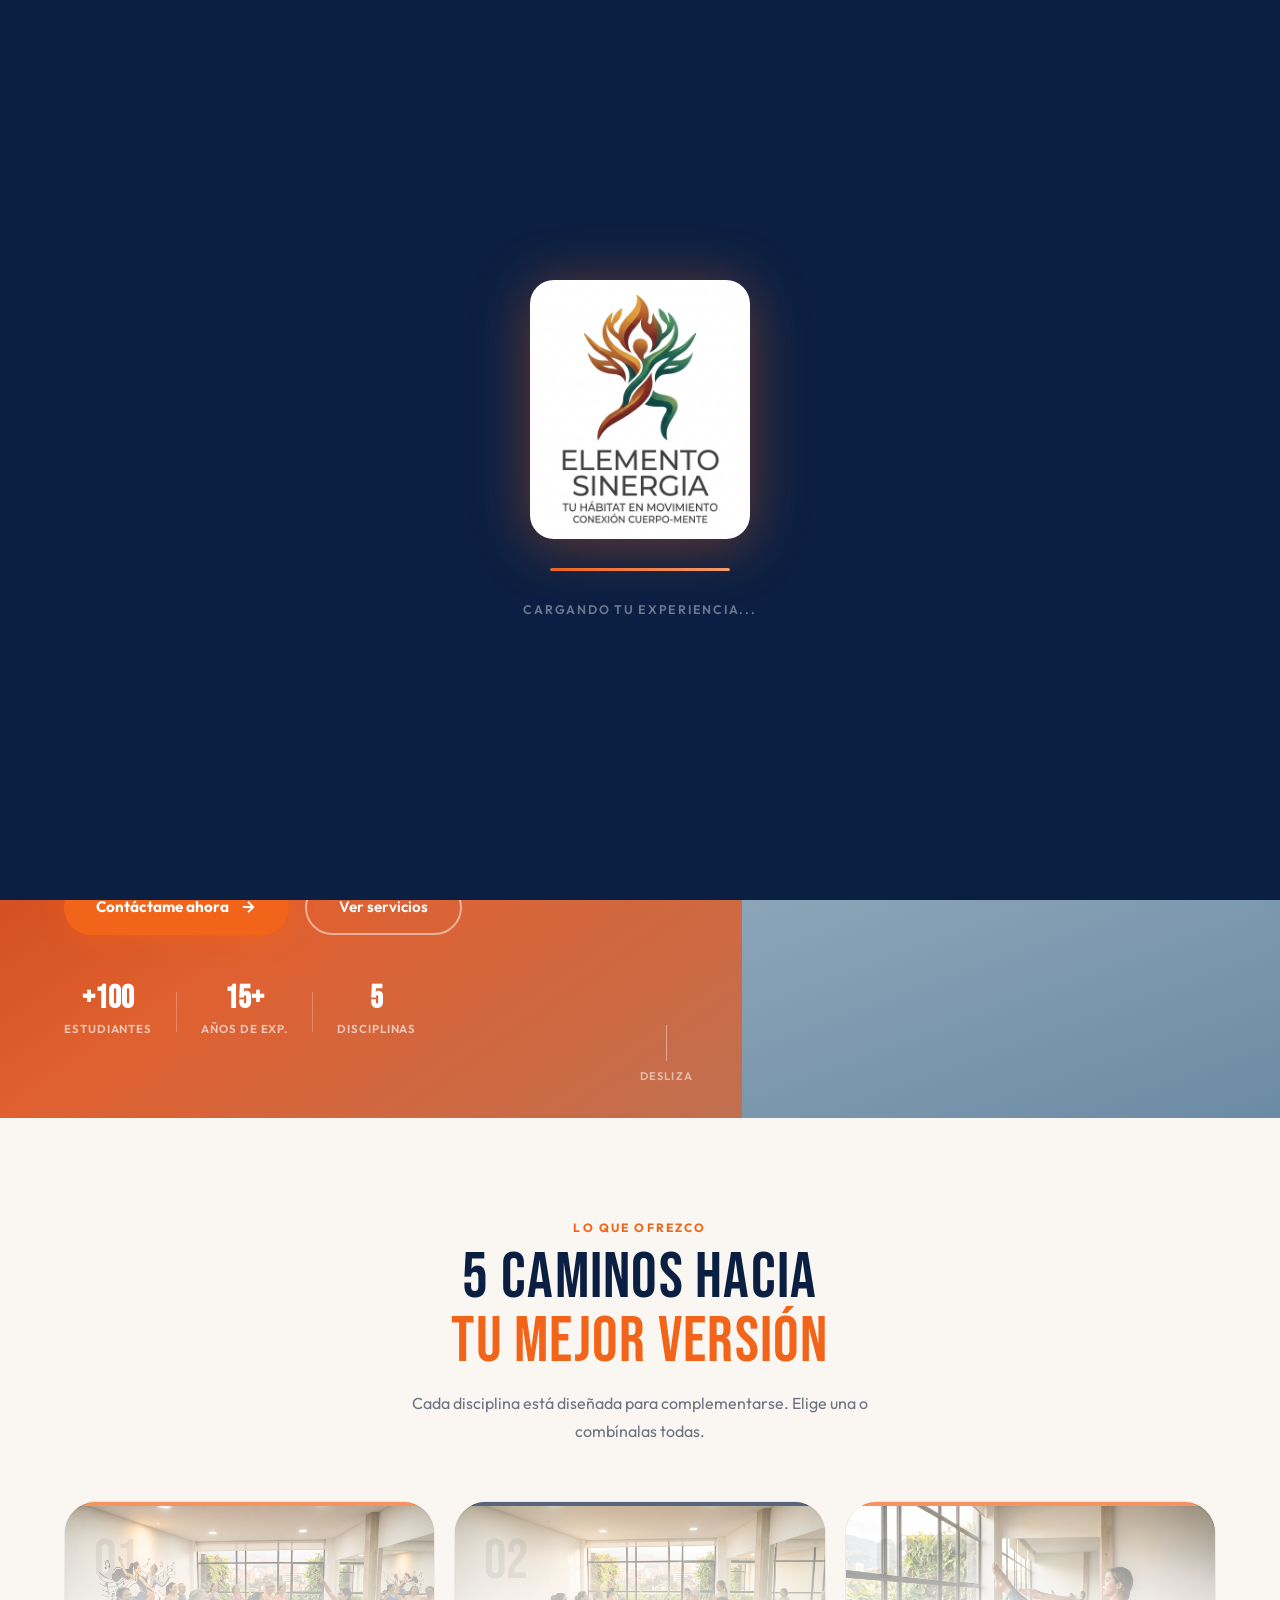
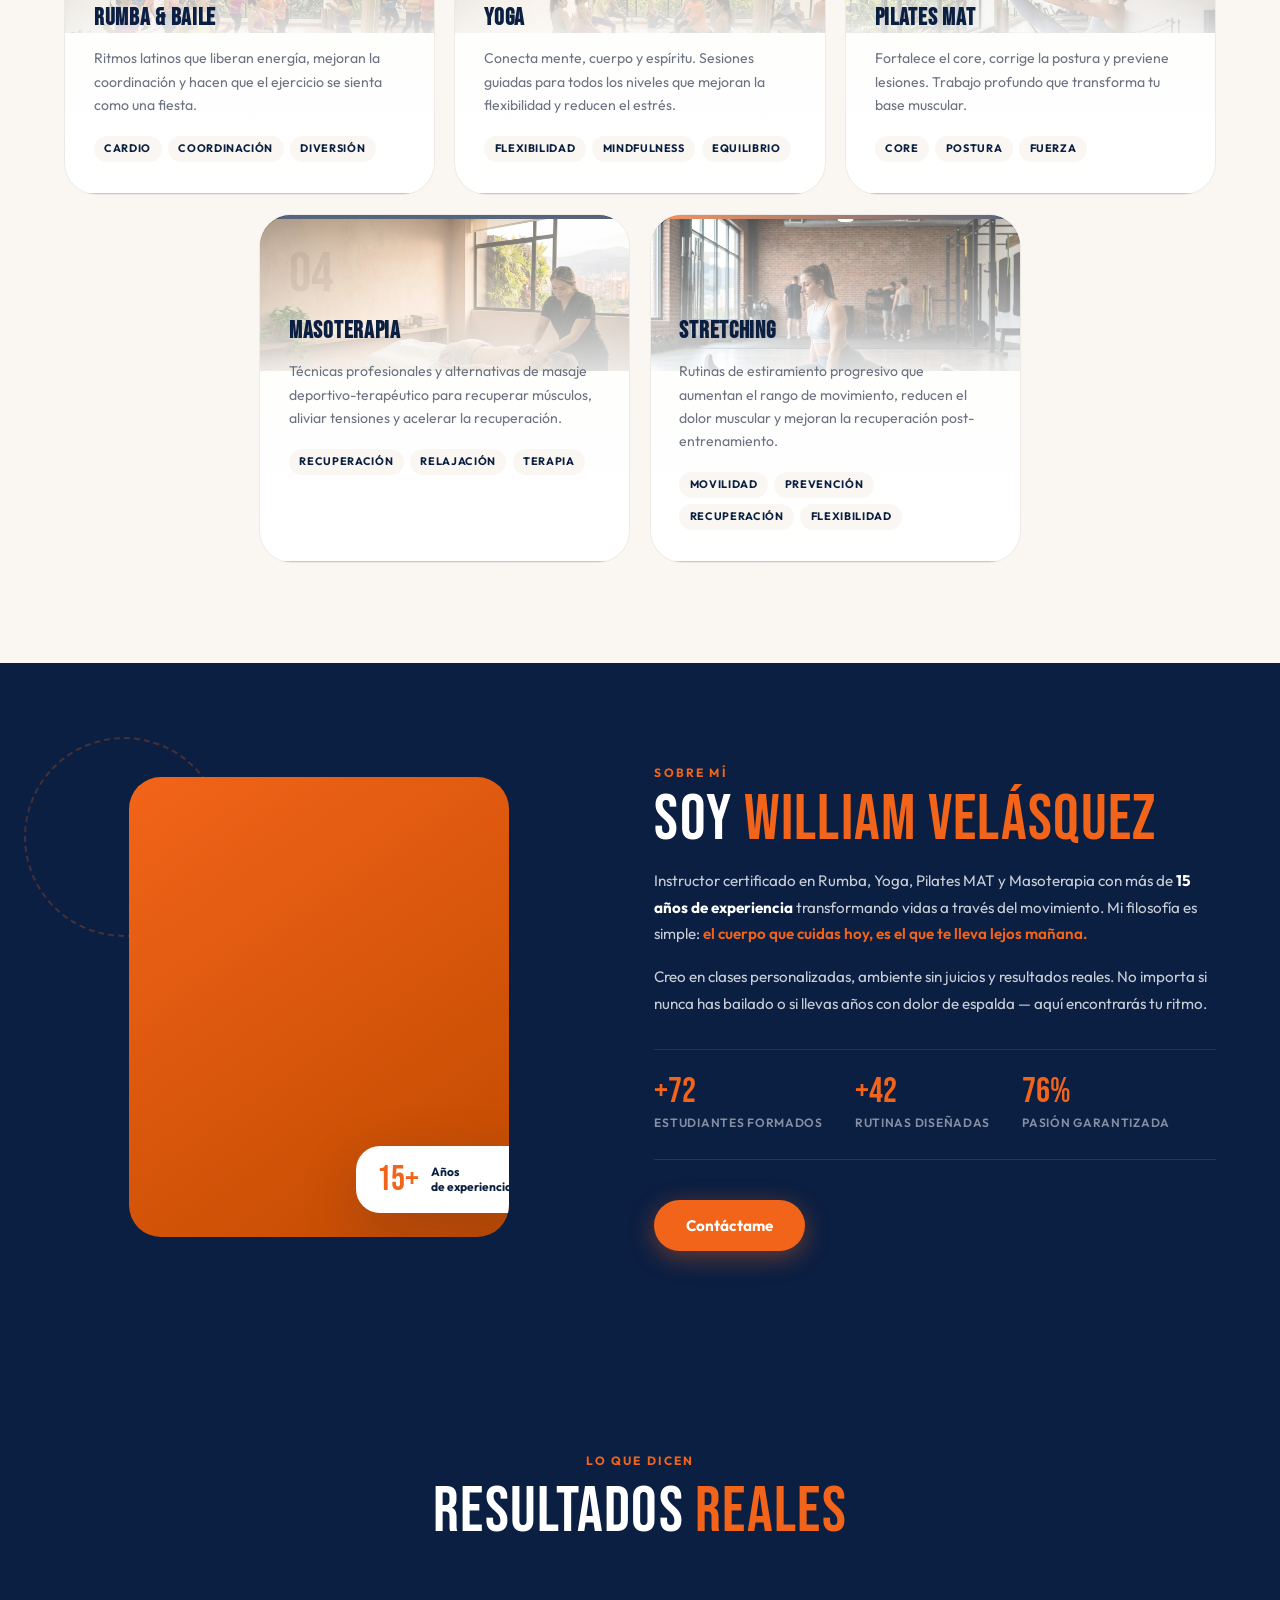
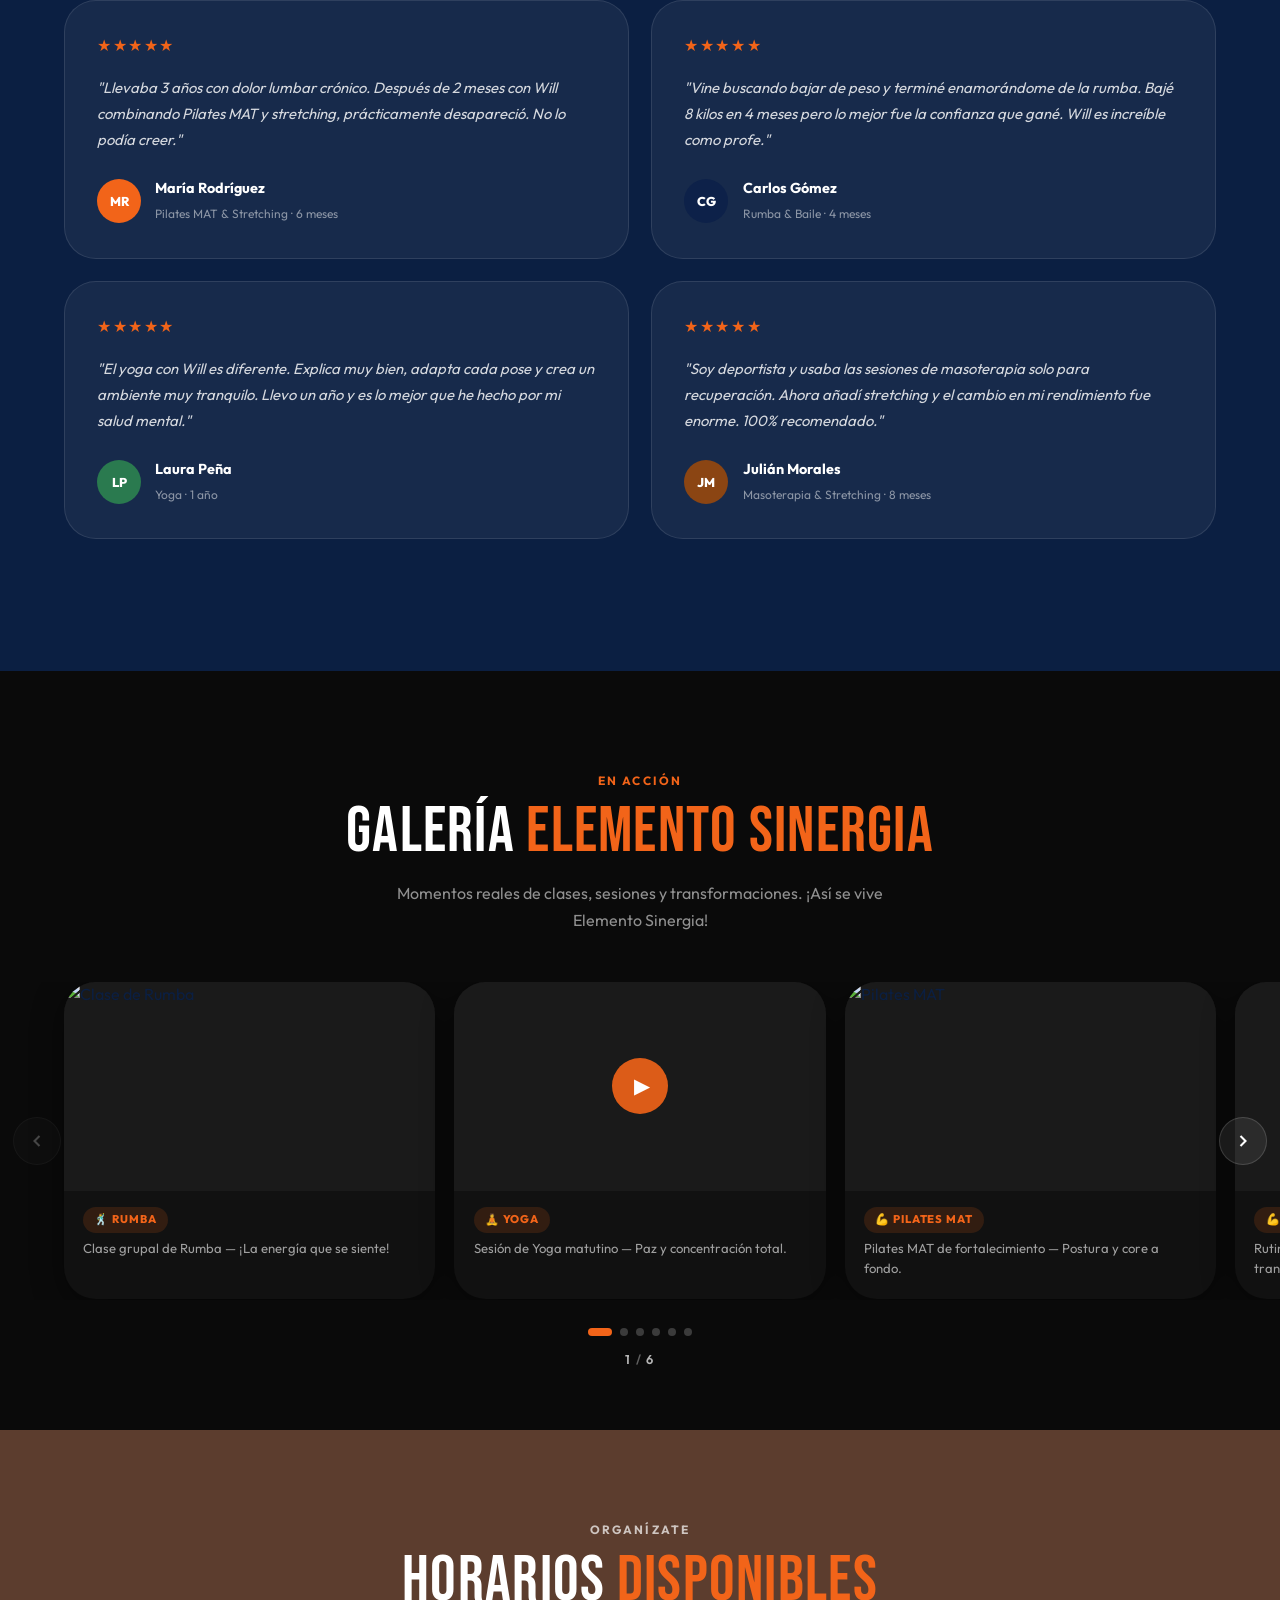
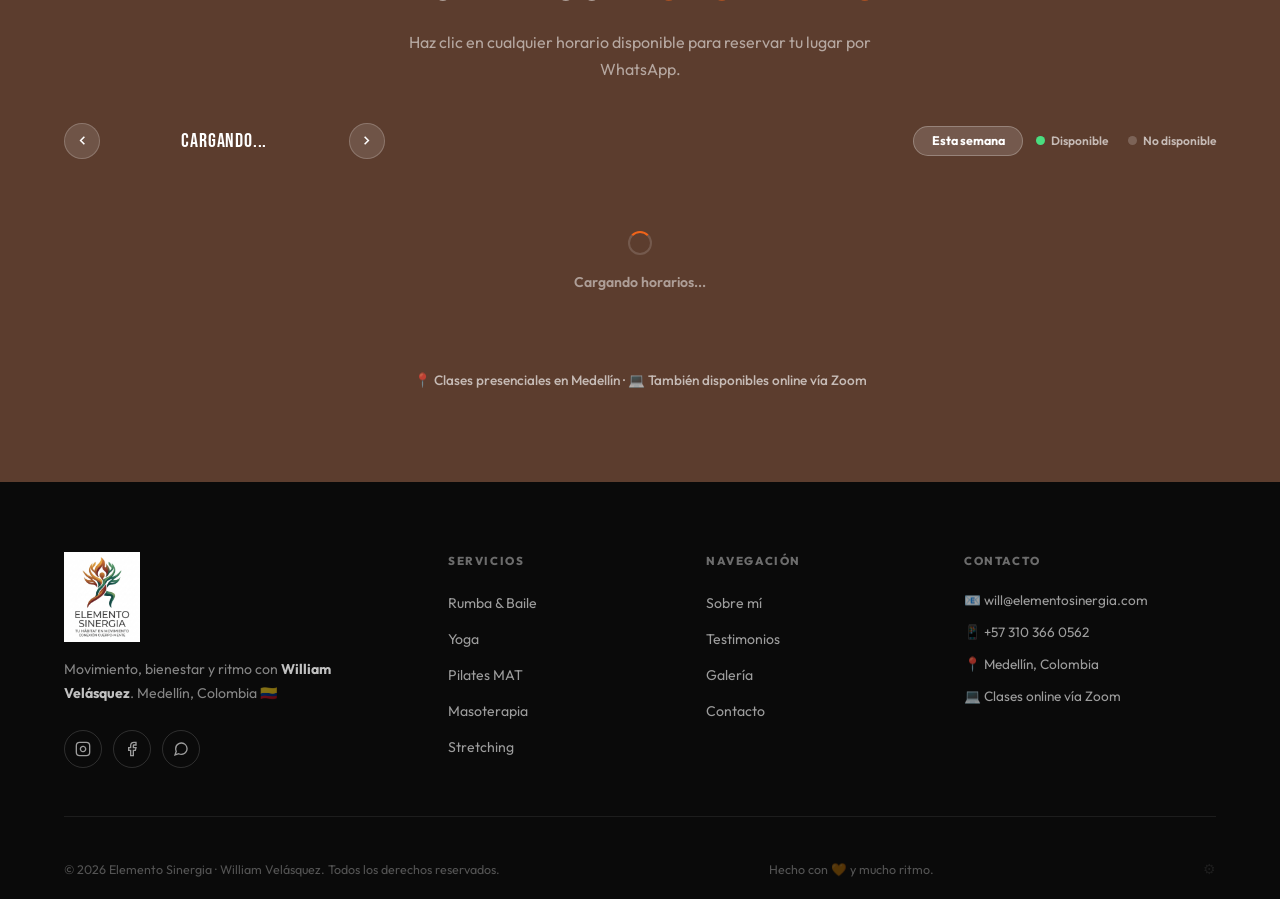
==== Proyecto/index.html @ 9265430a "Elemento Sinergia - primera version" ====
<!DOCTYPE html>
<html lang="es">
<head>
  <meta charset="UTF-8" />
  <meta name="viewport" content="width=device-width, initial-scale=1.0" />
  <title>Elemento Sinergia | William Velásquez</title>
  <link rel="icon" type="image/png" sizes="32x32" href="favicon-32x32.png" />
<link rel="icon" type="image/png" sizes="16x16" href="favicon-16x16.png" />
  <meta name="description" content="Clases de Rumba, Yoga, Pilates MAT, Masoterapia y Stretching con William Velásquez. Transforma tu cuerpo y tu mente." />
  <link rel="preconnect" href="https://fonts.googleapis.com" />
  <link rel="preconnect" href="https://fonts.gstatic.com" crossorigin />
  <link href="https://fonts.googleapis.com/css2?family=Bebas+Neue&family=Outfit:wght@300;400;500;600;700;800&display=swap" rel="stylesheet" />
  <link rel="stylesheet" href="Willstyle.css" />

  <!-- PWA -->
  <link rel="manifest" href="manifest.json" />
  <meta name="theme-color" content="#F26419" />
  <meta name="mobile-web-app-capable" content="yes" />
  <meta name="apple-mobile-web-app-capable" content="yes" />
  <meta name="apple-mobile-web-app-status-bar-style" content="default" />
  <meta name="apple-mobile-web-app-title" content="Sinergia" />
  <link rel="apple-touch-icon" href="apple-touch-icon.png" />
</head>
<body>

  <div id="preloader">
    <div class="pre-inner">
      <div class="pre-logo">
        <img src="/Multimedia/logosinergia.png" alt="Elemento Sinergia" class="pre-logo-img" />
      </div>
      <div class="pre-bar"><div class="pre-bar-fill"></div></div>
      <p class="pre-txt">Cargando tu experiencia...</p>
    </div>
  </div>

  <nav id="navbar">
    <a href="#inicio" class="nav-logo">
      <img src="/Multimedia/logosinergia.png" alt="Elemento Sinergia" class="nav-logo-img" />
    </a>
    <ul class="nav-links" id="navLinks">
      <li><a href="#servicios">Servicios</a></li>
      <li><a href="#sobre-mi">Sobre mí</a></li>
      <li><a href="#testimonios">Testimonios</a></li>
      <li><a href="#galeria">Galería</a></li>
      <li><a href="#contacto" class="btn-nav">¡Contáctame!</a></li>
    </ul>
    <button class="dark-toggle" id="darkToggle" aria-label="Cambiar a modo oscuro">
      <span class="toggle-icon">🌙</span>
      <span class="toggle-txt">Oscuro</span>
    </button>
    <button class="hamburger" id="hamburger" aria-label="Menú">
      <span></span><span></span><span></span>
    </button>
  </nav>

  <section id="inicio" class="hero">
    <div class="hero-bg-wrap">
      <div class="hero-col col-left"></div>
      <div class="hero-col col-right"></div>
    </div>
    <div class="particles">
      <span class="p p1"></span><span class="p p2"></span>
      <span class="p p3"></span><span class="p p4"></span>
      <span class="p p5"></span>
    </div>
    <div class="hero-inner">
      <div class="hero-tag">
        <span class="dot"></span>
        Rumba · Yoga · Pilates MAT · Masoterapia · Stretching
      </div>
      <h1 class="hero-title">
        <span class="line line1">Tu cuerpo</span>
        <span class="line line2 accent">tiene ritmo.</span>
        <span class="line line3">Descúbrelo.</span>
      </h1>
      <p class="hero-sub">
        Soy <strong>William Velásquez</strong> y llevo más de 15 años
        ayudando a personas a moverse mejor, sentirse bien y vivir con energía. Mi pasion no es solo enseñar una tecnica,
        sino ayudar a cada persona a redescubrir su propio potencial. Me apasiona ver como el cuerpo se transforma a
        traves de la sinergia entre la disciplina y el disfrute, creando un habitat donde la energia fluye y la salud
        se convierte en un estilo de vida
      </p>
      <div class="hero-actions">
        <a href="#contacto" class="btn-primary">
          <span>Contáctame ahora</span>
          <svg viewBox="0 0 24 24" fill="none" stroke="currentColor" stroke-width="2.5"><path d="M5 12h14M12 5l7 7-7 7"/></svg>
        </a>
        <a href="#servicios" class="btn-ghost">Ver servicios</a>
      </div>
      <div class="hero-stats">
        <div class="hstat"><strong data-count="100" data-prefix="+" data-duration="2200">+100</strong><span>Estudiantes</span></div>
        <div class="hstat-sep"></div>
        <div class="hstat"><strong data-count="15" data-suffix="+" data-duration="1800">15+</strong><span>Años de exp.</span></div>
        <div class="hstat-sep"></div>
        <div class="hstat"><strong data-count="5" data-duration="1400">5</strong><span>Disciplinas</span></div>
      </div>
    </div>
    <div class="hero-scroll">
      <span></span>Desliza
    </div>
  </section>

  <section id="servicios" class="section-servicios">
    <div class="container">
      <div class="section-head">
        <p class="eyebrow">Lo que ofrezco</p>
        <h2 class="section-title">5 caminos hacia<br><span class="accent">tu mejor versión</span></h2>
        <p class="section-sub">Cada disciplina está diseñada para complementarse. Elige una o combínalas todas.</p>
      </div>
      <div class="services-grid-wrap">
        <div class="services-grid" id="servicesTrack">
          <a href="blog-rumba.html" class="svc-card" data-color="orange">
          <span class="svc-brillo"></span>
            <div class="svc-num">01</div>
            <h3>Rumba &amp; Baile</h3>
            <p>Ritmos latinos que liberan energía, mejoran la coordinación y hacen que el ejercicio se sienta como una fiesta.</p>
            <div class="svc-tags"><span>Cardio</span><span>Coordinación</span><span>Diversión</span></div>
          <div class="svc-hover-panel"><span class="svc-hover-txt">Ver clases de Rumba</span><span class="svc-hover-arrow">→</span></div>
          </a>
          <a href="blog-yoga.html" class="svc-card" data-color="navy">
          <span class="svc-brillo"></span>
            <div class="svc-num">02</div>
            <h3>Yoga</h3>
            <p>Conecta mente, cuerpo y espíritu. Sesiones guiadas para todos los niveles que mejoran la flexibilidad y reducen el estrés.</p>
            <div class="svc-tags"><span>Flexibilidad</span><span>Mindfulness</span><span>Equilibrio</span></div>
          <div class="svc-hover-panel"><span class="svc-hover-txt">Ver clases de Yoga</span><span class="svc-hover-arrow">→</span></div>
          </a>
          <a href="blog-pilates.html" class="svc-card" data-color="orange">
          <span class="svc-brillo"></span>
            <div class="svc-num">03</div>
            <h3>Pilates MAT</h3>
            <p>Fortalece el core, corrige la postura y previene lesiones. Trabajo profundo que transforma tu base muscular.</p>
            <div class="svc-tags"><span>Core</span><span>Postura</span><span>Fuerza</span></div>
          <div class="svc-hover-panel"><span class="svc-hover-txt">Ver clases de Pilates</span><span class="svc-hover-arrow">→</span></div>
          </a>
          <a href="blog-masoterapia.html" class="svc-card" data-color="navy">
          <span class="svc-brillo"></span>
            <div class="svc-num">04</div>
            <h3>Masoterapia</h3>
            <p>Técnicas profesionales y alternativas de masaje deportivo-terapéutico para recuperar músculos, aliviar tensiones y acelerar la recuperación.</p>
            <div class="svc-tags"><span>Recuperación</span><span>Relajación</span><span>Terapia</span></div>
          <div class="svc-hover-panel"><span class="svc-hover-txt">Ver sesiones</span><span class="svc-hover-arrow">→</span></div>
          </a>
          <a href="blog-stretching.html" class="svc-card svc-wide" data-color="gradient">
          <span class="svc-brillo"></span>
            <div class="svc-num">05</div>
            <h3>Stretching</h3>
            <p>Rutinas de estiramiento progresivo que aumentan el rango de movimiento, reducen el dolor muscular y mejoran la recuperación post-entrenamiento.</p>
            <div class="svc-tags"><span>Movilidad</span><span>Prevención</span><span>Recuperación</span><span>Flexibilidad</span></div>
          <div class="svc-hover-panel"><span class="svc-hover-txt">Ver clases de Stretching</span><span class="svc-hover-arrow">→</span></div>
          </a>
        </div>
      </div>
    </div>
  </section>

  <section id="sobre-mi" class="section-sobre">
    <div class="container sobre-grid">
      <div class="sobre-visual">
        <div class="sobre-img-wrap">
          <div class="sobre-img-bg"></div>
          <div class="sobre-badge-float">
            <span class="badge-num">15+</span>
            <span class="badge-txt">Años<br>de experiencia</span>
          </div>
        </div>
        <div class="sobre-deco-ring"></div>
      </div>
      <div class="sobre-text">
        <p class="eyebrow">Sobre mí</p>
        <h2 class="section-title">Soy <span class="accent">William Velásquez</span></h2>
        <p class="sobre-p">
          Instructor certificado en Rumba, Yoga, Pilates MAT y Masoterapia con más de
          <strong>15 años de experiencia</strong> transformando vidas a través del movimiento.
          Mi filosofía es simple: <em>el cuerpo que cuidas hoy, es el que te lleva lejos mañana.</em>
        </p>
        <p class="sobre-p">
          Creo en clases personalizadas, ambiente sin juicios y resultados reales.
          No importa si nunca has bailado o si llevas años con dolor de espalda —
          aquí encontrarás tu ritmo.
        </p>
        <div class="sobre-logros">
          <div class="logro">
            <span class="logro-n" data-count="100" data-prefix="+" data-duration="2200">+100</span>
            <span class="logro-l">Estudiantes formados</span>
          </div>
          <div class="logro">
            <span class="logro-n" data-count="50" data-prefix="+" data-duration="1600">+50</span>
            <span class="logro-l">Rutinas diseñadas</span>
          </div>
          <div class="logro">
            <span class="logro-n" data-count="100" data-suffix="%" data-duration="2000">100%</span>
            <span class="logro-l">Pasión garantizada</span>
          </div>
        </div>
        <a href="#contacto" class="btn-primary">Contáctame</a>
      </div>
    </div>
  </section>

  <section id="testimonios" class="section-testimonios">
    <div class="container">
      <div class="section-head">
        <p class="eyebrow">Lo que dicen</p>
        <h2 class="section-title">Resultados <span class="accent">reales</span></h2>
      </div>
      <div class="testi-slider" id="testiSlider">
        <div class="testi-card">
          <div class="testi-stars">★★★★★</div>
          <p class="testi-text">"Llevaba 3 años con dolor lumbar crónico. Después de 2 meses con Will combinando Pilates MAT y stretching, prácticamente desapareció. No lo podía creer."</p>
          <div class="testi-author">
            <div class="testi-avatar" style="background:#F26419;">MR</div>
            <div><strong>María Rodríguez</strong><span>Pilates MAT &amp; Stretching · 6 meses</span></div>
          </div>
        </div>
        <div class="testi-card">
          <div class="testi-stars">★★★★★</div>
          <p class="testi-text">"Vine buscando bajar de peso y terminé enamorándome de la rumba. Bajé 8 kilos en 4 meses pero lo mejor fue la confianza que gané. Will es increíble como profe."</p>
          <div class="testi-author">
            <div class="testi-avatar" style="background:#0D2149;">CG</div>
            <div><strong>Carlos Gómez</strong><span>Rumba &amp; Baile · 4 meses</span></div>
          </div>
        </div>
        <div class="testi-card">
          <div class="testi-stars">★★★★★</div>
          <p class="testi-text">"El yoga con Will es diferente. Explica muy bien, adapta cada pose y crea un ambiente muy tranquilo. Llevo un año y es lo mejor que he hecho por mi salud mental."</p>
          <div class="testi-author">
            <div class="testi-avatar" style="background:#2a7a4f;">LP</div>
            <div><strong>Laura Peña</strong><span>Yoga · 1 año</span></div>
          </div>
        </div>
        <div class="testi-card">
          <div class="testi-stars">★★★★★</div>
          <p class="testi-text">"Soy deportista y usaba las sesiones de masoterapia solo para recuperación. Ahora añadí stretching y el cambio en mi rendimiento fue enorme. 100% recomendado."</p>
          <div class="testi-author">
            <div class="testi-avatar" style="background:#8B4513;">JM</div>
            <div><strong>Julián Morales</strong><span>Masoterapia &amp; Stretching · 8 meses</span></div>
          </div>
        </div>
      </div>
      <div class="testi-dots" id="testiDots"></div>
    </div>
  </section>



  <section id="galeria" class="section-galeria">
    <div class="container">
      <div class="section-head">
        <p class="eyebrow">En acción</p>
        <h2 class="section-title">Galería <span class="accent">Elemento Sinergia</span></h2>
        <p class="section-sub">Momentos reales de clases, sesiones y transformaciones. ¡Así se vive Elemento Sinergia!</p>
      </div>
    </div>
    <div class="galeria-wrap">
      <button class="gal-arrow gal-prev" id="galPrev" aria-label="Anterior">
        <svg viewBox="0 0 24 24" fill="none" stroke="currentColor" stroke-width="2.5"><path d="M15 18l-6-6 6-6"/></svg>
      </button>
      <div class="galeria-track-outer" id="galeriaOuter">
        <div class="galeria-track" id="galeriaTrack">
          <div class="gal-item">
            <div class="gal-media"><img src="https://images.unsplash.com/photo-1524594081293-190a2fe0baae?w=800&q=80" alt="Clase de Rumba" loading="lazy"/></div>
            <div class="gal-info"><span class="gal-badge">🕺 Rumba</span><p>Clase grupal de Rumba — ¡La energía que se siente!</p></div>
          </div>
          <div class="gal-item gal-video-item">
            <div class="gal-media">
              <video src="video/clase-yoga.mp4" poster="https://images.unsplash.com/photo-1506126613408-eca07ce68773?w=800&q=80" preload="none"></video>
              <button class="gal-play-btn" onclick="reproducirVideo(this)" aria-label="Reproducir">&#9654;</button>
            </div>
            <div class="gal-info"><span class="gal-badge">🧘 Yoga</span><p>Sesión de Yoga matutino — Paz y concentración total.</p></div>
          </div>
          <div class="gal-item">
            <div class="gal-media"><img src="https://images.unsplash.com/photo-1571902943202-507ec2618e8f?w=800&q=80" alt="Pilates MAT" loading="lazy"/></div>
            <div class="gal-info"><span class="gal-badge">💪 Pilates MAT</span><p>Pilates MAT de fortalecimiento — Postura y core a fondo.</p></div>
          </div>
          <div class="gal-item gal-video-item">
            <div class="gal-media">
              <video src="video/clase-pilates.mp4" poster="https://images.unsplash.com/photo-1518611012118-696072aa579a?w=800&q=80" preload="none"></video>
              <button class="gal-play-btn" onclick="reproducirVideo(this)" aria-label="Reproducir">&#9654;</button>
            </div>
            <div class="gal-info"><span class="gal-badge">💪 Pilates MAT</span><p>Rutina de Pilates MAT avanzado — ¡Mira la transformación!</p></div>
          </div>
          <div class="gal-item">
            <div class="gal-media"><img src="https://images.unsplash.com/photo-1515377905703-c4788e51af15?w=800&q=80" alt="Masoterapia" loading="lazy"/></div>
            <div class="gal-info"><span class="gal-badge">🤲 Masoterapia</span><p>Sesión de recuperación muscular — Cuerpo y mente al 100%.</p></div>
          </div>
          <div class="gal-item gal-video-item">
            <div class="gal-media">
              <video src="video/clase-rumba.mp4" poster="https://images.unsplash.com/photo-1547153760-18fc86324498?w=800&q=80" preload="none"></video>
              <button class="gal-play-btn" onclick="reproducirVideo(this)" aria-label="Reproducir">&#9654;</button>
            </div>
            <div class="gal-info"><span class="gal-badge">🕺 Rumba</span><p>Rumba en vivo — Ritmo, sudor y mucha alegría.</p></div>
          </div>
          <div class="gal-item">
            <div class="gal-media"><img src="https://images.unsplash.com/photo-1599901860904-17e6ed7083a0?w=800&q=80" alt="Stretching" loading="lazy"/></div>
            <div class="gal-info"><span class="gal-badge">🤸 Stretching</span><p>Stretching profundo — Flexibilidad que sorprende.</p></div>
          </div>
          <div class="gal-item gal-video-item">
            <div class="gal-media">
              <video src="video/clase-stretching.mp4" poster="https://images.unsplash.com/photo-1599901860904-17e6ed7083a0?w=800&q=80" preload="none"></video>
              <button class="gal-play-btn" onclick="reproducirVideo(this)" aria-label="Reproducir">&#9654;</button>
            </div>
            <div class="gal-info"><span class="gal-badge">🤸 Stretching</span><p>Rutina completa de Stretching — De principiante a avanzado.</p></div>
          </div>
        </div>
      </div>
      <button class="gal-arrow gal-next" id="galNext" aria-label="Siguiente">
        <svg viewBox="0 0 24 24" fill="none" stroke="currentColor" stroke-width="2.5"><path d="M9 18l6-6-6-6"/></svg>
      </button>
    </div>
    <div class="gal-dots" id="galDots"></div>
    <p class="gal-counter"><span id="galCurrent">1</span> / <span id="galTotal">8</span></p>
  </section>

  <section class="section-horarios">
    <div class="container">
      <div class="section-head">
        <p class="eyebrow">Organízate</p>
        <h2 class="section-title">Horarios <span class="accent">disponibles</span></h2>
        <p class="section-sub" style="color:rgba(255,255,255,.55)">
          Haz clic en cualquier horario disponible para reservar tu lugar por WhatsApp.
        </p>
      </div>
      <div class="hor-toolbar">
        <div class="hor-nav">
          <button class="hor-nav-btn" id="horPrev" aria-label="Semana anterior">
            <svg viewBox="0 0 24 24" fill="none" stroke="currentColor" stroke-width="2.5"><path d="M15 18l-6-6 6-6"/></svg>
          </button>
          <div class="hor-week-label" id="horWeekLabel">Cargando...</div>
          <button class="hor-nav-btn" id="horNext" aria-label="Semana siguiente">
            <svg viewBox="0 0 24 24" fill="none" stroke="currentColor" stroke-width="2.5"><path d="M9 18l6-6-6-6"/></svg>
          </button>
        </div>
        <div style="display:flex;align-items:center;gap:.8rem;flex-wrap:wrap;">
          <button class="hor-today-btn" id="horToday">Esta semana</button>
          <div class="hor-legend">
            <div class="hor-legend-item"><span class="hor-legend-dot avail"></span>Disponible</div>
            <div class="hor-legend-item"><span class="hor-legend-dot off"></span>No disponible</div>
          </div>
        </div>
      </div>
      <div class="hor-cal-wrap">
        <div class="hor-cal" id="horCal">
          <div class="hor-loading">
            <div class="hor-spinner"></div><br>Cargando horarios...
          </div>
        </div>
      </div>
      <p class="horarios-nota">📍 Clases presenciales en Medellín · 💻 También disponibles online vía Zoom</p>
    </div>
  </section>

  <footer>
    <div class="container footer-inner">
      <div class="footer-brand">
        <a href="#inicio" class="nav-logo footer-logo">
          <img src="/Multimedia/logosinergia.png" alt="Elemento Sinergia" class="footer-logo-img" />
        </a>
        <p class="footer-desc">
          Movimiento, bienestar y ritmo con <strong>William Velásquez</strong>.
          Medellín, Colombia 🇨🇴
        </p>
        <div class="footer-social">
          <a href="#" class="social-btn" aria-label="Instagram">
            <svg viewBox="0 0 24 24" fill="none" stroke="currentColor" stroke-width="2">
              <rect x="2" y="2" width="20" height="20" rx="5"/><path d="M16 11.37A4 4 0 1 1 12.63 8 4 4 0 0 1 16 11.37z"/>
              <line x1="17.5" y1="6.5" x2="17.51" y2="6.5"/>
            </svg>
          </a>
          <a href="#" class="social-btn" aria-label="Facebook">
            <svg viewBox="0 0 24 24" fill="none" stroke="currentColor" stroke-width="2">
              <path d="M18 2h-3a5 5 0 0 0-5 5v3H7v4h3v8h4v-8h3l1-4h-4V7a1 1 0 0 1 1-1h3z"/>
            </svg>
          </a>
          <a href="#" class="social-btn" aria-label="WhatsApp">
            <svg viewBox="0 0 24 24" fill="none" stroke="currentColor" stroke-width="2">
              <path d="M21 11.5a8.38 8.38 0 0 1-.9 3.8 8.5 8.5 0 0 1-7.6 4.7 8.38 8.38 0 0 1-3.8-.9L3 21l1.9-5.7a8.38 8.38 0 0 1-.9-3.8 8.5 8.5 0 0 1 4.7-7.6 8.38 8.38 0 0 1 3.8-.9h.5a8.48 8.48 0 0 1 8 8v.5z"/>
            </svg>
          </a>
        </div>
      </div>
      <div class="footer-col">
        <h4>Servicios</h4>
        <ul>
          <li><a href="#servicios">Rumba &amp; Baile</a></li>
          <li><a href="#servicios">Yoga</a></li>
          <li><a href="#servicios">Pilates MAT</a></li>
          <li><a href="#servicios">Masoterapia</a></li>
          <li><a href="#servicios">Stretching</a></li>
        </ul>
      </div>
      <div class="footer-col">
        <h4>Navegación</h4>
        <ul>
          <li><a href="#sobre-mi">Sobre mí</a></li>
          <li><a href="#testimonios">Testimonios</a></li>
          <li><a href="#galeria">Galería</a></li>
          <li><a href="#contacto">Contacto</a></li>
        </ul>
      </div>
      <div class="footer-col" id="contacto">
        <h4>Contacto</h4>
        <ul class="footer-contact">
          <li>📧 will@elementosinergia.com</li>
          <li>📱 +57 310 366 0562</li>
          <li>📍 Medellín, Colombia</li>
          <li>💻 Clases online vía Zoom</li>
        </ul>
      </div>
    </div>
    <div class="footer-bottom">
      <p>© 2026 Elemento Sinergia · William Velásquez. Todos los derechos reservados.</p>
      <p>Hecho con 🧡 y mucho ritmo.</p>
      <a href="admin.html" class="admin-link" aria-label="Administrador">⚙</a>
    </div>
  </footer>

  <a href="https://wa.me/573103660562?text=Hola%20William!%20Quiero%20informacion%20sobre%20las%20clases%20de%20Elemento%20Sinergia."
    class="wa-float" target="_blank" rel="noopener" aria-label="Chatear por WhatsApp">
    <svg viewBox="0 0 24 24" fill="currentColor">
      <path d="M17.472 14.382c-.297-.149-1.758-.867-2.03-.967-.273-.099-.471-.148-.67.15-.197.297-.767.966-.94 1.164-.173.199-.347.223-.644.075-.297-.15-1.255-.463-2.39-1.475-.883-.788-1.48-1.761-1.653-2.059-.173-.297-.018-.458.13-.606.134-.133.298-.347.446-.52.149-.174.198-.298.298-.497.099-.198.05-.371-.025-.52-.075-.149-.669-1.612-.916-2.207-.242-.579-.487-.5-.669-.51-.173-.008-.371-.01-.57-.01-.198 0-.52.074-.792.372-.272.297-1.04 1.016-1.04 2.479 0 1.462 1.065 2.875 1.213 3.074.149.198 2.096 3.2 5.077 4.487.709.306 1.262.489 1.694.625.712.227 1.36.195 1.871.118.571-.085 1.758-.719 2.006-1.413.248-.694.248-1.289.173-1.413-.074-.124-.272-.198-.57-.347z"/>
      <path d="M12 0C5.373 0 0 5.373 0 12c0 2.122.554 4.118 1.523 5.855L.057 23.428a.75.75 0 0 0 .914.914l5.663-1.453A11.945 11.945 0 0 0 12 24c6.627 0 12-5.373 12-12S18.627 0 12 0zm0 22c-1.891 0-3.667-.497-5.207-1.367l-.371-.214-3.862.991.999-3.77-.228-.381A9.944 9.944 0 0 1 2 12C2 6.477 6.477 2 12 2s10 4.477 10 10-4.477 10-10 10z"/>
    </svg>
    <span class="wa-float-tooltip">Chatea con Will</span>
  </a>

  <div class="toast" id="toast">
    <span class="toast-icon">✅</span>
    <span id="toastMsg">¡Mensaje enviado!</span>
  </div>

  <script src="Will.js"></script>

  <script>
    setTimeout(function () {
      function easeOut(t) { return 1 - Math.pow(1 - t, 3); }
      function animar(el) {
        var destino  = parseFloat(el.getAttribute('data-count'));
        var duracion = parseInt(el.getAttribute('data-duration') || '2000');
        var prefijo  = el.getAttribute('data-prefix') || '';
        var sufijo   = el.getAttribute('data-suffix') || '';
        var inicio   = performance.now();
        function tick(now) {
          var t = Math.min((now - inicio) / duracion, 1);
          el.textContent = prefijo + Math.floor(destino * easeOut(t)) + sufijo;
          if (t < 1) requestAnimationFrame(tick);
          else el.textContent = prefijo + destino + sufijo;
        }
        requestAnimationFrame(tick);
      }
      function enPantalla(el) { var r = el.getBoundingClientRect(); return r.top < window.innerHeight && r.bottom > 0; }
      var pendientes = Array.prototype.slice.call(document.querySelectorAll('[data-count]'));
      function revisar() {
        pendientes = pendientes.filter(function (el) {
          if (el.getAttribute('data-hecho')) return false;
          if (enPantalla(el)) { el.setAttribute('data-hecho', '1'); animar(el); return false; }
          return true;
        });
        if (!pendientes.length) window.removeEventListener('scroll', revisar);
      }
      revisar();
      window.addEventListener('scroll', revisar, { passive: true });
    }, 1200);
  </script>

  <!-- Popup seleccion servicio -->
  <div id="svcPopupOverlay" style="display:none;position:fixed;inset:0;z-index:9990;background:rgba(0,0,0,.55);backdrop-filter:blur(4px);align-items:center;justify-content:center;padding:1.5rem;">
    <div style="background:#fff;border-radius:20px;padding:2rem;width:100%;max-width:400px;box-shadow:0 20px 60px rgba(0,0,0,.3);">
      <p style="font-family:'Bebas Neue',sans-serif;font-size:1.6rem;color:#0B1F42;margin-bottom:.2rem;letter-spacing:.03em;">Reserva tu clase</p>
      <p id="svcPopupInfo" style="font-size:.82rem;color:#6B7280;font-weight:600;margin-bottom:1.2rem;"></p>

      <!-- Paso 1: elegir clase -->
      <div id="popupPaso1">
        <p style="font-size:.7rem;font-weight:800;letter-spacing:.1em;text-transform:uppercase;color:#0B1F42;margin-bottom:.6rem;">Elige la clase</p>
        <div id="svcBtns" style="display:grid;grid-template-columns:1fr 1fr;gap:.6rem;margin-bottom:1.2rem;"></div>
      </div>

      <!-- Paso 2: datos personales -->
      <div id="popupPaso2" style="display:none;">
        <p style="font-size:.7rem;font-weight:800;letter-spacing:.1em;text-transform:uppercase;color:#0B1F42;margin-bottom:.8rem;">Tus datos</p>
        <div style="margin-bottom:.8rem;">
          <label style="display:block;font-size:.72rem;font-weight:700;color:#0B1F42;margin-bottom:.35rem;letter-spacing:.06em;text-transform:uppercase;">Nombre completo</label>
          <input id="popupNombre" type="text" placeholder="Ej: Juan García" style="width:100%;padding:.75rem 1rem;border:1.5px solid rgba(0,0,0,.1);border-radius:12px;font-family:Outfit,sans-serif;font-size:.9rem;color:#0B1F42;background:#F3F4F6;outline:none;" />
        </div>
        <div style="margin-bottom:1.2rem;">
          <label style="display:block;font-size:.72rem;font-weight:700;color:#0B1F42;margin-bottom:.35rem;letter-spacing:.06em;text-transform:uppercase;">Dirección del domicilio</label>
          <input id="popupDireccion" type="text" placeholder="Ej: Calle 50 #32-15, Laureles" style="width:100%;padding:.75rem 1rem;border:1.5px solid rgba(0,0,0,.1);border-radius:12px;font-family:Outfit,sans-serif;font-size:.9rem;color:#0B1F42;background:#F3F4F6;outline:none;" />
        </div>
        <p id="popupError" style="display:none;color:#dc2626;font-size:.78rem;font-weight:600;margin-bottom:.8rem;">Por favor completa todos los campos.</p>
        <button id="popupConfirmar" style="width:100%;padding:.85rem;background:#F26419;color:#fff;border:none;border-radius:999px;font-family:Outfit,sans-serif;font-weight:700;font-size:.92rem;cursor:pointer;margin-bottom:.6rem;">Confirmar reserva →</button>
        <button onclick="volverPaso1Svc()" style="width:100%;padding:.65rem;background:#F3F4F6;border:none;border-radius:999px;font-family:Outfit,sans-serif;font-weight:700;font-size:.82rem;color:#6B7280;cursor:pointer;">← Volver</button>
      </div>

      <button onclick="cerrarPopupSvc()" style="width:100%;padding:.7rem;background:#F3F4F6;border:none;border-radius:999px;font-family:'Outfit',sans-serif;font-weight:700;font-size:.85rem;color:#6B7280;cursor:pointer;margin-top:.5rem;">Cancelar</button>
    </div>
  </div>

  <script type="module">
    import { initializeApp } from "https://www.gstatic.com/firebasejs/10.12.0/firebase-app.js";
    import { getFirestore, doc, getDoc, setDoc, deleteDoc, collection, addDoc, serverTimestamp } from "https://www.gstatic.com/firebasejs/10.12.0/firebase-firestore.js";

    const firebaseConfig = {
      apiKey:            "AIzaSyC_k8SIIMG9Qvn69AOcQ2rF3cUWfZySPFk",
      authDomain:        "elemento-sinergia.firebaseapp.com",
      projectId:         "elemento-sinergia",
      storageBucket:     "elemento-sinergia.firebasestorage.app",
      messagingSenderId: "782989236753",
      appId:             "1:782989236753:web:e809a172257acc0139afb0"
    };

    const app = initializeApp(firebaseConfig, 'public');
    const db  = getFirestore(app);

    const HORAS   = ['06:00','07:00','08:00','09:00','10:00','11:00',
                     '12:00','13:00','14:00','15:00','16:00','17:00',
                     '18:00','19:00','20:00'];
    const DIAS    = ['Dom','Lun','Mar','Mié','Jue','Vie','Sáb'];
    const DIAS_L  = ['Domingo','Lunes','Martes','Miércoles','Jueves','Viernes','Sábado'];
    const MESES   = ['enero','febrero','marzo','abril','mayo','junio',
                     'julio','agosto','septiembre','octubre','noviembre','diciembre'];
    const MESES_S = ['Ene','Feb','Mar','Abr','May','Jun','Jul','Ago','Sep','Oct','Nov','Dic'];

    const SERVICIOS = [
      { id:'Rumba',       label:'Rumba & Baile',  emo:'🕺' },
      { id:'Yoga',        label:'Yoga',            emo:'🧘' },
      { id:'Pilates',     label:'Pilates MAT',     emo:'💪' },
      { id:'Masoterapia', label:'Masoterapia',     emo:'🤲' },
      { id:'Stretching',  label:'Stretching',      emo:'🤸' }
    ];

    let weekOffset = 0;

    function getWeekDates(offset) {
      const today  = new Date();
      const day    = today.getDay();
      const monday = new Date(today);
      monday.setDate(today.getDate() - day + 1 + offset * 7);
      monday.setHours(0,0,0,0);
      const days = [];
      for (let i = 0; i < 7; i++) {
        const d = new Date(monday);
        d.setDate(monday.getDate() + i);
        days.push(d);
      }
      return days;
    }

    function dateKey(d, hora) {
      const y   = d.getFullYear();
      const m   = String(d.getMonth()+1).padStart(2,'0');
      const day = String(d.getDate()).padStart(2,'0');
      return y + '-' + m + '-' + day + '_' + hora;
    }

    function isPast(d, hora) {
      const now = new Date();
      const slotDate = new Date(d);
      slotDate.setHours(parseInt(hora.split(':')[0]), 0, 0, 0);
      return slotDate < now;
    }

    function isToday(d) {
      const t = new Date();
      return d.getDate()===t.getDate() && d.getMonth()===t.getMonth() && d.getFullYear()===t.getFullYear();
    }

    function buildWaLink(d, hora, servicio, modalidad) {
      const dow   = DIAS_L[d.getDay()];
      const fecha = dow + ' ' + d.getDate() + ' de ' + MESES[d.getMonth()];
      const msg   = 'Hola William! Quiero reservar la clase de ' + servicio + ' el ' + fecha + ' a las ' + hora + '. Modalidad: ' + modalidad + '.';
      return 'https://wa.me/573103660562?text=' + encodeURIComponent(msg);
    }

    // Estado del popup
    var popupEstado = { d: null, hora: null, modalidad: null, servicio: null, fecha: null };

    window.cerrarPopupSvc = function() {
      document.getElementById('svcPopupOverlay').style.display = 'none';
      popupEstado = { d: null, hora: null, modalidad: null, servicio: null, fecha: null };
    };

    window.volverPaso1Svc = function() {
      document.getElementById('popupPaso1').style.display = 'block';
      document.getElementById('popupPaso2').style.display = 'none';
      document.getElementById('popupError').style.display = 'none';
    };

    function abrirPopupSvc(d, hora, modalidad) {
      const dow    = DIAS_L[d.getDay()];
      const fecha  = dow + ' ' + d.getDate() + ' de ' + MESES[d.getMonth()];
      const modTxt = modalidad === 'Online' ? '💻 Online' : modalidad === 'Ambas' ? '📍💻 Presencial y Online' : '📍 Presencial';
      document.getElementById('svcPopupInfo').textContent = hora + ' · ' + fecha + ' · ' + modTxt;

      // Mostrar paso 1
      document.getElementById('popupPaso1').style.display = 'block';
      document.getElementById('popupPaso2').style.display = 'none';
      document.getElementById('popupError').style.display = 'none';
      document.getElementById('popupNombre').value = '';
      document.getElementById('popupDireccion').value = '';

      // Construir botones de servicios
      const btns = document.getElementById('svcBtns');
      btns.innerHTML = '';
      SERVICIOS.forEach(function(svc) {
        const btn = document.createElement('button');
        btn.style.cssText = 'padding:.8rem .5rem;background:#FAF7F2;border:1.5px solid rgba(0,0,0,.08);border-radius:14px;font-family:Outfit,sans-serif;font-weight:700;font-size:.82rem;color:#0B1F42;cursor:pointer;display:flex;flex-direction:column;align-items:center;gap:.3rem;transition:all .2s;';
        btn.innerHTML = '<span style="font-size:1.4rem;">' + svc.emo + '</span><span>' + svc.label + '</span>';
        btn.addEventListener('mouseenter', function() { btn.style.background='#F26419'; btn.style.color='#fff'; btn.style.borderColor='#F26419'; });
        btn.addEventListener('mouseleave', function() { btn.style.background='#FAF7F2'; btn.style.color='#0B1F42'; btn.style.borderColor='rgba(0,0,0,.08)'; });
        btn.addEventListener('click', function() {
          var mod = modalidad === 'Ambas' ? 'Presencial y Online' : modalidad;
          popupEstado.d = d; popupEstado.hora = hora;
          popupEstado.modalidad = mod; popupEstado.servicio = svc.id;
          popupEstado.fecha = fecha;
          // Ir al paso 2
          document.getElementById('popupPaso1').style.display = 'none';
          document.getElementById('popupPaso2').style.display = 'block';
        });
        btns.appendChild(btn);
      });

      document.getElementById('svcPopupOverlay').style.display = 'flex';
    }

    // Confirmar reserva con nombre y dirección
    document.getElementById('popupConfirmar').addEventListener('click', async function() {
      var nombre    = document.getElementById('popupNombre').value.trim();
      var direccion = document.getElementById('popupDireccion').value.trim();
      var errEl     = document.getElementById('popupError');

      if (!nombre || !direccion) {
        errEl.style.display = 'block';
        return;
      }
      errEl.style.display = 'none';

      var d         = popupEstado.d;
      var hora      = popupEstado.hora;
      var servicio  = popupEstado.servicio;
      var mod       = popupEstado.modalidad;
      var fecha     = popupEstado.fecha;
      var slotK     = dateKey(d, hora);

      // Construir mensaje WhatsApp con nombre y dirección
      var msg = 'Hola William! Quiero reservar la clase de ' + servicio +
                ' el ' + fecha + ' a las ' + hora + '.' +
                '%0ANombre: ' + encodeURIComponent(nombre) +
                '%0ADirección: ' + encodeURIComponent(direccion) +
                '%0AModalidad: ' + mod;

      window.open('https://wa.me/573103660562?text=' + msg, '_blank', 'noopener');
      cerrarPopupSvc();

      try {
        await addDoc(collection(db, 'reservas'), {
          servicio:   servicio,
          hora:       hora,
          fecha:      fecha,
          fechaISO:   d.toISOString().split('T')[0],
          modalidad:  mod,
          nombre:     nombre,
          direccion:  direccion,
          slotKey:    slotK,
          estado:     'pendiente',
          creadoEn:   serverTimestamp()
        });
        await deleteDoc(doc(db, 'horarios', slotK));
        renderPublicCal();
      } catch(e) { console.log('Error en reserva:', e); }
    });

    document.getElementById('svcPopupOverlay').addEventListener('click', function(e) {
      if (e.target === document.getElementById('svcPopupOverlay')) cerrarPopupSvc();
    });

    async function renderPublicCal() {
      const cal = document.getElementById('horCal');
      if (!cal) return;
      cal.innerHTML = '<div class="hor-loading"><div class="hor-spinner"></div><br>Cargando horarios...</div>';

      const days = getWeekDates(weekOffset);
      const d0 = days[0], d6 = days[6];
      document.getElementById('horWeekLabel').textContent =
        d0.getDate() + ' ' + MESES_S[d0.getMonth()] + ' - ' + d6.getDate() + ' ' + MESES_S[d6.getMonth()] + ' ' + d6.getFullYear();

      const allKeys = [];
      days.forEach(function(d) { HORAS.forEach(function(h) { allKeys.push(dateKey(d,h)); }); });
      const cache = {};
      await Promise.all(allKeys.map(async function(key) {
        try {
          const snap = await getDoc(doc(db,'horarios',key));
          if (snap.exists()) cache[key] = snap.data();
        } catch(e) {}
      }));

      cal.innerHTML = '';
      cal.appendChild(document.createElement('div'));

      days.forEach(function(d) {
        const head = document.createElement('div');
        head.className = 'hor-day-head' + (isToday(d) ? ' hor-today' : '');
        head.innerHTML = '<span class="hor-dow">' + DIAS[d.getDay()] + '</span><div class="hor-dom">' + d.getDate() + '</div>';
        cal.appendChild(head);
      });

      HORAS.forEach(function(hora) {
        // Si todos los dias de esta hora son pasados, omitir la fila completa
        var todaPasada = days.every(function(d) { return isPast(d, hora); });
        if (todaPasada) return;

        const lbl = document.createElement('div');
        lbl.className = 'hor-hour-lbl';
        lbl.textContent = hora;
        cal.appendChild(lbl);

        days.forEach(function(d) {
          const key  = dateKey(d, hora);
          const data = cache[key];
          const past = isPast(d, hora);
          const slot = document.createElement('div');
          slot.className = 'hor-slot' + (data && !past ? ' hor-avail' : '') + (past ? ' hor-past' : '');

          if (data && !past) {
            const modIcon = data.modalidad === 'Online' ? '💻' : data.modalidad === 'Ambas' ? '📍💻' : '📍';
            slot.innerHTML = '<span class="hor-slot-icon">✅</span><span class="hor-slot-svc">Disponible</span><span class="hor-slot-mod">' + modIcon + '</span>';
            slot.title = 'Disponible · ' + hora + ' · ' + data.modalidad;
            slot.addEventListener('click', (function(dd, h, mod) {
              return function() { abrirPopupSvc(dd, h, mod); };
            }(d, hora, data.modalidad)));
          } else {
            slot.innerHTML = '<span class="hor-slot-icon">·</span>';
          }
          cal.appendChild(slot);
        });
      });
    }

    document.getElementById('horPrev').addEventListener('click', function() { weekOffset--; renderPublicCal(); });
    document.getElementById('horNext').addEventListener('click', function() { weekOffset++; renderPublicCal(); });
    document.getElementById('horToday').addEventListener('click', function() { weekOffset = 0; renderPublicCal(); });

    renderPublicCal();
  </script>



  <script>
    if ('serviceWorker' in navigator) {
      window.addEventListener('load', function() {
        var swUrl = '/sw.js';
        /* Si estamos en una subcarpeta, ajustar la ruta */
        var path = window.location.pathname;
        if (path !== '/' && !path.endsWith('/index.html')) {
          swUrl = path.replace(/\/[^/]*$/, '/') + 'sw.js';
        }
        navigator.serviceWorker.register(swUrl)
          .then(function(reg) { console.log('SW registrado:', reg.scope); })
          .catch(function(err) { console.log('SW no disponible en local:', err.message); });
      });
    }
  </script>
</body>
</html>
---- Proyecto/Willstyle.css ----
/* ============================================================
   Willstyle.css  —  WillFlow | William Velásquez
   ============================================================ */

/* ── RESET ─────────────────────────────────────────────────── */
*, *::before, *::after { box-sizing: border-box; margin: 0; padding: 0; }
img, video { max-width: 100%; display: block; }

/* ── VARIABLES ─────────────────────────────────────────────── */
:root {
  --orange:     #F26419;
  --orange-dk:  #d4540f;
  --orange-lt:  #fde8d8;
  --navy:       #0B1F42;
  --navy-mid:   #1A3668;
  --navy-lt:    #e8edf5;
  --cream:      #FAF7F2;
  --white:      #FFFFFF;
  --gray:       #6B7280;
  --gray-lt:    #F3F4F6;
  --black:      #0a0a0a;

  --font-h: 'Bebas Neue', sans-serif;
  --font-b: 'Outfit', sans-serif;

  --r-sm:   10px;
  --r-md:   16px;
  --r-lg:   24px;
  --r-xl:   32px;
  --r-full: 9999px;

  --shadow-sm: 0 2px 8px rgba(0,0,0,.08);
  --shadow-md: 0 8px 32px rgba(11,31,66,.12);
  --shadow-lg: 0 20px 60px rgba(11,31,66,.18);

  --nav-h: 160px;
  --transition: .28s cubic-bezier(.4,0,.2,1);
}

/* ── BASE ──────────────────────────────────────────────────── */
html { scroll-behavior: smooth; font-size: 16px; }

body {
  font-family: var(--font-b);
  background: var(--cream);
  color: var(--navy);
  overflow-x: hidden;
  line-height: 1.6;
}

.container {
  width: 90%;
  max-width: 1200px;
  margin: 0 auto;
}

.accent { color: var(--orange); }

.eyebrow {
  font-family: var(--font-b);
  font-weight: 700;
  font-size: .75rem;
  letter-spacing: .18em;
  text-transform: uppercase;
  color: var(--orange);
  margin-bottom: .6rem;
  display: block;
}

.section-title {
  font-family: var(--font-h);
  font-size: clamp(2.4rem, 5vw, 4rem);
  font-weight: 400;
  line-height: 1.0;
  color: var(--navy);
  margin-bottom: 1rem;
  letter-spacing: .02em;
}

.section-sub {
  color: var(--gray);
  font-size: 1rem;
  max-width: 540px;
  line-height: 1.7;
}

.section-head {
  text-align: center;
  margin-bottom: 3.5rem;
}
.section-head .section-sub { margin: 0 auto; }

/* ── BOTONES ───────────────────────────────────────────────── */
.btn-primary {
  display: inline-flex;
  align-items: center;
  gap: .6rem;
  background: var(--orange);
  color: var(--white);
  padding: .85rem 2rem;
  border-radius: var(--r-full);
  font-family: var(--font-b);
  font-weight: 700;
  font-size: .95rem;
  text-decoration: none;
  border: none;
  cursor: pointer;
  transition: background var(--transition), transform var(--transition), box-shadow var(--transition);
  box-shadow: 0 6px 24px rgba(242,100,25,.4);
}
.btn-primary svg { width: 18px; height: 18px; transition: transform var(--transition); }
.btn-primary:hover {
  background: var(--orange-dk);
  transform: translateY(-2px);
  box-shadow: 0 12px 32px rgba(242,100,25,.5);
}
.btn-primary:hover svg { transform: translateX(4px); }

.btn-ghost {
  display: inline-flex;
  align-items: center;
  gap: .5rem;
  background: transparent;
  color: var(--white);
  padding: .85rem 2rem;
  border-radius: var(--r-full);
  font-family: var(--font-b);
  font-weight: 600;
  font-size: .95rem;
  text-decoration: none;
  border: 2px solid rgba(255,255,255,.5);
  cursor: pointer;
  transition: background var(--transition), border-color var(--transition), transform var(--transition);
}
.btn-ghost:hover {
  background: rgba(255,255,255,.12);
  border-color: rgba(255,255,255,.8);
  transform: translateY(-2px);
}

/* ══════════════════════════════════════════════════════════════
   NAVBAR
══════════════════════════════════════════════════════════════ */
nav {
  position: fixed;
  top: 0; left: 0; right: 0;
  z-index: 1000;
  height: var(--nav-h);
  display: flex;
  align-items: center;
  justify-content: space-between;
  padding: 0 5%;
  background: rgba(250,247,242,.92);
  backdrop-filter: blur(16px);
  -webkit-backdrop-filter: blur(16px);
  border-bottom: 1px solid rgba(0,0,0,.06);
  transition: box-shadow var(--transition), background var(--transition);
}
nav.scrolled {
  box-shadow: 0 4px 24px rgba(0,0,0,.10);
  background: rgba(250,247,242,.98);
}

.nav-logo {
  text-decoration: none;
  display: flex;
  align-items: center;
  transition: opacity var(--transition);
}
.nav-logo:hover { opacity: .8; }
.nav-logo-img {
  height: 150px;
  width: auto;
  object-fit: contain;
  display: block;
  margin-top: 8px;
}

.nav-links {
  display: flex;
  align-items: center;
  gap: 2rem;
  list-style: none;
}
.nav-links a {
  text-decoration: none;
  color: var(--navy);
  font-weight: 500;
  font-size: .9rem;
  position: relative;
  transition: color var(--transition);
}
.nav-links a::after {
  content: '';
  position: absolute;
  bottom: -3px; left: 0;
  width: 0; height: 2px;
  background: var(--orange);
  border-radius: 2px;
  transition: width var(--transition);
}
.nav-links a:hover { color: var(--orange); }
.nav-links a:hover::after { width: 100%; }

.btn-nav {
  background: var(--orange) !important;
  color: var(--white) !important;
  padding: .55rem 1.3rem;
  border-radius: var(--r-full);
  font-weight: 700 !important;
  font-size: .85rem !important;
  transition: background var(--transition) !important;
}
.btn-nav::after { display: none !important; }
.btn-nav:hover { background: var(--orange-dk) !important; }

.hamburger {
  display: none;
  flex-direction: column;
  justify-content: center;
  gap: 5px;
  width: 36px; height: 36px;
  background: none;
  border: none;
  cursor: pointer;
  padding: 4px;
}
.hamburger span {
  display: block;
  height: 2px;
  background: var(--navy);
  border-radius: 2px;
  transition: var(--transition);
}
.hamburger.open span:nth-child(1) { transform: rotate(45deg) translate(5px,5px); }
.hamburger.open span:nth-child(2) { opacity: 0; }
.hamburger.open span:nth-child(3) { transform: rotate(-45deg) translate(5px,-5px); }

/* ══════════════════════════════════════════════════════════════
   HERO
══════════════════════════════════════════════════════════════ */
.hero {
  margin-top: var(--nav-h);
  min-height: calc(100vh - var(--nav-h));
  position: relative;
  display: flex;
  align-items: center;
  overflow: hidden;
}

.hero-bg-wrap {
  position: absolute;
  inset: 0;
  display: grid;
  grid-template-columns: 58% 42%;
}

.col-left {
  background: linear-gradient(145deg, #8B2500 0%, #C94010 35%, #E06030 65%, #c07050 100%);
  position: relative;
}
.col-left::after {
  content: '';
  position: absolute;
  inset: 0;
  background: url('https://images.unsplash.com/photo-1547153760-18fc86324498?w=900&q=75') center/cover no-repeat;
  opacity: .3;
  mix-blend-mode: multiply;
}

.col-right {
  background: linear-gradient(160deg, #c8a882 0%, #9aaec0 50%, #6b8ba4 100%);
  position: relative;
}
.col-right::after {
  content: '';
  position: absolute;
  inset: 0;
  background: url('https://images.unsplash.com/photo-1506126613408-eca07ce68773?w=900&q=75') center/cover no-repeat;
  opacity: .45;
}

/* Partículas */
.particles { position: absolute; inset: 0; pointer-events: none; overflow: hidden; }
.p {
  position: absolute;
  border-radius: 50%;
  background: rgba(255,255,255,.12);
  animation: floatP 8s ease-in-out infinite;
}
.p1 { width: 80px; height: 80px; top: 15%; left: 8%;  animation-delay: 0s;   animation-duration: 9s; }
.p2 { width: 40px; height: 40px; top: 60%; left: 30%; animation-delay: 2s;   animation-duration: 7s; }
.p3 { width: 60px; height: 60px; top: 25%; left: 70%; animation-delay: 4s;   animation-duration: 11s; }
.p4 { width: 20px; height: 20px; top: 75%; left: 75%; animation-delay: 1s;   animation-duration: 6s; }
.p5 { width: 100px;height:100px; top: 50%; left: 50%; animation-delay: 3s;   animation-duration: 13s; }

@keyframes floatP {
  0%, 100% { transform: translateY(0) scale(1); opacity: .12; }
  50%       { transform: translateY(-30px) scale(1.1); opacity: .2; }
}

.hero-inner {
  position: relative;
  z-index: 2;
  padding: 5% 5% 6%;
  max-width: 820px;
}

.hero-tag {
  display: inline-flex;
  align-items: center;
  gap: .6rem;
  background: rgba(255,255,255,.15);
  backdrop-filter: blur(10px);
  border: 1px solid rgba(255,255,255,.3);
  color: var(--white);
  font-size: .95rem;
  font-weight: 700;
  letter-spacing: .1em;
  padding: .55rem 1.4rem;
  border-radius: var(--r-full);
  margin-bottom: 1.8rem;
  animation: fadeDown .7s ease both;
}
.dot {
  width: 7px; height: 7px;
  background: var(--orange);
  border-radius: 50%;
  animation: pulse 2s infinite;
}
@keyframes pulse {
  0%,100% { box-shadow: 0 0 0 0 rgba(242,100,25,.7); }
  50%      { box-shadow: 0 0 0 6px rgba(242,100,25,0); }
}

.hero-title {
  display: flex;
  flex-direction: column;
  font-family: var(--font-h);
  font-size: clamp(3.5rem, 9vw, 7.5rem);
  line-height: .95;
  letter-spacing: .02em;
  margin-bottom: 1.6rem;
}
.line { display: block; }
.line1 {
  color: var(--white);
  animation:
    lineEntrada .9s cubic-bezier(.22,1,.36,1) .1s both,
    lineFloat1  4s  ease-in-out               1s infinite;
}
.line2 {
  color: var(--orange);
  animation:
    lineEntrada .9s cubic-bezier(.22,1,.36,1) .35s both,
    lineFloat2  5s  ease-in-out               1.35s infinite;
}
.line3 {
  color: var(--white);
  animation:
    lineEntrada .9s cubic-bezier(.22,1,.36,1) .6s both,
    lineFloat3  4.5s ease-in-out              1.6s infinite;
}

@keyframes lineEntrada {
  0%   { opacity: 0; transform: translateX(-80px) scale(.92) skewX(-6deg); }
  65%  { opacity: 1; transform: translateX(10px)  scale(1.02) skewX(1deg); }
  100% { opacity: 1; transform: translateX(0)     scale(1)    skewX(0deg); }
}

@keyframes lineFloat1 {
  0%,100% { transform: translateX(0)    translateY(0)   skewX(0deg);    }
  25%     { transform: translateX(6px)  translateY(-4px) skewX(.6deg);  }
  50%     { transform: translateX(-4px) translateY(-7px) skewX(-.4deg); }
  75%     { transform: translateX(3px)  translateY(-3px) skewX(.3deg);  }
}

@keyframes lineFloat2 {
  0%,100% { transform: translateX(0)    translateY(0)    skewX(0deg);   }
  20%     { transform: translateX(-5px) translateY(-5px) skewX(-.5deg); }
  55%     { transform: translateX(7px)  translateY(-8px) skewX(.7deg);  }
  80%     { transform: translateX(-3px) translateY(-3px) skewX(-.3deg); }
}

@keyframes lineFloat3 {
  0%,100% { transform: translateX(0)    translateY(0)    skewX(0deg);   }
  30%     { transform: translateX(5px)  translateY(-6px) skewX(.5deg);  }
  60%     { transform: translateX(-6px) translateY(-4px) skewX(-.6deg); }
  85%     { transform: translateX(2px)  translateY(-2px) skewX(.2deg);  }
}

@keyframes slideRight {
  from { opacity: 0; transform: translateX(-40px); }
  to   { opacity: 1; transform: none; }
}
@keyframes fadeDown {
  from { opacity: 0; transform: translateY(-16px); }
  to   { opacity: 1; transform: none; }
}
@keyframes fadeUp {
  from { opacity: 0; transform: translateY(24px); }
  to   { opacity: 1; transform: none; }
}

.hero-sub {
  color: rgba(255,255,255,.88);
  font-size: 1.05rem;
  max-width: 500px;
  line-height: 1.65;
  margin-bottom: 2.2rem;
  animation: fadeUp .6s .4s ease both;
}
.hero-sub strong { color: var(--white); }

.hero-actions {
  display: flex;
  flex-wrap: wrap;
  gap: 1rem;
  margin-bottom: 3rem;
  animation: fadeUp .6s .5s ease both;
}

.hero-stats {
  display: flex;
  align-items: center;
  gap: 1.5rem;
  animation: fadeUp .6s .6s ease both;
}
.hstat { text-align: center; }
.hstat strong {
  display: block;
  font-family: var(--font-h);
  font-size: 2rem;
  color: var(--white);
  line-height: 1;
}
.hstat span {
  font-size: .72rem;
  color: rgba(255,255,255,.65);
  letter-spacing: .08em;
  font-weight: 600;
  text-transform: uppercase;
}
.hstat-sep {
  width: 1px; height: 40px;
  background: rgba(255,255,255,.25);
}

.hero-scroll {
  position: absolute;
  bottom: 2rem; left: 50%;
  transform: translateX(-50%);
  display: flex;
  flex-direction: column;
  align-items: center;
  gap: .4rem;
  color: rgba(255,255,255,.55);
  font-size: .7rem;
  letter-spacing: .1em;
  text-transform: uppercase;
  font-weight: 600;
  animation: fadeUp .6s .9s ease both;
}
.hero-scroll span {
  display: block;
  width: 1px; height: 36px;
  background: rgba(255,255,255,.4);
  animation: scrollLine 2s ease-in-out infinite;
}
@keyframes scrollLine {
  0%   { transform: scaleY(0); transform-origin: top; }
  50%  { transform: scaleY(1); transform-origin: top; }
  51%  { transform: scaleY(1); transform-origin: bottom; }
  100% { transform: scaleY(0); transform-origin: bottom; }
}

/* ══════════════════════════════════════════════════════════════
   SERVICIOS
══════════════════════════════════════════════════════════════ */
.section-servicios {
  padding: 100px 0;
  background: var(--cream);
}

.services-grid-wrap {
  position: relative;
}

.services-grid {
  display: grid;
  gap: 1.2rem;
}

.svc-card,
.svc-wide {
  background: none;
  border-radius: var(--r-xl);
  padding: 2rem 1.8rem;
  position: relative;
  overflow: hidden;
  isolation: isolate;
  border: 1px solid rgba(0,0,0,.05);
  transition: transform .3s ease, box-shadow .3s ease;
  cursor: pointer;
  display: block;
  text-decoration: none;
  color: inherit;
}

/* Imagen de fondo via pseudo-elemento — no compite con background-color */
#servicesTrack .svc-card:nth-child(1)::before { background-image: url('/Multimedia/rumbaimg.png');      }
#servicesTrack .svc-card:nth-child(2)::before { background-image: url('/Multimedia/yogaimg.png');       }
#servicesTrack .svc-card:nth-child(3)::before { background-image: url('/Multimedia/pilatesimg.png');    }
#servicesTrack .svc-card:nth-child(4)::before { background-image: url('/Multimedia/masoterapia.png');   }
#servicesTrack .svc-card:nth-child(5)::before { background-image: url('/Multimedia/stretchingimg.png'); }

.svc-card::before {
  content: '';
  position: absolute;
  top: 0; left: 0; right: 0;
  height: 45%;
  background-color: transparent;
  background-size: cover;
  background-repeat: no-repeat;
  background-position: center top;
  z-index: 0;
}

/* Barra de color superior */
.svc-card[data-color="orange"]::before   { border-top: 4px solid var(--orange); }
.svc-card[data-color="navy"]::before     { border-top: 4px solid var(--navy); }
.svc-card[data-color="gradient"]::before { border-top: 4px solid transparent;
  border-image: linear-gradient(90deg, var(--orange), var(--navy)) 1; }

/* Fondo de la card */
.svc-card::after {
  content: '';
  position: absolute;
  inset: 0;
  background: linear-gradient(to bottom,
    rgba(255,255,255,.3) 0%,
    rgba(255,255,255,.88) 46%,
    rgba(255,255,255,1) 100%);
  border-radius: var(--r-xl);
  z-index: 1;
}

[data-theme="dark"] .svc-card::after {
  background: linear-gradient(to bottom,
    rgba(26,29,39,.3) 0%,
    rgba(26,29,39,.88) 46%,
    rgba(26,29,39,1) 100%);
}

.svc-card > * { position: relative; z-index: 2; }

[data-theme="dark"] .svc-card {
  border-color: rgba(255,255,255,.07);
}
[data-theme="dark"] .svc-card h3 { color: #e8edf5; }
[data-theme="dark"] .svc-card p  { color: #9aa3b8; }
[data-theme="dark"] .svc-num     { color: rgba(255,255,255,.06); }

[data-theme="dark"] .svc-tags span { background: #0f1117; color: var(--navy); }

.services-grid {
  grid-template-columns: repeat(6, 1fr);
}
#servicesTrack .svc-card:nth-child(1) { grid-column: 1 / 3; }
#servicesTrack .svc-card:nth-child(2) { grid-column: 3 / 5; }
#servicesTrack .svc-card:nth-child(3) { grid-column: 5 / 7; }
#servicesTrack .svc-card:nth-child(4) { grid-column: 2 / 4; }
#servicesTrack .svc-card:nth-child(5) { grid-column: 4 / 6; }
#servicesTrack { justify-items: center; }
#servicesTrack .svc-card:nth-child(4),
#servicesTrack .svc-card:nth-child(5) { width: 100%; }

.svc-arrow { display: none; }

@media (max-width: 900px) {
  .services-grid { grid-template-columns: repeat(2, 1fr); }
}
@media (max-width: 600px) {
  .services-grid { grid-template-columns: 1fr; }
}

.svc-num {
  font-family: var(--font-h);
  font-size: 3.5rem;
  color: rgba(0,0,0,.06);
  line-height: 1;
  margin-bottom: .6rem;
}
.svc-icon { font-size: 2rem; margin-bottom: 1rem; }

.svc-card h3 {
  font-family: var(--font-h);
  font-size: 1.5rem;
  letter-spacing: .03em;
  color: var(--navy);
  margin-bottom: .6rem;
}
.svc-card p {
  font-size: .88rem;
  color: var(--gray);
  line-height: 1.65;
  margin-bottom: 1.2rem;
}

.svc-tags {
  display: flex;
  flex-wrap: wrap;
  gap: .4rem;
  margin-top: auto;
}
.svc-tags span {
  background: var(--cream);
  color: var(--navy);
  font-size: .68rem;
  font-weight: 700;
  letter-spacing: .06em;
  padding: .25rem .65rem;
  border-radius: var(--r-full);
  text-transform: uppercase;
}

/* ══════════════════════════════════════════════════════════════
   SOBRE MÍ
══════════════════════════════════════════════════════════════ */
.section-sobre {
  padding: 100px 0;
  background: var(--navy);
  overflow: hidden;
}

.sobre-grid {
  display: grid;
  grid-template-columns: 1fr 1.1fr;
  gap: 5rem;
  align-items: center;
}

.sobre-visual {
  position: relative;
  display: flex;
  justify-content: center;
}

.sobre-img-wrap {
  width: 380px; height: 460px;
  border-radius: var(--r-xl);
  background: linear-gradient(145deg, var(--orange) 0%, #c04a00 100%);
  position: relative;
  overflow: hidden;
  flex-shrink: 0;
}
.sobre-img-bg {
  position: absolute;
  inset: 0;
  background: url('https://images.unsplash.com/photo-1571902943202-507ec2618e8f?w=600&q=80') center/cover no-repeat;
  opacity: .5;
  mix-blend-mode: luminosity;
}

.sobre-badge-float {
  position: absolute;
  bottom: 1.5rem; right: -1.5rem;
  background: var(--white);
  border-radius: var(--r-lg);
  padding: 1rem 1.3rem;
  display: flex;
  align-items: center;
  gap: .8rem;
  box-shadow: var(--shadow-lg);
}
.badge-num {
  font-family: var(--font-h);
  font-size: 2.2rem;
  color: var(--orange);
  line-height: 1;
}
.badge-txt {
  font-size: .75rem;
  font-weight: 700;
  color: var(--navy);
  line-height: 1.3;
}

.sobre-deco-ring {
  position: absolute;
  top: -40px; left: -40px;
  width: 200px; height: 200px;
  border-radius: 50%;
  border: 2px dashed rgba(242,100,25,.25);
  animation: spin 30s linear infinite;
}
@keyframes spin { to { transform: rotate(360deg); } }

.sobre-text .section-title { color: var(--white); }
.sobre-text .eyebrow { margin-bottom: .4rem; }

.sobre-p {
  color: rgba(255,255,255,.78);
  font-size: .95rem;
  line-height: 1.75;
  margin-bottom: 1rem;
}
.sobre-p strong { color: var(--white); }
.sobre-p em { color: var(--orange); font-style: normal; font-weight: 600; }

.sobre-logros {
  display: flex;
  gap: 2rem;
  margin: 2rem 0 2.5rem;
  padding: 1.5rem 0;
  border-top: 1px solid rgba(255,255,255,.1);
  border-bottom: 1px solid rgba(255,255,255,.1);
}
.logro-n {
  display: block;
  font-family: var(--font-h);
  font-size: 2.2rem;
  color: var(--orange);
  line-height: 1;
}
.logro-l {
  font-size: .75rem;
  color: rgba(255,255,255,.5);
  font-weight: 600;
  letter-spacing: .06em;
  text-transform: uppercase;
}

/* ══════════════════════════════════════════════════════════════
   TESTIMONIOS
══════════════════════════════════════════════════════════════ */
.section-testimonios {
  padding: 100px 0;
  background: var(--navy);
  overflow: hidden;
}
.section-testimonios .section-title { color: var(--white); }

.testi-slider {
  display: grid;
  grid-template-columns: repeat(2, 1fr);
  gap: 1.4rem;
  margin-bottom: 2rem;
}

.testi-card {
  background: rgba(255,255,255,.05);
  border: 1px solid rgba(255,255,255,.1);
  border-radius: var(--r-xl);
  padding: 2rem;
  transition: background var(--transition), transform var(--transition);
}
.testi-card:hover {
  background: rgba(255,255,255,.09);
  transform: translateY(-4px);
}

.testi-stars {
  color: var(--orange);
  font-size: 1rem;
  letter-spacing: .1em;
  margin-bottom: 1rem;
}

.testi-text {
  color: rgba(255,255,255,.82);
  font-size: .93rem;
  line-height: 1.75;
  margin-bottom: 1.5rem;
  font-style: italic;
}

.testi-author {
  display: flex;
  align-items: center;
  gap: .9rem;
}
.testi-avatar {
  width: 44px; height: 44px;
  border-radius: 50%;
  display: flex;
  align-items: center;
  justify-content: center;
  font-weight: 800;
  font-size: .8rem;
  color: var(--white);
  flex-shrink: 0;
}
.testi-author strong {
  display: block;
  color: var(--white);
  font-size: .9rem;
}
.testi-author span {
  font-size: .75rem;
  color: rgba(255,255,255,.5);
}

.testi-dots {
  display: flex;
  justify-content: center;
  gap: .5rem;
}



/* ══════════════════════════════════════════════════════════════
   FOOTER
══════════════════════════════════════════════════════════════ */
footer {
  background: var(--black);
  padding: 70px 0 0;
}

.footer-inner {
  display: grid;
  grid-template-columns: 1.6fr 1fr 1fr 1.2fr;
  gap: 3rem;
  padding-bottom: 3rem;
  border-bottom: 1px solid rgba(255,255,255,.08);
  margin-bottom: 1.5rem;
}

.footer-logo { margin-bottom: 1rem; display: inline-flex; }
.footer-logo-img {
  height: 90px;
  width: auto;
  object-fit: contain;
  /* El logo tiene fondo blanco — brightness lo integra mejor en el footer negro */
  filter: none;
}
.footer-desc {
  color: rgba(255,255,255,.5);
  font-size: .88rem;
  line-height: 1.7;
  margin-bottom: 1.5rem;
}
.footer-desc strong { color: rgba(255,255,255,.75); }

.footer-social { display: flex; gap: .7rem; }
.social-btn {
  width: 38px; height: 38px;
  border-radius: 50%;
  border: 1px solid rgba(255,255,255,.15);
  display: flex;
  align-items: center;
  justify-content: center;
  color: rgba(255,255,255,.6);
  text-decoration: none;
  transition: border-color var(--transition), color var(--transition), background var(--transition);
}
.social-btn svg { width: 16px; height: 16px; }
.social-btn:hover {
  border-color: var(--orange);
  color: var(--orange);
  background: rgba(242,100,25,.1);
}

.footer-col h4 {
  font-weight: 800;
  font-size: .72rem;
  letter-spacing: .14em;
  text-transform: uppercase;
  color: rgba(255,255,255,.4);
  margin-bottom: 1.2rem;
}
.footer-col ul { list-style: none; display: flex; flex-direction: column; gap: .65rem; }
.footer-col a {
  color: rgba(255,255,255,.6);
  text-decoration: none;
  font-size: .88rem;
  transition: color var(--transition);
}
.footer-col a:hover { color: var(--orange); }

.footer-contact li {
  color: rgba(255,255,255,.6);
  font-size: .85rem;
}

.footer-bottom {
  display: flex;
  justify-content: space-between;
  align-items: center;
  flex-wrap: wrap;
  gap: 1rem;
  padding: 1.2rem 5%;
}
.footer-bottom p { color: rgba(255,255,255,.3); font-size: .78rem; }

/* ══════════════════════════════════════════════════════════════
   TOAST
══════════════════════════════════════════════════════════════ */
.toast {
  position: fixed;
  bottom: 2rem; right: 2rem;
  background: var(--navy);
  color: var(--white);
  padding: 1rem 1.5rem;
  border-radius: var(--r-lg);
  display: flex;
  align-items: center;
  gap: .8rem;
  font-weight: 600;
  font-size: .9rem;
  box-shadow: var(--shadow-lg);
  z-index: 9999;
  transform: translateY(120px);
  opacity: 0;
  transition: transform .4s cubic-bezier(.34,1.56,.64,1), opacity .4s ease;
  border-left: 4px solid var(--orange);
}
.toast.show { transform: translateY(0); opacity: 1; }
.toast-icon { font-size: 1.2rem; }

/* ══════════════════════════════════════════════════════════════
   SCROLL REVEAL
══════════════════════════════════════════════════════════════ */
.reveal {
  opacity: 0;
  transform: translateY(32px);
  transition: opacity .65s ease, transform .65s ease;
}
.reveal.visible { opacity: 1; transform: none; }

.reveal-left {
  opacity: 0;
  transform: translateX(-40px);
  transition: opacity .65s ease, transform .65s ease;
}
.reveal-left.visible { opacity: 1; transform: none; }

.reveal-right {
  opacity: 0;
  transform: translateX(40px);
  transition: opacity .65s ease, transform .65s ease;
}
.reveal-right.visible { opacity: 1; transform: none; }

/* ══════════════════════════════════════════════════════════════
   RESPONSIVE
══════════════════════════════════════════════════════════════ */
@media (max-width: 1100px) {
  .services-grid { gap: 1rem; }
  .footer-inner { grid-template-columns: 1fr 1fr; }
  .horarios-grid { grid-template-columns: repeat(2, 1fr); }
}

@media (max-width: 900px) {
  .sobre-grid   { grid-template-columns: 1fr; }
  .sobre-visual { display: none; }
  .testi-slider { grid-template-columns: 1fr; }
}

@media (max-width: 768px) {
  .nav-links {
    display: none;
    flex-direction: column;
    position: absolute;
    top: var(--nav-h);
    left: 0; right: 0;
    background: var(--cream);
    padding: 1.5rem 5%;
    gap: 1.2rem;
    border-bottom: 1px solid rgba(0,0,0,.07);
    box-shadow: 0 12px 32px rgba(0,0,0,.10);
  }
  .nav-links.open { display: flex; }
  .hamburger { display: flex; }

  .hero-bg-wrap { grid-template-columns: 100%; }
  .col-right { display: none; }
  .hero-title { font-size: clamp(3rem, 12vw, 5rem); }
  .hero-stats { gap: 1rem; flex-wrap: wrap; }

  .services-grid { gap: .8rem; }
  .horarios-grid { grid-template-columns: 1fr; }
  .footer-inner { grid-template-columns: 1fr; }
  .footer-bottom { flex-direction: column; text-align: center; }
}

@media (max-width: 480px) {
  .hero-actions { flex-direction: column; }
  .hero-actions a { text-align: center; justify-content: center; }
}

/* ══════════════════════════════════════════════════════════════
   GALERÍA — CARRUSEL
══════════════════════════════════════════════════════════════ */
.section-galeria {
  padding: 100px 0 60px;
  background: var(--black);
  overflow: hidden;
}
.section-galeria .section-head { margin-bottom: 3rem; }
.section-galeria .section-title { color: var(--white); }
.section-galeria .section-sub   { color: rgba(255,255,255,.55); }

.galeria-wrap {
  position: relative;
  width: 100%;
}

.galeria-track-outer {
  overflow: hidden;
  width: 100%;
  cursor: grab;
  user-select: none;
  -webkit-user-select: none;
}
.galeria-track-outer:active { cursor: grabbing; }

.galeria-track {
  display: flex;
  gap: 1.2rem;
  transition: transform .45s cubic-bezier(.4,0,.2,1);
  will-change: transform;
  padding: 0 5%;
}

.gal-item {
  flex: 0 0 calc(33.333% - .8rem);
  border-radius: var(--r-xl);
  overflow: hidden;
  background: #111;
  box-shadow: 0 8px 32px rgba(0,0,0,.45);
  transition: transform .3s ease, box-shadow .3s ease;
  position: relative;
}
.gal-item:hover {
  transform: translateY(-6px) scale(1.01);
  box-shadow: 0 20px 50px rgba(0,0,0,.6);
}

.gal-media {
  position: relative;
  width: 100%;
  aspect-ratio: 16 / 9;
  overflow: hidden;
  background: #1a1a1a;
}
.gal-media img,
.gal-media video {
  width: 100%;
  height: 100%;
  object-fit: cover;
  display: block;
  transition: transform .4s ease;
}
.gal-item:hover .gal-media img,
.gal-item:hover .gal-media video {
  transform: scale(1.04);
}

.gal-play-btn {
  position: absolute;
  inset: 0;
  margin: auto;
  width: 56px; height: 56px;
  background: rgba(242,100,25,.9);
  border: none;
  border-radius: 50%;
  color: var(--white);
  font-size: 1.3rem;
  display: flex;
  align-items: center;
  justify-content: center;
  cursor: pointer;
  transition: background .2s, transform .2s;
  z-index: 2;
  backdrop-filter: blur(4px);
  padding-left: 4px;
}
.gal-play-btn:hover {
  background: var(--orange-dk);
  transform: scale(1.12);
}
.gal-play-btn.hidden { display: none; }

.gal-info {
  padding: 1rem 1.2rem 1.3rem;
  display: flex;
  flex-direction: column;
  gap: .4rem;
}
.gal-badge {
  display: inline-flex;
  align-items: center;
  gap: .3rem;
  background: rgba(242,100,25,.15);
  color: var(--orange);
  font-size: .7rem;
  font-weight: 800;
  letter-spacing: .08em;
  text-transform: uppercase;
  padding: .25rem .7rem;
  border-radius: var(--r-full);
  width: fit-content;
}
.gal-info p {
  color: rgba(255,255,255,.6);
  font-size: .82rem;
  line-height: 1.5;
  margin: 0;
}

.gal-arrow {
  flex-shrink: 0;
  width: 48px; height: 48px;
  background: rgba(255,255,255,.08);
  border: 1px solid rgba(255,255,255,.15);
  border-radius: 50%;
  color: var(--white);
  display: flex;
  align-items: center;
  justify-content: center;
  cursor: pointer;
  transition: background .2s, border-color .2s, transform .2s;
  z-index: 10;
  position: absolute;
  top: 50%; transform: translateY(-50%);
}
.gal-arrow svg { width: 20px; height: 20px; }
.gal-arrow:hover { background: var(--orange); border-color: var(--orange); }
.gal-arrow:disabled { opacity: .25; cursor: not-allowed; }
.gal-arrow:disabled:hover { background: rgba(255,255,255,.08); border-color: rgba(255,255,255,.15); }

.gal-prev { left: .8rem; }
.gal-next { right: .8rem; }

.gal-dots {
  display: flex;
  justify-content: center;
  gap: .5rem;
  margin-top: 1.8rem;
}
.gal-dot {
  width: 8px; height: 8px;
  border-radius: 50%;
  background: rgba(255,255,255,.2);
  border: none;
  cursor: pointer;
  transition: background .2s, transform .2s, width .25s;
}
.gal-dot.active {
  background: var(--orange);
  width: 24px;
  border-radius: 4px;
}

.gal-counter {
  text-align: center;
  color: rgba(255,255,255,.35);
  font-size: .8rem;
  font-weight: 600;
  letter-spacing: .1em;
  margin-top: .8rem;
}
.gal-counter span { color: rgba(255,255,255,.7); }

@media (max-width: 900px) {
  .gal-item { flex: 0 0 calc(50% - .6rem); }
}
@media (max-width: 600px) {
  .gal-item { flex: 0 0 calc(85% - .6rem); }
  .gal-arrow { width: 38px; height: 38px; }
  .section-galeria { padding: 70px 0 50px; }
}

/* ══════════════════════════════════════════════════════════════
   MODO OSCURO — data-theme="dark"
══════════════════════════════════════════════════════════════ */
[data-theme="dark"] {
  --cream:     #0f1117;
  --white:     #1a1d27;
  --navy:      #e8edf5;
  --navy-mid:  #c5d0e8;
  --navy-lt:   #1e2235;
  --gray:      #9aa3b8;
  --gray-lt:   #1e2235;
  --black:     #070810;

  --orange:    #F26419;
  --orange-dk: #d4540f;
  --orange-lt: #2d1a0a;

  --shadow-sm: 0 2px 8px rgba(0,0,0,.35);
  --shadow-md: 0 8px 32px rgba(0,0,0,.45);
  --shadow-lg: 0 20px 60px rgba(0,0,0,.6);
}

[data-theme="dark"] nav {
  background: rgba(15,17,23,.92);
  border-bottom-color: rgba(255,255,255,.06);
}
[data-theme="dark"] nav.scrolled {
  background: rgba(15,17,23,.98);
}

[data-theme="dark"] .section-sobre  { background: #080d1a; }
[data-theme="dark"] .sobre-text .section-title { color: #FFFFFF; }
[data-theme="dark"] .sobre-badge-float {
  background: #1e2235;
  box-shadow: 0 20px 60px rgba(0,0,0,.7);
}
[data-theme="dark"] .badge-num { color: var(--orange); }
[data-theme="dark"] .badge-txt { color: #e8edf5; }
[data-theme="dark"] .sobre-p        { color: rgba(255,255,255,.78); }
[data-theme="dark"] .sobre-p strong { color: #FFFFFF; }
[data-theme="dark"] .logro-l { color: rgba(255,255,255,.5); }
[data-theme="dark"] .section-galeria { background: #040507; }
[data-theme="dark"] .section-testimonios { background: #080d1a; }

[data-theme="dark"] .svc-card {
  background: #1a1d27;
  border-color: rgba(255,255,255,.07);
}
[data-theme="dark"] .svc-tags span {
  background: #0f1117;
  color: var(--navy);
}

[data-theme="dark"] .toast { background: #1a1d27; }

[data-theme="dark"] .nav-links {
  background: #0f1117;
  border-bottom-color: rgba(255,255,255,.06);
}
[data-theme="dark"] .hamburger span { background: var(--navy); }

html {
  transition:
    background-color .35s ease,
    color .35s ease;
}
*, *::before, *::after {
  transition-property: background-color, border-color, color, box-shadow;
  transition-duration: .3s;
  transition-timing-function: ease;
}
.hero-title .line,
.hero-badge,
.hero-sub,
.hero-actions,
.hero-scroll,
.galeria-track,
.gal-play-btn {
  transition: none !important;
}
.hero-stats { transition: none !important; }

/* ══════════════════════════════════════════════════════════════
   BOTÓN TOGGLE DARK MODE
══════════════════════════════════════════════════════════════ */
.dark-toggle {
  display: flex;
  align-items: center;
  gap: .4rem;
  background: var(--gray-lt);
  border: 1.5px solid rgba(0,0,0,.08);
  border-radius: var(--r-full);
  padding: .38rem .85rem;
  font-family: var(--font-b);
  font-weight: 600;
  font-size: .78rem;
  color: var(--navy);
  cursor: pointer;
  transition: background var(--transition), border-color var(--transition), color var(--transition);
  white-space: nowrap;
}
.dark-toggle:hover {
  background: var(--orange-lt);
  border-color: var(--orange);
  color: var(--orange);
}
.toggle-icon { font-size: .95rem; line-height: 1; }

[data-theme="dark"] .dark-toggle {
  background: #1a1d27;
  border-color: rgba(255,255,255,.1);
  color: var(--navy);
}
[data-theme="dark"] .dark-toggle:hover {
  background: #2d1a0a;
  border-color: var(--orange);
  color: var(--orange);
}

/* ══════════════════════════════════════════════════════════════
   CONTADORES ANIMADOS
══════════════════════════════════════════════════════════════ */
.hstat,
.logro {
  opacity: 1 !important;
  transform: none !important;
  visibility: visible !important;
}

/* ══════════════════════════════════════════════════════════════
   BOTÓN FLOTANTE WHATSAPP
══════════════════════════════════════════════════════════════ */
.wa-float {
  position: fixed;
  bottom: 2rem;
  right: 2rem;
  z-index: 9990;
  width: 58px;
  height: 58px;
  background: #25D366;
  border-radius: 50%;
  display: flex;
  align-items: center;
  justify-content: center;
  box-shadow: 0 6px 24px rgba(37,211,102,.5);
  text-decoration: none;
  transition: transform .25s ease, box-shadow .25s ease;
  animation: waPulse 2.5s ease-in-out infinite;
}

.wa-float:hover {
  transform: scale(1.12) translateY(-3px);
  box-shadow: 0 12px 32px rgba(37,211,102,.6);
  animation: none;
}

.wa-float svg {
  width: 30px;
  height: 30px;
  color: #fff;
  fill: #fff;
}

.wa-float-tooltip {
  position: absolute;
  right: 68px;
  background: var(--navy);
  color: var(--white);
  font-family: var(--font-b);
  font-size: .78rem;
  font-weight: 600;
  padding: .4rem .85rem;
  border-radius: var(--r-full);
  white-space: nowrap;
  opacity: 0;
  pointer-events: none;
  transform: translateX(8px);
  transition: opacity .2s ease, transform .2s ease;
  box-shadow: var(--shadow-md);
}

.wa-float-tooltip::after {
  content: '';
  position: absolute;
  right: -6px;
  top: 50%;
  transform: translateY(-50%);
  border: 6px solid transparent;
  border-right: none;
  border-left-color: var(--navy);
}

.wa-float:hover .wa-float-tooltip {
  opacity: 1;
  transform: translateX(0);
}

@keyframes waPulse {
  0%, 100% { box-shadow: 0 6px 24px rgba(37,211,102,.5); }
  50%       { box-shadow: 0 6px 32px rgba(37,211,102,.8), 0 0 0 10px rgba(37,211,102,.1); }
}

[data-theme="dark"] .wa-float-tooltip {
  background: #1a1d27;
  color: #e8edf5;
}
[data-theme="dark"] .wa-float-tooltip::after {
  border-left-color: #1a1d27;
}

@media (max-width: 600px) {
  .wa-float {
    bottom: 1.2rem;
    right: 1.2rem;
    width: 52px;
    height: 52px;
  }
  .wa-float svg { width: 26px; height: 26px; }
  .wa-float-tooltip { display: none; }
}

/* ══════════════════════════════════════════════════════════════
   PRELOADER
══════════════════════════════════════════════════════════════ */
body.loading {
  overflow: hidden;
}

#preloader {
  position: fixed;
  inset: 0;
  z-index: 99999;
  background: var(--navy);
  display: flex;
  align-items: center;
  justify-content: center;
  transition: opacity .6s ease, visibility .6s ease;
}

#preloader.pre-oculto {
  opacity: 0;
  visibility: hidden;
  pointer-events: none;
}

.pre-inner {
  display: flex;
  flex-direction: column;
  align-items: center;
  gap: 1.8rem;
  animation: preEntrada .5s ease both;
}

@keyframes preEntrada {
  from { opacity: 0; transform: translateY(20px); }
  to   { opacity: 1; transform: none; }
}

.pre-logo {
  line-height: 1;
  display: flex;
  align-items: center;
  justify-content: center;
}
.pre-logo-img {
  width: 220px;
  height: auto;
  object-fit: contain;
  border-radius: var(--r-lg);
  filter: drop-shadow(0 6px 28px rgba(242,100,25,.4));
}

.pre-bar {
  width: 180px;
  height: 3px;
  background: rgba(255,255,255,.12);
  border-radius: var(--r-full);
  overflow: hidden;
}

.pre-bar-fill {
  height: 100%;
  width: 0%;
  background: linear-gradient(90deg, var(--orange), #f7a072);
  border-radius: var(--r-full);
  animation: preProgress 1.8s cubic-bezier(.4,0,.2,1) forwards;
}

@keyframes preProgress {
  0%   { width: 0%; }
  60%  { width: 75%; }
  100% { width: 100%; }
}

.pre-txt {
  font-family: var(--font-b);
  font-size: .78rem;
  font-weight: 600;
  letter-spacing: .14em;
  text-transform: uppercase;
  color: rgba(255,255,255,.4);
  animation: preParpade 1.2s ease-in-out infinite;
}

@keyframes preParpade {
  0%, 100% { opacity: .4; }
  50%       { opacity: .9; }
}

/* ══════════════════════════════════════════════════════════════
   HORARIOS DINÁMICOS — CALENDARIO PÚBLICO
   Añadir al final de Willstyle.css
══════════════════════════════════════════════════════════════ */

.section-horarios {
  padding: 90px 0;
  background: #5C3D2E;
  overflow: hidden;
}
.section-horarios .eyebrow  { color: rgba(255,255,255,.7); }
.section-horarios .section-title { color: var(--white); }
.section-horarios .section-head  { margin-bottom: 2.5rem; }

/* Toolbar de semana */
.hor-toolbar {
  display: flex;
  align-items: center;
  justify-content: space-between;
  flex-wrap: wrap;
  gap: 1rem;
  margin-bottom: 1.5rem;
}
.hor-nav {
  display: flex;
  align-items: center;
  gap: .9rem;
}
.hor-nav-btn {
  width: 36px; height: 36px;
  background: rgba(255,255,255,.12);
  border: 1px solid rgba(255,255,255,.2);
  border-radius: 50%;
  display: flex; align-items: center; justify-content: center;
  cursor: pointer;
  color: var(--white);
  transition: background var(--transition), border-color var(--transition);
  flex-shrink: 0;
}
.hor-nav-btn:hover {
  background: var(--orange);
  border-color: var(--orange);
}
.hor-nav-btn svg { width: 15px; height: 15px; }
.hor-week-label {
  font-family: var(--font-h);
  font-size: 1.25rem;
  color: var(--white);
  letter-spacing: .04em;
  min-width: 220px;
  text-align: center;
}
.hor-today-btn {
  background: rgba(255,255,255,.15);
  border: 1px solid rgba(255,255,255,.25);
  color: var(--white);
  border-radius: var(--r-full);
  padding: .4rem 1.1rem;
  font-family: var(--font-b);
  font-size: .78rem;
  font-weight: 700;
  cursor: pointer;
  transition: background var(--transition);
}
.hor-today-btn:hover { background: rgba(255,255,255,.25); }

.hor-legend {
  display: flex;
  align-items: center;
  gap: 1.2rem;
}
.hor-legend-item {
  display: flex;
  align-items: center;
  gap: .4rem;
  font-size: .75rem;
  font-weight: 600;
  color: rgba(255,255,255,.65);
}
.hor-legend-dot {
  width: 9px; height: 9px;
  border-radius: 50%;
}
.hor-legend-dot.avail { background: #4ade80; }
.hor-legend-dot.off   { background: rgba(255,255,255,.2); }

/* Grid calendario */
.hor-cal-wrap { overflow-x: auto; }
.hor-cal {
  display: grid;
  grid-template-columns: 62px repeat(7, 1fr);
  gap: 3px;
  min-width: 640px;
}

/* Cabecera días */
.hor-day-head {
  background: rgba(255,255,255,.1);
  border-radius: 8px;
  padding: .6rem .3rem;
  text-align: center;
}
.hor-day-head .hor-dow {
  font-size: .6rem;
  font-weight: 800;
  letter-spacing: .1em;
  text-transform: uppercase;
  color: rgba(255,255,255,.5);
  display: block;
}
.hor-day-head .hor-dom {
  font-family: var(--font-h);
  font-size: 1.4rem;
  color: var(--white);
  line-height: 1;
}
.hor-day-head.hor-today { background: var(--orange); }
.hor-day-head.hor-today .hor-dow { color: rgba(255,255,255,.8); }

/* Etiqueta hora */
.hor-hour-lbl {
  display: flex;
  align-items: center;
  justify-content: flex-end;
  padding-right: .65rem;
  font-size: .68rem;
  font-weight: 700;
  color: rgba(255,255,255,.4);
  letter-spacing: .03em;
}

/* Celda de slot */
.hor-slot {
  background: rgba(255,255,255,.06);
  border-radius: 6px;
  border: 1.5px solid transparent;
  min-height: 36px;
  display: flex;
  flex-direction: column;
  align-items: center;
  justify-content: center;
  gap: 1px;
  padding: .2rem .15rem;
  position: relative;
  transition: background var(--transition), border-color var(--transition), transform var(--transition);
}

/* Disponible */
.hor-slot.hor-avail {
  background: rgba(74,222,128,.12);
  border-color: rgba(74,222,128,.3);
  cursor: pointer;
}
.hor-slot.hor-avail:hover {
  background: rgba(74,222,128,.22);
  border-color: rgba(74,222,128,.6);
  transform: scale(1.04);
  z-index: 2;
  box-shadow: 0 4px 16px rgba(0,0,0,.25);
}

/* Pasado — completamente oculto sin ocupar espacio */
.hor-slot.hor-past {
  opacity: 0;
  pointer-events: none;
  border-color: transparent !important;
  background: transparent !important;
}
.hor-slot.hor-past:hover { transform: none; }

.hor-slot-icon {
  font-size: .75rem;
  line-height: 1;
}
.hor-slot-svc {
  font-size: .5rem;
  font-weight: 800;
  letter-spacing: .03em;
  text-transform: uppercase;
  color: #4ade80;
  text-align: center;
  line-height: 1.1;
}
.hor-slot-mod {
  font-size: .52rem;
  color: rgba(74,222,128,.6);
  font-weight: 600;
}

/* Slot vacío */
.hor-slot:not(.hor-avail) .hor-slot-icon { opacity: .15; font-size: .75rem; }

/* Loading */
.hor-loading {
  grid-column: 1 / -1;
  text-align: center;
  padding: 3rem 0;
  color: rgba(255,255,255,.5);
  font-size: .88rem;
  font-weight: 600;
}
.hor-spinner {
  display: inline-block;
  width: 24px; height: 24px;
  border: 2px solid rgba(255,255,255,.15);
  border-top-color: var(--orange);
  border-radius: 50%;
  animation: spinH .8s linear infinite;
  margin-bottom: .6rem;
}
@keyframes spinH { to { transform: rotate(360deg); } }

/* Nota inferior */
.horarios-nota {
  text-align: center;
  color: rgba(255,255,255,.65);
  font-size: .85rem;
  font-weight: 500;
  margin-top: 1.8rem;
}

/* ── Enlace discreto admin en footer ── */
.admin-link {
  color: rgba(255,255,255,.08);
  font-size: .85rem;
  text-decoration: none;
  transition: color .3s ease;
  cursor: pointer;
  line-height: 1;
}
.admin-link:hover { color: rgba(255,255,255,.35); }

/* ── Responsive ── */
@media (max-width: 900px) {
  .hor-nav { gap: .6rem; }
  .hor-week-label { font-size: 1rem; min-width: 170px; }
  .hor-cal { grid-template-columns: 50px repeat(7, 1fr); gap: 2px; }
  .hor-slot { min-height: 32px; }
}
@media (max-width: 600px) {
  .hor-cal { grid-template-columns: 42px repeat(7, 1fr); gap: 2px; }
  .hor-slot { min-height: 28px; }
  .hor-legend { display: none; }
  .hor-day-head .hor-dom { font-size: 1.1rem; }
}

/* ══════════════════════════════════════════════════════════════
   ANIMACIONES TARJETAS DE SERVICIOS — Brillo + Info hover
══════════════════════════════════════════════════════════════ */

/* B — Brillo deslizante via span.svc-brillo */
.svc-brillo {
  position: absolute;
  top: 0; left: -75%;
  width: 50%;
  height: 100%;
  background: linear-gradient(
    120deg,
    rgba(255,255,255,0) 0%,
    rgba(255,255,255,.4) 50%,
    rgba(255,255,255,0) 100%
  );
  transform: skewX(-20deg);
  z-index: 3;
  pointer-events: none;
}
.svc-card:hover .svc-brillo {
  animation: brilloSlide .65s ease forwards;
}
@keyframes brilloSlide {
  0%   { left: -75%; }
  100% { left: 130%; }
}

/* D — Panel info que sube desde abajo */
.svc-card .svc-hover-panel {
  position: absolute;
  bottom: 0; left: 0; right: 0;
  background: linear-gradient(to top, var(--orange) 0%, rgba(242,100,25,.92) 100%);
  padding: 1.2rem 1.5rem;
  transform: translateY(100%);
  transition: transform .35s cubic-bezier(.4,0,.2,1);
  z-index: 3;
  display: flex;
  align-items: center;
  justify-content: space-between;
  border-radius: 0 0 var(--r-xl) var(--r-xl);
}
.svc-card:hover .svc-hover-panel {
  transform: translateY(0);
}
.svc-hover-txt {
  font-family: var(--font-b);
  font-size: .82rem;
  font-weight: 700;
  color: var(--white);
  letter-spacing: .04em;
}
.svc-hover-arrow {
  width: 32px; height: 32px;
  background: rgba(255,255,255,.2);
  border-radius: 50%;
  display: flex; align-items: center; justify-content: center;
  color: var(--white);
  font-size: 1rem;
  flex-shrink: 0;
  transition: background .2s, transform .2s;
}
.svc-card:hover .svc-hover-arrow {
  background: rgba(255,255,255,.35);
  transform: translateX(3px);
}

/* Modo oscuro */
[data-theme="dark"] .svc-card .svc-hover-panel {
  background: linear-gradient(to top, var(--orange-dk) 0%, rgba(212,84,15,.92) 100%);
}
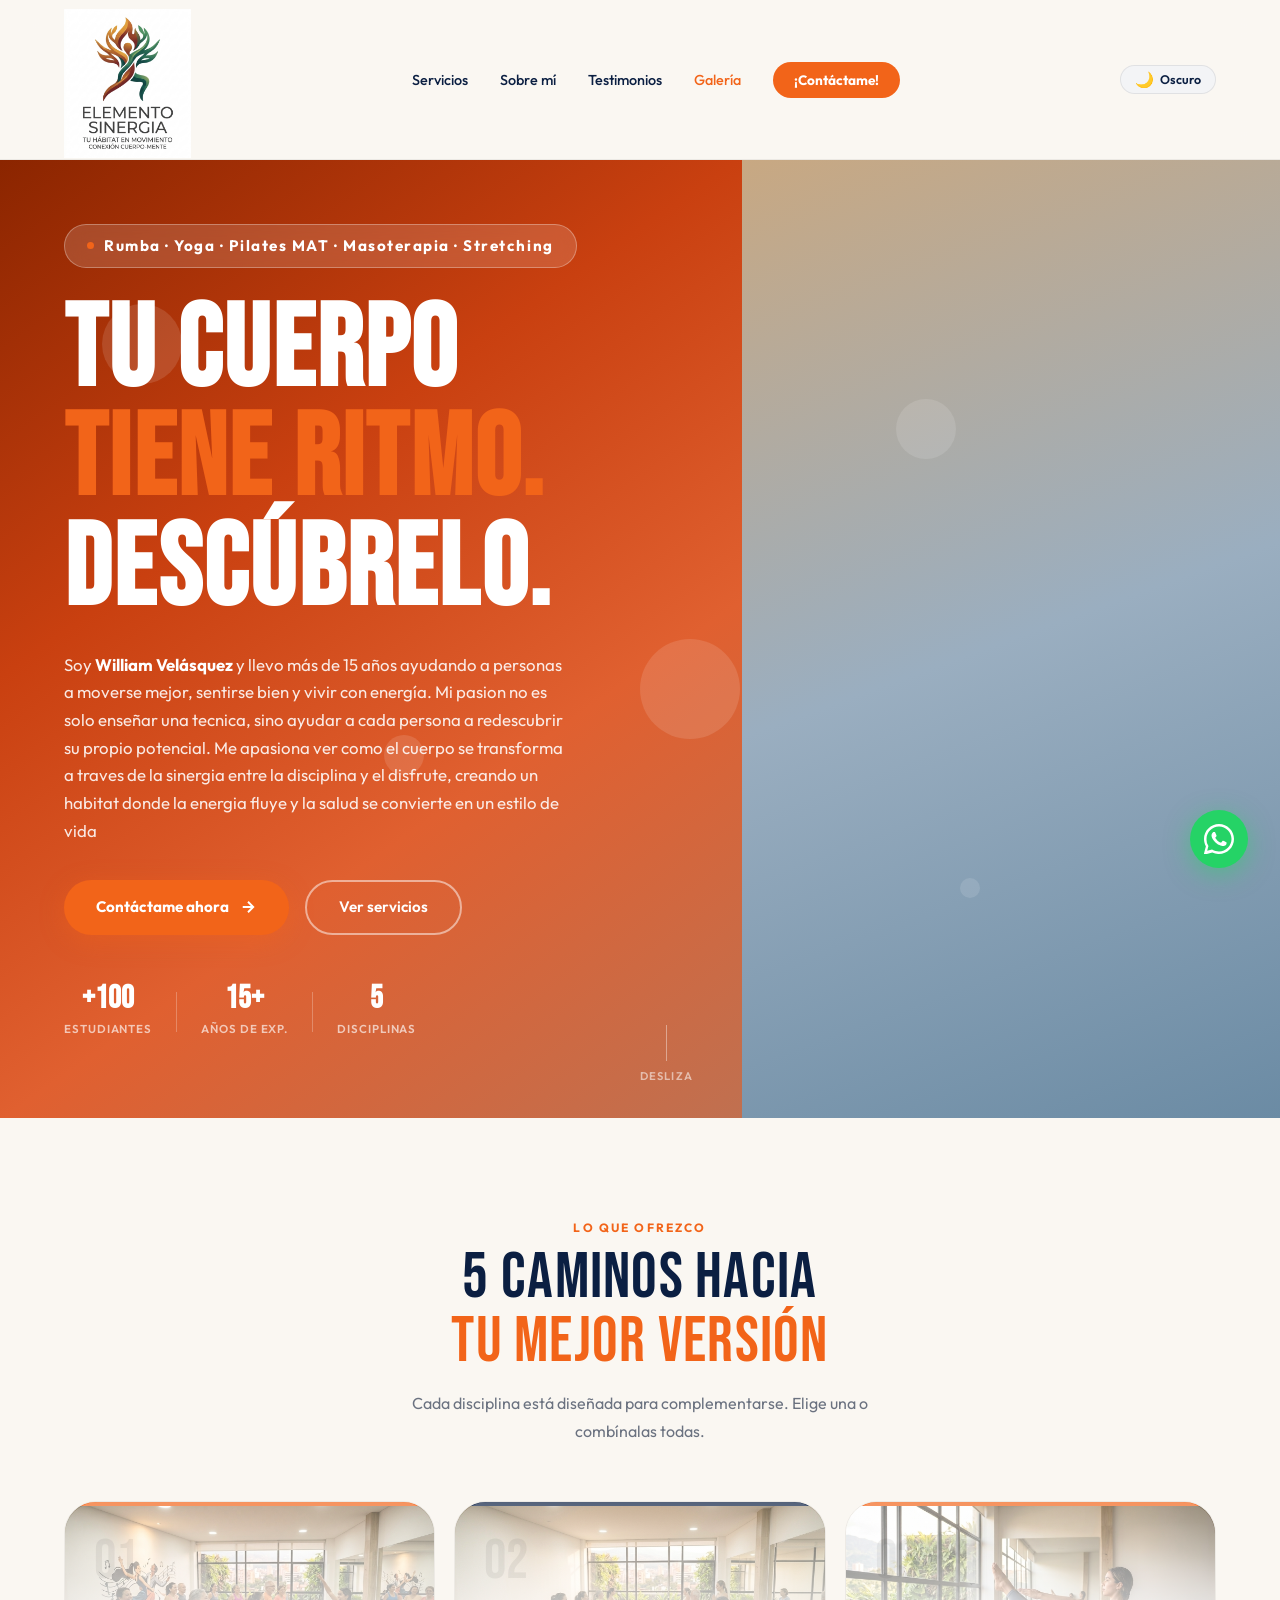
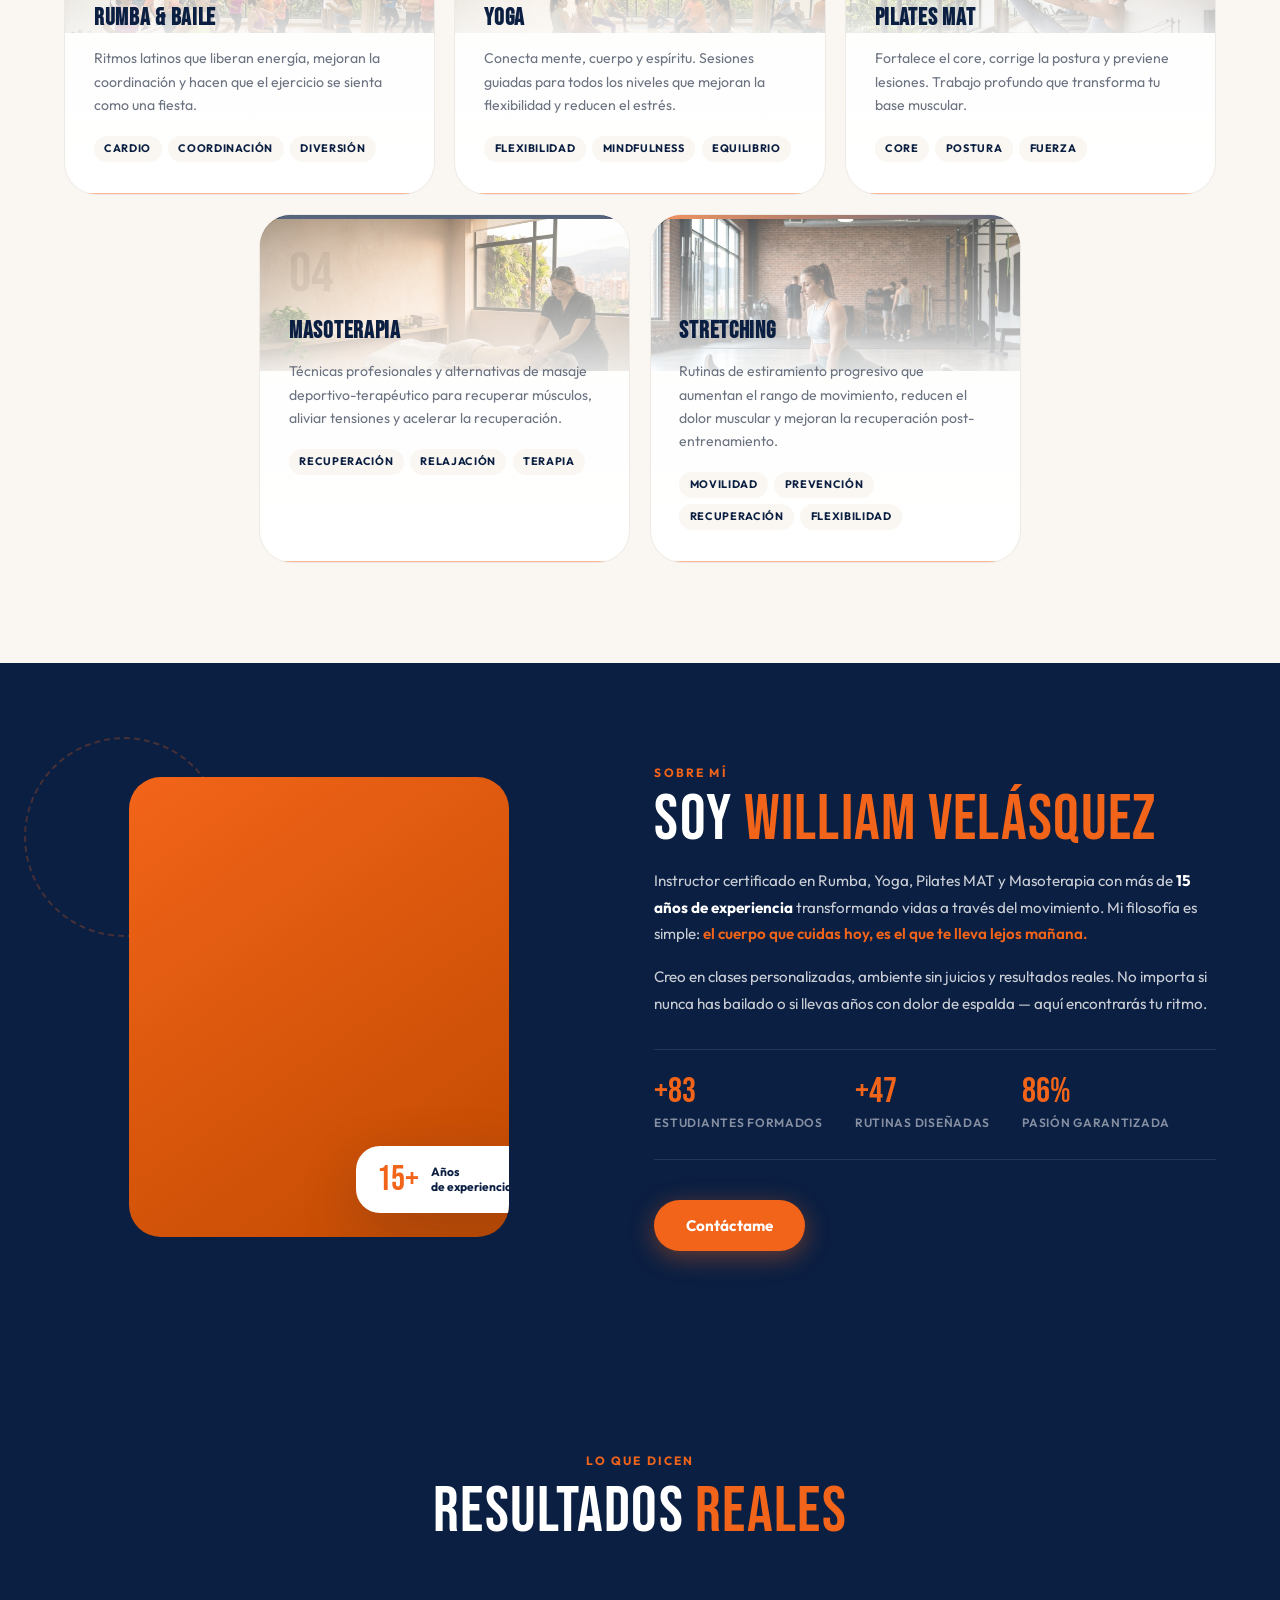
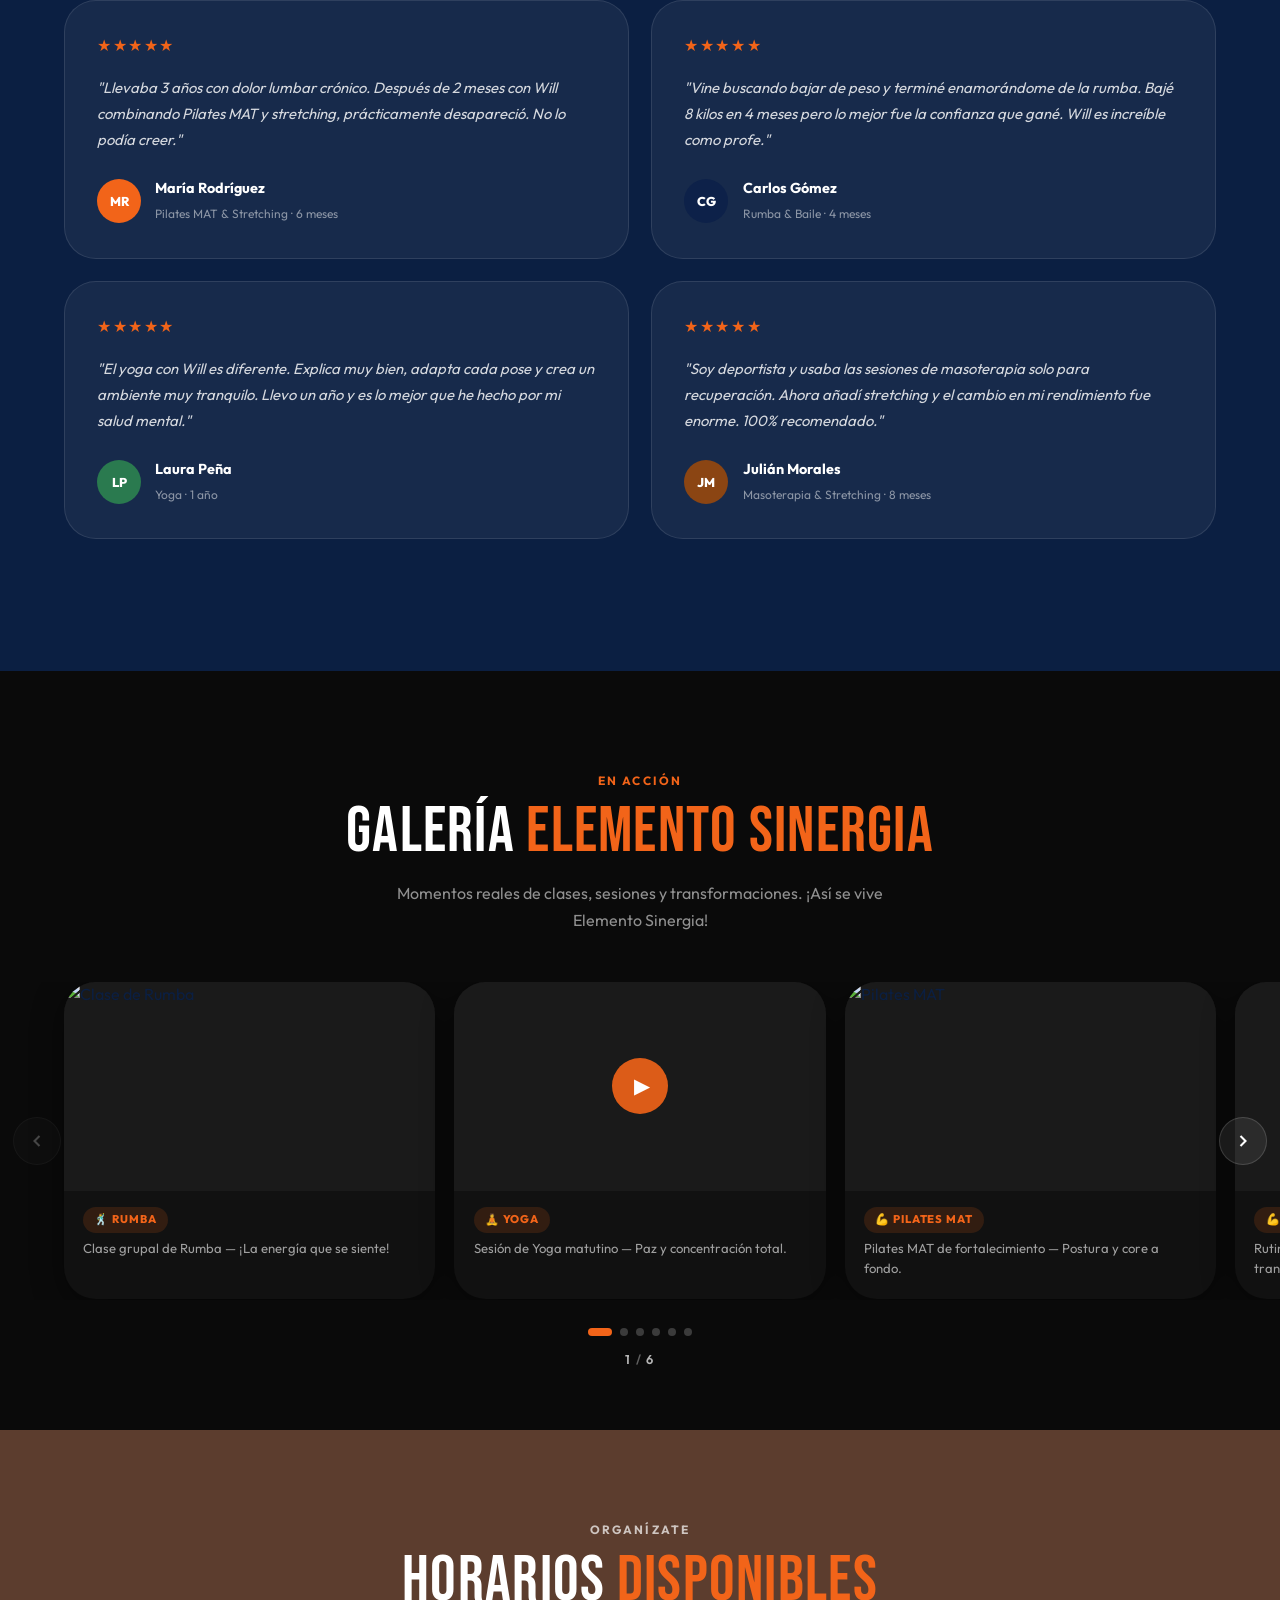
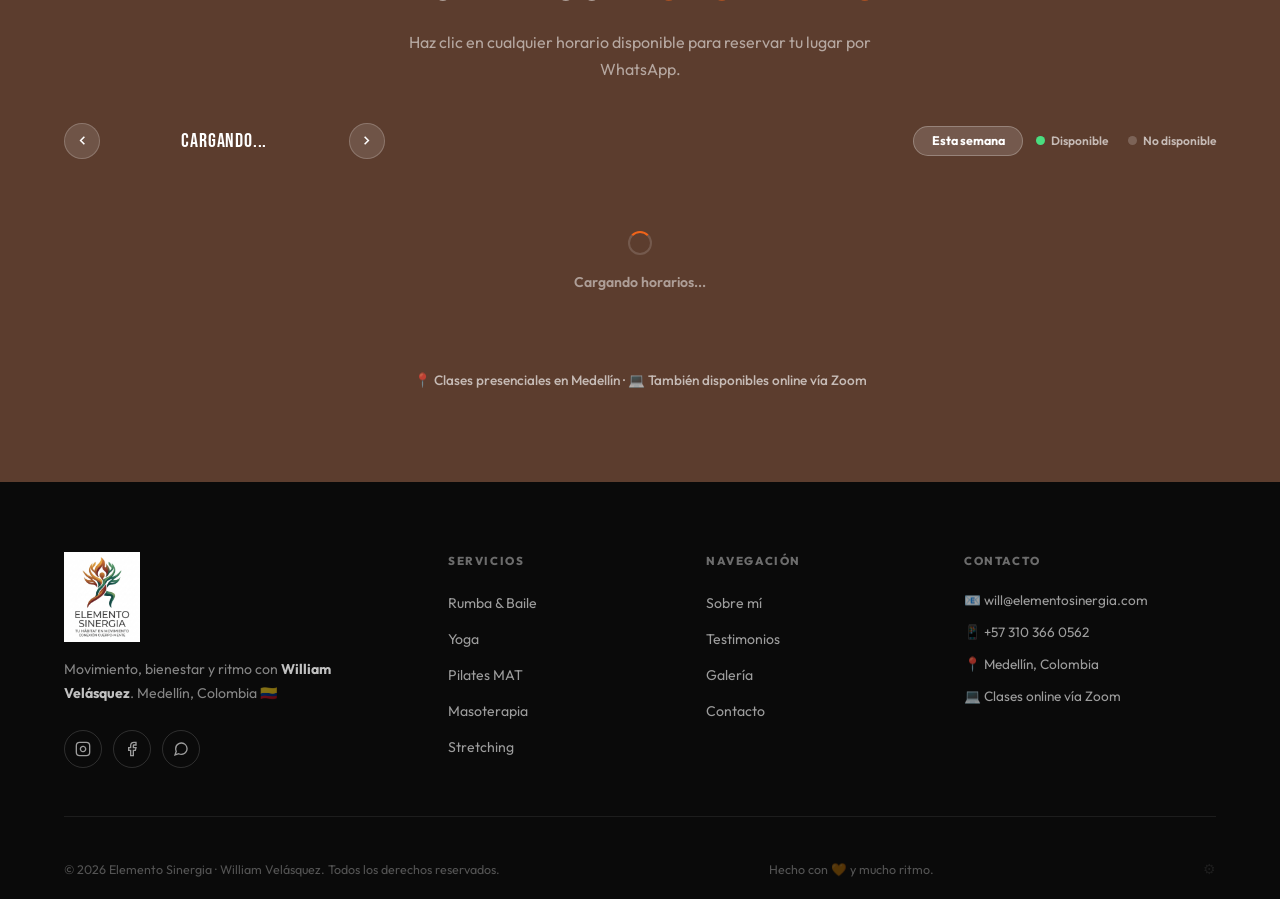
==== commit 592ecca4: "feat creacion de alertas de conflicto, slot no se elimina automaticamente" ====
--- a/Proyecto/index.html
+++ b/Proyecto/index.html
@@ -4,8 +4,6 @@
   <meta charset="UTF-8" />
   <meta name="viewport" content="width=device-width, initial-scale=1.0" />
   <title>Elemento Sinergia | William Velásquez</title>
-  <link rel="icon" type="image/png" sizes="32x32" href="favicon-32x32.png" />
-<link rel="icon" type="image/png" sizes="16x16" href="favicon-16x16.png" />
   <meta name="description" content="Clases de Rumba, Yoga, Pilates MAT, Masoterapia y Stretching con William Velásquez. Transforma tu cuerpo y tu mente." />
   <link rel="preconnect" href="https://fonts.googleapis.com" />
   <link rel="preconnect" href="https://fonts.gstatic.com" crossorigin />
@@ -20,6 +18,8 @@
   <meta name="apple-mobile-web-app-status-bar-style" content="default" />
   <meta name="apple-mobile-web-app-title" content="Sinergia" />
   <link rel="apple-touch-icon" href="apple-touch-icon.png" />
+  <link rel="icon" type="image/png" sizes="32x32" href="favicon-32x32.png" />
+  <link rel="icon" type="image/png" sizes="16x16" href="favicon-16x16.png" />
 </head>
 <body>
 
@@ -664,8 +664,7 @@
           estado:     'pendiente',
           creadoEn:   serverTimestamp()
         });
-        await deleteDoc(doc(db, 'horarios', slotK));
-        renderPublicCal();
+        // El slot NO se elimina — William lo desactiva manualmente desde el admin
       } catch(e) { console.log('Error en reserva:', e); }
     });
 
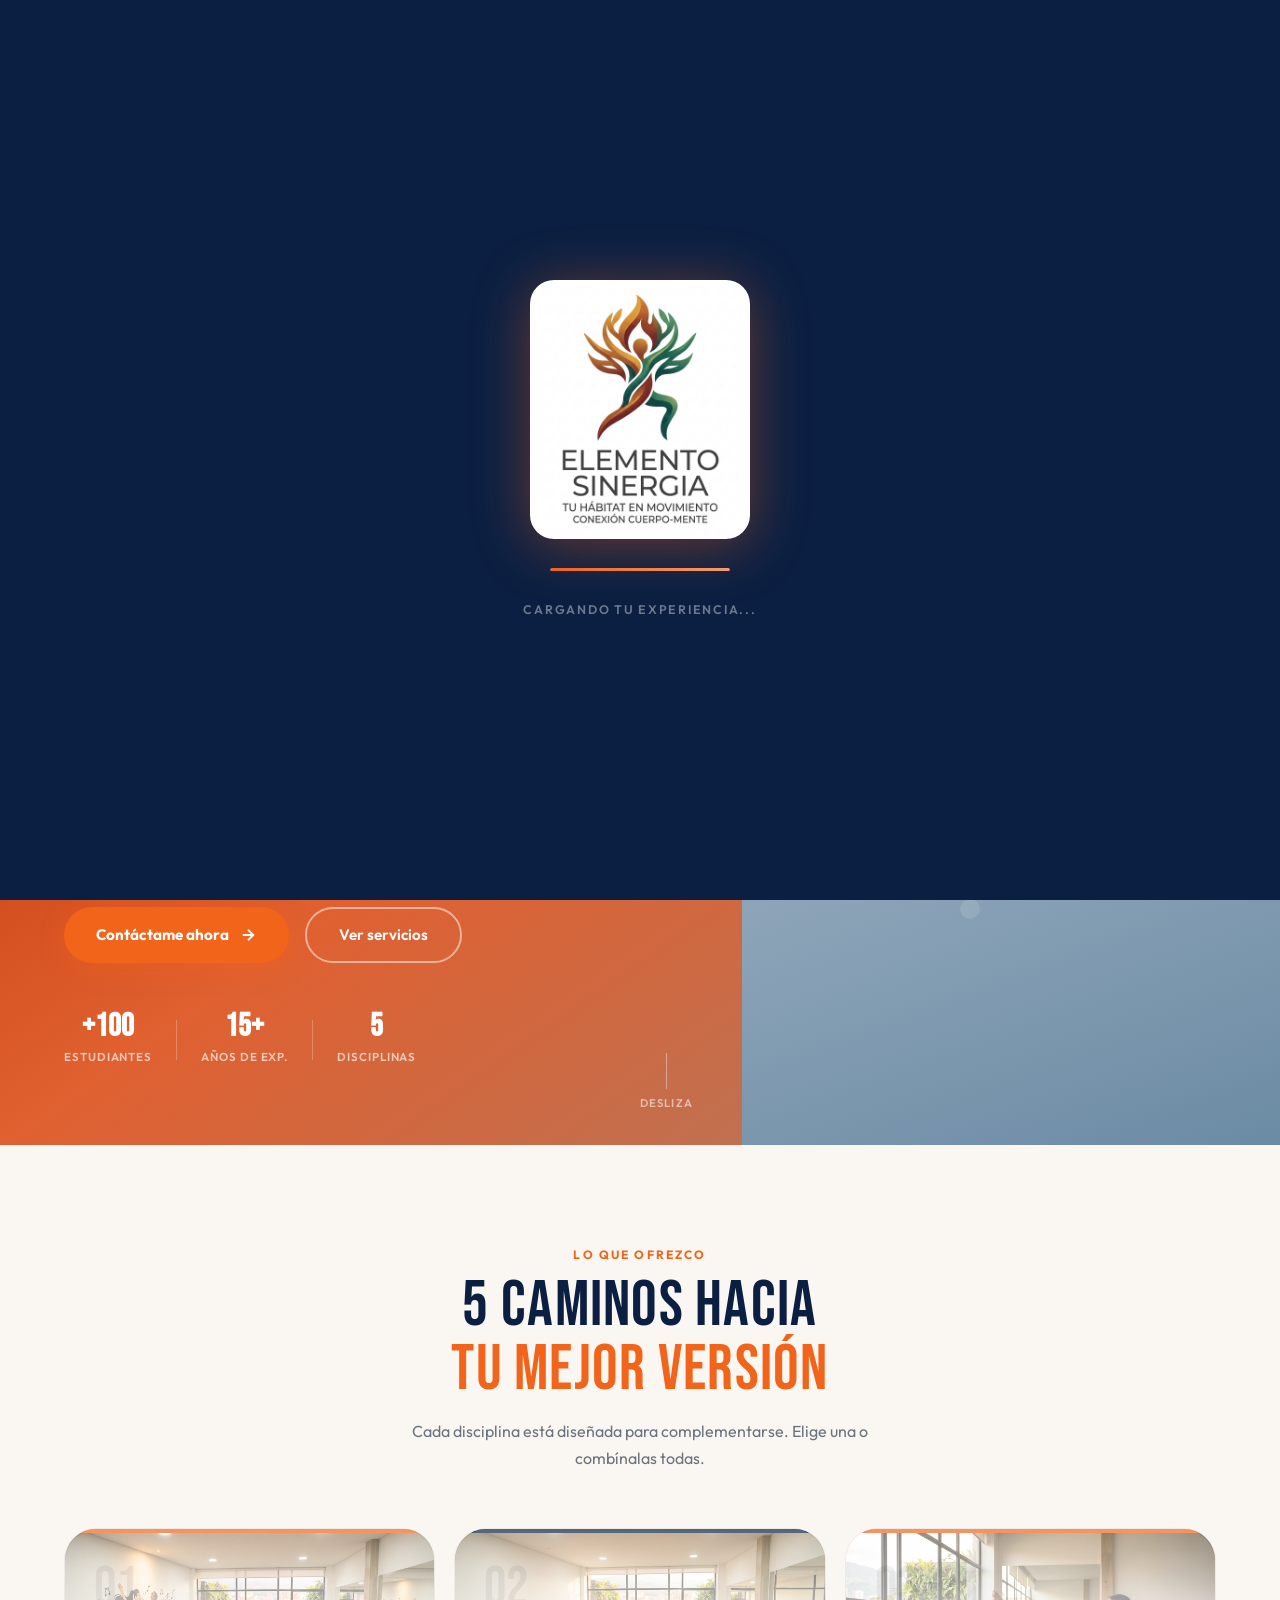
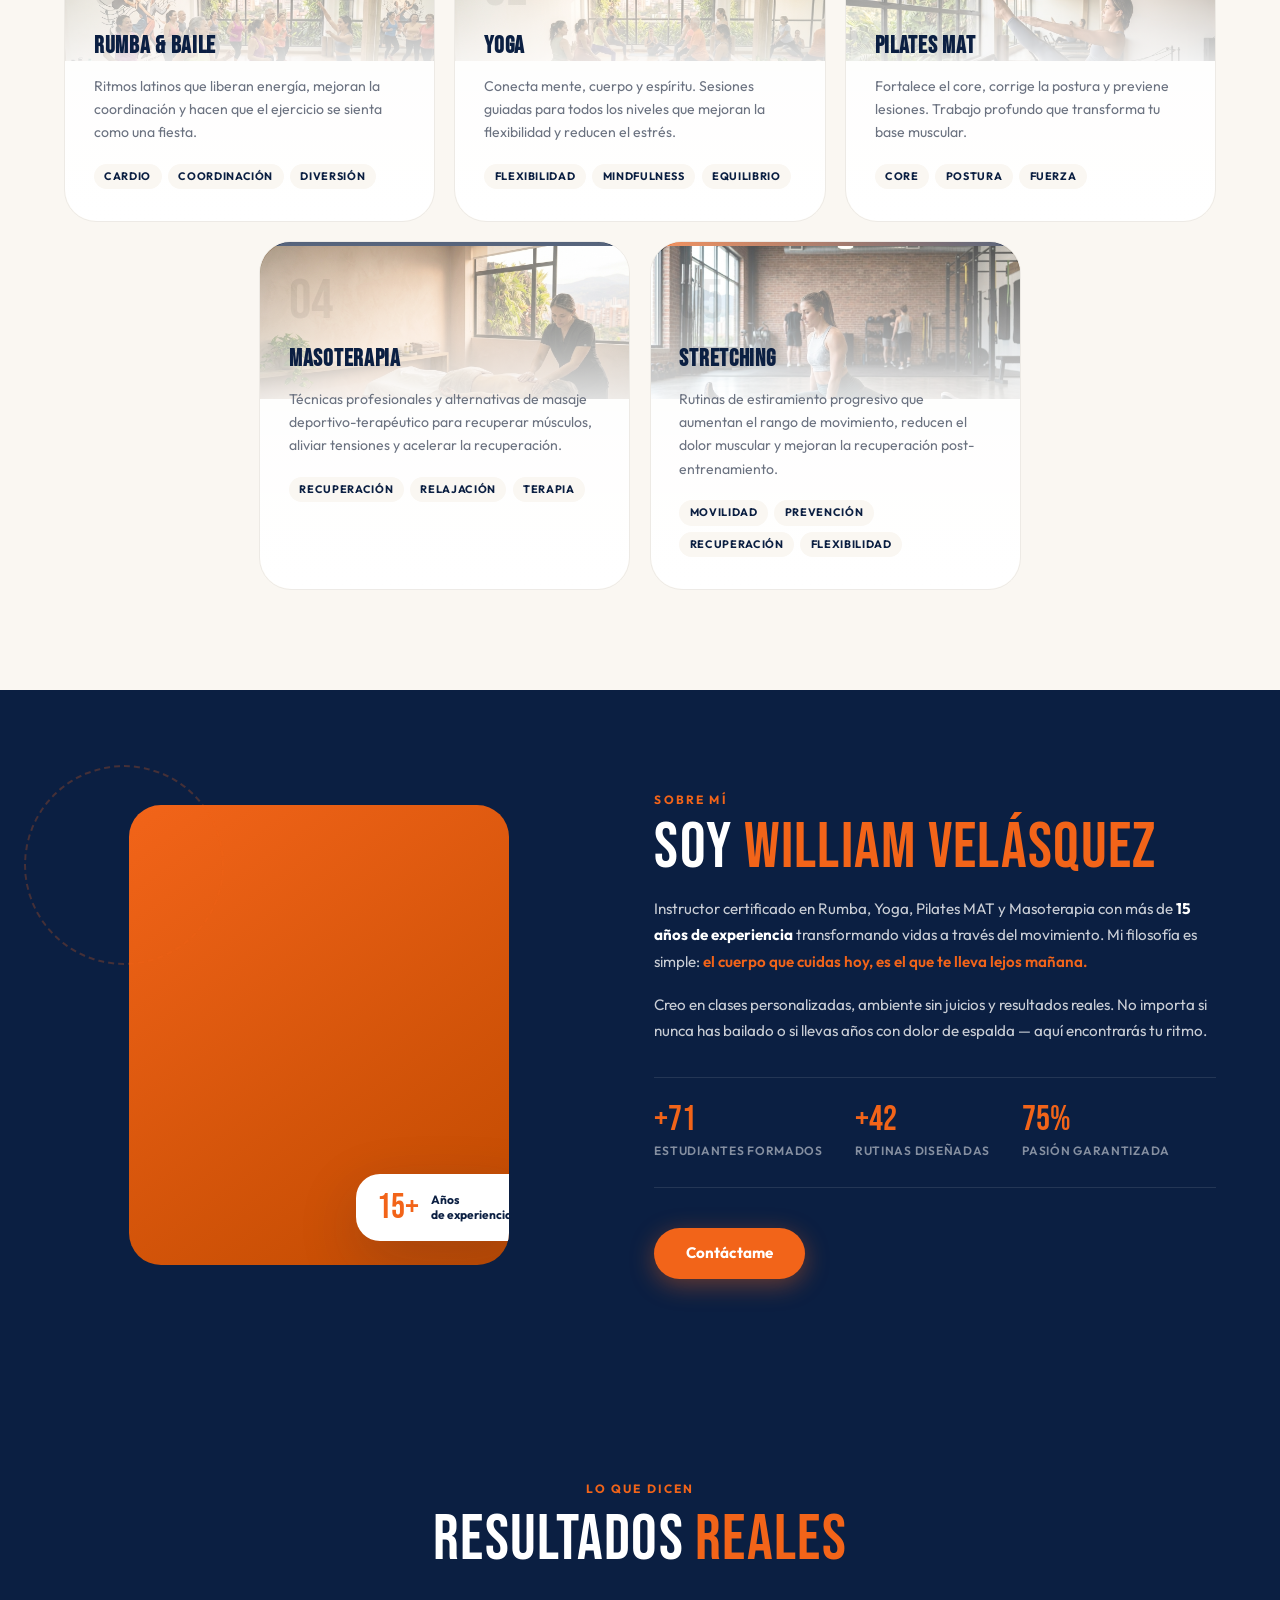
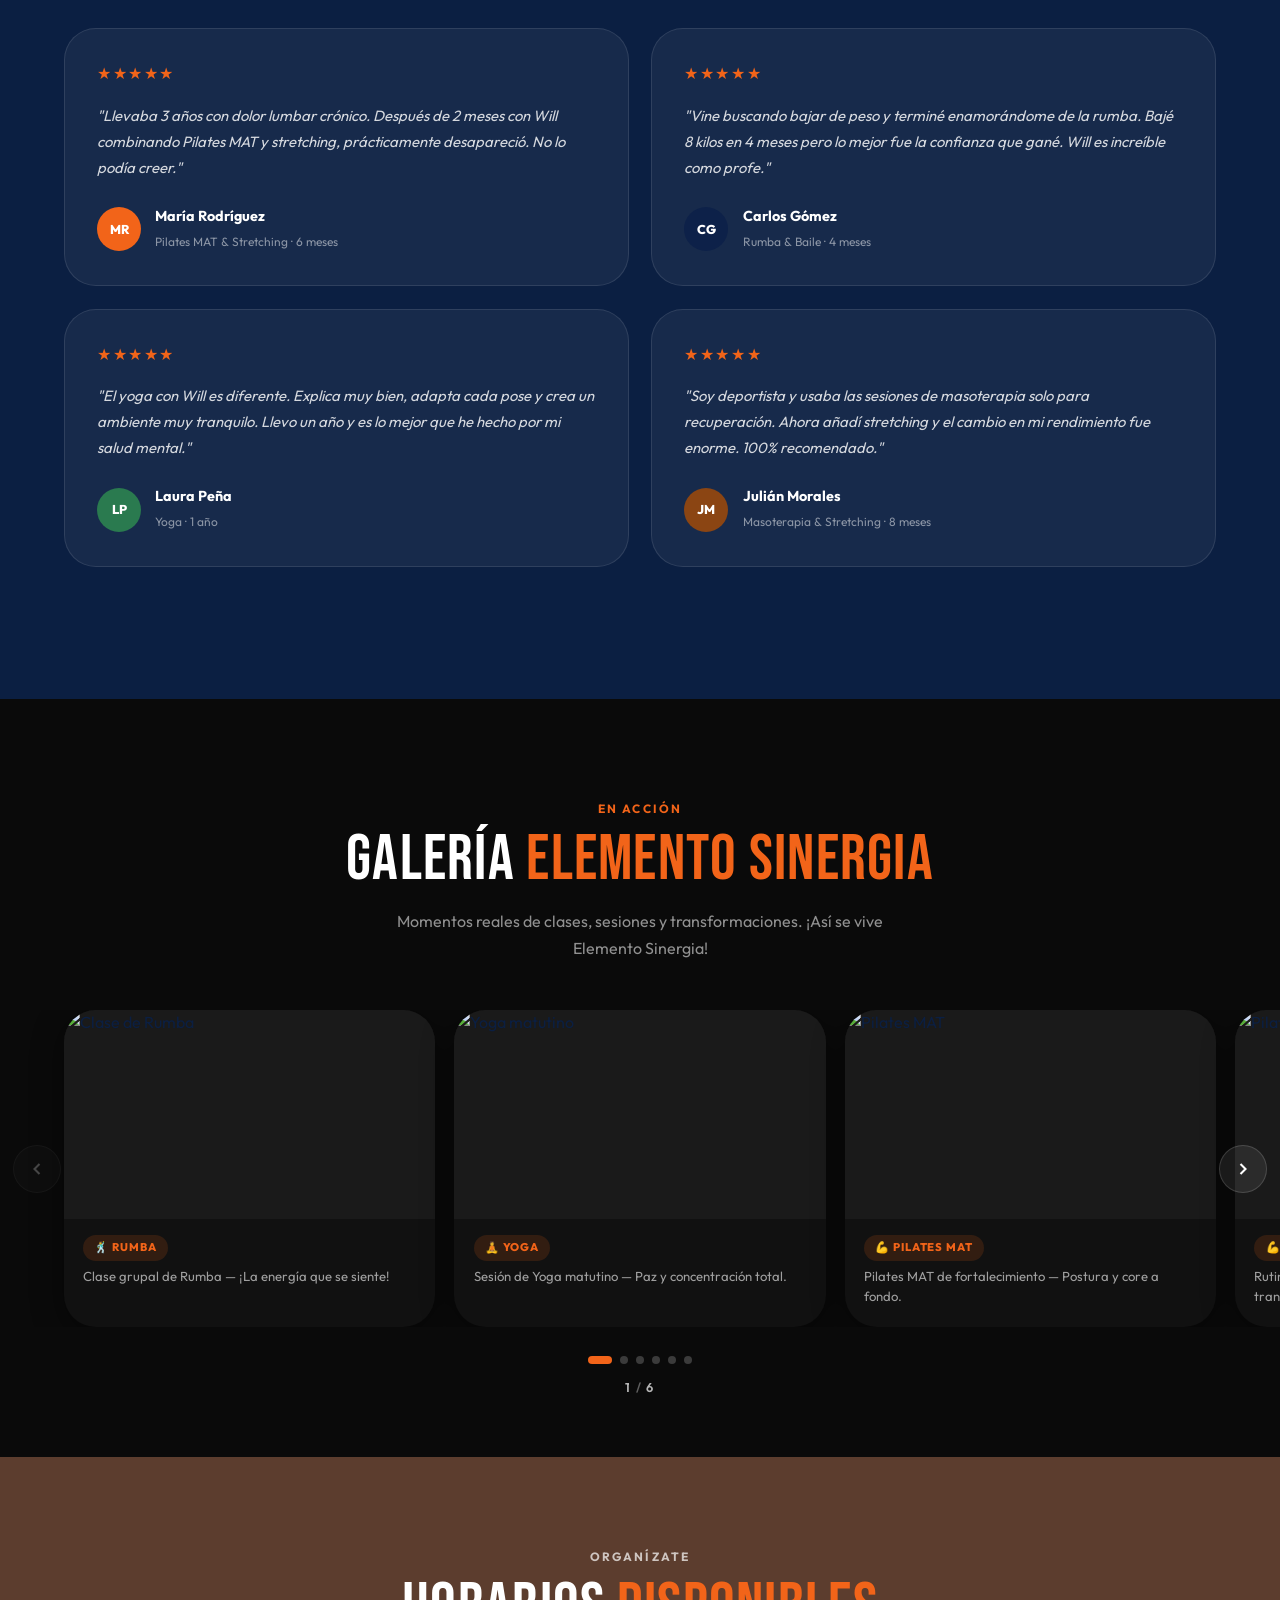
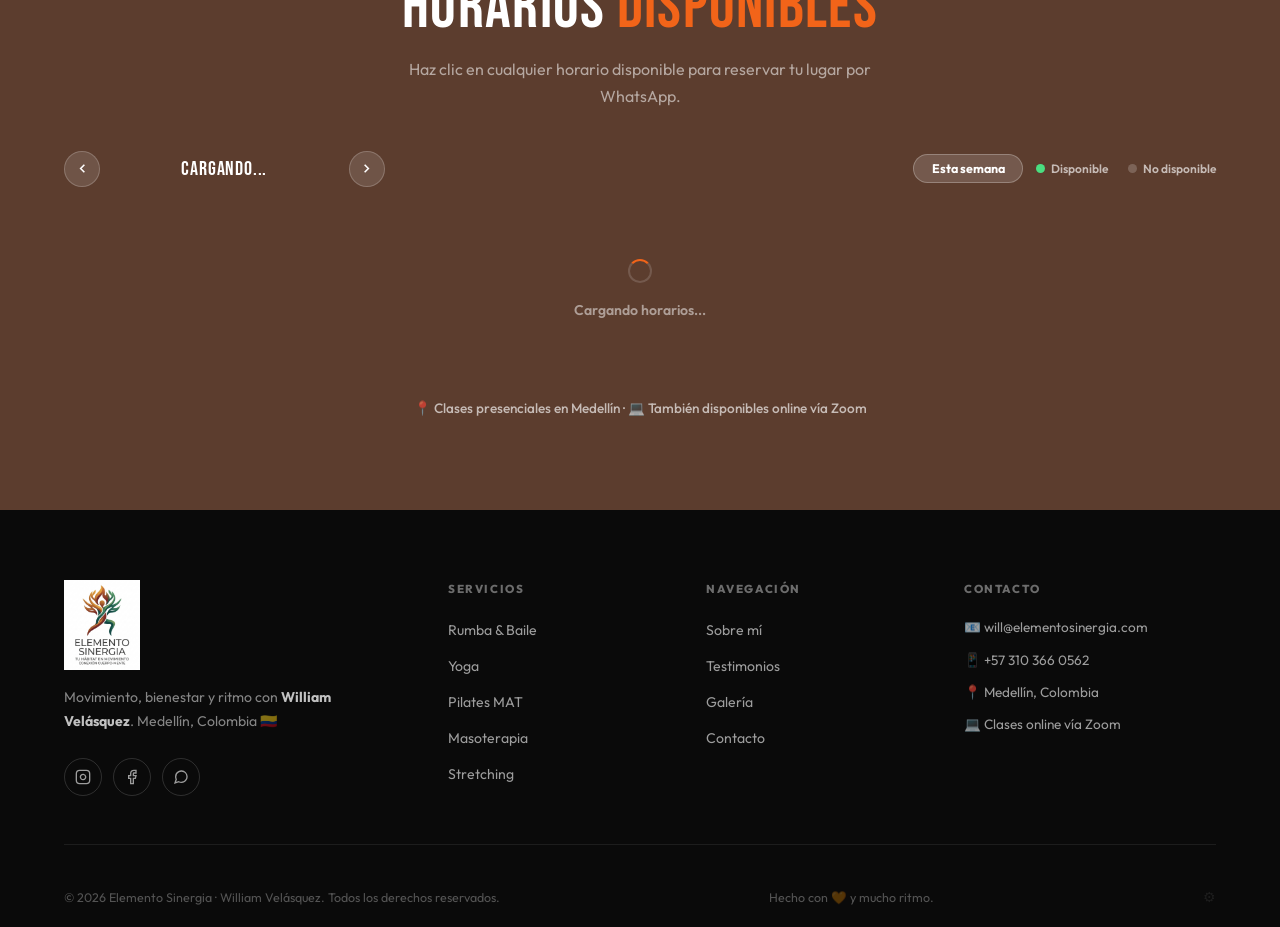
==== commit 56cec4fc: "fix: correccion de 15 errores en index.html, Willstyle.css y Will.js - Elimina texto accidental '56/" ====
--- a/Proyecto/index.html
+++ b/Proyecto/index.html
@@ -1,762 +1,752 @@
-<!DOCTYPE html>
-<html lang="es">
-<head>
-  <meta charset="UTF-8" />
-  <meta name="viewport" content="width=device-width, initial-scale=1.0" />
-  <title>Elemento Sinergia | William Velásquez</title>
-  <meta name="description" content="Clases de Rumba, Yoga, Pilates MAT, Masoterapia y Stretching con William Velásquez. Transforma tu cuerpo y tu mente." />
-  <link rel="preconnect" href="https://fonts.googleapis.com" />
-  <link rel="preconnect" href="https://fonts.gstatic.com" crossorigin />
-  <link href="https://fonts.googleapis.com/css2?family=Bebas+Neue&family=Outfit:wght@300;400;500;600;700;800&display=swap" rel="stylesheet" />
-  <link rel="stylesheet" href="Willstyle.css" />
-
-  <!-- PWA -->
-  <link rel="manifest" href="manifest.json" />
-  <meta name="theme-color" content="#F26419" />
-  <meta name="mobile-web-app-capable" content="yes" />
-  <meta name="apple-mobile-web-app-capable" content="yes" />
-  <meta name="apple-mobile-web-app-status-bar-style" content="default" />
-  <meta name="apple-mobile-web-app-title" content="Sinergia" />
-  <link rel="apple-touch-icon" href="apple-touch-icon.png" />
-  <link rel="icon" type="image/png" sizes="32x32" href="favicon-32x32.png" />
-  <link rel="icon" type="image/png" sizes="16x16" href="favicon-16x16.png" />
-</head>
-<body>
-
-  <div id="preloader">
-    <div class="pre-inner">
-      <div class="pre-logo">
-        <img src="/Multimedia/logosinergia.png" alt="Elemento Sinergia" class="pre-logo-img" />
-      </div>
-      <div class="pre-bar"><div class="pre-bar-fill"></div></div>
-      <p class="pre-txt">Cargando tu experiencia...</p>
-    </div>
-  </div>
-
-  <nav id="navbar">
-    <a href="#inicio" class="nav-logo">
-      <img src="/Multimedia/logosinergia.png" alt="Elemento Sinergia" class="nav-logo-img" />
-    </a>
-    <ul class="nav-links" id="navLinks">
-      <li><a href="#servicios">Servicios</a></li>
-      <li><a href="#sobre-mi">Sobre mí</a></li>
-      <li><a href="#testimonios">Testimonios</a></li>
-      <li><a href="#galeria">Galería</a></li>
-      <li><a href="#contacto" class="btn-nav">¡Contáctame!</a></li>
-    </ul>
-    <button class="dark-toggle" id="darkToggle" aria-label="Cambiar a modo oscuro">
-      <span class="toggle-icon">🌙</span>
-      <span class="toggle-txt">Oscuro</span>
-    </button>
-    <button class="hamburger" id="hamburger" aria-label="Menú">
-      <span></span><span></span><span></span>
-    </button>
-  </nav>
-
-  <section id="inicio" class="hero">
-    <div class="hero-bg-wrap">
-      <div class="hero-col col-left"></div>
-      <div class="hero-col col-right"></div>
-    </div>
-    <div class="particles">
-      <span class="p p1"></span><span class="p p2"></span>
-      <span class="p p3"></span><span class="p p4"></span>
-      <span class="p p5"></span>
-    </div>
-    <div class="hero-inner">
-      <div class="hero-tag">
-        <span class="dot"></span>
-        Rumba · Yoga · Pilates MAT · Masoterapia · Stretching
-      </div>
-      <h1 class="hero-title">
-        <span class="line line1">Tu cuerpo</span>
-        <span class="line line2 accent">tiene ritmo.</span>
-        <span class="line line3">Descúbrelo.</span>
-      </h1>
-      <p class="hero-sub">
-        Soy <strong>William Velásquez</strong> y llevo más de 15 años
-        ayudando a personas a moverse mejor, sentirse bien y vivir con energía. Mi pasion no es solo enseñar una tecnica,
-        sino ayudar a cada persona a redescubrir su propio potencial. Me apasiona ver como el cuerpo se transforma a
-        traves de la sinergia entre la disciplina y el disfrute, creando un habitat donde la energia fluye y la salud
-        se convierte en un estilo de vida
-      </p>
-      <div class="hero-actions">
-        <a href="#contacto" class="btn-primary">
-          <span>Contáctame ahora</span>
-          <svg viewBox="0 0 24 24" fill="none" stroke="currentColor" stroke-width="2.5"><path d="M5 12h14M12 5l7 7-7 7"/></svg>
-        </a>
-        <a href="#servicios" class="btn-ghost">Ver servicios</a>
-      </div>
-      <div class="hero-stats">
-        <div class="hstat"><strong data-count="100" data-prefix="+" data-duration="2200">+100</strong><span>Estudiantes</span></div>
-        <div class="hstat-sep"></div>
-        <div class="hstat"><strong data-count="15" data-suffix="+" data-duration="1800">15+</strong><span>Años de exp.</span></div>
-        <div class="hstat-sep"></div>
-        <div class="hstat"><strong data-count="5" data-duration="1400">5</strong><span>Disciplinas</span></div>
-      </div>
-    </div>
-    <div class="hero-scroll">
-      <span></span>Desliza
-    </div>
-  </section>
-
-  <section id="servicios" class="section-servicios">
-    <div class="container">
-      <div class="section-head">
-        <p class="eyebrow">Lo que ofrezco</p>
-        <h2 class="section-title">5 caminos hacia<br><span class="accent">tu mejor versión</span></h2>
-        <p class="section-sub">Cada disciplina está diseñada para complementarse. Elige una o combínalas todas.</p>
-      </div>
-      <div class="services-grid-wrap">
-        <div class="services-grid" id="servicesTrack">
-          <a href="blog-rumba.html" class="svc-card" data-color="orange">
-          <span class="svc-brillo"></span>
-            <div class="svc-num">01</div>
-            <h3>Rumba &amp; Baile</h3>
-            <p>Ritmos latinos que liberan energía, mejoran la coordinación y hacen que el ejercicio se sienta como una fiesta.</p>
-            <div class="svc-tags"><span>Cardio</span><span>Coordinación</span><span>Diversión</span></div>
-          <div class="svc-hover-panel"><span class="svc-hover-txt">Ver clases de Rumba</span><span class="svc-hover-arrow">→</span></div>
-          </a>
-          <a href="blog-yoga.html" class="svc-card" data-color="navy">
-          <span class="svc-brillo"></span>
-            <div class="svc-num">02</div>
-            <h3>Yoga</h3>
-            <p>Conecta mente, cuerpo y espíritu. Sesiones guiadas para todos los niveles que mejoran la flexibilidad y reducen el estrés.</p>
-            <div class="svc-tags"><span>Flexibilidad</span><span>Mindfulness</span><span>Equilibrio</span></div>
-          <div class="svc-hover-panel"><span class="svc-hover-txt">Ver clases de Yoga</span><span class="svc-hover-arrow">→</span></div>
-          </a>
-          <a href="blog-pilates.html" class="svc-card" data-color="orange">
-          <span class="svc-brillo"></span>
-            <div class="svc-num">03</div>
-            <h3>Pilates MAT</h3>
-            <p>Fortalece el core, corrige la postura y previene lesiones. Trabajo profundo que transforma tu base muscular.</p>
-            <div class="svc-tags"><span>Core</span><span>Postura</span><span>Fuerza</span></div>
-          <div class="svc-hover-panel"><span class="svc-hover-txt">Ver clases de Pilates</span><span class="svc-hover-arrow">→</span></div>
-          </a>
-          <a href="blog-masoterapia.html" class="svc-card" data-color="navy">
-          <span class="svc-brillo"></span>
-            <div class="svc-num">04</div>
-            <h3>Masoterapia</h3>
-            <p>Técnicas profesionales y alternativas de masaje deportivo-terapéutico para recuperar músculos, aliviar tensiones y acelerar la recuperación.</p>
-            <div class="svc-tags"><span>Recuperación</span><span>Relajación</span><span>Terapia</span></div>
-          <div class="svc-hover-panel"><span class="svc-hover-txt">Ver sesiones</span><span class="svc-hover-arrow">→</span></div>
-          </a>
-          <a href="blog-stretching.html" class="svc-card svc-wide" data-color="gradient">
-          <span class="svc-brillo"></span>
-            <div class="svc-num">05</div>
-            <h3>Stretching</h3>
-            <p>Rutinas de estiramiento progresivo que aumentan el rango de movimiento, reducen el dolor muscular y mejoran la recuperación post-entrenamiento.</p>
-            <div class="svc-tags"><span>Movilidad</span><span>Prevención</span><span>Recuperación</span><span>Flexibilidad</span></div>
-          <div class="svc-hover-panel"><span class="svc-hover-txt">Ver clases de Stretching</span><span class="svc-hover-arrow">→</span></div>
-          </a>
-        </div>
-      </div>
-    </div>
-  </section>
-
-  <section id="sobre-mi" class="section-sobre">
-    <div class="container sobre-grid">
-      <div class="sobre-visual">
-        <div class="sobre-img-wrap">
-          <div class="sobre-img-bg"></div>
-          <div class="sobre-badge-float">
-            <span class="badge-num">15+</span>
-            <span class="badge-txt">Años<br>de experiencia</span>
-          </div>
-        </div>
-        <div class="sobre-deco-ring"></div>
-      </div>
-      <div class="sobre-text">
-        <p class="eyebrow">Sobre mí</p>
-        <h2 class="section-title">Soy <span class="accent">William Velásquez</span></h2>
-        <p class="sobre-p">
-          Instructor certificado en Rumba, Yoga, Pilates MAT y Masoterapia con más de
-          <strong>15 años de experiencia</strong> transformando vidas a través del movimiento.
-          Mi filosofía es simple: <em>el cuerpo que cuidas hoy, es el que te lleva lejos mañana.</em>
-        </p>
-        <p class="sobre-p">
-          Creo en clases personalizadas, ambiente sin juicios y resultados reales.
-          No importa si nunca has bailado o si llevas años con dolor de espalda —
-          aquí encontrarás tu ritmo.
-        </p>
-        <div class="sobre-logros">
-          <div class="logro">
-            <span class="logro-n" data-count="100" data-prefix="+" data-duration="2200">+100</span>
-            <span class="logro-l">Estudiantes formados</span>
-          </div>
-          <div class="logro">
-            <span class="logro-n" data-count="50" data-prefix="+" data-duration="1600">+50</span>
-            <span class="logro-l">Rutinas diseñadas</span>
-          </div>
-          <div class="logro">
-            <span class="logro-n" data-count="100" data-suffix="%" data-duration="2000">100%</span>
-            <span class="logro-l">Pasión garantizada</span>
-          </div>
-        </div>
-        <a href="#contacto" class="btn-primary">Contáctame</a>
-      </div>
-    </div>
-  </section>
-
-  <section id="testimonios" class="section-testimonios">
-    <div class="container">
-      <div class="section-head">
-        <p class="eyebrow">Lo que dicen</p>
-        <h2 class="section-title">Resultados <span class="accent">reales</span></h2>
-      </div>
-      <div class="testi-slider" id="testiSlider">
-        <div class="testi-card">
-          <div class="testi-stars">★★★★★</div>
-          <p class="testi-text">"Llevaba 3 años con dolor lumbar crónico. Después de 2 meses con Will combinando Pilates MAT y stretching, prácticamente desapareció. No lo podía creer."</p>
-          <div class="testi-author">
-            <div class="testi-avatar" style="background:#F26419;">MR</div>
-            <div><strong>María Rodríguez</strong><span>Pilates MAT &amp; Stretching · 6 meses</span></div>
-          </div>
-        </div>
-        <div class="testi-card">
-          <div class="testi-stars">★★★★★</div>
-          <p class="testi-text">"Vine buscando bajar de peso y terminé enamorándome de la rumba. Bajé 8 kilos en 4 meses pero lo mejor fue la confianza que gané. Will es increíble como profe."</p>
-          <div class="testi-author">
-            <div class="testi-avatar" style="background:#0D2149;">CG</div>
-            <div><strong>Carlos Gómez</strong><span>Rumba &amp; Baile · 4 meses</span></div>
-          </div>
-        </div>
-        <div class="testi-card">
-          <div class="testi-stars">★★★★★</div>
-          <p class="testi-text">"El yoga con Will es diferente. Explica muy bien, adapta cada pose y crea un ambiente muy tranquilo. Llevo un año y es lo mejor que he hecho por mi salud mental."</p>
-          <div class="testi-author">
-            <div class="testi-avatar" style="background:#2a7a4f;">LP</div>
-            <div><strong>Laura Peña</strong><span>Yoga · 1 año</span></div>
-          </div>
-        </div>
-        <div class="testi-card">
-          <div class="testi-stars">★★★★★</div>
-          <p class="testi-text">"Soy deportista y usaba las sesiones de masoterapia solo para recuperación. Ahora añadí stretching y el cambio en mi rendimiento fue enorme. 100% recomendado."</p>
-          <div class="testi-author">
-            <div class="testi-avatar" style="background:#8B4513;">JM</div>
-            <div><strong>Julián Morales</strong><span>Masoterapia &amp; Stretching · 8 meses</span></div>
-          </div>
-        </div>
-      </div>
-      <div class="testi-dots" id="testiDots"></div>
-    </div>
-  </section>
-
-
-
-  <section id="galeria" class="section-galeria">
-    <div class="container">
-      <div class="section-head">
-        <p class="eyebrow">En acción</p>
-        <h2 class="section-title">Galería <span class="accent">Elemento Sinergia</span></h2>
-        <p class="section-sub">Momentos reales de clases, sesiones y transformaciones. ¡Así se vive Elemento Sinergia!</p>
-      </div>
-    </div>
-    <div class="galeria-wrap">
-      <button class="gal-arrow gal-prev" id="galPrev" aria-label="Anterior">
-        <svg viewBox="0 0 24 24" fill="none" stroke="currentColor" stroke-width="2.5"><path d="M15 18l-6-6 6-6"/></svg>
-      </button>
-      <div class="galeria-track-outer" id="galeriaOuter">
-        <div class="galeria-track" id="galeriaTrack">
-          <div class="gal-item">
-            <div class="gal-media"><img src="https://images.unsplash.com/photo-1524594081293-190a2fe0baae?w=800&q=80" alt="Clase de Rumba" loading="lazy"/></div>
-            <div class="gal-info"><span class="gal-badge">🕺 Rumba</span><p>Clase grupal de Rumba — ¡La energía que se siente!</p></div>
-          </div>
-          <div class="gal-item gal-video-item">
-            <div class="gal-media">
-              <video src="video/clase-yoga.mp4" poster="https://images.unsplash.com/photo-1506126613408-eca07ce68773?w=800&q=80" preload="none"></video>
-              <button class="gal-play-btn" onclick="reproducirVideo(this)" aria-label="Reproducir">&#9654;</button>
-            </div>
-            <div class="gal-info"><span class="gal-badge">🧘 Yoga</span><p>Sesión de Yoga matutino — Paz y concentración total.</p></div>
-          </div>
-          <div class="gal-item">
-            <div class="gal-media"><img src="https://images.unsplash.com/photo-1571902943202-507ec2618e8f?w=800&q=80" alt="Pilates MAT" loading="lazy"/></div>
-            <div class="gal-info"><span class="gal-badge">💪 Pilates MAT</span><p>Pilates MAT de fortalecimiento — Postura y core a fondo.</p></div>
-          </div>
-          <div class="gal-item gal-video-item">
-            <div class="gal-media">
-              <video src="video/clase-pilates.mp4" poster="https://images.unsplash.com/photo-1518611012118-696072aa579a?w=800&q=80" preload="none"></video>
-              <button class="gal-play-btn" onclick="reproducirVideo(this)" aria-label="Reproducir">&#9654;</button>
-            </div>
-            <div class="gal-info"><span class="gal-badge">💪 Pilates MAT</span><p>Rutina de Pilates MAT avanzado — ¡Mira la transformación!</p></div>
-          </div>
-          <div class="gal-item">
-            <div class="gal-media"><img src="https://images.unsplash.com/photo-1515377905703-c4788e51af15?w=800&q=80" alt="Masoterapia" loading="lazy"/></div>
-            <div class="gal-info"><span class="gal-badge">🤲 Masoterapia</span><p>Sesión de recuperación muscular — Cuerpo y mente al 100%.</p></div>
-          </div>
-          <div class="gal-item gal-video-item">
-            <div class="gal-media">
-              <video src="video/clase-rumba.mp4" poster="https://images.unsplash.com/photo-1547153760-18fc86324498?w=800&q=80" preload="none"></video>
-              <button class="gal-play-btn" onclick="reproducirVideo(this)" aria-label="Reproducir">&#9654;</button>
-            </div>
-            <div class="gal-info"><span class="gal-badge">🕺 Rumba</span><p>Rumba en vivo — Ritmo, sudor y mucha alegría.</p></div>
-          </div>
-          <div class="gal-item">
-            <div class="gal-media"><img src="https://images.unsplash.com/photo-1599901860904-17e6ed7083a0?w=800&q=80" alt="Stretching" loading="lazy"/></div>
-            <div class="gal-info"><span class="gal-badge">🤸 Stretching</span><p>Stretching profundo — Flexibilidad que sorprende.</p></div>
-          </div>
-          <div class="gal-item gal-video-item">
-            <div class="gal-media">
-              <video src="video/clase-stretching.mp4" poster="https://images.unsplash.com/photo-1599901860904-17e6ed7083a0?w=800&q=80" preload="none"></video>
-              <button class="gal-play-btn" onclick="reproducirVideo(this)" aria-label="Reproducir">&#9654;</button>
-            </div>
-            <div class="gal-info"><span class="gal-badge">🤸 Stretching</span><p>Rutina completa de Stretching — De principiante a avanzado.</p></div>
-          </div>
-        </div>
-      </div>
-      <button class="gal-arrow gal-next" id="galNext" aria-label="Siguiente">
-        <svg viewBox="0 0 24 24" fill="none" stroke="currentColor" stroke-width="2.5"><path d="M9 18l6-6-6-6"/></svg>
-      </button>
-    </div>
-    <div class="gal-dots" id="galDots"></div>
-    <p class="gal-counter"><span id="galCurrent">1</span> / <span id="galTotal">8</span></p>
-  </section>
-
-  <section class="section-horarios">
-    <div class="container">
-      <div class="section-head">
-        <p class="eyebrow">Organízate</p>
-        <h2 class="section-title">Horarios <span class="accent">disponibles</span></h2>
-        <p class="section-sub" style="color:rgba(255,255,255,.55)">
-          Haz clic en cualquier horario disponible para reservar tu lugar por WhatsApp.
-        </p>
-      </div>
-      <div class="hor-toolbar">
-        <div class="hor-nav">
-          <button class="hor-nav-btn" id="horPrev" aria-label="Semana anterior">
-            <svg viewBox="0 0 24 24" fill="none" stroke="currentColor" stroke-width="2.5"><path d="M15 18l-6-6 6-6"/></svg>
-          </button>
-          <div class="hor-week-label" id="horWeekLabel">Cargando...</div>
-          <button class="hor-nav-btn" id="horNext" aria-label="Semana siguiente">
-            <svg viewBox="0 0 24 24" fill="none" stroke="currentColor" stroke-width="2.5"><path d="M9 18l6-6-6-6"/></svg>
-          </button>
-        </div>
-        <div style="display:flex;align-items:center;gap:.8rem;flex-wrap:wrap;">
-          <button class="hor-today-btn" id="horToday">Esta semana</button>
-          <div class="hor-legend">
-            <div class="hor-legend-item"><span class="hor-legend-dot avail"></span>Disponible</div>
-            <div class="hor-legend-item"><span class="hor-legend-dot off"></span>No disponible</div>
-          </div>
-        </div>
-      </div>
-      <div class="hor-cal-wrap">
-        <div class="hor-cal" id="horCal">
-          <div class="hor-loading">
-            <div class="hor-spinner"></div><br>Cargando horarios...
-          </div>
-        </div>
-      </div>
-      <p class="horarios-nota">📍 Clases presenciales en Medellín · 💻 También disponibles online vía Zoom</p>
-    </div>
-  </section>
-
-  <footer>
-    <div class="container footer-inner">
-      <div class="footer-brand">
-        <a href="#inicio" class="nav-logo footer-logo">
-          <img src="/Multimedia/logosinergia.png" alt="Elemento Sinergia" class="footer-logo-img" />
-        </a>
-        <p class="footer-desc">
-          Movimiento, bienestar y ritmo con <strong>William Velásquez</strong>.
-          Medellín, Colombia 🇨🇴
-        </p>
-        <div class="footer-social">
-          <a href="#" class="social-btn" aria-label="Instagram">
-            <svg viewBox="0 0 24 24" fill="none" stroke="currentColor" stroke-width="2">
-              <rect x="2" y="2" width="20" height="20" rx="5"/><path d="M16 11.37A4 4 0 1 1 12.63 8 4 4 0 0 1 16 11.37z"/>
-              <line x1="17.5" y1="6.5" x2="17.51" y2="6.5"/>
-            </svg>
-          </a>
-          <a href="#" class="social-btn" aria-label="Facebook">
-            <svg viewBox="0 0 24 24" fill="none" stroke="currentColor" stroke-width="2">
-              <path d="M18 2h-3a5 5 0 0 0-5 5v3H7v4h3v8h4v-8h3l1-4h-4V7a1 1 0 0 1 1-1h3z"/>
-            </svg>
-          </a>
-          <a href="#" class="social-btn" aria-label="WhatsApp">
-            <svg viewBox="0 0 24 24" fill="none" stroke="currentColor" stroke-width="2">
-              <path d="M21 11.5a8.38 8.38 0 0 1-.9 3.8 8.5 8.5 0 0 1-7.6 4.7 8.38 8.38 0 0 1-3.8-.9L3 21l1.9-5.7a8.38 8.38 0 0 1-.9-3.8 8.5 8.5 0 0 1 4.7-7.6 8.38 8.38 0 0 1 3.8-.9h.5a8.48 8.48 0 0 1 8 8v.5z"/>
-            </svg>
-          </a>
-        </div>
-      </div>
-      <div class="footer-col">
-        <h4>Servicios</h4>
-        <ul>
-          <li><a href="#servicios">Rumba &amp; Baile</a></li>
-          <li><a href="#servicios">Yoga</a></li>
-          <li><a href="#servicios">Pilates MAT</a></li>
-          <li><a href="#servicios">Masoterapia</a></li>
-          <li><a href="#servicios">Stretching</a></li>
-        </ul>
-      </div>
-      <div class="footer-col">
-        <h4>Navegación</h4>
-        <ul>
-          <li><a href="#sobre-mi">Sobre mí</a></li>
-          <li><a href="#testimonios">Testimonios</a></li>
-          <li><a href="#galeria">Galería</a></li>
-          <li><a href="#contacto">Contacto</a></li>
-        </ul>
-      </div>
-      <div class="footer-col" id="contacto">
-        <h4>Contacto</h4>
-        <ul class="footer-contact">
-          <li>📧 will@elementosinergia.com</li>
-          <li>📱 +57 310 366 0562</li>
-          <li>📍 Medellín, Colombia</li>
-          <li>💻 Clases online vía Zoom</li>
-        </ul>
-      </div>
-    </div>
-    <div class="footer-bottom">
-      <p>© 2026 Elemento Sinergia · William Velásquez. Todos los derechos reservados.</p>
-      <p>Hecho con 🧡 y mucho ritmo.</p>
-      <a href="admin.html" class="admin-link" aria-label="Administrador">⚙</a>
-    </div>
-  </footer>
-
-  <a href="https://wa.me/573103660562?text=Hola%20William!%20Quiero%20informacion%20sobre%20las%20clases%20de%20Elemento%20Sinergia."
-    class="wa-float" target="_blank" rel="noopener" aria-label="Chatear por WhatsApp">
-    <svg viewBox="0 0 24 24" fill="currentColor">
-      <path d="M17.472 14.382c-.297-.149-1.758-.867-2.03-.967-.273-.099-.471-.148-.67.15-.197.297-.767.966-.94 1.164-.173.199-.347.223-.644.075-.297-.15-1.255-.463-2.39-1.475-.883-.788-1.48-1.761-1.653-2.059-.173-.297-.018-.458.13-.606.134-.133.298-.347.446-.52.149-.174.198-.298.298-.497.099-.198.05-.371-.025-.52-.075-.149-.669-1.612-.916-2.207-.242-.579-.487-.5-.669-.51-.173-.008-.371-.01-.57-.01-.198 0-.52.074-.792.372-.272.297-1.04 1.016-1.04 2.479 0 1.462 1.065 2.875 1.213 3.074.149.198 2.096 3.2 5.077 4.487.709.306 1.262.489 1.694.625.712.227 1.36.195 1.871.118.571-.085 1.758-.719 2.006-1.413.248-.694.248-1.289.173-1.413-.074-.124-.272-.198-.57-.347z"/>
-      <path d="M12 0C5.373 0 0 5.373 0 12c0 2.122.554 4.118 1.523 5.855L.057 23.428a.75.75 0 0 0 .914.914l5.663-1.453A11.945 11.945 0 0 0 12 24c6.627 0 12-5.373 12-12S18.627 0 12 0zm0 22c-1.891 0-3.667-.497-5.207-1.367l-.371-.214-3.862.991.999-3.77-.228-.381A9.944 9.944 0 0 1 2 12C2 6.477 6.477 2 12 2s10 4.477 10 10-4.477 10-10 10z"/>
-    </svg>
-    <span class="wa-float-tooltip">Chatea con Will</span>
-  </a>
-
-  <div class="toast" id="toast">
-    <span class="toast-icon">✅</span>
-    <span id="toastMsg">¡Mensaje enviado!</span>
-  </div>
-
-  <script src="Will.js"></script>
-
-  <script>
-    setTimeout(function () {
-      function easeOut(t) { return 1 - Math.pow(1 - t, 3); }
-      function animar(el) {
-        var destino  = parseFloat(el.getAttribute('data-count'));
-        var duracion = parseInt(el.getAttribute('data-duration') || '2000');
-        var prefijo  = el.getAttribute('data-prefix') || '';
-        var sufijo   = el.getAttribute('data-suffix') || '';
-        var inicio   = performance.now();
-        function tick(now) {
-          var t = Math.min((now - inicio) / duracion, 1);
-          el.textContent = prefijo + Math.floor(destino * easeOut(t)) + sufijo;
-          if (t < 1) requestAnimationFrame(tick);
-          else el.textContent = prefijo + destino + sufijo;
-        }
-        requestAnimationFrame(tick);
-      }
-      function enPantalla(el) { var r = el.getBoundingClientRect(); return r.top < window.innerHeight && r.bottom > 0; }
-      var pendientes = Array.prototype.slice.call(document.querySelectorAll('[data-count]'));
-      function revisar() {
-        pendientes = pendientes.filter(function (el) {
-          if (el.getAttribute('data-hecho')) return false;
-          if (enPantalla(el)) { el.setAttribute('data-hecho', '1'); animar(el); return false; }
-          return true;
-        });
-        if (!pendientes.length) window.removeEventListener('scroll', revisar);
-      }
-      revisar();
-      window.addEventListener('scroll', revisar, { passive: true });
-    }, 1200);
-  </script>
-
-  <!-- Popup seleccion servicio -->
-  <div id="svcPopupOverlay" style="display:none;position:fixed;inset:0;z-index:9990;background:rgba(0,0,0,.55);backdrop-filter:blur(4px);align-items:center;justify-content:center;padding:1.5rem;">
-    <div style="background:#fff;border-radius:20px;padding:2rem;width:100%;max-width:400px;box-shadow:0 20px 60px rgba(0,0,0,.3);">
-      <p style="font-family:'Bebas Neue',sans-serif;font-size:1.6rem;color:#0B1F42;margin-bottom:.2rem;letter-spacing:.03em;">Reserva tu clase</p>
-      <p id="svcPopupInfo" style="font-size:.82rem;color:#6B7280;font-weight:600;margin-bottom:1.2rem;"></p>
-
-      <!-- Paso 1: elegir clase -->
-      <div id="popupPaso1">
-        <p style="font-size:.7rem;font-weight:800;letter-spacing:.1em;text-transform:uppercase;color:#0B1F42;margin-bottom:.6rem;">Elige la clase</p>
-        <div id="svcBtns" style="display:grid;grid-template-columns:1fr 1fr;gap:.6rem;margin-bottom:1.2rem;"></div>
-      </div>
-
-      <!-- Paso 2: datos personales -->
-      <div id="popupPaso2" style="display:none;">
-        <p style="font-size:.7rem;font-weight:800;letter-spacing:.1em;text-transform:uppercase;color:#0B1F42;margin-bottom:.8rem;">Tus datos</p>
-        <div style="margin-bottom:.8rem;">
-          <label style="display:block;font-size:.72rem;font-weight:700;color:#0B1F42;margin-bottom:.35rem;letter-spacing:.06em;text-transform:uppercase;">Nombre completo</label>
-          <input id="popupNombre" type="text" placeholder="Ej: Juan García" style="width:100%;padding:.75rem 1rem;border:1.5px solid rgba(0,0,0,.1);border-radius:12px;font-family:Outfit,sans-serif;font-size:.9rem;color:#0B1F42;background:#F3F4F6;outline:none;" />
-        </div>
-        <div style="margin-bottom:1.2rem;">
-          <label style="display:block;font-size:.72rem;font-weight:700;color:#0B1F42;margin-bottom:.35rem;letter-spacing:.06em;text-transform:uppercase;">Dirección del domicilio</label>
-          <input id="popupDireccion" type="text" placeholder="Ej: Calle 50 #32-15, Laureles" style="width:100%;padding:.75rem 1rem;border:1.5px solid rgba(0,0,0,.1);border-radius:12px;font-family:Outfit,sans-serif;font-size:.9rem;color:#0B1F42;background:#F3F4F6;outline:none;" />
-        </div>
-        <p id="popupError" style="display:none;color:#dc2626;font-size:.78rem;font-weight:600;margin-bottom:.8rem;">Por favor completa todos los campos.</p>
-        <button id="popupConfirmar" style="width:100%;padding:.85rem;background:#F26419;color:#fff;border:none;border-radius:999px;font-family:Outfit,sans-serif;font-weight:700;font-size:.92rem;cursor:pointer;margin-bottom:.6rem;">Confirmar reserva →</button>
-        <button onclick="volverPaso1Svc()" style="width:100%;padding:.65rem;background:#F3F4F6;border:none;border-radius:999px;font-family:Outfit,sans-serif;font-weight:700;font-size:.82rem;color:#6B7280;cursor:pointer;">← Volver</button>
-      </div>
-
-      <button onclick="cerrarPopupSvc()" style="width:100%;padding:.7rem;background:#F3F4F6;border:none;border-radius:999px;font-family:'Outfit',sans-serif;font-weight:700;font-size:.85rem;color:#6B7280;cursor:pointer;margin-top:.5rem;">Cancelar</button>
-    </div>
-  </div>
-
-  <script type="module">
-    import { initializeApp } from "https://www.gstatic.com/firebasejs/10.12.0/firebase-app.js";
-    import { getFirestore, doc, getDoc, setDoc, deleteDoc, collection, addDoc, serverTimestamp } from "https://www.gstatic.com/firebasejs/10.12.0/firebase-firestore.js";
-
-    const firebaseConfig = {
-      apiKey:            "AIzaSyC_k8SIIMG9Qvn69AOcQ2rF3cUWfZySPFk",
-      authDomain:        "elemento-sinergia.firebaseapp.com",
-      projectId:         "elemento-sinergia",
-      storageBucket:     "elemento-sinergia.firebasestorage.app",
-      messagingSenderId: "782989236753",
-      appId:             "1:782989236753:web:e809a172257acc0139afb0"
-    };
-
-    const app = initializeApp(firebaseConfig, 'public');
-    const db  = getFirestore(app);
-
-    const HORAS   = ['06:00','07:00','08:00','09:00','10:00','11:00',
-                     '12:00','13:00','14:00','15:00','16:00','17:00',
-                     '18:00','19:00','20:00'];
-    const DIAS    = ['Dom','Lun','Mar','Mié','Jue','Vie','Sáb'];
-    const DIAS_L  = ['Domingo','Lunes','Martes','Miércoles','Jueves','Viernes','Sábado'];
-    const MESES   = ['enero','febrero','marzo','abril','mayo','junio',
-                     'julio','agosto','septiembre','octubre','noviembre','diciembre'];
-    const MESES_S = ['Ene','Feb','Mar','Abr','May','Jun','Jul','Ago','Sep','Oct','Nov','Dic'];
-
-    const SERVICIOS = [
-      { id:'Rumba',       label:'Rumba & Baile',  emo:'🕺' },
-      { id:'Yoga',        label:'Yoga',            emo:'🧘' },
-      { id:'Pilates',     label:'Pilates MAT',     emo:'💪' },
-      { id:'Masoterapia', label:'Masoterapia',     emo:'🤲' },
-      { id:'Stretching',  label:'Stretching',      emo:'🤸' }
-    ];
-
-    let weekOffset = 0;
-
-    function getWeekDates(offset) {
-      const today  = new Date();
-      const day    = today.getDay();
-      const monday = new Date(today);
-      monday.setDate(today.getDate() - day + 1 + offset * 7);
-      monday.setHours(0,0,0,0);
-      const days = [];
-      for (let i = 0; i < 7; i++) {
-        const d = new Date(monday);
-        d.setDate(monday.getDate() + i);
-        days.push(d);
-      }
-      return days;
-    }
-
-    function dateKey(d, hora) {
-      const y   = d.getFullYear();
-      const m   = String(d.getMonth()+1).padStart(2,'0');
-      const day = String(d.getDate()).padStart(2,'0');
-      return y + '-' + m + '-' + day + '_' + hora;
-    }
-
-    function isPast(d, hora) {
-      const now = new Date();
-      const slotDate = new Date(d);
-      slotDate.setHours(parseInt(hora.split(':')[0]), 0, 0, 0);
-      return slotDate < now;
-    }
-
-    function isToday(d) {
-      const t = new Date();
-      return d.getDate()===t.getDate() && d.getMonth()===t.getMonth() && d.getFullYear()===t.getFullYear();
-    }
-
-    function buildWaLink(d, hora, servicio, modalidad) {
-      const dow   = DIAS_L[d.getDay()];
-      const fecha = dow + ' ' + d.getDate() + ' de ' + MESES[d.getMonth()];
-      const msg   = 'Hola William! Quiero reservar la clase de ' + servicio + ' el ' + fecha + ' a las ' + hora + '. Modalidad: ' + modalidad + '.';
-      return 'https://wa.me/573103660562?text=' + encodeURIComponent(msg);
-    }
-
-    // Estado del popup
-    var popupEstado = { d: null, hora: null, modalidad: null, servicio: null, fecha: null };
-
-    window.cerrarPopupSvc = function() {
-      document.getElementById('svcPopupOverlay').style.display = 'none';
-      popupEstado = { d: null, hora: null, modalidad: null, servicio: null, fecha: null };
-    };
-
-    window.volverPaso1Svc = function() {
-      document.getElementById('popupPaso1').style.display = 'block';
-      document.getElementById('popupPaso2').style.display = 'none';
-      document.getElementById('popupError').style.display = 'none';
-    };
-
-    function abrirPopupSvc(d, hora, modalidad) {
-      const dow    = DIAS_L[d.getDay()];
-      const fecha  = dow + ' ' + d.getDate() + ' de ' + MESES[d.getMonth()];
-      const modTxt = modalidad === 'Online' ? '💻 Online' : modalidad === 'Ambas' ? '📍💻 Presencial y Online' : '📍 Presencial';
-      document.getElementById('svcPopupInfo').textContent = hora + ' · ' + fecha + ' · ' + modTxt;
-
-      // Mostrar paso 1
-      document.getElementById('popupPaso1').style.display = 'block';
-      document.getElementById('popupPaso2').style.display = 'none';
-      document.getElementById('popupError').style.display = 'none';
-      document.getElementById('popupNombre').value = '';
-      document.getElementById('popupDireccion').value = '';
-
-      // Construir botones de servicios
-      const btns = document.getElementById('svcBtns');
-      btns.innerHTML = '';
-      SERVICIOS.forEach(function(svc) {
-        const btn = document.createElement('button');
-        btn.style.cssText = 'padding:.8rem .5rem;background:#FAF7F2;border:1.5px solid rgba(0,0,0,.08);border-radius:14px;font-family:Outfit,sans-serif;font-weight:700;font-size:.82rem;color:#0B1F42;cursor:pointer;display:flex;flex-direction:column;align-items:center;gap:.3rem;transition:all .2s;';
-        btn.innerHTML = '<span style="font-size:1.4rem;">' + svc.emo + '</span><span>' + svc.label + '</span>';
-        btn.addEventListener('mouseenter', function() { btn.style.background='#F26419'; btn.style.color='#fff'; btn.style.borderColor='#F26419'; });
-        btn.addEventListener('mouseleave', function() { btn.style.background='#FAF7F2'; btn.style.color='#0B1F42'; btn.style.borderColor='rgba(0,0,0,.08)'; });
-        btn.addEventListener('click', function() {
-          var mod = modalidad === 'Ambas' ? 'Presencial y Online' : modalidad;
-          popupEstado.d = d; popupEstado.hora = hora;
-          popupEstado.modalidad = mod; popupEstado.servicio = svc.id;
-          popupEstado.fecha = fecha;
-          // Ir al paso 2
-          document.getElementById('popupPaso1').style.display = 'none';
-          document.getElementById('popupPaso2').style.display = 'block';
-        });
-        btns.appendChild(btn);
-      });
-
-      document.getElementById('svcPopupOverlay').style.display = 'flex';
-    }
-
-    // Confirmar reserva con nombre y dirección
-    document.getElementById('popupConfirmar').addEventListener('click', async function() {
-      var nombre    = document.getElementById('popupNombre').value.trim();
-      var direccion = document.getElementById('popupDireccion').value.trim();
-      var errEl     = document.getElementById('popupError');
-
-      if (!nombre || !direccion) {
-        errEl.style.display = 'block';
-        return;
-      }
-      errEl.style.display = 'none';
-
-      var d         = popupEstado.d;
-      var hora      = popupEstado.hora;
-      var servicio  = popupEstado.servicio;
-      var mod       = popupEstado.modalidad;
-      var fecha     = popupEstado.fecha;
-      var slotK     = dateKey(d, hora);
-
-      // Construir mensaje WhatsApp con nombre y dirección
-      var msg = 'Hola William! Quiero reservar la clase de ' + servicio +
-                ' el ' + fecha + ' a las ' + hora + '.' +
-                '%0ANombre: ' + encodeURIComponent(nombre) +
-                '%0ADirección: ' + encodeURIComponent(direccion) +
-                '%0AModalidad: ' + mod;
-
-      window.open('https://wa.me/573103660562?text=' + msg, '_blank', 'noopener');
-      cerrarPopupSvc();
-
-      try {
-        await addDoc(collection(db, 'reservas'), {
-          servicio:   servicio,
-          hora:       hora,
-          fecha:      fecha,
-          fechaISO:   d.toISOString().split('T')[0],
-          modalidad:  mod,
-          nombre:     nombre,
-          direccion:  direccion,
-          slotKey:    slotK,
-          estado:     'pendiente',
-          creadoEn:   serverTimestamp()
-        });
-        // El slot NO se elimina — William lo desactiva manualmente desde el admin
-      } catch(e) { console.log('Error en reserva:', e); }
-    });
-
-    document.getElementById('svcPopupOverlay').addEventListener('click', function(e) {
-      if (e.target === document.getElementById('svcPopupOverlay')) cerrarPopupSvc();
-    });
-
-    async function renderPublicCal() {
-      const cal = document.getElementById('horCal');
-      if (!cal) return;
-      cal.innerHTML = '<div class="hor-loading"><div class="hor-spinner"></div><br>Cargando horarios...</div>';
-
-      const days = getWeekDates(weekOffset);
-      const d0 = days[0], d6 = days[6];
-      document.getElementById('horWeekLabel').textContent =
-        d0.getDate() + ' ' + MESES_S[d0.getMonth()] + ' - ' + d6.getDate() + ' ' + MESES_S[d6.getMonth()] + ' ' + d6.getFullYear();
-
-      const allKeys = [];
-      days.forEach(function(d) { HORAS.forEach(function(h) { allKeys.push(dateKey(d,h)); }); });
-      const cache = {};
-      await Promise.all(allKeys.map(async function(key) {
-        try {
-          const snap = await getDoc(doc(db,'horarios',key));
-          if (snap.exists()) cache[key] = snap.data();
-        } catch(e) {}
-      }));
-
-      cal.innerHTML = '';
-      cal.appendChild(document.createElement('div'));
-
-      days.forEach(function(d) {
-        const head = document.createElement('div');
-        head.className = 'hor-day-head' + (isToday(d) ? ' hor-today' : '');
-        head.innerHTML = '<span class="hor-dow">' + DIAS[d.getDay()] + '</span><div class="hor-dom">' + d.getDate() + '</div>';
-        cal.appendChild(head);
-      });
-
-      HORAS.forEach(function(hora) {
-        // Si todos los dias de esta hora son pasados, omitir la fila completa
-        var todaPasada = days.every(function(d) { return isPast(d, hora); });
-        if (todaPasada) return;
-
-        const lbl = document.createElement('div');
-        lbl.className = 'hor-hour-lbl';
-        lbl.textContent = hora;
-        cal.appendChild(lbl);
-
-        days.forEach(function(d) {
-          const key  = dateKey(d, hora);
-          const data = cache[key];
-          const past = isPast(d, hora);
-          const slot = document.createElement('div');
-          slot.className = 'hor-slot' + (data && !past ? ' hor-avail' : '') + (past ? ' hor-past' : '');
-
-          if (data && !past) {
-            const modIcon = data.modalidad === 'Online' ? '💻' : data.modalidad === 'Ambas' ? '📍💻' : '📍';
-            slot.innerHTML = '<span class="hor-slot-icon">✅</span><span class="hor-slot-svc">Disponible</span><span class="hor-slot-mod">' + modIcon + '</span>';
-            slot.title = 'Disponible · ' + hora + ' · ' + data.modalidad;
-            slot.addEventListener('click', (function(dd, h, mod) {
-              return function() { abrirPopupSvc(dd, h, mod); };
-            }(d, hora, data.modalidad)));
-          } else {
-            slot.innerHTML = '<span class="hor-slot-icon">·</span>';
-          }
-          cal.appendChild(slot);
-        });
-      });
-    }
-
-    document.getElementById('horPrev').addEventListener('click', function() { weekOffset--; renderPublicCal(); });
-    document.getElementById('horNext').addEventListener('click', function() { weekOffset++; renderPublicCal(); });
-    document.getElementById('horToday').addEventListener('click', function() { weekOffset = 0; renderPublicCal(); });
-
-    renderPublicCal();
-  </script>
-
-
-
-  <script>
-    if ('serviceWorker' in navigator) {
-      window.addEventListener('load', function() {
-        var swUrl = '/sw.js';
-        /* Si estamos en una subcarpeta, ajustar la ruta */
-        var path = window.location.pathname;
-        if (path !== '/' && !path.endsWith('/index.html')) {
-          swUrl = path.replace(/\/[^/]*$/, '/') + 'sw.js';
-        }
-        navigator.serviceWorker.register(swUrl)
-          .then(function(reg) { console.log('SW registrado:', reg.scope); })
-          .catch(function(err) { console.log('SW no disponible en local:', err.message); });
-      });
-    }
-  </script>
-</body>
+<!DOCTYPE html>
+<html lang="es">
+<head>
+  <meta charset="UTF-8" />
+  <meta name="viewport" content="width=device-width, initial-scale=1.0" />
+  <title>Elemento Sinergia | William Velásquez</title>
+  <meta name="description" content="Clases de Rumba, Yoga, Pilates MAT, Masoterapia y Stretching con William Velásquez. Transforma tu cuerpo y tu mente." />
+  <link rel="preconnect" href="https://fonts.googleapis.com" />
+  <link rel="preconnect" href="https://fonts.gstatic.com" crossorigin />
+  <link href="https://fonts.googleapis.com/css2?family=Bebas+Neue&family=Outfit:wght@300;400;500;600;700;800&display=swap" rel="stylesheet" />
+  <link rel="stylesheet" href="Willstyle.css" />
+
+  <!-- PWA -->
+  <link rel="manifest" href="manifest.json" />
+  <meta name="theme-color" content="#F26419" />
+  <meta name="mobile-web-app-capable" content="yes" />
+  <meta name="apple-mobile-web-app-capable" content="yes" />
+  <meta name="apple-mobile-web-app-status-bar-style" content="default" />
+  <meta name="apple-mobile-web-app-title" content="Sinergia" />
+  <link rel="apple-touch-icon" href="apple-touch-icon.png" />
+  <link rel="icon" type="image/png" sizes="32x32" href="favicon-32x32.png" />
+  <link rel="icon" type="image/png" sizes="16x16" href="favicon-16x16.png" />
+</head>
+<body>
+
+  <div id="preloader">
+    <div class="pre-inner">
+      <div class="pre-logo">
+        <img src="../Multimedia/logosinergia.png" alt="Elemento Sinergia" class="pre-logo-img" />
+      </div>
+      <div class="pre-bar"><div class="pre-bar-fill"></div></div>
+      <p class="pre-txt">Cargando tu experiencia...</p>
+    </div>
+  </div>
+
+  <nav id="navbar">
+    <a href="#inicio" class="nav-logo">
+      <img src="../Multimedia/logosinergia.png" alt="Elemento Sinergia" class="nav-logo-img" />
+    </a>
+    <ul class="nav-links" id="navLinks">
+      <li><a href="#servicios">Servicios</a></li>
+      <li><a href="#sobre-mi">Sobre mí</a></li>
+      <li><a href="#testimonios">Testimonios</a></li>
+      <li><a href="#galeria">Galería</a></li>
+      <li><a href="#horarios">Horarios</a></li>
+      <li><a href="#contacto" class="btn-nav">¡Contáctame!</a></li>
+    </ul>
+    <button class="dark-toggle" id="darkToggle" aria-label="Cambiar a modo oscuro">
+      <span class="toggle-icon">🌙</span>
+      <span class="toggle-txt">Oscuro</span>
+    </button>
+    <button class="hamburger" id="hamburger" aria-label="Menú">
+      <span></span><span></span><span></span>
+    </button>
+  </nav>
+
+  <section id="inicio" class="hero">
+    <div class="hero-bg-wrap">
+      <div class="hero-col col-left"></div>
+      <div class="hero-col col-right"></div>
+    </div>
+    <div class="particles">
+      <span class="p p1"></span><span class="p p2"></span>
+      <span class="p p3"></span><span class="p p4"></span>
+      <span class="p p5"></span>
+    </div>
+    <div class="hero-inner">
+      <div class="hero-tag">
+        <span class="dot"></span>
+        Rumba · Yoga · Pilates MAT · Masoterapia · Stretching
+      </div>
+      <h1 class="hero-title">
+        <span class="line line1">Tu cuerpo</span>
+        <span class="line line2 accent">tiene ritmo.</span>
+        <span class="line line3">Descúbrelo.</span>
+      </h1>
+      <p class="hero-sub">
+        Soy <strong>William Velásquez</strong> con mas de 15 años de experiencia contribuyendo al desarrollo fisico
+        y saludable de todo aquel que quiera mejorar su calidad de vida.
+         Mi pasion no es solo enseñar una tecnica, sino ayudar a cada persona a redescubrir su propio potencial.
+          Me apasiona ver como el cuerpo se transforma a
+        traves de la sinergia entre la disciplina y el disfrute, creando un habitat donde la energia fluye y la salud
+        se transforma en un espacio liberador y vital.
+      </p>
+      <div class="hero-actions">
+        <a href="#contacto" class="btn-primary">
+          <span>Contáctame ahora</span>
+          <svg viewBox="0 0 24 24" fill="none" stroke="currentColor" stroke-width="2.5"><path d="M5 12h14M12 5l7 7-7 7"/></svg>
+        </a>
+        <a href="#servicios" class="btn-ghost">Ver servicios</a>
+      </div>
+      <div class="hero-stats">
+        <div class="hstat"><strong data-count="100" data-prefix="+" data-duration="2200">+100</strong><span>Estudiantes</span></div>
+        <div class="hstat-sep"></div>
+        <div class="hstat"><strong data-count="15" data-suffix="+" data-duration="1800">15+</strong><span>Años de exp.</span></div>
+        <div class="hstat-sep"></div>
+        <div class="hstat"><strong data-count="5" data-duration="1400">5</strong><span>Disciplinas</span></div>
+      </div>
+    </div>
+    <div class="hero-scroll">
+      <span></span>Desliza
+    </div>
+  </section>
+
+  <section id="servicios" class="section-servicios">
+    <div class="container">
+      <div class="section-head">
+        <p class="eyebrow">Lo que ofrezco</p>
+        <h2 class="section-title">5 caminos hacia<br><span class="accent">tu mejor versión</span></h2>
+        <p class="section-sub">Cada disciplina está diseñada para complementarse. Elige una o combínalas todas.</p>
+      </div>
+      <div class="services-grid-wrap">
+        <div class="services-grid" id="servicesTrack">
+          <a href="blog-rumba.html" class="svc-card" data-color="orange">
+          <span class="svc-brillo"></span>
+            <div class="svc-num">01</div>
+            <h3>Rumba &amp; Baile</h3>
+            <p>Ritmos latinos que liberan energía, mejoran la coordinación y hacen que el ejercicio se sienta como una fiesta.</p>
+            <div class="svc-tags"><span>Cardio</span><span>Coordinación</span><span>Diversión</span></div>
+          <div class="svc-hover-panel"><span class="svc-hover-txt">Ver clases de Rumba</span><span class="svc-hover-arrow">→</span></div>
+          </a>
+          <a href="blog-yoga.html" class="svc-card" data-color="navy">
+          <span class="svc-brillo"></span>
+            <div class="svc-num">02</div>
+            <h3>Yoga</h3>
+            <p>Conecta mente, cuerpo y espíritu. Sesiones guiadas para todos los niveles que mejoran la flexibilidad y reducen el estrés.</p>
+            <div class="svc-tags"><span>Flexibilidad</span><span>Mindfulness</span><span>Equilibrio</span></div>
+          <div class="svc-hover-panel"><span class="svc-hover-txt">Ver clases de Yoga</span><span class="svc-hover-arrow">→</span></div>
+          </a>
+          <a href="blog-pilates.html" class="svc-card" data-color="orange">
+          <span class="svc-brillo"></span>
+            <div class="svc-num">03</div>
+            <h3>Pilates MAT</h3>
+            <p>Fortalece el core, corrige la postura y previene lesiones. Trabajo profundo que transforma tu base muscular.</p>
+            <div class="svc-tags"><span>Core</span><span>Postura</span><span>Fuerza</span></div>
+          <div class="svc-hover-panel"><span class="svc-hover-txt">Ver clases de Pilates</span><span class="svc-hover-arrow">→</span></div>
+          </a>
+          <a href="blog-masoterapia.html" class="svc-card" data-color="navy">
+          <span class="svc-brillo"></span>
+            <div class="svc-num">04</div>
+            <h3>Masoterapia</h3>
+            <p>Técnicas profesionales y alternativas de masaje deportivo-terapéutico para recuperar músculos, aliviar tensiones y acelerar la recuperación.</p>
+            <div class="svc-tags"><span>Recuperación</span><span>Relajación</span><span>Terapia</span></div>
+          <div class="svc-hover-panel"><span class="svc-hover-txt">Ver sesiones</span><span class="svc-hover-arrow">→</span></div>
+          </a>
+          <a href="blog-stretching.html" class="svc-card svc-wide" data-color="gradient">
+          <span class="svc-brillo"></span>
+            <div class="svc-num">05</div>
+            <h3>Stretching</h3>
+            <p>Rutinas de estiramiento progresivo que aumentan el rango de movimiento, reducen el dolor muscular y mejoran la recuperación post-entrenamiento.</p>
+            <div class="svc-tags"><span>Movilidad</span><span>Prevención</span><span>Recuperación</span><span>Flexibilidad</span></div>
+          <div class="svc-hover-panel"><span class="svc-hover-txt">Ver clases de Stretching</span><span class="svc-hover-arrow">→</span></div>
+          </a>
+        </div>
+      </div>
+    </div>
+  </section>
+
+  <section id="sobre-mi" class="section-sobre">
+    <div class="container sobre-grid">
+      <div class="sobre-visual">
+        <div class="sobre-img-wrap">
+          <div class="sobre-img-bg"></div>
+          <div class="sobre-badge-float">
+            <span class="badge-num">15+</span>
+            <span class="badge-txt">Años<br>de experiencia</span>
+          </div>
+        </div>
+        <div class="sobre-deco-ring"></div>
+      </div>
+      <div class="sobre-text">
+        <p class="eyebrow">Sobre mí</p>
+        <h2 class="section-title">Soy <span class="accent">William Velásquez</span></h2>
+        <p class="sobre-p">
+          Instructor certificado en Rumba, Yoga, Pilates MAT y Masoterapia con más de
+          <strong>15 años de experiencia</strong> transformando vidas a través del movimiento.
+          Mi filosofía es simple: <em>el cuerpo que cuidas hoy, es el que te lleva lejos mañana.</em>
+        </p>
+        <p class="sobre-p">
+          Creo en clases personalizadas, ambiente sin juicios y resultados reales.
+          No importa si nunca has bailado o si llevas años con dolor de espalda —
+          aquí encontrarás tu ritmo.
+        </p>
+        <div class="sobre-logros">
+          <div class="logro">
+            <span class="logro-n" data-count="100" data-prefix="+" data-duration="2200">+100</span>
+            <span class="logro-l">Estudiantes formados</span>
+          </div>
+          <div class="logro">
+            <span class="logro-n" data-count="50" data-prefix="+" data-duration="1600">+50</span>
+            <span class="logro-l">Rutinas diseñadas</span>
+          </div>
+          <div class="logro">
+            <span class="logro-n" data-count="100" data-suffix="%" data-duration="2000">100%</span>
+            <span class="logro-l">Pasión garantizada</span>
+          </div>
+        </div>
+        <a href="#contacto" class="btn-primary">Contáctame</a>
+      </div>
+    </div>
+  </section>
+
+  <section id="testimonios" class="section-testimonios">
+    <div class="container">
+      <div class="section-head">
+        <p class="eyebrow">Lo que dicen</p>
+        <h2 class="section-title">Resultados <span class="accent">reales</span></h2>
+      </div>
+      <div class="testi-slider" id="testiSlider">
+        <div class="testi-card">
+          <div class="testi-stars">★★★★★</div>
+          <p class="testi-text">"Llevaba 3 años con dolor lumbar crónico. Después de 2 meses con Will combinando Pilates MAT y stretching, prácticamente desapareció. No lo podía creer."</p>
+          <div class="testi-author">
+            <div class="testi-avatar" style="background:#F26419;">MR</div>
+            <div><strong>María Rodríguez</strong><span>Pilates MAT &amp; Stretching · 6 meses</span></div>
+          </div>
+        </div>
+        <div class="testi-card">
+          <div class="testi-stars">★★★★★</div>
+          <p class="testi-text">"Vine buscando bajar de peso y terminé enamorándome de la rumba. Bajé 8 kilos en 4 meses pero lo mejor fue la confianza que gané. Will es increíble como profe."</p>
+          <div class="testi-author">
+            <div class="testi-avatar" style="background:#0D2149;">CG</div>
+            <div><strong>Carlos Gómez</strong><span>Rumba &amp; Baile · 4 meses</span></div>
+          </div>
+        </div>
+        <div class="testi-card">
+          <div class="testi-stars">★★★★★</div>
+          <p class="testi-text">"El yoga con Will es diferente. Explica muy bien, adapta cada pose y crea un ambiente muy tranquilo. Llevo un año y es lo mejor que he hecho por mi salud mental."</p>
+          <div class="testi-author">
+            <div class="testi-avatar" style="background:#2a7a4f;">LP</div>
+            <div><strong>Laura Peña</strong><span>Yoga · 1 año</span></div>
+          </div>
+        </div>
+        <div class="testi-card">
+          <div class="testi-stars">★★★★★</div>
+          <p class="testi-text">"Soy deportista y usaba las sesiones de masoterapia solo para recuperación. Ahora añadí stretching y el cambio en mi rendimiento fue enorme. 100% recomendado."</p>
+          <div class="testi-author">
+            <div class="testi-avatar" style="background:#8B4513;">JM</div>
+            <div><strong>Julián Morales</strong><span>Masoterapia &amp; Stretching · 8 meses</span></div>
+          </div>
+        </div>
+      </div>
+      <div class="testi-dots" id="testiDots"></div>
+    </div>
+  </section>
+
+
+
+  <section id="galeria" class="section-galeria">
+    <div class="container">
+      <div class="section-head">
+        <p class="eyebrow">En acción</p>
+        <h2 class="section-title">Galería <span class="accent">Elemento Sinergia</span></h2>
+        <p class="section-sub">Momentos reales de clases, sesiones y transformaciones. ¡Así se vive Elemento Sinergia!</p>
+      </div>
+    </div>
+    <div class="galeria-wrap">
+      <button class="gal-arrow gal-prev" id="galPrev" aria-label="Anterior">
+        <svg viewBox="0 0 24 24" fill="none" stroke="currentColor" stroke-width="2.5"><path d="M15 18l-6-6 6-6"/></svg>
+      </button>
+      <div class="galeria-track-outer" id="galeriaOuter">
+        <div class="galeria-track" id="galeriaTrack">
+          <div class="gal-item">
+            <div class="gal-media"><img src="https://images.unsplash.com/photo-1524594081293-190a2fe0baae?w=800&q=80" alt="Clase de Rumba" loading="lazy"/></div>
+            <div class="gal-info"><span class="gal-badge">🕺 Rumba</span><p>Clase grupal de Rumba — ¡La energía que se siente!</p></div>
+          </div>
+          <div class="gal-item">
+            <div class="gal-media"><img src="https://images.unsplash.com/photo-1506126613408-eca07ce68773?w=800&q=80" alt="Yoga matutino" loading="lazy"/></div>
+            <div class="gal-info"><span class="gal-badge">🧘 Yoga</span><p>Sesión de Yoga matutino — Paz y concentración total.</p></div>
+          </div>
+          <div class="gal-item">
+            <div class="gal-media"><img src="https://images.unsplash.com/photo-1571902943202-507ec2618e8f?w=800&q=80" alt="Pilates MAT" loading="lazy"/></div>
+            <div class="gal-info"><span class="gal-badge">💪 Pilates MAT</span><p>Pilates MAT de fortalecimiento — Postura y core a fondo.</p></div>
+          </div>
+          <div class="gal-item">
+            <div class="gal-media"><img src="https://images.unsplash.com/photo-1518611012118-696072aa579a?w=800&q=80" alt="Pilates MAT avanzado" loading="lazy"/></div>
+            <div class="gal-info"><span class="gal-badge">💪 Pilates MAT</span><p>Rutina de Pilates MAT avanzado — ¡Mira la transformación!</p></div>
+          </div>
+          <div class="gal-item">
+            <div class="gal-media"><img src="https://images.unsplash.com/photo-1515377905703-c4788e51af15?w=800&q=80" alt="Masoterapia" loading="lazy"/></div>
+            <div class="gal-info"><span class="gal-badge">🤲 Masoterapia</span><p>Sesión de recuperación muscular — Cuerpo y mente al 100%.</p></div>
+          </div>
+          <div class="gal-item">
+            <div class="gal-media"><img src="https://images.unsplash.com/photo-1547153760-18fc86324498?w=800&q=80" alt="Rumba en vivo" loading="lazy"/></div>
+            <div class="gal-info"><span class="gal-badge">🕺 Rumba</span><p>Rumba en vivo — Ritmo, sudor y mucha alegría.</p></div>
+          </div>
+          <div class="gal-item">
+            <div class="gal-media"><img src="https://images.unsplash.com/photo-1599901860904-17e6ed7083a0?w=800&q=80" alt="Stretching" loading="lazy"/></div>
+            <div class="gal-info"><span class="gal-badge">🤸 Stretching</span><p>Stretching profundo — Flexibilidad que sorprende.</p></div>
+          </div>
+          <div class="gal-item">
+            <div class="gal-media"><img src="https://images.unsplash.com/photo-1599901860904-17e6ed7083a0?w=800&q=80" alt="Stretching avanzado" loading="lazy"/></div>
+            <div class="gal-info"><span class="gal-badge">🤸 Stretching</span><p>Rutina completa de Stretching — De principiante a avanzado.</p></div>
+          </div>
+        </div>
+      </div>
+      <button class="gal-arrow gal-next" id="galNext" aria-label="Siguiente">
+        <svg viewBox="0 0 24 24" fill="none" stroke="currentColor" stroke-width="2.5"><path d="M9 18l6-6-6-6"/></svg>
+      </button>
+    </div>
+    <div class="gal-dots" id="galDots"></div>
+    <p class="gal-counter"><span id="galCurrent">1</span> / <span id="galTotal">8</span></p>
+  </section>
+
+  <section id="horarios" class="section-horarios">
+    <div class="container">
+      <div class="section-head">
+        <p class="eyebrow">Organízate</p>
+        <h2 class="section-title">Horarios <span class="accent">disponibles</span></h2>
+        <p class="section-sub" style="color:rgba(255,255,255,.55)">
+          Haz clic en cualquier horario disponible para reservar tu lugar por WhatsApp.
+        </p>
+      </div>
+      <div class="hor-toolbar">
+        <div class="hor-nav">
+          <button class="hor-nav-btn" id="horPrev" aria-label="Semana anterior">
+            <svg viewBox="0 0 24 24" fill="none" stroke="currentColor" stroke-width="2.5"><path d="M15 18l-6-6 6-6"/></svg>
+          </button>
+          <div class="hor-week-label" id="horWeekLabel">Cargando...</div>
+          <button class="hor-nav-btn" id="horNext" aria-label="Semana siguiente">
+            <svg viewBox="0 0 24 24" fill="none" stroke="currentColor" stroke-width="2.5"><path d="M9 18l6-6-6-6"/></svg>
+          </button>
+        </div>
+        <div style="display:flex;align-items:center;gap:.8rem;flex-wrap:wrap;">
+          <button class="hor-today-btn" id="horToday">Esta semana</button>
+          <div class="hor-legend">
+            <div class="hor-legend-item"><span class="hor-legend-dot avail"></span>Disponible</div>
+            <div class="hor-legend-item"><span class="hor-legend-dot off"></span>No disponible</div>
+          </div>
+        </div>
+      </div>
+      <div class="hor-cal-wrap">
+        <div class="hor-cal" id="horCal">
+          <div class="hor-loading">
+            <div class="hor-spinner"></div><br>Cargando horarios...
+          </div>
+        </div>
+      </div>
+      <p class="horarios-nota">📍 Clases presenciales en Medellín · 💻 También disponibles online vía Zoom</p>
+    </div>
+  </section>
+
+  <footer>
+    <div class="container footer-inner">
+      <div class="footer-brand">
+        <a href="#inicio" class="nav-logo footer-logo">
+          <img src="../Multimedia/logosinergia.png" alt="Elemento Sinergia" class="footer-logo-img" />
+        </a>
+        <p class="footer-desc">
+          Movimiento, bienestar y ritmo con <strong>William Velásquez</strong>.
+          Medellín, Colombia 🇨🇴
+        </p>
+        <div class="footer-social">
+          <a href="#" class="social-btn" aria-label="Instagram">
+            <svg viewBox="0 0 24 24" fill="none" stroke="currentColor" stroke-width="2">
+              <rect x="2" y="2" width="20" height="20" rx="5"/><path d="M16 11.37A4 4 0 1 1 12.63 8 4 4 0 0 1 16 11.37z"/>
+              <line x1="17.5" y1="6.5" x2="17.51" y2="6.5"/>
+            </svg>
+          </a>
+          <a href="#" class="social-btn" aria-label="Facebook">
+            <svg viewBox="0 0 24 24" fill="none" stroke="currentColor" stroke-width="2">
+              <path d="M18 2h-3a5 5 0 0 0-5 5v3H7v4h3v8h4v-8h3l1-4h-4V7a1 1 0 0 1 1-1h3z"/>
+            </svg>
+          </a>
+          <a href="#" class="social-btn" aria-label="WhatsApp">
+            <svg viewBox="0 0 24 24" fill="none" stroke="currentColor" stroke-width="2">
+              <path d="M21 11.5a8.38 8.38 0 0 1-.9 3.8 8.5 8.5 0 0 1-7.6 4.7 8.38 8.38 0 0 1-3.8-.9L3 21l1.9-5.7a8.38 8.38 0 0 1-.9-3.8 8.5 8.5 0 0 1 4.7-7.6 8.38 8.38 0 0 1 3.8-.9h.5a8.48 8.48 0 0 1 8 8v.5z"/>
+            </svg>
+          </a>
+        </div>
+      </div>
+      <div class="footer-col">
+        <h4>Servicios</h4>
+        <ul>
+          <li><a href="blog-rumba.html">Rumba &amp; Baile</a></li>
+          <li><a href="blog-yoga.html">Yoga</a></li>
+          <li><a href="blog-pilates.html">Pilates MAT</a></li>
+          <li><a href="blog-masoterapia.html">Masoterapia</a></li>
+          <li><a href="blog-stretching.html">Stretching</a></li>
+        </ul>
+      </div>
+      <div class="footer-col">
+        <h4>Navegación</h4>
+        <ul>
+          <li><a href="#sobre-mi">Sobre mí</a></li>
+          <li><a href="#testimonios">Testimonios</a></li>
+          <li><a href="#galeria">Galería</a></li>
+          <li><a href="#contacto">Contacto</a></li>
+        </ul>
+      </div>
+      <div class="footer-col" id="contacto">
+        <h4>Contacto</h4>
+        <ul class="footer-contact">
+          <li>📧 will@elementosinergia.com</li>
+          <li>📱 +57 310 366 0562</li>
+          <li>📍 Medellín, Colombia</li>
+          <li>💻 Clases online vía Zoom</li>
+        </ul>
+      </div>
+    </div>
+    <div class="footer-bottom">
+      <p>© 2026 Elemento Sinergia · William Velásquez. Todos los derechos reservados.</p>
+      <p>Hecho con 🧡 y mucho ritmo.</p>
+      <a href="Admin.html" class="admin-link" aria-label="Administrador">⚙</a>
+    </div>
+  </footer>
+
+  <a href="https://wa.me/573103660562?text=Hola%20William!%20Quiero%20informacion%20sobre%20las%20clases%20de%20Elemento%20Sinergia."
+    class="wa-float" target="_blank" rel="noopener" aria-label="Chatear por WhatsApp">
+    <svg viewBox="0 0 24 24" fill="currentColor">
+      <path d="M17.472 14.382c-.297-.149-1.758-.867-2.03-.967-.273-.099-.471-.148-.67.15-.197.297-.767.966-.94 1.164-.173.199-.347.223-.644.075-.297-.15-1.255-.463-2.39-1.475-.883-.788-1.48-1.761-1.653-2.059-.173-.297-.018-.458.13-.606.134-.133.298-.347.446-.52.149-.174.198-.298.298-.497.099-.198.05-.371-.025-.52-.075-.149-.669-1.612-.916-2.207-.242-.579-.487-.5-.669-.51-.173-.008-.371-.01-.57-.01-.198 0-.52.074-.792.372-.272.297-1.04 1.016-1.04 2.479 0 1.462 1.065 2.875 1.213 3.074.149.198 2.096 3.2 5.077 4.487.709.306 1.262.489 1.694.625.712.227 1.36.195 1.871.118.571-.085 1.758-.719 2.006-1.413.248-.694.248-1.289.173-1.413-.074-.124-.272-.198-.57-.347z"/>
+      <path d="M12 0C5.373 0 0 5.373 0 12c0 2.122.554 4.118 1.523 5.855L.057 23.428a.75.75 0 0 0 .914.914l5.663-1.453A11.945 11.945 0 0 0 12 24c6.627 0 12-5.373 12-12S18.627 0 12 0zm0 22c-1.891 0-3.667-.497-5.207-1.367l-.371-.214-3.862.991.999-3.77-.228-.381A9.944 9.944 0 0 1 2 12C2 6.477 6.477 2 12 2s10 4.477 10 10-4.477 10-10 10z"/>
+    </svg>
+    <span class="wa-float-tooltip">Chatea con Will</span>
+  </a>
+
+  <div class="toast" id="toast">
+    <span class="toast-icon">✅</span>
+    <span id="toastMsg">¡Mensaje enviado!</span>
+  </div>
+
+  <script src="Will.js"></script>
+
+  <script>
+    setTimeout(function () {
+      function easeOut(t) { return 1 - Math.pow(1 - t, 3); }
+      function animar(el) {
+        var destino  = parseFloat(el.getAttribute('data-count'));
+        var duracion = parseInt(el.getAttribute('data-duration') || '2000');
+        var prefijo  = el.getAttribute('data-prefix') || '';
+        var sufijo   = el.getAttribute('data-suffix') || '';
+        var inicio   = performance.now();
+        function tick(now) {
+          var t = Math.min((now - inicio) / duracion, 1);
+          el.textContent = prefijo + Math.floor(destino * easeOut(t)) + sufijo;
+          if (t < 1) requestAnimationFrame(tick);
+          else el.textContent = prefijo + destino + sufijo;
+        }
+        requestAnimationFrame(tick);
+      }
+      function enPantalla(el) { var r = el.getBoundingClientRect(); return r.top < window.innerHeight && r.bottom > 0; }
+      var pendientes = Array.prototype.slice.call(document.querySelectorAll('[data-count]'));
+      function revisar() {
+        pendientes = pendientes.filter(function (el) {
+          if (el.getAttribute('data-hecho')) return false;
+          if (enPantalla(el)) { el.setAttribute('data-hecho', '1'); animar(el); return false; }
+          return true;
+        });
+        if (!pendientes.length) window.removeEventListener('scroll', revisar);
+      }
+      revisar();
+      window.addEventListener('scroll', revisar, { passive: true });
+    }, 1200);
+  </script>
+
+  <!-- Popup seleccion servicio -->
+  <div id="svcPopupOverlay" style="display:none;position:fixed;inset:0;z-index:9990;background:rgba(0,0,0,.55);backdrop-filter:blur(4px);align-items:center;justify-content:center;padding:1.5rem;">
+    <div style="background:#fff;border-radius:20px;padding:2rem;width:100%;max-width:400px;box-shadow:0 20px 60px rgba(0,0,0,.3);">
+      <p style="font-family:'Bebas Neue',sans-serif;font-size:1.6rem;color:#0B1F42;margin-bottom:.2rem;letter-spacing:.03em;">Reserva tu clase</p>
+      <p id="svcPopupInfo" style="font-size:.82rem;color:#6B7280;font-weight:600;margin-bottom:1.2rem;"></p>
+
+      <!-- Paso 1: elegir clase -->
+      <div id="popupPaso1">
+        <p style="font-size:.7rem;font-weight:800;letter-spacing:.1em;text-transform:uppercase;color:#0B1F42;margin-bottom:.6rem;">Elige la clase</p>
+        <div id="svcBtns" style="display:grid;grid-template-columns:1fr 1fr;gap:.6rem;margin-bottom:1.2rem;"></div>
+      </div>
+
+      <!-- Paso 2: datos personales -->
+      <div id="popupPaso2" style="display:none;">
+        <p style="font-size:.7rem;font-weight:800;letter-spacing:.1em;text-transform:uppercase;color:#0B1F42;margin-bottom:.8rem;">Tus datos</p>
+        <div style="margin-bottom:.8rem;">
+          <label style="display:block;font-size:.72rem;font-weight:700;color:#0B1F42;margin-bottom:.35rem;letter-spacing:.06em;text-transform:uppercase;">Nombre completo</label>
+          <input id="popupNombre" type="text" placeholder="Ej: Juan García" style="width:100%;padding:.75rem 1rem;border:1.5px solid rgba(0,0,0,.1);border-radius:12px;font-family:Outfit,sans-serif;font-size:.9rem;color:#0B1F42;background:#F3F4F6;outline:none;" />
+        </div>
+        <div style="margin-bottom:1.2rem;">
+          <label style="display:block;font-size:.72rem;font-weight:700;color:#0B1F42;margin-bottom:.35rem;letter-spacing:.06em;text-transform:uppercase;">Dirección del domicilio</label>
+          <input id="popupDireccion" type="text" placeholder="Ej: Calle 50 #32-15, Laureles" style="width:100%;padding:.75rem 1rem;border:1.5px solid rgba(0,0,0,.1);border-radius:12px;font-family:Outfit,sans-serif;font-size:.9rem;color:#0B1F42;background:#F3F4F6;outline:none;" />
+        </div>
+        <p id="popupError" style="display:none;color:#dc2626;font-size:.78rem;font-weight:600;margin-bottom:.8rem;">Por favor completa todos los campos.</p>
+        <button id="popupConfirmar" style="width:100%;padding:.85rem;background:#F26419;color:#fff;border:none;border-radius:999px;font-family:Outfit,sans-serif;font-weight:700;font-size:.92rem;cursor:pointer;margin-bottom:.6rem;">Confirmar reserva →</button>
+        <button onclick="volverPaso1Svc()" style="width:100%;padding:.65rem;background:#F3F4F6;border:none;border-radius:999px;font-family:Outfit,sans-serif;font-weight:700;font-size:.82rem;color:#6B7280;cursor:pointer;">← Volver</button>
+      </div>
+
+      <button onclick="cerrarPopupSvc()" style="width:100%;padding:.7rem;background:#F3F4F6;border:none;border-radius:999px;font-family:'Outfit',sans-serif;font-weight:700;font-size:.85rem;color:#6B7280;cursor:pointer;margin-top:.5rem;">Cancelar</button>
+    </div>
+  </div>
+
+  <script type="module">
+    import { initializeApp } from "https://www.gstatic.com/firebasejs/10.12.0/firebase-app.js";
+    import { getFirestore, doc, getDoc, setDoc, deleteDoc, collection, addDoc, serverTimestamp } from "https://www.gstatic.com/firebasejs/10.12.0/firebase-firestore.js";
+
+    const firebaseConfig = {
+      apiKey:            "AIzaSyC_k8SIIMG9Qvn69AOcQ2rF3cUWfZySPFk",
+      authDomain:        "elemento-sinergia.firebaseapp.com",
+      projectId:         "elemento-sinergia",
+      storageBucket:     "elemento-sinergia.firebasestorage.app",
+      messagingSenderId: "782989236753",
+      appId:             "1:782989236753:web:e809a172257acc0139afb0"
+    };
+
+    const app = initializeApp(firebaseConfig, 'public');
+    const db  = getFirestore(app);
+
+    const HORAS   = ['06:00','07:00','08:00','09:00','10:00','11:00',
+                     '12:00','13:00','14:00','15:00','16:00','17:00',
+                     '18:00','19:00','20:00'];
+    const DIAS    = ['Dom','Lun','Mar','Mié','Jue','Vie','Sáb'];
+    const DIAS_L  = ['Domingo','Lunes','Martes','Miércoles','Jueves','Viernes','Sábado'];
+    const MESES   = ['enero','febrero','marzo','abril','mayo','junio',
+                     'julio','agosto','septiembre','octubre','noviembre','diciembre'];
+    const MESES_S = ['Ene','Feb','Mar','Abr','May','Jun','Jul','Ago','Sep','Oct','Nov','Dic'];
+
+    const SERVICIOS = [
+      { id:'Rumba',       label:'Rumba & Baile',  emo:'🕺' },
+      { id:'Yoga',        label:'Yoga',            emo:'🧘' },
+      { id:'Pilates',     label:'Pilates MAT',     emo:'💪' },
+      { id:'Masoterapia', label:'Masoterapia',     emo:'🤲' },
+      { id:'Stretching',  label:'Stretching',      emo:'🤸' }
+    ];
+
+    let weekOffset = 0;
+
+    function getWeekDates(offset) {
+      const today  = new Date();
+      const day    = today.getDay();
+      const monday = new Date(today);
+      monday.setDate(today.getDate() - day + 1 + offset * 7);
+      monday.setHours(0,0,0,0);
+      const days = [];
+      for (let i = 0; i < 7; i++) {
+        const d = new Date(monday);
+        d.setDate(monday.getDate() + i);
+        days.push(d);
+      }
+      return days;
+    }
+
+    function dateKey(d, hora) {
+      const y   = d.getFullYear();
+      const m   = String(d.getMonth()+1).padStart(2,'0');
+      const day = String(d.getDate()).padStart(2,'0');
+      return y + '-' + m + '-' + day + '_' + hora;
+    }
+
+    function isPast(d, hora) {
+      const now = new Date();
+      const slotDate = new Date(d);
+      slotDate.setHours(parseInt(hora.split(':')[0]), 0, 0, 0);
+      return slotDate < now;
+    }
+
+    function isToday(d) {
+      const t = new Date();
+      return d.getDate()===t.getDate() && d.getMonth()===t.getMonth() && d.getFullYear()===t.getFullYear();
+    }
+
+    function buildWaLink(d, hora, servicio, modalidad) {
+      const dow   = DIAS_L[d.getDay()];
+      const fecha = dow + ' ' + d.getDate() + ' de ' + MESES[d.getMonth()];
+      const msg   = 'Hola William! Quiero reservar la clase de ' + servicio + ' el ' + fecha + ' a las ' + hora + '. Modalidad: ' + modalidad + '.';
+      return 'https://wa.me/573103660562?text=' + encodeURIComponent(msg);
+    }
+
+    // Estado del popup
+    var popupEstado = { d: null, hora: null, modalidad: null, servicio: null, fecha: null };
+
+    window.cerrarPopupSvc = function() {
+      document.getElementById('svcPopupOverlay').style.display = 'none';
+      popupEstado = { d: null, hora: null, modalidad: null, servicio: null, fecha: null };
+    };
+
+    window.volverPaso1Svc = function() {
+      document.getElementById('popupPaso1').style.display = 'block';
+      document.getElementById('popupPaso2').style.display = 'none';
+      document.getElementById('popupError').style.display = 'none';
+    };
+
+    function abrirPopupSvc(d, hora, modalidad) {
+      const dow    = DIAS_L[d.getDay()];
+      const fecha  = dow + ' ' + d.getDate() + ' de ' + MESES[d.getMonth()];
+      const modTxt = modalidad === 'Online' ? '💻 Online' : modalidad === 'Ambas' ? '📍💻 Presencial y Online' : '📍 Presencial';
+      document.getElementById('svcPopupInfo').textContent = hora + ' · ' + fecha + ' · ' + modTxt;
+
+      // Mostrar paso 1
+      document.getElementById('popupPaso1').style.display = 'block';
+      document.getElementById('popupPaso2').style.display = 'none';
+      document.getElementById('popupError').style.display = 'none';
+      document.getElementById('popupNombre').value = '';
+      document.getElementById('popupDireccion').value = '';
+
+      // Construir botones de servicios
+      const btns = document.getElementById('svcBtns');
+      btns.innerHTML = '';
+      SERVICIOS.forEach(function(svc) {
+        const btn = document.createElement('button');
+        btn.style.cssText = 'padding:.8rem .5rem;background:#FAF7F2;border:1.5px solid rgba(0,0,0,.08);border-radius:14px;font-family:Outfit,sans-serif;font-weight:700;font-size:.82rem;color:#0B1F42;cursor:pointer;display:flex;flex-direction:column;align-items:center;gap:.3rem;transition:all .2s;';
+        btn.innerHTML = '<span style="font-size:1.4rem;">' + svc.emo + '</span><span>' + svc.label + '</span>';
+        btn.addEventListener('mouseenter', function() { btn.style.background='#F26419'; btn.style.color='#fff'; btn.style.borderColor='#F26419'; });
+        btn.addEventListener('mouseleave', function() { btn.style.background='#FAF7F2'; btn.style.color='#0B1F42'; btn.style.borderColor='rgba(0,0,0,.08)'; });
+        btn.addEventListener('click', function() {
+          var mod = modalidad === 'Ambas' ? 'Presencial y Online' : modalidad;
+          popupEstado.d = d; popupEstado.hora = hora;
+          popupEstado.modalidad = mod; popupEstado.servicio = svc.id;
+          popupEstado.fecha = fecha;
+          // Ir al paso 2
+          document.getElementById('popupPaso1').style.display = 'none';
+          document.getElementById('popupPaso2').style.display = 'block';
+        });
+        btns.appendChild(btn);
+      });
+
+      document.getElementById('svcPopupOverlay').style.display = 'flex';
+    }
+
+    // Confirmar reserva con nombre y dirección
+    document.getElementById('popupConfirmar').addEventListener('click', async function() {
+      var nombre    = document.getElementById('popupNombre').value.trim();
+      var direccion = document.getElementById('popupDireccion').value.trim();
+      var errEl     = document.getElementById('popupError');
+
+      if (!nombre || !direccion) {
+        errEl.style.display = 'block';
+        return;
+      }
+      errEl.style.display = 'none';
+
+      var d         = popupEstado.d;
+      var hora      = popupEstado.hora;
+      var servicio  = popupEstado.servicio;
+      var mod       = popupEstado.modalidad;
+      var fecha     = popupEstado.fecha;
+      var slotK     = dateKey(d, hora);
+
+      // Construir mensaje WhatsApp con nombre y dirección
+      var msg = 'Hola William! Quiero reservar la clase de ' + servicio +
+                ' el ' + fecha + ' a las ' + hora + '.' +
+                '%0ANombre: ' + encodeURIComponent(nombre) +
+                '%0ADirección: ' + encodeURIComponent(direccion) +
+                '%0AModalidad: ' + mod;
+
+      window.open('https://wa.me/573103660562?text=' + msg, '_blank', 'noopener');
+      cerrarPopupSvc();
+
+      try {
+        await addDoc(collection(db, 'reservas'), {
+          servicio:   servicio,
+          hora:       hora,
+          fecha:      fecha,
+          fechaISO:   d.toISOString().split('T')[0],
+          modalidad:  mod,
+          nombre:     nombre,
+          direccion:  direccion,
+          slotKey:    slotK,
+          estado:     'pendiente',
+          creadoEn:   serverTimestamp()
+        });
+        // El slot NO se elimina — William lo desactiva manualmente desde el admin
+      } catch(e) { console.log('Error en reserva:', e); }
+    });
+
+    document.getElementById('svcPopupOverlay').addEventListener('click', function(e) {
+      if (e.target === document.getElementById('svcPopupOverlay')) cerrarPopupSvc();
+    });
+
+    async function renderPublicCal() {
+      const cal = document.getElementById('horCal');
+      if (!cal) return;
+      cal.innerHTML = '<div class="hor-loading"><div class="hor-spinner"></div><br>Cargando horarios...</div>';
+
+      const days = getWeekDates(weekOffset);
+      const d0 = days[0], d6 = days[6];
+      document.getElementById('horWeekLabel').textContent =
+        d0.getDate() + ' ' + MESES_S[d0.getMonth()] + ' - ' + d6.getDate() + ' ' + MESES_S[d6.getMonth()] + ' ' + d6.getFullYear();
+
+      const allKeys = [];
+      days.forEach(function(d) { HORAS.forEach(function(h) { allKeys.push(dateKey(d,h)); }); });
+      const cache = {};
+      await Promise.all(allKeys.map(async function(key) {
+        try {
+          const snap = await getDoc(doc(db,'horarios',key));
+          if (snap.exists()) cache[key] = snap.data();
+        } catch(e) {}
+      }));
+
+      cal.innerHTML = '';
+      cal.appendChild(document.createElement('div'));
+
+      days.forEach(function(d) {
+        const head = document.createElement('div');
+        head.className = 'hor-day-head' + (isToday(d) ? ' hor-today' : '');
+        head.innerHTML = '<span class="hor-dow">' + DIAS[d.getDay()] + '</span><div class="hor-dom">' + d.getDate() + '</div>';
+        cal.appendChild(head);
+      });
+
+      HORAS.forEach(function(hora) {
+        // Si todos los dias de esta hora son pasados, omitir la fila completa
+        var todaPasada = days.every(function(d) { return isPast(d, hora); });
+        if (todaPasada) return;
+
+        const lbl = document.createElement('div');
+        lbl.className = 'hor-hour-lbl';
+        lbl.textContent = hora;
+        cal.appendChild(lbl);
+
+        days.forEach(function(d) {
+          const key  = dateKey(d, hora);
+          const data = cache[key];
+          const past = isPast(d, hora);
+          const slot = document.createElement('div');
+          slot.className = 'hor-slot' + (data && !past ? ' hor-avail' : '') + (past ? ' hor-past' : '');
+
+          if (data && !past) {
+            const modIcon = data.modalidad === 'Online' ? '💻' : data.modalidad === 'Ambas' ? '📍💻' : '📍';
+            slot.innerHTML = '<span class="hor-slot-icon">✅</span><span class="hor-slot-svc">Disponible</span><span class="hor-slot-mod">' + modIcon + '</span>';
+            slot.title = 'Disponible · ' + hora + ' · ' + data.modalidad;
+            slot.addEventListener('click', (function(dd, h, mod) {
+              return function() { abrirPopupSvc(dd, h, mod); };
+            }(d, hora, data.modalidad)));
+          } else {
+            slot.innerHTML = '<span class="hor-slot-icon">·</span>';
+          }
+          cal.appendChild(slot);
+        });
+      });
+    }
+
+    document.getElementById('horPrev').addEventListener('click', function() { weekOffset--; renderPublicCal(); });
+    document.getElementById('horNext').addEventListener('click', function() { weekOffset++; renderPublicCal(); });
+    document.getElementById('horToday').addEventListener('click', function() { weekOffset = 0; renderPublicCal(); });
+
+    renderPublicCal();
+  </script>
+
+
+
+  <script>
+    if ('serviceWorker' in navigator) {
+      window.addEventListener('load', function() {
+        var swUrl = '/sw.js';
+        /* Si estamos en una subcarpeta, ajustar la ruta */
+        var path = window.location.pathname;
+        if (path !== '/' && !path.endsWith('/index.html')) {
+          swUrl = path.replace(/\/[^/]*$/, '/') + 'sw.js';
+        }
+        navigator.serviceWorker.register(swUrl)
+          .then(function(reg) { console.log('SW registrado:', reg.scope); })
+          .catch(function(err) { console.log('SW no disponible en local:', err.message); });
+      });
+    }
+  </script>
+</body>
 </html>
--- a/Proyecto/Willstyle.css
+++ b/Proyecto/Willstyle.css
@@ -1,1800 +1,1807 @@
-/* ============================================================
-   Willstyle.css  —  WillFlow | William Velásquez
-   ============================================================ */
-
-/* ── RESET ─────────────────────────────────────────────────── */
-*, *::before, *::after { box-sizing: border-box; margin: 0; padding: 0; }
-img, video { max-width: 100%; display: block; }
-
-/* ── VARIABLES ─────────────────────────────────────────────── */
-:root {
-  --orange:     #F26419;
-  --orange-dk:  #d4540f;
-  --orange-lt:  #fde8d8;
-  --navy:       #0B1F42;
-  --navy-mid:   #1A3668;
-  --navy-lt:    #e8edf5;
-  --cream:      #FAF7F2;
-  --white:      #FFFFFF;
-  --gray:       #6B7280;
-  --gray-lt:    #F3F4F6;
-  --black:      #0a0a0a;
-
-  --font-h: 'Bebas Neue', sans-serif;
-  --font-b: 'Outfit', sans-serif;
-
-  --r-sm:   10px;
-  --r-md:   16px;
-  --r-lg:   24px;
-  --r-xl:   32px;
-  --r-full: 9999px;
-
-  --shadow-sm: 0 2px 8px rgba(0,0,0,.08);
-  --shadow-md: 0 8px 32px rgba(11,31,66,.12);
-  --shadow-lg: 0 20px 60px rgba(11,31,66,.18);
-
-  --nav-h: 160px;
-  --transition: .28s cubic-bezier(.4,0,.2,1);
-}
-
-/* ── BASE ──────────────────────────────────────────────────── */
-html { scroll-behavior: smooth; font-size: 16px; }
-
-body {
-  font-family: var(--font-b);
-  background: var(--cream);
-  color: var(--navy);
-  overflow-x: hidden;
-  line-height: 1.6;
-}
-
-.container {
-  width: 90%;
-  max-width: 1200px;
-  margin: 0 auto;
-}
-
-.accent { color: var(--orange); }
-
-.eyebrow {
-  font-family: var(--font-b);
-  font-weight: 700;
-  font-size: .75rem;
-  letter-spacing: .18em;
-  text-transform: uppercase;
-  color: var(--orange);
-  margin-bottom: .6rem;
-  display: block;
-}
-
-.section-title {
-  font-family: var(--font-h);
-  font-size: clamp(2.4rem, 5vw, 4rem);
-  font-weight: 400;
-  line-height: 1.0;
-  color: var(--navy);
-  margin-bottom: 1rem;
-  letter-spacing: .02em;
-}
-
-.section-sub {
-  color: var(--gray);
-  font-size: 1rem;
-  max-width: 540px;
-  line-height: 1.7;
-}
-
-.section-head {
-  text-align: center;
-  margin-bottom: 3.5rem;
-}
-.section-head .section-sub { margin: 0 auto; }
-
-/* ── BOTONES ───────────────────────────────────────────────── */
-.btn-primary {
-  display: inline-flex;
-  align-items: center;
-  gap: .6rem;
-  background: var(--orange);
-  color: var(--white);
-  padding: .85rem 2rem;
-  border-radius: var(--r-full);
-  font-family: var(--font-b);
-  font-weight: 700;
-  font-size: .95rem;
-  text-decoration: none;
-  border: none;
-  cursor: pointer;
-  transition: background var(--transition), transform var(--transition), box-shadow var(--transition);
-  box-shadow: 0 6px 24px rgba(242,100,25,.4);
-}
-.btn-primary svg { width: 18px; height: 18px; transition: transform var(--transition); }
-.btn-primary:hover {
-  background: var(--orange-dk);
-  transform: translateY(-2px);
-  box-shadow: 0 12px 32px rgba(242,100,25,.5);
-}
-.btn-primary:hover svg { transform: translateX(4px); }
-
-.btn-ghost {
-  display: inline-flex;
-  align-items: center;
-  gap: .5rem;
-  background: transparent;
-  color: var(--white);
-  padding: .85rem 2rem;
-  border-radius: var(--r-full);
-  font-family: var(--font-b);
-  font-weight: 600;
-  font-size: .95rem;
-  text-decoration: none;
-  border: 2px solid rgba(255,255,255,.5);
-  cursor: pointer;
-  transition: background var(--transition), border-color var(--transition), transform var(--transition);
-}
-.btn-ghost:hover {
-  background: rgba(255,255,255,.12);
-  border-color: rgba(255,255,255,.8);
-  transform: translateY(-2px);
-}
-
-/* ══════════════════════════════════════════════════════════════
-   NAVBAR
-══════════════════════════════════════════════════════════════ */
-nav {
-  position: fixed;
-  top: 0; left: 0; right: 0;
-  z-index: 1000;
-  height: var(--nav-h);
-  display: flex;
-  align-items: center;
-  justify-content: space-between;
-  padding: 0 5%;
-  background: rgba(250,247,242,.92);
-  backdrop-filter: blur(16px);
-  -webkit-backdrop-filter: blur(16px);
-  border-bottom: 1px solid rgba(0,0,0,.06);
-  transition: box-shadow var(--transition), background var(--transition);
-}
-nav.scrolled {
-  box-shadow: 0 4px 24px rgba(0,0,0,.10);
-  background: rgba(250,247,242,.98);
-}
-
-.nav-logo {
-  text-decoration: none;
-  display: flex;
-  align-items: center;
-  transition: opacity var(--transition);
-}
-.nav-logo:hover { opacity: .8; }
-.nav-logo-img {
-  height: 150px;
-  width: auto;
-  object-fit: contain;
-  display: block;
-  margin-top: 8px;
-}
-
-.nav-links {
-  display: flex;
-  align-items: center;
-  gap: 2rem;
-  list-style: none;
-}
-.nav-links a {
-  text-decoration: none;
-  color: var(--navy);
-  font-weight: 500;
-  font-size: .9rem;
-  position: relative;
-  transition: color var(--transition);
-}
-.nav-links a::after {
-  content: '';
-  position: absolute;
-  bottom: -3px; left: 0;
-  width: 0; height: 2px;
-  background: var(--orange);
-  border-radius: 2px;
-  transition: width var(--transition);
-}
-.nav-links a:hover { color: var(--orange); }
-.nav-links a:hover::after { width: 100%; }
-
-.btn-nav {
-  background: var(--orange) !important;
-  color: var(--white) !important;
-  padding: .55rem 1.3rem;
-  border-radius: var(--r-full);
-  font-weight: 700 !important;
-  font-size: .85rem !important;
-  transition: background var(--transition) !important;
-}
-.btn-nav::after { display: none !important; }
-.btn-nav:hover { background: var(--orange-dk) !important; }
-
-.hamburger {
-  display: none;
-  flex-direction: column;
-  justify-content: center;
-  gap: 5px;
-  width: 36px; height: 36px;
-  background: none;
-  border: none;
-  cursor: pointer;
-  padding: 4px;
-}
-.hamburger span {
-  display: block;
-  height: 2px;
-  background: var(--navy);
-  border-radius: 2px;
-  transition: var(--transition);
-}
-.hamburger.open span:nth-child(1) { transform: rotate(45deg) translate(5px,5px); }
-.hamburger.open span:nth-child(2) { opacity: 0; }
-.hamburger.open span:nth-child(3) { transform: rotate(-45deg) translate(5px,-5px); }
-
-/* ══════════════════════════════════════════════════════════════
-   HERO
-══════════════════════════════════════════════════════════════ */
-.hero {
-  margin-top: var(--nav-h);
-  min-height: calc(100vh - var(--nav-h));
-  position: relative;
-  display: flex;
-  align-items: center;
-  overflow: hidden;
-}
-
-.hero-bg-wrap {
-  position: absolute;
-  inset: 0;
-  display: grid;
-  grid-template-columns: 58% 42%;
-}
-
-.col-left {
-  background: linear-gradient(145deg, #8B2500 0%, #C94010 35%, #E06030 65%, #c07050 100%);
-  position: relative;
-}
-.col-left::after {
-  content: '';
-  position: absolute;
-  inset: 0;
-  background: url('https://images.unsplash.com/photo-1547153760-18fc86324498?w=900&q=75') center/cover no-repeat;
-  opacity: .3;
-  mix-blend-mode: multiply;
-}
-
-.col-right {
-  background: linear-gradient(160deg, #c8a882 0%, #9aaec0 50%, #6b8ba4 100%);
-  position: relative;
-}
-.col-right::after {
-  content: '';
-  position: absolute;
-  inset: 0;
-  background: url('https://images.unsplash.com/photo-1506126613408-eca07ce68773?w=900&q=75') center/cover no-repeat;
-  opacity: .45;
-}
-
-/* Partículas */
-.particles { position: absolute; inset: 0; pointer-events: none; overflow: hidden; }
-.p {
-  position: absolute;
-  border-radius: 50%;
-  background: rgba(255,255,255,.12);
-  animation: floatP 8s ease-in-out infinite;
-}
-.p1 { width: 80px; height: 80px; top: 15%; left: 8%;  animation-delay: 0s;   animation-duration: 9s; }
-.p2 { width: 40px; height: 40px; top: 60%; left: 30%; animation-delay: 2s;   animation-duration: 7s; }
-.p3 { width: 60px; height: 60px; top: 25%; left: 70%; animation-delay: 4s;   animation-duration: 11s; }
-.p4 { width: 20px; height: 20px; top: 75%; left: 75%; animation-delay: 1s;   animation-duration: 6s; }
-.p5 { width: 100px;height:100px; top: 50%; left: 50%; animation-delay: 3s;   animation-duration: 13s; }
-
-@keyframes floatP {
-  0%, 100% { transform: translateY(0) scale(1); opacity: .12; }
-  50%       { transform: translateY(-30px) scale(1.1); opacity: .2; }
-}
-
-.hero-inner {
-  position: relative;
-  z-index: 2;
-  padding: 5% 5% 6%;
-  max-width: 820px;
-}
-
-.hero-tag {
-  display: inline-flex;
-  align-items: center;
-  gap: .6rem;
-  background: rgba(255,255,255,.15);
-  backdrop-filter: blur(10px);
-  border: 1px solid rgba(255,255,255,.3);
-  color: var(--white);
-  font-size: .95rem;
-  font-weight: 700;
-  letter-spacing: .1em;
-  padding: .55rem 1.4rem;
-  border-radius: var(--r-full);
-  margin-bottom: 1.8rem;
-  animation: fadeDown .7s ease both;
-}
-.dot {
-  width: 7px; height: 7px;
-  background: var(--orange);
-  border-radius: 50%;
-  animation: pulse 2s infinite;
-}
-@keyframes pulse {
-  0%,100% { box-shadow: 0 0 0 0 rgba(242,100,25,.7); }
-  50%      { box-shadow: 0 0 0 6px rgba(242,100,25,0); }
-}
-
-.hero-title {
-  display: flex;
-  flex-direction: column;
-  font-family: var(--font-h);
-  font-size: clamp(3.5rem, 9vw, 7.5rem);
-  line-height: .95;
-  letter-spacing: .02em;
-  margin-bottom: 1.6rem;
-}
-.line { display: block; }
-.line1 {
-  color: var(--white);
-  animation:
-    lineEntrada .9s cubic-bezier(.22,1,.36,1) .1s both,
-    lineFloat1  4s  ease-in-out               1s infinite;
-}
-.line2 {
-  color: var(--orange);
-  animation:
-    lineEntrada .9s cubic-bezier(.22,1,.36,1) .35s both,
-    lineFloat2  5s  ease-in-out               1.35s infinite;
-}
-.line3 {
-  color: var(--white);
-  animation:
-    lineEntrada .9s cubic-bezier(.22,1,.36,1) .6s both,
-    lineFloat3  4.5s ease-in-out              1.6s infinite;
-}
-
-@keyframes lineEntrada {
-  0%   { opacity: 0; transform: translateX(-80px) scale(.92) skewX(-6deg); }
-  65%  { opacity: 1; transform: translateX(10px)  scale(1.02) skewX(1deg); }
-  100% { opacity: 1; transform: translateX(0)     scale(1)    skewX(0deg); }
-}
-
-@keyframes lineFloat1 {
-  0%,100% { transform: translateX(0)    translateY(0)   skewX(0deg);    }
-  25%     { transform: translateX(6px)  translateY(-4px) skewX(.6deg);  }
-  50%     { transform: translateX(-4px) translateY(-7px) skewX(-.4deg); }
-  75%     { transform: translateX(3px)  translateY(-3px) skewX(.3deg);  }
-}
-
-@keyframes lineFloat2 {
-  0%,100% { transform: translateX(0)    translateY(0)    skewX(0deg);   }
-  20%     { transform: translateX(-5px) translateY(-5px) skewX(-.5deg); }
-  55%     { transform: translateX(7px)  translateY(-8px) skewX(.7deg);  }
-  80%     { transform: translateX(-3px) translateY(-3px) skewX(-.3deg); }
-}
-
-@keyframes lineFloat3 {
-  0%,100% { transform: translateX(0)    translateY(0)    skewX(0deg);   }
-  30%     { transform: translateX(5px)  translateY(-6px) skewX(.5deg);  }
-  60%     { transform: translateX(-6px) translateY(-4px) skewX(-.6deg); }
-  85%     { transform: translateX(2px)  translateY(-2px) skewX(.2deg);  }
-}
-
-@keyframes slideRight {
-  from { opacity: 0; transform: translateX(-40px); }
-  to   { opacity: 1; transform: none; }
-}
-@keyframes fadeDown {
-  from { opacity: 0; transform: translateY(-16px); }
-  to   { opacity: 1; transform: none; }
-}
-@keyframes fadeUp {
-  from { opacity: 0; transform: translateY(24px); }
-  to   { opacity: 1; transform: none; }
-}
-
-.hero-sub {
-  color: rgba(255,255,255,.88);
-  font-size: 1.05rem;
-  max-width: 500px;
-  line-height: 1.65;
-  margin-bottom: 2.2rem;
-  animation: fadeUp .6s .4s ease both;
-}
-.hero-sub strong { color: var(--white); }
-
-.hero-actions {
-  display: flex;
-  flex-wrap: wrap;
-  gap: 1rem;
-  margin-bottom: 3rem;
-  animation: fadeUp .6s .5s ease both;
-}
-
-.hero-stats {
-  display: flex;
-  align-items: center;
-  gap: 1.5rem;
-  animation: fadeUp .6s .6s ease both;
-}
-.hstat { text-align: center; }
-.hstat strong {
-  display: block;
-  font-family: var(--font-h);
-  font-size: 2rem;
-  color: var(--white);
-  line-height: 1;
-}
-.hstat span {
-  font-size: .72rem;
-  color: rgba(255,255,255,.65);
-  letter-spacing: .08em;
-  font-weight: 600;
-  text-transform: uppercase;
-}
-.hstat-sep {
-  width: 1px; height: 40px;
-  background: rgba(255,255,255,.25);
-}
-
-.hero-scroll {
-  position: absolute;
-  bottom: 2rem; left: 50%;
-  transform: translateX(-50%);
-  display: flex;
-  flex-direction: column;
-  align-items: center;
-  gap: .4rem;
-  color: rgba(255,255,255,.55);
-  font-size: .7rem;
-  letter-spacing: .1em;
-  text-transform: uppercase;
-  font-weight: 600;
-  animation: fadeUp .6s .9s ease both;
-}
-.hero-scroll span {
-  display: block;
-  width: 1px; height: 36px;
-  background: rgba(255,255,255,.4);
-  animation: scrollLine 2s ease-in-out infinite;
-}
-@keyframes scrollLine {
-  0%   { transform: scaleY(0); transform-origin: top; }
-  50%  { transform: scaleY(1); transform-origin: top; }
-  51%  { transform: scaleY(1); transform-origin: bottom; }
-  100% { transform: scaleY(0); transform-origin: bottom; }
-}
-
-/* ══════════════════════════════════════════════════════════════
-   SERVICIOS
-══════════════════════════════════════════════════════════════ */
-.section-servicios {
-  padding: 100px 0;
-  background: var(--cream);
-}
-
-.services-grid-wrap {
-  position: relative;
-}
-
-.services-grid {
-  display: grid;
-  gap: 1.2rem;
-}
-
-.svc-card,
-.svc-wide {
-  background: none;
-  border-radius: var(--r-xl);
-  padding: 2rem 1.8rem;
-  position: relative;
-  overflow: hidden;
-  isolation: isolate;
-  border: 1px solid rgba(0,0,0,.05);
-  transition: transform .3s ease, box-shadow .3s ease;
-  cursor: pointer;
-  display: block;
-  text-decoration: none;
-  color: inherit;
-}
-
-/* Imagen de fondo via pseudo-elemento — no compite con background-color */
-#servicesTrack .svc-card:nth-child(1)::before { background-image: url('/Multimedia/rumbaimg.png');      }
-#servicesTrack .svc-card:nth-child(2)::before { background-image: url('/Multimedia/yogaimg.png');       }
-#servicesTrack .svc-card:nth-child(3)::before { background-image: url('/Multimedia/pilatesimg.png');    }
-#servicesTrack .svc-card:nth-child(4)::before { background-image: url('/Multimedia/masoterapia.png');   }
-#servicesTrack .svc-card:nth-child(5)::before { background-image: url('/Multimedia/stretchingimg.png'); }
-
-.svc-card::before {
-  content: '';
-  position: absolute;
-  top: 0; left: 0; right: 0;
-  height: 45%;
-  background-color: transparent;
-  background-size: cover;
-  background-repeat: no-repeat;
-  background-position: center top;
-  z-index: 0;
-}
-
-/* Barra de color superior */
-.svc-card[data-color="orange"]::before   { border-top: 4px solid var(--orange); }
-.svc-card[data-color="navy"]::before     { border-top: 4px solid var(--navy); }
-.svc-card[data-color="gradient"]::before { border-top: 4px solid transparent;
-  border-image: linear-gradient(90deg, var(--orange), var(--navy)) 1; }
-
-/* Fondo de la card */
-.svc-card::after {
-  content: '';
-  position: absolute;
-  inset: 0;
-  background: linear-gradient(to bottom,
-    rgba(255,255,255,.3) 0%,
-    rgba(255,255,255,.88) 46%,
-    rgba(255,255,255,1) 100%);
-  border-radius: var(--r-xl);
-  z-index: 1;
-}
-
-[data-theme="dark"] .svc-card::after {
-  background: linear-gradient(to bottom,
-    rgba(26,29,39,.3) 0%,
-    rgba(26,29,39,.88) 46%,
-    rgba(26,29,39,1) 100%);
-}
-
-.svc-card > * { position: relative; z-index: 2; }
-
-[data-theme="dark"] .svc-card {
-  border-color: rgba(255,255,255,.07);
-}
-[data-theme="dark"] .svc-card h3 { color: #e8edf5; }
-[data-theme="dark"] .svc-card p  { color: #9aa3b8; }
-[data-theme="dark"] .svc-num     { color: rgba(255,255,255,.06); }
-
-[data-theme="dark"] .svc-tags span { background: #0f1117; color: var(--navy); }
-
-.services-grid {
-  grid-template-columns: repeat(6, 1fr);
-}
-#servicesTrack .svc-card:nth-child(1) { grid-column: 1 / 3; }
-#servicesTrack .svc-card:nth-child(2) { grid-column: 3 / 5; }
-#servicesTrack .svc-card:nth-child(3) { grid-column: 5 / 7; }
-#servicesTrack .svc-card:nth-child(4) { grid-column: 2 / 4; }
-#servicesTrack .svc-card:nth-child(5) { grid-column: 4 / 6; }
-#servicesTrack { justify-items: center; }
-#servicesTrack .svc-card:nth-child(4),
-#servicesTrack .svc-card:nth-child(5) { width: 100%; }
-
-.svc-arrow { display: none; }
-
-@media (max-width: 900px) {
-  .services-grid { grid-template-columns: repeat(2, 1fr); }
-}
-@media (max-width: 600px) {
-  .services-grid { grid-template-columns: 1fr; }
-}
-
-.svc-num {
-  font-family: var(--font-h);
-  font-size: 3.5rem;
-  color: rgba(0,0,0,.06);
-  line-height: 1;
-  margin-bottom: .6rem;
-}
-.svc-icon { font-size: 2rem; margin-bottom: 1rem; }
-
-.svc-card h3 {
-  font-family: var(--font-h);
-  font-size: 1.5rem;
-  letter-spacing: .03em;
-  color: var(--navy);
-  margin-bottom: .6rem;
-}
-.svc-card p {
-  font-size: .88rem;
-  color: var(--gray);
-  line-height: 1.65;
-  margin-bottom: 1.2rem;
-}
-
-.svc-tags {
-  display: flex;
-  flex-wrap: wrap;
-  gap: .4rem;
-  margin-top: auto;
-}
-.svc-tags span {
-  background: var(--cream);
-  color: var(--navy);
-  font-size: .68rem;
-  font-weight: 700;
-  letter-spacing: .06em;
-  padding: .25rem .65rem;
-  border-radius: var(--r-full);
-  text-transform: uppercase;
-}
-
-/* ══════════════════════════════════════════════════════════════
-   SOBRE MÍ
-══════════════════════════════════════════════════════════════ */
-.section-sobre {
-  padding: 100px 0;
-  background: var(--navy);
-  overflow: hidden;
-}
-
-.sobre-grid {
-  display: grid;
-  grid-template-columns: 1fr 1.1fr;
-  gap: 5rem;
-  align-items: center;
-}
-
-.sobre-visual {
-  position: relative;
-  display: flex;
-  justify-content: center;
-}
-
-.sobre-img-wrap {
-  width: 380px; height: 460px;
-  border-radius: var(--r-xl);
-  background: linear-gradient(145deg, var(--orange) 0%, #c04a00 100%);
-  position: relative;
-  overflow: hidden;
-  flex-shrink: 0;
-}
-.sobre-img-bg {
-  position: absolute;
-  inset: 0;
-  background: url('https://images.unsplash.com/photo-1571902943202-507ec2618e8f?w=600&q=80') center/cover no-repeat;
-  opacity: .5;
-  mix-blend-mode: luminosity;
-}
-
-.sobre-badge-float {
-  position: absolute;
-  bottom: 1.5rem; right: -1.5rem;
-  background: var(--white);
-  border-radius: var(--r-lg);
-  padding: 1rem 1.3rem;
-  display: flex;
-  align-items: center;
-  gap: .8rem;
-  box-shadow: var(--shadow-lg);
-}
-.badge-num {
-  font-family: var(--font-h);
-  font-size: 2.2rem;
-  color: var(--orange);
-  line-height: 1;
-}
-.badge-txt {
-  font-size: .75rem;
-  font-weight: 700;
-  color: var(--navy);
-  line-height: 1.3;
-}
-
-.sobre-deco-ring {
-  position: absolute;
-  top: -40px; left: -40px;
-  width: 200px; height: 200px;
-  border-radius: 50%;
-  border: 2px dashed rgba(242,100,25,.25);
-  animation: spin 30s linear infinite;
-}
-@keyframes spin { to { transform: rotate(360deg); } }
-
-.sobre-text .section-title { color: var(--white); }
-.sobre-text .eyebrow { margin-bottom: .4rem; }
-
-.sobre-p {
-  color: rgba(255,255,255,.78);
-  font-size: .95rem;
-  line-height: 1.75;
-  margin-bottom: 1rem;
-}
-.sobre-p strong { color: var(--white); }
-.sobre-p em { color: var(--orange); font-style: normal; font-weight: 600; }
-
-.sobre-logros {
-  display: flex;
-  gap: 2rem;
-  margin: 2rem 0 2.5rem;
-  padding: 1.5rem 0;
-  border-top: 1px solid rgba(255,255,255,.1);
-  border-bottom: 1px solid rgba(255,255,255,.1);
-}
-.logro-n {
-  display: block;
-  font-family: var(--font-h);
-  font-size: 2.2rem;
-  color: var(--orange);
-  line-height: 1;
-}
-.logro-l {
-  font-size: .75rem;
-  color: rgba(255,255,255,.5);
-  font-weight: 600;
-  letter-spacing: .06em;
-  text-transform: uppercase;
-}
-
-/* ══════════════════════════════════════════════════════════════
-   TESTIMONIOS
-══════════════════════════════════════════════════════════════ */
-.section-testimonios {
-  padding: 100px 0;
-  background: var(--navy);
-  overflow: hidden;
-}
-.section-testimonios .section-title { color: var(--white); }
-
-.testi-slider {
-  display: grid;
-  grid-template-columns: repeat(2, 1fr);
-  gap: 1.4rem;
-  margin-bottom: 2rem;
-}
-
-.testi-card {
-  background: rgba(255,255,255,.05);
-  border: 1px solid rgba(255,255,255,.1);
-  border-radius: var(--r-xl);
-  padding: 2rem;
-  transition: background var(--transition), transform var(--transition);
-}
-.testi-card:hover {
-  background: rgba(255,255,255,.09);
-  transform: translateY(-4px);
-}
-
-.testi-stars {
-  color: var(--orange);
-  font-size: 1rem;
-  letter-spacing: .1em;
-  margin-bottom: 1rem;
-}
-
-.testi-text {
-  color: rgba(255,255,255,.82);
-  font-size: .93rem;
-  line-height: 1.75;
-  margin-bottom: 1.5rem;
-  font-style: italic;
-}
-
-.testi-author {
-  display: flex;
-  align-items: center;
-  gap: .9rem;
-}
-.testi-avatar {
-  width: 44px; height: 44px;
-  border-radius: 50%;
-  display: flex;
-  align-items: center;
-  justify-content: center;
-  font-weight: 800;
-  font-size: .8rem;
-  color: var(--white);
-  flex-shrink: 0;
-}
-.testi-author strong {
-  display: block;
-  color: var(--white);
-  font-size: .9rem;
-}
-.testi-author span {
-  font-size: .75rem;
-  color: rgba(255,255,255,.5);
-}
-
-.testi-dots {
-  display: flex;
-  justify-content: center;
-  gap: .5rem;
-}
-
-
-
-/* ══════════════════════════════════════════════════════════════
-   FOOTER
-══════════════════════════════════════════════════════════════ */
-footer {
-  background: var(--black);
-  padding: 70px 0 0;
-}
-
-.footer-inner {
-  display: grid;
-  grid-template-columns: 1.6fr 1fr 1fr 1.2fr;
-  gap: 3rem;
-  padding-bottom: 3rem;
-  border-bottom: 1px solid rgba(255,255,255,.08);
-  margin-bottom: 1.5rem;
-}
-
-.footer-logo { margin-bottom: 1rem; display: inline-flex; }
-.footer-logo-img {
-  height: 90px;
-  width: auto;
-  object-fit: contain;
-  /* El logo tiene fondo blanco — brightness lo integra mejor en el footer negro */
-  filter: none;
-}
-.footer-desc {
-  color: rgba(255,255,255,.5);
-  font-size: .88rem;
-  line-height: 1.7;
-  margin-bottom: 1.5rem;
-}
-.footer-desc strong { color: rgba(255,255,255,.75); }
-
-.footer-social { display: flex; gap: .7rem; }
-.social-btn {
-  width: 38px; height: 38px;
-  border-radius: 50%;
-  border: 1px solid rgba(255,255,255,.15);
-  display: flex;
-  align-items: center;
-  justify-content: center;
-  color: rgba(255,255,255,.6);
-  text-decoration: none;
-  transition: border-color var(--transition), color var(--transition), background var(--transition);
-}
-.social-btn svg { width: 16px; height: 16px; }
-.social-btn:hover {
-  border-color: var(--orange);
-  color: var(--orange);
-  background: rgba(242,100,25,.1);
-}
-
-.footer-col h4 {
-  font-weight: 800;
-  font-size: .72rem;
-  letter-spacing: .14em;
-  text-transform: uppercase;
-  color: rgba(255,255,255,.4);
-  margin-bottom: 1.2rem;
-}
-.footer-col ul { list-style: none; display: flex; flex-direction: column; gap: .65rem; }
-.footer-col a {
-  color: rgba(255,255,255,.6);
-  text-decoration: none;
-  font-size: .88rem;
-  transition: color var(--transition);
-}
-.footer-col a:hover { color: var(--orange); }
-
-.footer-contact li {
-  color: rgba(255,255,255,.6);
-  font-size: .85rem;
-}
-
-.footer-bottom {
-  display: flex;
-  justify-content: space-between;
-  align-items: center;
-  flex-wrap: wrap;
-  gap: 1rem;
-  padding: 1.2rem 5%;
-}
-.footer-bottom p { color: rgba(255,255,255,.3); font-size: .78rem; }
-
-/* ══════════════════════════════════════════════════════════════
-   TOAST
-══════════════════════════════════════════════════════════════ */
-.toast {
-  position: fixed;
-  bottom: 2rem; right: 2rem;
-  background: var(--navy);
-  color: var(--white);
-  padding: 1rem 1.5rem;
-  border-radius: var(--r-lg);
-  display: flex;
-  align-items: center;
-  gap: .8rem;
-  font-weight: 600;
-  font-size: .9rem;
-  box-shadow: var(--shadow-lg);
-  z-index: 9999;
-  transform: translateY(120px);
-  opacity: 0;
-  transition: transform .4s cubic-bezier(.34,1.56,.64,1), opacity .4s ease;
-  border-left: 4px solid var(--orange);
-}
-.toast.show { transform: translateY(0); opacity: 1; }
-.toast-icon { font-size: 1.2rem; }
-
-/* ══════════════════════════════════════════════════════════════
-   SCROLL REVEAL
-══════════════════════════════════════════════════════════════ */
-.reveal {
-  opacity: 0;
-  transform: translateY(32px);
-  transition: opacity .65s ease, transform .65s ease;
-}
-.reveal.visible { opacity: 1; transform: none; }
-
-.reveal-left {
-  opacity: 0;
-  transform: translateX(-40px);
-  transition: opacity .65s ease, transform .65s ease;
-}
-.reveal-left.visible { opacity: 1; transform: none; }
-
-.reveal-right {
-  opacity: 0;
-  transform: translateX(40px);
-  transition: opacity .65s ease, transform .65s ease;
-}
-.reveal-right.visible { opacity: 1; transform: none; }
-
-/* ══════════════════════════════════════════════════════════════
-   RESPONSIVE
-══════════════════════════════════════════════════════════════ */
-@media (max-width: 1100px) {
-  .services-grid { gap: 1rem; }
-  .footer-inner { grid-template-columns: 1fr 1fr; }
-  .horarios-grid { grid-template-columns: repeat(2, 1fr); }
-}
-
-@media (max-width: 900px) {
-  .sobre-grid   { grid-template-columns: 1fr; }
-  .sobre-visual { display: none; }
-  .testi-slider { grid-template-columns: 1fr; }
-}
-
-@media (max-width: 768px) {
-  .nav-links {
-    display: none;
-    flex-direction: column;
-    position: absolute;
-    top: var(--nav-h);
-    left: 0; right: 0;
-    background: var(--cream);
-    padding: 1.5rem 5%;
-    gap: 1.2rem;
-    border-bottom: 1px solid rgba(0,0,0,.07);
-    box-shadow: 0 12px 32px rgba(0,0,0,.10);
-  }
-  .nav-links.open { display: flex; }
-  .hamburger { display: flex; }
-
-  .hero-bg-wrap { grid-template-columns: 100%; }
-  .col-right { display: none; }
-  .hero-title { font-size: clamp(3rem, 12vw, 5rem); }
-  .hero-stats { gap: 1rem; flex-wrap: wrap; }
-
-  .services-grid { gap: .8rem; }
-  .horarios-grid { grid-template-columns: 1fr; }
-  .footer-inner { grid-template-columns: 1fr; }
-  .footer-bottom { flex-direction: column; text-align: center; }
-}
-
-@media (max-width: 480px) {
-  .hero-actions { flex-direction: column; }
-  .hero-actions a { text-align: center; justify-content: center; }
-}
-
-/* ══════════════════════════════════════════════════════════════
-   GALERÍA — CARRUSEL
-══════════════════════════════════════════════════════════════ */
-.section-galeria {
-  padding: 100px 0 60px;
-  background: var(--black);
-  overflow: hidden;
-}
-.section-galeria .section-head { margin-bottom: 3rem; }
-.section-galeria .section-title { color: var(--white); }
-.section-galeria .section-sub   { color: rgba(255,255,255,.55); }
-
-.galeria-wrap {
-  position: relative;
-  width: 100%;
-}
-
-.galeria-track-outer {
-  overflow: hidden;
-  width: 100%;
-  cursor: grab;
-  user-select: none;
-  -webkit-user-select: none;
-}
-.galeria-track-outer:active { cursor: grabbing; }
-
-.galeria-track {
-  display: flex;
-  gap: 1.2rem;
-  transition: transform .45s cubic-bezier(.4,0,.2,1);
-  will-change: transform;
-  padding: 0 5%;
-}
-
-.gal-item {
-  flex: 0 0 calc(33.333% - .8rem);
-  border-radius: var(--r-xl);
-  overflow: hidden;
-  background: #111;
-  box-shadow: 0 8px 32px rgba(0,0,0,.45);
-  transition: transform .3s ease, box-shadow .3s ease;
-  position: relative;
-}
-.gal-item:hover {
-  transform: translateY(-6px) scale(1.01);
-  box-shadow: 0 20px 50px rgba(0,0,0,.6);
-}
-
-.gal-media {
-  position: relative;
-  width: 100%;
-  aspect-ratio: 16 / 9;
-  overflow: hidden;
-  background: #1a1a1a;
-}
-.gal-media img,
-.gal-media video {
-  width: 100%;
-  height: 100%;
-  object-fit: cover;
-  display: block;
-  transition: transform .4s ease;
-}
-.gal-item:hover .gal-media img,
-.gal-item:hover .gal-media video {
-  transform: scale(1.04);
-}
-
-.gal-play-btn {
-  position: absolute;
-  inset: 0;
-  margin: auto;
-  width: 56px; height: 56px;
-  background: rgba(242,100,25,.9);
-  border: none;
-  border-radius: 50%;
-  color: var(--white);
-  font-size: 1.3rem;
-  display: flex;
-  align-items: center;
-  justify-content: center;
-  cursor: pointer;
-  transition: background .2s, transform .2s;
-  z-index: 2;
-  backdrop-filter: blur(4px);
-  padding-left: 4px;
-}
-.gal-play-btn:hover {
-  background: var(--orange-dk);
-  transform: scale(1.12);
-}
-.gal-play-btn.hidden { display: none; }
-
-.gal-info {
-  padding: 1rem 1.2rem 1.3rem;
-  display: flex;
-  flex-direction: column;
-  gap: .4rem;
-}
-.gal-badge {
-  display: inline-flex;
-  align-items: center;
-  gap: .3rem;
-  background: rgba(242,100,25,.15);
-  color: var(--orange);
-  font-size: .7rem;
-  font-weight: 800;
-  letter-spacing: .08em;
-  text-transform: uppercase;
-  padding: .25rem .7rem;
-  border-radius: var(--r-full);
-  width: fit-content;
-}
-.gal-info p {
-  color: rgba(255,255,255,.6);
-  font-size: .82rem;
-  line-height: 1.5;
-  margin: 0;
-}
-
-.gal-arrow {
-  flex-shrink: 0;
-  width: 48px; height: 48px;
-  background: rgba(255,255,255,.08);
-  border: 1px solid rgba(255,255,255,.15);
-  border-radius: 50%;
-  color: var(--white);
-  display: flex;
-  align-items: center;
-  justify-content: center;
-  cursor: pointer;
-  transition: background .2s, border-color .2s, transform .2s;
-  z-index: 10;
-  position: absolute;
-  top: 50%; transform: translateY(-50%);
-}
-.gal-arrow svg { width: 20px; height: 20px; }
-.gal-arrow:hover { background: var(--orange); border-color: var(--orange); }
-.gal-arrow:disabled { opacity: .25; cursor: not-allowed; }
-.gal-arrow:disabled:hover { background: rgba(255,255,255,.08); border-color: rgba(255,255,255,.15); }
-
-.gal-prev { left: .8rem; }
-.gal-next { right: .8rem; }
-
-.gal-dots {
-  display: flex;
-  justify-content: center;
-  gap: .5rem;
-  margin-top: 1.8rem;
-}
-.gal-dot {
-  width: 8px; height: 8px;
-  border-radius: 50%;
-  background: rgba(255,255,255,.2);
-  border: none;
-  cursor: pointer;
-  transition: background .2s, transform .2s, width .25s;
-}
-.gal-dot.active {
-  background: var(--orange);
-  width: 24px;
-  border-radius: 4px;
-}
-
-.gal-counter {
-  text-align: center;
-  color: rgba(255,255,255,.35);
-  font-size: .8rem;
-  font-weight: 600;
-  letter-spacing: .1em;
-  margin-top: .8rem;
-}
-.gal-counter span { color: rgba(255,255,255,.7); }
-
-@media (max-width: 900px) {
-  .gal-item { flex: 0 0 calc(50% - .6rem); }
-}
-@media (max-width: 600px) {
-  .gal-item { flex: 0 0 calc(85% - .6rem); }
-  .gal-arrow { width: 38px; height: 38px; }
-  .section-galeria { padding: 70px 0 50px; }
-}
-
-/* ══════════════════════════════════════════════════════════════
-   MODO OSCURO — data-theme="dark"
-══════════════════════════════════════════════════════════════ */
-[data-theme="dark"] {
-  --cream:     #0f1117;
-  --white:     #1a1d27;
-  --navy:      #e8edf5;
-  --navy-mid:  #c5d0e8;
-  --navy-lt:   #1e2235;
-  --gray:      #9aa3b8;
-  --gray-lt:   #1e2235;
-  --black:     #070810;
-
-  --orange:    #F26419;
-  --orange-dk: #d4540f;
-  --orange-lt: #2d1a0a;
-
-  --shadow-sm: 0 2px 8px rgba(0,0,0,.35);
-  --shadow-md: 0 8px 32px rgba(0,0,0,.45);
-  --shadow-lg: 0 20px 60px rgba(0,0,0,.6);
-}
-
-[data-theme="dark"] nav {
-  background: rgba(15,17,23,.92);
-  border-bottom-color: rgba(255,255,255,.06);
-}
-[data-theme="dark"] nav.scrolled {
-  background: rgba(15,17,23,.98);
-}
-
-[data-theme="dark"] .section-sobre  { background: #080d1a; }
-[data-theme="dark"] .sobre-text .section-title { color: #FFFFFF; }
-[data-theme="dark"] .sobre-badge-float {
-  background: #1e2235;
-  box-shadow: 0 20px 60px rgba(0,0,0,.7);
-}
-[data-theme="dark"] .badge-num { color: var(--orange); }
-[data-theme="dark"] .badge-txt { color: #e8edf5; }
-[data-theme="dark"] .sobre-p        { color: rgba(255,255,255,.78); }
-[data-theme="dark"] .sobre-p strong { color: #FFFFFF; }
-[data-theme="dark"] .logro-l { color: rgba(255,255,255,.5); }
-[data-theme="dark"] .section-galeria { background: #040507; }
-[data-theme="dark"] .section-testimonios { background: #080d1a; }
-
-[data-theme="dark"] .svc-card {
-  background: #1a1d27;
-  border-color: rgba(255,255,255,.07);
-}
-[data-theme="dark"] .svc-tags span {
-  background: #0f1117;
-  color: var(--navy);
-}
-
-[data-theme="dark"] .toast { background: #1a1d27; }
-
-[data-theme="dark"] .nav-links {
-  background: #0f1117;
-  border-bottom-color: rgba(255,255,255,.06);
-}
-[data-theme="dark"] .hamburger span { background: var(--navy); }
-
-html {
-  transition:
-    background-color .35s ease,
-    color .35s ease;
-}
-*, *::before, *::after {
-  transition-property: background-color, border-color, color, box-shadow;
-  transition-duration: .3s;
-  transition-timing-function: ease;
-}
-.hero-title .line,
-.hero-badge,
-.hero-sub,
-.hero-actions,
-.hero-scroll,
-.galeria-track,
-.gal-play-btn {
-  transition: none !important;
-}
-.hero-stats { transition: none !important; }
-
-/* ══════════════════════════════════════════════════════════════
-   BOTÓN TOGGLE DARK MODE
-══════════════════════════════════════════════════════════════ */
-.dark-toggle {
-  display: flex;
-  align-items: center;
-  gap: .4rem;
-  background: var(--gray-lt);
-  border: 1.5px solid rgba(0,0,0,.08);
-  border-radius: var(--r-full);
-  padding: .38rem .85rem;
-  font-family: var(--font-b);
-  font-weight: 600;
-  font-size: .78rem;
-  color: var(--navy);
-  cursor: pointer;
-  transition: background var(--transition), border-color var(--transition), color var(--transition);
-  white-space: nowrap;
-}
-.dark-toggle:hover {
-  background: var(--orange-lt);
-  border-color: var(--orange);
-  color: var(--orange);
-}
-.toggle-icon { font-size: .95rem; line-height: 1; }
-
-[data-theme="dark"] .dark-toggle {
-  background: #1a1d27;
-  border-color: rgba(255,255,255,.1);
-  color: var(--navy);
-}
-[data-theme="dark"] .dark-toggle:hover {
-  background: #2d1a0a;
-  border-color: var(--orange);
-  color: var(--orange);
-}
-
-/* ══════════════════════════════════════════════════════════════
-   CONTADORES ANIMADOS
-══════════════════════════════════════════════════════════════ */
-.hstat,
-.logro {
-  opacity: 1 !important;
-  transform: none !important;
-  visibility: visible !important;
-}
-
-/* ══════════════════════════════════════════════════════════════
-   BOTÓN FLOTANTE WHATSAPP
-══════════════════════════════════════════════════════════════ */
-.wa-float {
-  position: fixed;
-  bottom: 2rem;
-  right: 2rem;
-  z-index: 9990;
-  width: 58px;
-  height: 58px;
-  background: #25D366;
-  border-radius: 50%;
-  display: flex;
-  align-items: center;
-  justify-content: center;
-  box-shadow: 0 6px 24px rgba(37,211,102,.5);
-  text-decoration: none;
-  transition: transform .25s ease, box-shadow .25s ease;
-  animation: waPulse 2.5s ease-in-out infinite;
-}
-
-.wa-float:hover {
-  transform: scale(1.12) translateY(-3px);
-  box-shadow: 0 12px 32px rgba(37,211,102,.6);
-  animation: none;
-}
-
-.wa-float svg {
-  width: 30px;
-  height: 30px;
-  color: #fff;
-  fill: #fff;
-}
-
-.wa-float-tooltip {
-  position: absolute;
-  right: 68px;
-  background: var(--navy);
-  color: var(--white);
-  font-family: var(--font-b);
-  font-size: .78rem;
-  font-weight: 600;
-  padding: .4rem .85rem;
-  border-radius: var(--r-full);
-  white-space: nowrap;
-  opacity: 0;
-  pointer-events: none;
-  transform: translateX(8px);
-  transition: opacity .2s ease, transform .2s ease;
-  box-shadow: var(--shadow-md);
-}
-
-.wa-float-tooltip::after {
-  content: '';
-  position: absolute;
-  right: -6px;
-  top: 50%;
-  transform: translateY(-50%);
-  border: 6px solid transparent;
-  border-right: none;
-  border-left-color: var(--navy);
-}
-
-.wa-float:hover .wa-float-tooltip {
-  opacity: 1;
-  transform: translateX(0);
-}
-
-@keyframes waPulse {
-  0%, 100% { box-shadow: 0 6px 24px rgba(37,211,102,.5); }
-  50%       { box-shadow: 0 6px 32px rgba(37,211,102,.8), 0 0 0 10px rgba(37,211,102,.1); }
-}
-
-[data-theme="dark"] .wa-float-tooltip {
-  background: #1a1d27;
-  color: #e8edf5;
-}
-[data-theme="dark"] .wa-float-tooltip::after {
-  border-left-color: #1a1d27;
-}
-
-@media (max-width: 600px) {
-  .wa-float {
-    bottom: 1.2rem;
-    right: 1.2rem;
-    width: 52px;
-    height: 52px;
-  }
-  .wa-float svg { width: 26px; height: 26px; }
-  .wa-float-tooltip { display: none; }
-}
-
-/* ══════════════════════════════════════════════════════════════
-   PRELOADER
-══════════════════════════════════════════════════════════════ */
-body.loading {
-  overflow: hidden;
-}
-
-#preloader {
-  position: fixed;
-  inset: 0;
-  z-index: 99999;
-  background: var(--navy);
-  display: flex;
-  align-items: center;
-  justify-content: center;
-  transition: opacity .6s ease, visibility .6s ease;
-}
-
-#preloader.pre-oculto {
-  opacity: 0;
-  visibility: hidden;
-  pointer-events: none;
-}
-
-.pre-inner {
-  display: flex;
-  flex-direction: column;
-  align-items: center;
-  gap: 1.8rem;
-  animation: preEntrada .5s ease both;
-}
-
-@keyframes preEntrada {
-  from { opacity: 0; transform: translateY(20px); }
-  to   { opacity: 1; transform: none; }
-}
-
-.pre-logo {
-  line-height: 1;
-  display: flex;
-  align-items: center;
-  justify-content: center;
-}
-.pre-logo-img {
-  width: 220px;
-  height: auto;
-  object-fit: contain;
-  border-radius: var(--r-lg);
-  filter: drop-shadow(0 6px 28px rgba(242,100,25,.4));
-}
-
-.pre-bar {
-  width: 180px;
-  height: 3px;
-  background: rgba(255,255,255,.12);
-  border-radius: var(--r-full);
-  overflow: hidden;
-}
-
-.pre-bar-fill {
-  height: 100%;
-  width: 0%;
-  background: linear-gradient(90deg, var(--orange), #f7a072);
-  border-radius: var(--r-full);
-  animation: preProgress 1.8s cubic-bezier(.4,0,.2,1) forwards;
-}
-
-@keyframes preProgress {
-  0%   { width: 0%; }
-  60%  { width: 75%; }
-  100% { width: 100%; }
-}
-
-.pre-txt {
-  font-family: var(--font-b);
-  font-size: .78rem;
-  font-weight: 600;
-  letter-spacing: .14em;
-  text-transform: uppercase;
-  color: rgba(255,255,255,.4);
-  animation: preParpade 1.2s ease-in-out infinite;
-}
-
-@keyframes preParpade {
-  0%, 100% { opacity: .4; }
-  50%       { opacity: .9; }
-}
-
-/* ══════════════════════════════════════════════════════════════
-   HORARIOS DINÁMICOS — CALENDARIO PÚBLICO
-   Añadir al final de Willstyle.css
-══════════════════════════════════════════════════════════════ */
-
-.section-horarios {
-  padding: 90px 0;
-  background: #5C3D2E;
-  overflow: hidden;
-}
-.section-horarios .eyebrow  { color: rgba(255,255,255,.7); }
-.section-horarios .section-title { color: var(--white); }
-.section-horarios .section-head  { margin-bottom: 2.5rem; }
-
-/* Toolbar de semana */
-.hor-toolbar {
-  display: flex;
-  align-items: center;
-  justify-content: space-between;
-  flex-wrap: wrap;
-  gap: 1rem;
-  margin-bottom: 1.5rem;
-}
-.hor-nav {
-  display: flex;
-  align-items: center;
-  gap: .9rem;
-}
-.hor-nav-btn {
-  width: 36px; height: 36px;
-  background: rgba(255,255,255,.12);
-  border: 1px solid rgba(255,255,255,.2);
-  border-radius: 50%;
-  display: flex; align-items: center; justify-content: center;
-  cursor: pointer;
-  color: var(--white);
-  transition: background var(--transition), border-color var(--transition);
-  flex-shrink: 0;
-}
-.hor-nav-btn:hover {
-  background: var(--orange);
-  border-color: var(--orange);
-}
-.hor-nav-btn svg { width: 15px; height: 15px; }
-.hor-week-label {
-  font-family: var(--font-h);
-  font-size: 1.25rem;
-  color: var(--white);
-  letter-spacing: .04em;
-  min-width: 220px;
-  text-align: center;
-}
-.hor-today-btn {
-  background: rgba(255,255,255,.15);
-  border: 1px solid rgba(255,255,255,.25);
-  color: var(--white);
-  border-radius: var(--r-full);
-  padding: .4rem 1.1rem;
-  font-family: var(--font-b);
-  font-size: .78rem;
-  font-weight: 700;
-  cursor: pointer;
-  transition: background var(--transition);
-}
-.hor-today-btn:hover { background: rgba(255,255,255,.25); }
-
-.hor-legend {
-  display: flex;
-  align-items: center;
-  gap: 1.2rem;
-}
-.hor-legend-item {
-  display: flex;
-  align-items: center;
-  gap: .4rem;
-  font-size: .75rem;
-  font-weight: 600;
-  color: rgba(255,255,255,.65);
-}
-.hor-legend-dot {
-  width: 9px; height: 9px;
-  border-radius: 50%;
-}
-.hor-legend-dot.avail { background: #4ade80; }
-.hor-legend-dot.off   { background: rgba(255,255,255,.2); }
-
-/* Grid calendario */
-.hor-cal-wrap { overflow-x: auto; }
-.hor-cal {
-  display: grid;
-  grid-template-columns: 62px repeat(7, 1fr);
-  gap: 3px;
-  min-width: 640px;
-}
-
-/* Cabecera días */
-.hor-day-head {
-  background: rgba(255,255,255,.1);
-  border-radius: 8px;
-  padding: .6rem .3rem;
-  text-align: center;
-}
-.hor-day-head .hor-dow {
-  font-size: .6rem;
-  font-weight: 800;
-  letter-spacing: .1em;
-  text-transform: uppercase;
-  color: rgba(255,255,255,.5);
-  display: block;
-}
-.hor-day-head .hor-dom {
-  font-family: var(--font-h);
-  font-size: 1.4rem;
-  color: var(--white);
-  line-height: 1;
-}
-.hor-day-head.hor-today { background: var(--orange); }
-.hor-day-head.hor-today .hor-dow { color: rgba(255,255,255,.8); }
-
-/* Etiqueta hora */
-.hor-hour-lbl {
-  display: flex;
-  align-items: center;
-  justify-content: flex-end;
-  padding-right: .65rem;
-  font-size: .68rem;
-  font-weight: 700;
-  color: rgba(255,255,255,.4);
-  letter-spacing: .03em;
-}
-
-/* Celda de slot */
-.hor-slot {
-  background: rgba(255,255,255,.06);
-  border-radius: 6px;
-  border: 1.5px solid transparent;
-  min-height: 36px;
-  display: flex;
-  flex-direction: column;
-  align-items: center;
-  justify-content: center;
-  gap: 1px;
-  padding: .2rem .15rem;
-  position: relative;
-  transition: background var(--transition), border-color var(--transition), transform var(--transition);
-}
-
-/* Disponible */
-.hor-slot.hor-avail {
-  background: rgba(74,222,128,.12);
-  border-color: rgba(74,222,128,.3);
-  cursor: pointer;
-}
-.hor-slot.hor-avail:hover {
-  background: rgba(74,222,128,.22);
-  border-color: rgba(74,222,128,.6);
-  transform: scale(1.04);
-  z-index: 2;
-  box-shadow: 0 4px 16px rgba(0,0,0,.25);
-}
-
-/* Pasado — completamente oculto sin ocupar espacio */
-.hor-slot.hor-past {
-  opacity: 0;
-  pointer-events: none;
-  border-color: transparent !important;
-  background: transparent !important;
-}
-.hor-slot.hor-past:hover { transform: none; }
-
-.hor-slot-icon {
-  font-size: .75rem;
-  line-height: 1;
-}
-.hor-slot-svc {
-  font-size: .5rem;
-  font-weight: 800;
-  letter-spacing: .03em;
-  text-transform: uppercase;
-  color: #4ade80;
-  text-align: center;
-  line-height: 1.1;
-}
-.hor-slot-mod {
-  font-size: .52rem;
-  color: rgba(74,222,128,.6);
-  font-weight: 600;
-}
-
-/* Slot vacío */
-.hor-slot:not(.hor-avail) .hor-slot-icon { opacity: .15; font-size: .75rem; }
-
-/* Loading */
-.hor-loading {
-  grid-column: 1 / -1;
-  text-align: center;
-  padding: 3rem 0;
-  color: rgba(255,255,255,.5);
-  font-size: .88rem;
-  font-weight: 600;
-}
-.hor-spinner {
-  display: inline-block;
-  width: 24px; height: 24px;
-  border: 2px solid rgba(255,255,255,.15);
-  border-top-color: var(--orange);
-  border-radius: 50%;
-  animation: spinH .8s linear infinite;
-  margin-bottom: .6rem;
-}
-@keyframes spinH { to { transform: rotate(360deg); } }
-
-/* Nota inferior */
-.horarios-nota {
-  text-align: center;
-  color: rgba(255,255,255,.65);
-  font-size: .85rem;
-  font-weight: 500;
-  margin-top: 1.8rem;
-}
-
-/* ── Enlace discreto admin en footer ── */
-.admin-link {
-  color: rgba(255,255,255,.08);
-  font-size: .85rem;
-  text-decoration: none;
-  transition: color .3s ease;
-  cursor: pointer;
-  line-height: 1;
-}
-.admin-link:hover { color: rgba(255,255,255,.35); }
-
-/* ── Responsive ── */
-@media (max-width: 900px) {
-  .hor-nav { gap: .6rem; }
-  .hor-week-label { font-size: 1rem; min-width: 170px; }
-  .hor-cal { grid-template-columns: 50px repeat(7, 1fr); gap: 2px; }
-  .hor-slot { min-height: 32px; }
-}
-@media (max-width: 600px) {
-  .hor-cal { grid-template-columns: 42px repeat(7, 1fr); gap: 2px; }
-  .hor-slot { min-height: 28px; }
-  .hor-legend { display: none; }
-  .hor-day-head .hor-dom { font-size: 1.1rem; }
-}
-
-/* ══════════════════════════════════════════════════════════════
-   ANIMACIONES TARJETAS DE SERVICIOS — Brillo + Info hover
-══════════════════════════════════════════════════════════════ */
-
-/* B — Brillo deslizante via span.svc-brillo */
-.svc-brillo {
-  position: absolute;
-  top: 0; left: -75%;
-  width: 50%;
-  height: 100%;
-  background: linear-gradient(
-    120deg,
-    rgba(255,255,255,0) 0%,
-    rgba(255,255,255,.4) 50%,
-    rgba(255,255,255,0) 100%
-  );
-  transform: skewX(-20deg);
-  z-index: 3;
-  pointer-events: none;
-}
-.svc-card:hover .svc-brillo {
-  animation: brilloSlide .65s ease forwards;
-}
-@keyframes brilloSlide {
-  0%   { left: -75%; }
-  100% { left: 130%; }
-}
-
-/* D — Panel info que sube desde abajo */
-.svc-card .svc-hover-panel {
-  position: absolute;
-  bottom: 0; left: 0; right: 0;
-  background: linear-gradient(to top, var(--orange) 0%, rgba(242,100,25,.92) 100%);
-  padding: 1.2rem 1.5rem;
-  transform: translateY(100%);
-  transition: transform .35s cubic-bezier(.4,0,.2,1);
-  z-index: 3;
-  display: flex;
-  align-items: center;
-  justify-content: space-between;
-  border-radius: 0 0 var(--r-xl) var(--r-xl);
-}
-.svc-card:hover .svc-hover-panel {
-  transform: translateY(0);
-}
-.svc-hover-txt {
-  font-family: var(--font-b);
-  font-size: .82rem;
-  font-weight: 700;
-  color: var(--white);
-  letter-spacing: .04em;
-}
-.svc-hover-arrow {
-  width: 32px; height: 32px;
-  background: rgba(255,255,255,.2);
-  border-radius: 50%;
-  display: flex; align-items: center; justify-content: center;
-  color: var(--white);
-  font-size: 1rem;
-  flex-shrink: 0;
-  transition: background .2s, transform .2s;
-}
-.svc-card:hover .svc-hover-arrow {
-  background: rgba(255,255,255,.35);
-  transform: translateX(3px);
-}
-
-/* Modo oscuro */
-[data-theme="dark"] .svc-card .svc-hover-panel {
-  background: linear-gradient(to top, var(--orange-dk) 0%, rgba(212,84,15,.92) 100%);
+/* ============================================================
+   Willstyle.css  —  WillFlow | William Velásquez
+   ============================================================ */
+
+/* ── RESET ─────────────────────────────────────────────────── */
+*, *::before, *::after { box-sizing: border-box; margin: 0; padding: 0; }
+img, video { max-width: 100%; display: block; }
+
+/* ── VARIABLES ─────────────────────────────────────────────── */
+:root {
+  --orange:     #F26419;
+  --orange-dk:  #d4540f;
+  --orange-lt:  #fde8d8;
+  --navy:       #0B1F42;
+  --navy-mid:   #1A3668;
+  --navy-lt:    #e8edf5;
+  --cream:      #FAF7F2;
+  --white:      #FFFFFF;
+  --gray:       #6B7280;
+  --gray-lt:    #F3F4F6;
+  --black:      #0a0a0a;
+
+  --font-h: 'Bebas Neue', sans-serif;
+  --font-b: 'Outfit', sans-serif;
+
+  --r-sm:   10px;
+  --r-md:   16px;
+  --r-lg:   24px;
+  --r-xl:   32px;
+  --r-full: 9999px;
+
+  --shadow-sm: 0 2px 8px rgba(0,0,0,.08);
+  --shadow-md: 0 8px 32px rgba(11,31,66,.12);
+  --shadow-lg: 0 20px 60px rgba(11,31,66,.18);
+
+  --nav-h: 160px;
+  --transition: .28s cubic-bezier(.4,0,.2,1);
+}
+
+/* ── BASE ──────────────────────────────────────────────────── */
+html { scroll-behavior: smooth; font-size: 16px; }
+
+body {
+  font-family: var(--font-b);
+  background: var(--cream);
+  color: var(--navy);
+  overflow-x: hidden;
+  line-height: 1.6;
+}
+
+.container {
+  width: 90%;
+  max-width: 1200px;
+  margin: 0 auto;
+}
+
+.accent { color: var(--orange); }
+
+.eyebrow {
+  font-family: var(--font-b);
+  font-weight: 700;
+  font-size: .75rem;
+  letter-spacing: .18em;
+  text-transform: uppercase;
+  color: var(--orange);
+  margin-bottom: .6rem;
+  display: block;
+}
+
+.section-title {
+  font-family: var(--font-h);
+  font-size: clamp(2.4rem, 5vw, 4rem);
+  font-weight: 400;
+  line-height: 1.0;
+  color: var(--navy);
+  margin-bottom: 1rem;
+  letter-spacing: .02em;
+}
+
+.section-sub {
+  color: var(--gray);
+  font-size: 1rem;
+  max-width: 540px;
+  line-height: 1.7;
+}
+
+.section-head {
+  text-align: center;
+  margin-bottom: 3.5rem;
+}
+.section-head .section-sub { margin: 0 auto; }
+
+/* ── BOTONES ───────────────────────────────────────────────── */
+.btn-primary {
+  display: inline-flex;
+  align-items: center;
+  gap: .6rem;
+  background: var(--orange);
+  color: var(--white);
+  padding: .85rem 2rem;
+  border-radius: var(--r-full);
+  font-family: var(--font-b);
+  font-weight: 700;
+  font-size: .95rem;
+  text-decoration: none;
+  border: none;
+  cursor: pointer;
+  transition: background var(--transition), transform var(--transition), box-shadow var(--transition);
+  box-shadow: 0 6px 24px rgba(242,100,25,.4);
+}
+.btn-primary svg { width: 18px; height: 18px; transition: transform var(--transition); }
+.btn-primary:hover {
+  background: var(--orange-dk);
+  transform: translateY(-2px);
+  box-shadow: 0 12px 32px rgba(242,100,25,.5);
+}
+.btn-primary:hover svg { transform: translateX(4px); }
+
+.btn-ghost {
+  display: inline-flex;
+  align-items: center;
+  gap: .5rem;
+  background: transparent;
+  color: var(--white);
+  padding: .85rem 2rem;
+  border-radius: var(--r-full);
+  font-family: var(--font-b);
+  font-weight: 600;
+  font-size: .95rem;
+  text-decoration: none;
+  border: 2px solid rgba(255,255,255,.5);
+  cursor: pointer;
+  transition: background var(--transition), border-color var(--transition), transform var(--transition);
+}
+.btn-ghost:hover {
+  background: rgba(255,255,255,.12);
+  border-color: rgba(255,255,255,.8);
+  transform: translateY(-2px);
+}
+
+/* ══════════════════════════════════════════════════════════════
+   NAVBAR
+══════════════════════════════════════════════════════════════ */
+nav {
+  position: fixed;
+  top: 0; left: 0; right: 0;
+  z-index: 1000;
+  height: var(--nav-h);
+  display: flex;
+  align-items: center;
+  justify-content: space-between;
+  padding: 0 5%;
+  background: rgba(250,247,242,.92);
+  backdrop-filter: blur(16px);
+  -webkit-backdrop-filter: blur(16px);
+  border-bottom: 1px solid rgba(0,0,0,.06);
+  transition: box-shadow var(--transition), background var(--transition);
+}
+nav.scrolled {
+  box-shadow: 0 4px 24px rgba(0,0,0,.10);
+  background: rgba(250,247,242,.98);
+}
+
+.nav-logo {
+  text-decoration: none;
+  display: flex;
+  align-items: center;
+  transition: opacity var(--transition);
+}
+.nav-logo:hover { opacity: .8; }
+.nav-logo-img {
+  height: 150px;
+  width: auto;
+  object-fit: contain;
+  display: block;
+  margin-top: 8px;
+}
+
+.nav-links {
+  display: flex;
+  align-items: center;
+  gap: 2rem;
+  list-style: none;
+}
+.nav-links a {
+  text-decoration: none;
+  color: var(--navy);
+  font-weight: 500;
+  font-size: .9rem;
+  position: relative;
+  transition: color var(--transition);
+}
+.nav-links a::after {
+  content: '';
+  position: absolute;
+  bottom: -3px; left: 0;
+  width: 0; height: 2px;
+  background: var(--orange);
+  border-radius: 2px;
+  transition: width var(--transition);
+}
+.nav-links a:hover { color: var(--orange); }
+.nav-links a:hover::after { width: 100%; }
+
+.btn-nav {
+  background: var(--orange) !important;
+  color: var(--white) !important;
+  padding: .55rem 1.3rem;
+  border-radius: var(--r-full);
+  font-weight: 700 !important;
+  font-size: .85rem !important;
+  transition: background var(--transition) !important;
+}
+.btn-nav::after { display: none !important; }
+.btn-nav:hover { background: var(--orange-dk) !important; }
+
+.hamburger {
+  display: none;
+  flex-direction: column;
+  justify-content: center;
+  gap: 5px;
+  width: 36px; height: 36px;
+  background: none;
+  border: none;
+  cursor: pointer;
+  padding: 4px;
+}
+.hamburger span {
+  display: block;
+  height: 2px;
+  background: var(--navy);
+  border-radius: 2px;
+  transition: var(--transition);
+}
+.hamburger.open span:nth-child(1) { transform: rotate(45deg) translate(5px,5px); }
+.hamburger.open span:nth-child(2) { opacity: 0; }
+.hamburger.open span:nth-child(3) { transform: rotate(-45deg) translate(5px,-5px); }
+
+/* ══════════════════════════════════════════════════════════════
+   HERO
+══════════════════════════════════════════════════════════════ */
+.hero {
+  margin-top: var(--nav-h);
+  min-height: calc(100vh - var(--nav-h));
+  position: relative;
+  display: flex;
+  align-items: center;
+  overflow: hidden;
+}
+
+.hero-bg-wrap {
+  position: absolute;
+  inset: 0;
+  display: grid;
+  grid-template-columns: 58% 42%;
+}
+
+.col-left {
+  background: linear-gradient(145deg, #8B2500 0%, #C94010 35%, #E06030 65%, #c07050 100%);
+  position: relative;
+}
+.col-left::after {
+  content: '';
+  position: absolute;
+  inset: 0;
+  background: url('https://images.unsplash.com/photo-1547153760-18fc86324498?w=900&q=75') center/cover no-repeat;
+  opacity: .3;
+  mix-blend-mode: multiply;
+}
+
+.col-right {
+  background: linear-gradient(160deg, #c8a882 0%, #9aaec0 50%, #6b8ba4 100%);
+  position: relative;
+}
+.col-right::after {
+  content: '';
+  position: absolute;
+  inset: 0;
+  background: url('https://images.unsplash.com/photo-1506126613408-eca07ce68773?w=900&q=75') center/cover no-repeat;
+  opacity: .45;
+}
+
+/* Partículas */
+.particles { position: absolute; inset: 0; pointer-events: none; overflow: hidden; }
+.p {
+  position: absolute;
+  border-radius: 50%;
+  background: rgba(255,255,255,.12);
+  animation: floatP 8s ease-in-out infinite;
+}
+.p1 { width: 80px; height: 80px; top: 15%; left: 8%;  animation-delay: 0s;   animation-duration: 9s; }
+.p2 { width: 40px; height: 40px; top: 60%; left: 30%; animation-delay: 2s;   animation-duration: 7s; }
+.p3 { width: 60px; height: 60px; top: 25%; left: 70%; animation-delay: 4s;   animation-duration: 11s; }
+.p4 { width: 20px; height: 20px; top: 75%; left: 75%; animation-delay: 1s;   animation-duration: 6s; }
+.p5 { width: 100px;height:100px; top: 50%; left: 50%; animation-delay: 3s;   animation-duration: 13s; }
+
+@keyframes floatP {
+  0%, 100% { transform: translateY(0) scale(1); opacity: .12; }
+  50%       { transform: translateY(-30px) scale(1.1); opacity: .2; }
+}
+
+.hero-inner {
+  position: relative;
+  z-index: 2;
+  padding: 5% 5% 6%;
+  max-width: 820px;
+}
+
+.hero-tag {
+  display: inline-flex;
+  align-items: center;
+  gap: .6rem;
+  background: rgba(255,255,255,.15);
+  backdrop-filter: blur(10px);
+  border: 1px solid rgba(255,255,255,.3);
+  color: var(--white);
+  font-size: .95rem;
+  font-weight: 700;
+  letter-spacing: .1em;
+  padding: .55rem 1.4rem;
+  border-radius: var(--r-full);
+  margin-bottom: 1.8rem;
+  animation: fadeDown .7s ease both;
+}
+.dot {
+  width: 7px; height: 7px;
+  background: var(--orange);
+  border-radius: 50%;
+  animation: pulse 2s infinite;
+}
+@keyframes pulse {
+  0%,100% { box-shadow: 0 0 0 0 rgba(242,100,25,.7); }
+  50%      { box-shadow: 0 0 0 6px rgba(242,100,25,0); }
+}
+
+.hero-title {
+  display: flex;
+  flex-direction: column;
+  font-family: var(--font-h);
+  font-size: clamp(3.5rem, 9vw, 7.5rem);
+  line-height: .95;
+  letter-spacing: .02em;
+  margin-bottom: 1.6rem;
+}
+.line { display: block; }
+.line1 {
+  color: var(--white);
+  animation:
+    lineEntrada .9s cubic-bezier(.22,1,.36,1) .1s both,
+    lineFloat1  4s  ease-in-out               1s infinite;
+}
+.line2 {
+  color: var(--orange);
+  animation:
+    lineEntrada .9s cubic-bezier(.22,1,.36,1) .35s both,
+    lineFloat2  5s  ease-in-out               1.35s infinite;
+}
+.line3 {
+  color: var(--white);
+  animation:
+    lineEntrada .9s cubic-bezier(.22,1,.36,1) .6s both,
+    lineFloat3  4.5s ease-in-out              1.6s infinite;
+}
+
+@keyframes lineEntrada {
+  0%   { opacity: 0; transform: translateX(-80px) scale(.92) skewX(-6deg); }
+  65%  { opacity: 1; transform: translateX(10px)  scale(1.02) skewX(1deg); }
+  100% { opacity: 1; transform: translateX(0)     scale(1)    skewX(0deg); }
+}
+
+@keyframes lineFloat1 {
+  0%,100% { transform: translateX(0)    translateY(0)   skewX(0deg);    }
+  25%     { transform: translateX(6px)  translateY(-4px) skewX(.6deg);  }
+  50%     { transform: translateX(-4px) translateY(-7px) skewX(-.4deg); }
+  75%     { transform: translateX(3px)  translateY(-3px) skewX(.3deg);  }
+}
+
+@keyframes lineFloat2 {
+  0%,100% { transform: translateX(0)    translateY(0)    skewX(0deg);   }
+  20%     { transform: translateX(-5px) translateY(-5px) skewX(-.5deg); }
+  55%     { transform: translateX(7px)  translateY(-8px) skewX(.7deg);  }
+  80%     { transform: translateX(-3px) translateY(-3px) skewX(-.3deg); }
+}
+
+@keyframes lineFloat3 {
+  0%,100% { transform: translateX(0)    translateY(0)    skewX(0deg);   }
+  30%     { transform: translateX(5px)  translateY(-6px) skewX(.5deg);  }
+  60%     { transform: translateX(-6px) translateY(-4px) skewX(-.6deg); }
+  85%     { transform: translateX(2px)  translateY(-2px) skewX(.2deg);  }
+}
+
+
+@keyframes fadeDown {
+  from { opacity: 0; transform: translateY(-16px); }
+  to   { opacity: 1; transform: none; }
+}
+@keyframes fadeUp {
+  from { opacity: 0; transform: translateY(24px); }
+  to   { opacity: 1; transform: none; }
+}
+
+.hero-sub {
+  color: rgba(255,255,255,.88);
+  font-size: 1.05rem;
+  max-width: 500px;
+  line-height: 1.65;
+  margin-bottom: 2.2rem;
+  animation: fadeUp .6s .4s ease both;
+}
+.hero-sub strong { color: var(--white); }
+
+.hero-actions {
+  display: flex;
+  flex-wrap: wrap;
+  gap: 1rem;
+  margin-bottom: 3rem;
+  animation: fadeUp .6s .5s ease both;
+}
+
+.hero-stats {
+  display: flex;
+  align-items: center;
+  gap: 1.5rem;
+  animation: fadeUp .6s .6s ease both;
+}
+.hstat { text-align: center; }
+.hstat strong {
+  display: block;
+  font-family: var(--font-h);
+  font-size: 2rem;
+  color: var(--white);
+  line-height: 1;
+}
+.hstat span {
+  font-size: .72rem;
+  color: rgba(255,255,255,.65);
+  letter-spacing: .08em;
+  font-weight: 600;
+  text-transform: uppercase;
+}
+.hstat-sep {
+  width: 1px; height: 40px;
+  background: rgba(255,255,255,.25);
+}
+
+.hero-scroll {
+  position: absolute;
+  bottom: 2rem; left: 50%;
+  transform: translateX(-50%);
+  display: flex;
+  flex-direction: column;
+  align-items: center;
+  gap: .4rem;
+  color: rgba(255,255,255,.55);
+  font-size: .7rem;
+  letter-spacing: .1em;
+  text-transform: uppercase;
+  font-weight: 600;
+  animation: fadeUp .6s .9s ease both;
+}
+.hero-scroll span {
+  display: block;
+  width: 1px; height: 36px;
+  background: rgba(255,255,255,.4);
+  animation: scrollLine 2s ease-in-out infinite;
+}
+@keyframes scrollLine {
+  0%   { transform: scaleY(0); transform-origin: top; }
+  50%  { transform: scaleY(1); transform-origin: top; }
+  51%  { transform: scaleY(1); transform-origin: bottom; }
+  100% { transform: scaleY(0); transform-origin: bottom; }
+}
+
+/* ══════════════════════════════════════════════════════════════
+   SERVICIOS
+══════════════════════════════════════════════════════════════ */
+.section-servicios {
+  padding: 100px 0;
+  background: var(--cream);
+}
+
+.services-grid-wrap {
+  position: relative;
+}
+
+.services-grid {
+  display: grid;
+  gap: 1.2rem;
+}
+
+.svc-card,
+.svc-wide {
+  background: none;
+  border-radius: var(--r-xl);
+  padding: 2rem 1.8rem;
+  position: relative;
+  overflow: hidden;
+  isolation: isolate;
+  border: 1px solid rgba(0,0,0,.05);
+  transition: transform .3s ease, box-shadow .3s ease;
+  cursor: pointer;
+  display: block;
+  text-decoration: none;
+  color: inherit;
+}
+
+/* Imagen de fondo via pseudo-elemento — no compite con background-color */
+#servicesTrack .svc-card:nth-child(1)::before { background-image: url('../Multimedia/rumbaimg.png');      }
+#servicesTrack .svc-card:nth-child(2)::before { background-image: url('../Multimedia/yogaimg.png');       }
+#servicesTrack .svc-card:nth-child(3)::before { background-image: url('../Multimedia/pilatesimg.png');    }
+#servicesTrack .svc-card:nth-child(4)::before { background-image: url('../Multimedia/masoterapia.png');   }
+#servicesTrack .svc-card:nth-child(5)::before { background-image: url('../Multimedia/stretchingimg.png'); }
+
+.svc-card::before {
+  content: '';
+  position: absolute;
+  top: 0; left: 0; right: 0;
+  height: 45%;
+  background-color: transparent;
+  background-size: cover;
+  background-repeat: no-repeat;
+  background-position: center top;
+  z-index: 0;
+}
+
+/* Barra de color superior */
+.svc-card[data-color="orange"]::before   { border-top: 4px solid var(--orange); }
+.svc-card[data-color="navy"]::before     { border-top: 4px solid var(--navy); }
+.svc-card[data-color="gradient"]::before { border-top: 4px solid transparent;
+  border-image: linear-gradient(90deg, var(--orange), var(--navy)) 1; }
+
+/* Fondo de la card */
+.svc-card::after {
+  content: '';
+  position: absolute;
+  inset: 0;
+  background: linear-gradient(to bottom,
+    rgba(255,255,255,.3) 0%,
+    rgba(255,255,255,.88) 46%,
+    rgba(255,255,255,1) 100%);
+  border-radius: var(--r-xl);
+  z-index: 1;
+}
+
+[data-theme="dark"] .svc-card::after {
+  background: linear-gradient(to bottom,
+    rgba(26,29,39,.3) 0%,
+    rgba(26,29,39,.88) 46%,
+    rgba(26,29,39,1) 100%);
+}
+
+.svc-card > * { position: relative; z-index: 2; }
+
+[data-theme="dark"] .svc-card {
+  border-color: rgba(255,255,255,.07);
+}
+[data-theme="dark"] .svc-card h3 { color: #e8edf5; }
+[data-theme="dark"] .svc-card p  { color: #9aa3b8; }
+[data-theme="dark"] .svc-num     { color: rgba(255,255,255,.06); }
+
+[data-theme="dark"] .svc-tags span { background: #0f1117; color: var(--navy); }
+
+.services-grid {
+  grid-template-columns: repeat(6, 1fr);
+}
+#servicesTrack .svc-card:nth-child(1) { grid-column: 1 / 3; }
+#servicesTrack .svc-card:nth-child(2) { grid-column: 3 / 5; }
+#servicesTrack .svc-card:nth-child(3) { grid-column: 5 / 7; }
+#servicesTrack .svc-card:nth-child(4) { grid-column: 2 / 4; }
+#servicesTrack .svc-card:nth-child(5) { grid-column: 4 / 6; }
+#servicesTrack { justify-items: center; }
+#servicesTrack .svc-card:nth-child(4),
+#servicesTrack .svc-card:nth-child(5) { width: 100%; }
+
+.svc-arrow { display: none; }
+
+@media (max-width: 900px) {
+  .services-grid { grid-template-columns: repeat(2, 1fr); }
+  #servicesTrack .svc-card:nth-child(1),
+  #servicesTrack .svc-card:nth-child(2),
+  #servicesTrack .svc-card:nth-child(3),
+  #servicesTrack .svc-card:nth-child(4),
+  #servicesTrack .svc-card:nth-child(5) { grid-column: auto; width: 100%; }
+}
+@media (max-width: 600px) {
+  .services-grid { grid-template-columns: 1fr; }
+  #servicesTrack .svc-card:nth-child(1),
+  #servicesTrack .svc-card:nth-child(2),
+  #servicesTrack .svc-card:nth-child(3),
+  #servicesTrack .svc-card:nth-child(4),
+  #servicesTrack .svc-card:nth-child(5) { grid-column: auto; width: 100%; }
+}
+
+.svc-num {
+  font-family: var(--font-h);
+  font-size: 3.5rem;
+  color: rgba(0,0,0,.06);
+  line-height: 1;
+  margin-bottom: .6rem;
+}
+
+
+.svc-card h3 {
+  font-family: var(--font-h);
+  font-size: 1.5rem;
+  letter-spacing: .03em;
+  color: var(--navy);
+  margin-bottom: .6rem;
+}
+.svc-card p {
+  font-size: .88rem;
+  color: var(--gray);
+  line-height: 1.65;
+  margin-bottom: 1.2rem;
+}
+
+.svc-tags {
+  display: flex;
+  flex-wrap: wrap;
+  gap: .4rem;
+  margin-top: auto;
+}
+.svc-tags span {
+  background: var(--cream);
+  color: var(--navy);
+  font-size: .68rem;
+  font-weight: 700;
+  letter-spacing: .06em;
+  padding: .25rem .65rem;
+  border-radius: var(--r-full);
+  text-transform: uppercase;
+}
+
+/* ══════════════════════════════════════════════════════════════
+   SOBRE MÍ
+══════════════════════════════════════════════════════════════ */
+.section-sobre {
+  padding: 100px 0;
+  background: var(--navy);
+  overflow: hidden;
+}
+
+.sobre-grid {
+  display: grid;
+  grid-template-columns: 1fr 1.1fr;
+  gap: 5rem;
+  align-items: center;
+}
+
+.sobre-visual {
+  position: relative;
+  display: flex;
+  justify-content: center;
+}
+
+.sobre-img-wrap {
+  width: 380px; height: 460px;
+  border-radius: var(--r-xl);
+  background: linear-gradient(145deg, var(--orange) 0%, #c04a00 100%);
+  position: relative;
+  overflow: hidden;
+  flex-shrink: 0;
+}
+.sobre-img-bg {
+  position: absolute;
+  inset: 0;
+  background: url('https://images.unsplash.com/photo-1571902943202-507ec2618e8f?w=600&q=80') center/cover no-repeat;
+  opacity: .5;
+  mix-blend-mode: luminosity;
+}
+
+.sobre-badge-float {
+  position: absolute;
+  bottom: 1.5rem; right: -1.5rem;
+  background: var(--white);
+  border-radius: var(--r-lg);
+  padding: 1rem 1.3rem;
+  display: flex;
+  align-items: center;
+  gap: .8rem;
+  box-shadow: var(--shadow-lg);
+}
+.badge-num {
+  font-family: var(--font-h);
+  font-size: 2.2rem;
+  color: var(--orange);
+  line-height: 1;
+}
+.badge-txt {
+  font-size: .75rem;
+  font-weight: 700;
+  color: var(--navy);
+  line-height: 1.3;
+}
+
+.sobre-deco-ring {
+  position: absolute;
+  top: -40px; left: -40px;
+  width: 200px; height: 200px;
+  border-radius: 50%;
+  border: 2px dashed rgba(242,100,25,.25);
+  animation: spin 30s linear infinite;
+}
+@keyframes spin { to { transform: rotate(360deg); } }
+
+.sobre-text .section-title { color: var(--white); }
+.sobre-text .eyebrow { margin-bottom: .4rem; }
+
+.sobre-p {
+  color: rgba(255,255,255,.78);
+  font-size: .95rem;
+  line-height: 1.75;
+  margin-bottom: 1rem;
+}
+.sobre-p strong { color: var(--white); }
+.sobre-p em { color: var(--orange); font-style: normal; font-weight: 600; }
+
+.sobre-logros {
+  display: flex;
+  gap: 2rem;
+  margin: 2rem 0 2.5rem;
+  padding: 1.5rem 0;
+  border-top: 1px solid rgba(255,255,255,.1);
+  border-bottom: 1px solid rgba(255,255,255,.1);
+}
+.logro-n {
+  display: block;
+  font-family: var(--font-h);
+  font-size: 2.2rem;
+  color: var(--orange);
+  line-height: 1;
+}
+.logro-l {
+  font-size: .75rem;
+  color: rgba(255,255,255,.5);
+  font-weight: 600;
+  letter-spacing: .06em;
+  text-transform: uppercase;
+}
+
+/* ══════════════════════════════════════════════════════════════
+   TESTIMONIOS
+══════════════════════════════════════════════════════════════ */
+.section-testimonios {
+  padding: 100px 0;
+  background: var(--navy);
+  overflow: hidden;
+}
+.section-testimonios .section-title { color: var(--white); }
+
+.testi-slider {
+  display: grid;
+  grid-template-columns: repeat(2, 1fr);
+  gap: 1.4rem;
+  margin-bottom: 2rem;
+}
+
+.testi-card {
+  background: rgba(255,255,255,.05);
+  border: 1px solid rgba(255,255,255,.1);
+  border-radius: var(--r-xl);
+  padding: 2rem;
+  transition: background var(--transition), transform var(--transition);
+}
+.testi-card:hover {
+  background: rgba(255,255,255,.09);
+  transform: translateY(-4px);
+}
+
+.testi-stars {
+  color: var(--orange);
+  font-size: 1rem;
+  letter-spacing: .1em;
+  margin-bottom: 1rem;
+}
+
+.testi-text {
+  color: rgba(255,255,255,.82);
+  font-size: .93rem;
+  line-height: 1.75;
+  margin-bottom: 1.5rem;
+  font-style: italic;
+}
+
+.testi-author {
+  display: flex;
+  align-items: center;
+  gap: .9rem;
+}
+.testi-avatar {
+  width: 44px; height: 44px;
+  border-radius: 50%;
+  display: flex;
+  align-items: center;
+  justify-content: center;
+  font-weight: 800;
+  font-size: .8rem;
+  color: var(--white);
+  flex-shrink: 0;
+}
+.testi-author strong {
+  display: block;
+  color: var(--white);
+  font-size: .9rem;
+}
+.testi-author span {
+  font-size: .75rem;
+  color: rgba(255,255,255,.5);
+}
+
+.testi-dots {
+  display: flex;
+  justify-content: center;
+  gap: .5rem;
+}
+
+
+
+/* ══════════════════════════════════════════════════════════════
+   FOOTER
+══════════════════════════════════════════════════════════════ */
+footer {
+  background: var(--black);
+  padding: 70px 0 0;
+}
+
+.footer-inner {
+  display: grid;
+  grid-template-columns: 1.6fr 1fr 1fr 1.2fr;
+  gap: 3rem;
+  padding-bottom: 3rem;
+  border-bottom: 1px solid rgba(255,255,255,.08);
+  margin-bottom: 1.5rem;
+}
+
+.footer-logo { margin-bottom: 1rem; display: inline-flex; }
+.footer-logo-img {
+  height: 90px;
+  width: auto;
+  object-fit: contain;
+  /* El logo tiene fondo blanco — brightness lo integra mejor en el footer negro */
+  filter: none;
+}
+.footer-desc {
+  color: rgba(255,255,255,.5);
+  font-size: .88rem;
+  line-height: 1.7;
+  margin-bottom: 1.5rem;
+}
+.footer-desc strong { color: rgba(255,255,255,.75); }
+
+.footer-social { display: flex; gap: .7rem; }
+.social-btn {
+  width: 38px; height: 38px;
+  border-radius: 50%;
+  border: 1px solid rgba(255,255,255,.15);
+  display: flex;
+  align-items: center;
+  justify-content: center;
+  color: rgba(255,255,255,.6);
+  text-decoration: none;
+  transition: border-color var(--transition), color var(--transition), background var(--transition);
+}
+.social-btn svg { width: 16px; height: 16px; }
+.social-btn:hover {
+  border-color: var(--orange);
+  color: var(--orange);
+  background: rgba(242,100,25,.1);
+}
+
+.footer-col h4 {
+  font-weight: 800;
+  font-size: .72rem;
+  letter-spacing: .14em;
+  text-transform: uppercase;
+  color: rgba(255,255,255,.4);
+  margin-bottom: 1.2rem;
+}
+.footer-col ul { list-style: none; display: flex; flex-direction: column; gap: .65rem; }
+.footer-col a {
+  color: rgba(255,255,255,.6);
+  text-decoration: none;
+  font-size: .88rem;
+  transition: color var(--transition);
+}
+.footer-col a:hover { color: var(--orange); }
+
+.footer-contact li {
+  color: rgba(255,255,255,.6);
+  font-size: .85rem;
+}
+
+.footer-bottom {
+  display: flex;
+  justify-content: space-between;
+  align-items: center;
+  flex-wrap: wrap;
+  gap: 1rem;
+  padding: 1.2rem 5%;
+}
+.footer-bottom p { color: rgba(255,255,255,.3); font-size: .78rem; }
+
+/* ══════════════════════════════════════════════════════════════
+   TOAST
+══════════════════════════════════════════════════════════════ */
+.toast {
+  position: fixed;
+  bottom: 2rem; right: 2rem;
+  background: var(--navy);
+  color: var(--white);
+  padding: 1rem 1.5rem;
+  border-radius: var(--r-lg);
+  display: flex;
+  align-items: center;
+  gap: .8rem;
+  font-weight: 600;
+  font-size: .9rem;
+  box-shadow: var(--shadow-lg);
+  z-index: 9999;
+  transform: translateY(120px);
+  opacity: 0;
+  transition: transform .4s cubic-bezier(.34,1.56,.64,1), opacity .4s ease;
+  border-left: 4px solid var(--orange);
+}
+.toast.show { transform: translateY(0); opacity: 1; }
+.toast-icon { font-size: 1.2rem; }
+
+/* ══════════════════════════════════════════════════════════════
+   SCROLL REVEAL
+══════════════════════════════════════════════════════════════ */
+.reveal {
+  opacity: 0;
+  transform: translateY(32px);
+  transition: opacity .65s ease, transform .65s ease;
+}
+.reveal.visible { opacity: 1; transform: none; }
+
+.reveal-left {
+  opacity: 0;
+  transform: translateX(-40px);
+  transition: opacity .65s ease, transform .65s ease;
+}
+.reveal-left.visible { opacity: 1; transform: none; }
+
+.reveal-right {
+  opacity: 0;
+  transform: translateX(40px);
+  transition: opacity .65s ease, transform .65s ease;
+}
+.reveal-right.visible { opacity: 1; transform: none; }
+
+/* ══════════════════════════════════════════════════════════════
+   RESPONSIVE
+══════════════════════════════════════════════════════════════ */
+@media (max-width: 1100px) {
+  .services-grid { gap: 1rem; }
+  .footer-inner { grid-template-columns: 1fr 1fr; }
+}
+
+@media (max-width: 900px) {
+  .sobre-grid   { grid-template-columns: 1fr; }
+  .sobre-visual { display: none; }
+  .testi-slider { grid-template-columns: 1fr; }
+}
+
+@media (max-width: 768px) {
+  .nav-links {
+    display: none;
+    flex-direction: column;
+    position: absolute;
+    top: var(--nav-h);
+    left: 0; right: 0;
+    background: var(--cream);
+    padding: 1.5rem 5%;
+    gap: 1.2rem;
+    border-bottom: 1px solid rgba(0,0,0,.07);
+    box-shadow: 0 12px 32px rgba(0,0,0,.10);
+  }
+  .nav-links.open { display: flex; }
+  .hamburger { display: flex; }
+
+  .hero-bg-wrap { grid-template-columns: 100%; }
+  .col-right { display: none; }
+  .hero-title { font-size: clamp(3rem, 12vw, 5rem); }
+  .hero-stats { gap: 1rem; flex-wrap: wrap; }
+
+  .services-grid { gap: .8rem; }
+
+  .footer-inner { grid-template-columns: 1fr; }
+  .footer-bottom { flex-direction: column; text-align: center; }
+}
+
+@media (max-width: 480px) {
+  .hero-actions { flex-direction: column; }
+  .hero-actions a { text-align: center; justify-content: center; }
+}
+
+/* ══════════════════════════════════════════════════════════════
+   GALERÍA — CARRUSEL
+══════════════════════════════════════════════════════════════ */
+.section-galeria {
+  padding: 100px 0 60px;
+  background: var(--black);
+  overflow: hidden;
+}
+.section-galeria .section-head { margin-bottom: 3rem; }
+.section-galeria .section-title { color: var(--white); }
+.section-galeria .section-sub   { color: rgba(255,255,255,.55); }
+
+.galeria-wrap {
+  position: relative;
+  width: 100%;
+}
+
+.galeria-track-outer {
+  overflow: hidden;
+  width: 100%;
+  cursor: grab;
+  user-select: none;
+  -webkit-user-select: none;
+}
+.galeria-track-outer:active { cursor: grabbing; }
+
+.galeria-track {
+  display: flex;
+  gap: 1.2rem;
+  transition: transform .45s cubic-bezier(.4,0,.2,1);
+  will-change: transform;
+  padding: 0 5%;
+}
+
+.gal-item {
+  flex: 0 0 calc(33.333% - .8rem);
+  border-radius: var(--r-xl);
+  overflow: hidden;
+  background: #111;
+  box-shadow: 0 8px 32px rgba(0,0,0,.45);
+  transition: transform .3s ease, box-shadow .3s ease;
+  position: relative;
+}
+.gal-item:hover {
+  transform: translateY(-6px) scale(1.01);
+  box-shadow: 0 20px 50px rgba(0,0,0,.6);
+}
+
+.gal-media {
+  position: relative;
+  width: 100%;
+  aspect-ratio: 16 / 9;
+  overflow: hidden;
+  background: #1a1a1a;
+}
+.gal-media img,
+.gal-media video {
+  width: 100%;
+  height: 100%;
+  object-fit: cover;
+  display: block;
+  transition: transform .4s ease;
+}
+.gal-item:hover .gal-media img,
+.gal-item:hover .gal-media video {
+  transform: scale(1.04);
+}
+
+.gal-play-btn {
+  position: absolute;
+  inset: 0;
+  margin: auto;
+  width: 56px; height: 56px;
+  background: rgba(242,100,25,.9);
+  border: none;
+  border-radius: 50%;
+  color: var(--white);
+  font-size: 1.3rem;
+  display: flex;
+  align-items: center;
+  justify-content: center;
+  cursor: pointer;
+  transition: background .2s, transform .2s;
+  z-index: 2;
+  backdrop-filter: blur(4px);
+  padding-left: 4px;
+}
+.gal-play-btn:hover {
+  background: var(--orange-dk);
+  transform: scale(1.12);
+}
+.gal-play-btn.hidden { display: none; }
+
+.gal-info {
+  padding: 1rem 1.2rem 1.3rem;
+  display: flex;
+  flex-direction: column;
+  gap: .4rem;
+}
+.gal-badge {
+  display: inline-flex;
+  align-items: center;
+  gap: .3rem;
+  background: rgba(242,100,25,.15);
+  color: var(--orange);
+  font-size: .7rem;
+  font-weight: 800;
+  letter-spacing: .08em;
+  text-transform: uppercase;
+  padding: .25rem .7rem;
+  border-radius: var(--r-full);
+  width: fit-content;
+}
+.gal-info p {
+  color: rgba(255,255,255,.6);
+  font-size: .82rem;
+  line-height: 1.5;
+  margin: 0;
+}
+
+.gal-arrow {
+  flex-shrink: 0;
+  width: 48px; height: 48px;
+  background: rgba(255,255,255,.08);
+  border: 1px solid rgba(255,255,255,.15);
+  border-radius: 50%;
+  color: var(--white);
+  display: flex;
+  align-items: center;
+  justify-content: center;
+  cursor: pointer;
+  transition: background .2s, border-color .2s, transform .2s;
+  z-index: 10;
+  position: absolute;
+  top: 50%; transform: translateY(-50%);
+}
+.gal-arrow svg { width: 20px; height: 20px; }
+.gal-arrow:hover { background: var(--orange); border-color: var(--orange); }
+.gal-arrow:disabled { opacity: .25; cursor: not-allowed; }
+.gal-arrow:disabled:hover { background: rgba(255,255,255,.08); border-color: rgba(255,255,255,.15); }
+
+.gal-prev { left: .8rem; }
+.gal-next { right: .8rem; }
+
+.gal-dots {
+  display: flex;
+  justify-content: center;
+  gap: .5rem;
+  margin-top: 1.8rem;
+}
+.gal-dot {
+  width: 8px; height: 8px;
+  border-radius: 50%;
+  background: rgba(255,255,255,.2);
+  border: none;
+  cursor: pointer;
+  transition: background .2s, transform .2s, width .25s;
+}
+.gal-dot.active {
+  background: var(--orange);
+  width: 24px;
+  border-radius: 4px;
+}
+
+.gal-counter {
+  text-align: center;
+  color: rgba(255,255,255,.35);
+  font-size: .8rem;
+  font-weight: 600;
+  letter-spacing: .1em;
+  margin-top: .8rem;
+}
+.gal-counter span { color: rgba(255,255,255,.7); }
+
+@media (max-width: 900px) {
+  .gal-item { flex: 0 0 calc(50% - .6rem); }
+}
+@media (max-width: 600px) {
+  .gal-item { flex: 0 0 calc(85% - .6rem); }
+  .gal-arrow { width: 38px; height: 38px; }
+  .section-galeria { padding: 70px 0 50px; }
+}
+
+/* ══════════════════════════════════════════════════════════════
+   MODO OSCURO — data-theme="dark"
+══════════════════════════════════════════════════════════════ */
+[data-theme="dark"] {
+  --cream:     #0f1117;
+  --white:     #1a1d27;
+  --navy:      #e8edf5;
+  --navy-mid:  #c5d0e8;
+  --navy-lt:   #1e2235;
+  --gray:      #9aa3b8;
+  --gray-lt:   #1e2235;
+  --black:     #070810;
+
+  --orange:    #F26419;
+  --orange-dk: #d4540f;
+  --orange-lt: #2d1a0a;
+
+  --shadow-sm: 0 2px 8px rgba(0,0,0,.35);
+  --shadow-md: 0 8px 32px rgba(0,0,0,.45);
+  --shadow-lg: 0 20px 60px rgba(0,0,0,.6);
+}
+
+[data-theme="dark"] nav {
+  background: rgba(15,17,23,.92);
+  border-bottom-color: rgba(255,255,255,.06);
+}
+[data-theme="dark"] nav.scrolled {
+  background: rgba(15,17,23,.98);
+}
+
+[data-theme="dark"] .section-sobre  { background: #080d1a; }
+[data-theme="dark"] .sobre-text .section-title { color: #FFFFFF; }
+[data-theme="dark"] .sobre-badge-float {
+  background: #1e2235;
+  box-shadow: 0 20px 60px rgba(0,0,0,.7);
+}
+[data-theme="dark"] .badge-num { color: var(--orange); }
+[data-theme="dark"] .badge-txt { color: #e8edf5; }
+[data-theme="dark"] .sobre-p        { color: rgba(255,255,255,.78); }
+[data-theme="dark"] .sobre-p strong { color: #FFFFFF; }
+[data-theme="dark"] .logro-l { color: rgba(255,255,255,.5); }
+[data-theme="dark"] .section-galeria { background: #040507; }
+[data-theme="dark"] .section-testimonios { background: #080d1a; }
+
+[data-theme="dark"] .svc-card {
+  background: #1a1d27;
+  border-color: rgba(255,255,255,.07);
+}
+[data-theme="dark"] .svc-tags span {
+  background: #0f1117;
+  color: var(--navy);
+}
+
+[data-theme="dark"] .toast { background: #1a1d27; }
+
+[data-theme="dark"] .nav-links {
+  background: #0f1117;
+  border-bottom-color: rgba(255,255,255,.06);
+}
+[data-theme="dark"] .hamburger span { background: var(--navy); }
+
+html {
+  transition:
+    background-color .35s ease,
+    color .35s ease;
+}
+a, button, input, .svc-card, .testi-card, .nav-links a,
+.social-btn, .footer-col a, .dark-toggle, .hor-nav-btn,
+.hor-slot, .hor-today-btn {
+  transition-property: background-color, border-color, color, box-shadow;
+  transition-duration: .3s;
+  transition-timing-function: ease;
+}
+.hero-title .line,
+.hero-sub,
+.hero-actions,
+.hero-scroll,
+.galeria-track,
+.gal-play-btn {
+  transition: none !important;
+}
+.hero-stats { transition: none !important; }
+
+/* ══════════════════════════════════════════════════════════════
+   BOTÓN TOGGLE DARK MODE
+══════════════════════════════════════════════════════════════ */
+.dark-toggle {
+  display: flex;
+  align-items: center;
+  gap: .4rem;
+  background: var(--gray-lt);
+  border: 1.5px solid rgba(0,0,0,.08);
+  border-radius: var(--r-full);
+  padding: .38rem .85rem;
+  font-family: var(--font-b);
+  font-weight: 600;
+  font-size: .78rem;
+  color: var(--navy);
+  cursor: pointer;
+  transition: background var(--transition), border-color var(--transition), color var(--transition);
+  white-space: nowrap;
+}
+.dark-toggle:hover {
+  background: var(--orange-lt);
+  border-color: var(--orange);
+  color: var(--orange);
+}
+.toggle-icon { font-size: .95rem; line-height: 1; }
+
+[data-theme="dark"] .dark-toggle {
+  background: #1a1d27;
+  border-color: rgba(255,255,255,.1);
+  color: var(--navy);
+}
+[data-theme="dark"] .dark-toggle:hover {
+  background: #2d1a0a;
+  border-color: var(--orange);
+  color: var(--orange);
+}
+
+/* ══════════════════════════════════════════════════════════════
+   CONTADORES ANIMADOS
+══════════════════════════════════════════════════════════════ */
+.hstat,
+.logro {
+  opacity: 1 !important;
+  transform: none !important;
+  visibility: visible !important;
+}
+
+/* ══════════════════════════════════════════════════════════════
+   BOTÓN FLOTANTE WHATSAPP
+══════════════════════════════════════════════════════════════ */
+.wa-float {
+  position: fixed;
+  bottom: 2rem;
+  right: 2rem;
+  z-index: 9990;
+  width: 58px;
+  height: 58px;
+  background: #25D366;
+  border-radius: 50%;
+  display: flex;
+  align-items: center;
+  justify-content: center;
+  box-shadow: 0 6px 24px rgba(37,211,102,.5);
+  text-decoration: none;
+  transition: transform .25s ease, box-shadow .25s ease;
+  animation: waPulse 2.5s ease-in-out infinite;
+}
+
+.wa-float:hover {
+  transform: scale(1.12) translateY(-3px);
+  box-shadow: 0 12px 32px rgba(37,211,102,.6);
+  animation: none;
+}
+
+.wa-float svg {
+  width: 30px;
+  height: 30px;
+  color: #fff;
+  fill: #fff;
+}
+
+.wa-float-tooltip {
+  position: absolute;
+  right: 68px;
+  background: var(--navy);
+  color: var(--white);
+  font-family: var(--font-b);
+  font-size: .78rem;
+  font-weight: 600;
+  padding: .4rem .85rem;
+  border-radius: var(--r-full);
+  white-space: nowrap;
+  opacity: 0;
+  pointer-events: none;
+  transform: translateX(8px);
+  transition: opacity .2s ease, transform .2s ease;
+  box-shadow: var(--shadow-md);
+}
+
+.wa-float-tooltip::after {
+  content: '';
+  position: absolute;
+  right: -6px;
+  top: 50%;
+  transform: translateY(-50%);
+  border: 6px solid transparent;
+  border-right: none;
+  border-left-color: var(--navy);
+}
+
+.wa-float:hover .wa-float-tooltip {
+  opacity: 1;
+  transform: translateX(0);
+}
+
+@keyframes waPulse {
+  0%, 100% { box-shadow: 0 6px 24px rgba(37,211,102,.5); }
+  50%       { box-shadow: 0 6px 32px rgba(37,211,102,.8), 0 0 0 10px rgba(37,211,102,.1); }
+}
+
+[data-theme="dark"] .wa-float-tooltip {
+  background: #1a1d27;
+  color: #e8edf5;
+}
+[data-theme="dark"] .wa-float-tooltip::after {
+  border-left-color: #1a1d27;
+}
+
+@media (max-width: 600px) {
+  .wa-float {
+    bottom: 1.2rem;
+    right: 1.2rem;
+    width: 52px;
+    height: 52px;
+  }
+  .wa-float svg { width: 26px; height: 26px; }
+  .wa-float-tooltip { display: none; }
+}
+
+/* ══════════════════════════════════════════════════════════════
+   PRELOADER
+══════════════════════════════════════════════════════════════ */
+body.loading {
+  overflow: hidden;
+}
+
+#preloader {
+  position: fixed;
+  inset: 0;
+  z-index: 99999;
+  background: var(--navy);
+  display: flex;
+  align-items: center;
+  justify-content: center;
+  transition: opacity .6s ease, visibility .6s ease;
+}
+
+#preloader.pre-oculto {
+  opacity: 0;
+  visibility: hidden;
+  pointer-events: none;
+}
+
+.pre-inner {
+  display: flex;
+  flex-direction: column;
+  align-items: center;
+  gap: 1.8rem;
+  animation: preEntrada .5s ease both;
+}
+
+@keyframes preEntrada {
+  from { opacity: 0; transform: translateY(20px); }
+  to   { opacity: 1; transform: none; }
+}
+
+.pre-logo {
+  line-height: 1;
+  display: flex;
+  align-items: center;
+  justify-content: center;
+}
+.pre-logo-img {
+  width: 220px;
+  height: auto;
+  object-fit: contain;
+  border-radius: var(--r-lg);
+  filter: drop-shadow(0 6px 28px rgba(242,100,25,.4));
+}
+
+.pre-bar {
+  width: 180px;
+  height: 3px;
+  background: rgba(255,255,255,.12);
+  border-radius: var(--r-full);
+  overflow: hidden;
+}
+
+.pre-bar-fill {
+  height: 100%;
+  width: 0%;
+  background: linear-gradient(90deg, var(--orange), #f7a072);
+  border-radius: var(--r-full);
+  animation: preProgress 1.8s cubic-bezier(.4,0,.2,1) forwards;
+}
+
+@keyframes preProgress {
+  0%   { width: 0%; }
+  60%  { width: 75%; }
+  100% { width: 100%; }
+}
+
+.pre-txt {
+  font-family: var(--font-b);
+  font-size: .78rem;
+  font-weight: 600;
+  letter-spacing: .14em;
+  text-transform: uppercase;
+  color: rgba(255,255,255,.4);
+  animation: preParpade 1.2s ease-in-out infinite;
+}
+
+@keyframes preParpade {
+  0%, 100% { opacity: .4; }
+  50%       { opacity: .9; }
+}
+
+/* ══════════════════════════════════════════════════════════════
+   HORARIOS DINÁMICOS — CALENDARIO PÚBLICO
+   Añadir al final de Willstyle.css
+══════════════════════════════════════════════════════════════ */
+
+.section-horarios {
+  padding: 90px 0;
+  background: #5C3D2E;
+  overflow: hidden;
+}
+.section-horarios .eyebrow  { color: rgba(255,255,255,.7); }
+.section-horarios .section-title { color: var(--white); }
+.section-horarios .section-head  { margin-bottom: 2.5rem; }
+
+/* Toolbar de semana */
+.hor-toolbar {
+  display: flex;
+  align-items: center;
+  justify-content: space-between;
+  flex-wrap: wrap;
+  gap: 1rem;
+  margin-bottom: 1.5rem;
+}
+.hor-nav {
+  display: flex;
+  align-items: center;
+  gap: .9rem;
+}
+.hor-nav-btn {
+  width: 36px; height: 36px;
+  background: rgba(255,255,255,.12);
+  border: 1px solid rgba(255,255,255,.2);
+  border-radius: 50%;
+  display: flex; align-items: center; justify-content: center;
+  cursor: pointer;
+  color: var(--white);
+  transition: background var(--transition), border-color var(--transition);
+  flex-shrink: 0;
+}
+.hor-nav-btn:hover {
+  background: var(--orange);
+  border-color: var(--orange);
+}
+.hor-nav-btn svg { width: 15px; height: 15px; }
+.hor-week-label {
+  font-family: var(--font-h);
+  font-size: 1.25rem;
+  color: var(--white);
+  letter-spacing: .04em;
+  min-width: 220px;
+  text-align: center;
+}
+.hor-today-btn {
+  background: rgba(255,255,255,.15);
+  border: 1px solid rgba(255,255,255,.25);
+  color: var(--white);
+  border-radius: var(--r-full);
+  padding: .4rem 1.1rem;
+  font-family: var(--font-b);
+  font-size: .78rem;
+  font-weight: 700;
+  cursor: pointer;
+  transition: background var(--transition);
+}
+.hor-today-btn:hover { background: rgba(255,255,255,.25); }
+
+.hor-legend {
+  display: flex;
+  align-items: center;
+  gap: 1.2rem;
+}
+.hor-legend-item {
+  display: flex;
+  align-items: center;
+  gap: .4rem;
+  font-size: .75rem;
+  font-weight: 600;
+  color: rgba(255,255,255,.65);
+}
+.hor-legend-dot {
+  width: 9px; height: 9px;
+  border-radius: 50%;
+}
+.hor-legend-dot.avail { background: #4ade80; }
+.hor-legend-dot.off   { background: rgba(255,255,255,.2); }
+
+/* Grid calendario */
+.hor-cal-wrap { overflow-x: auto; }
+.hor-cal {
+  display: grid;
+  grid-template-columns: 62px repeat(7, 1fr);
+  gap: 3px;
+  min-width: 640px;
+}
+
+/* Cabecera días */
+.hor-day-head {
+  background: rgba(255,255,255,.1);
+  border-radius: 8px;
+  padding: .6rem .3rem;
+  text-align: center;
+}
+.hor-day-head .hor-dow {
+  font-size: .6rem;
+  font-weight: 800;
+  letter-spacing: .1em;
+  text-transform: uppercase;
+  color: rgba(255,255,255,.5);
+  display: block;
+}
+.hor-day-head .hor-dom {
+  font-family: var(--font-h);
+  font-size: 1.4rem;
+  color: var(--white);
+  line-height: 1;
+}
+.hor-day-head.hor-today { background: var(--orange); }
+.hor-day-head.hor-today .hor-dow { color: rgba(255,255,255,.8); }
+
+/* Etiqueta hora */
+.hor-hour-lbl {
+  display: flex;
+  align-items: center;
+  justify-content: flex-end;
+  padding-right: .65rem;
+  font-size: .68rem;
+  font-weight: 700;
+  color: rgba(255,255,255,.4);
+  letter-spacing: .03em;
+}
+
+/* Celda de slot */
+.hor-slot {
+  background: rgba(255,255,255,.06);
+  border-radius: 6px;
+  border: 1.5px solid transparent;
+  min-height: 36px;
+  display: flex;
+  flex-direction: column;
+  align-items: center;
+  justify-content: center;
+  gap: 1px;
+  padding: .2rem .15rem;
+  position: relative;
+  transition: background var(--transition), border-color var(--transition), transform var(--transition);
+}
+
+/* Disponible */
+.hor-slot.hor-avail {
+  background: rgba(74,222,128,.12);
+  border-color: rgba(74,222,128,.3);
+  cursor: pointer;
+}
+.hor-slot.hor-avail:hover {
+  background: rgba(74,222,128,.22);
+  border-color: rgba(74,222,128,.6);
+  transform: scale(1.04);
+  z-index: 2;
+  box-shadow: 0 4px 16px rgba(0,0,0,.25);
+}
+
+/* Pasado — completamente oculto sin ocupar espacio */
+.hor-slot.hor-past {
+  opacity: 0;
+  pointer-events: none;
+  border-color: transparent !important;
+  background: transparent !important;
+}
+.hor-slot.hor-past:hover { transform: none; }
+
+.hor-slot-icon {
+  font-size: .75rem;
+  line-height: 1;
+}
+.hor-slot-svc {
+  font-size: .5rem;
+  font-weight: 800;
+  letter-spacing: .03em;
+  text-transform: uppercase;
+  color: #4ade80;
+  text-align: center;
+  line-height: 1.1;
+}
+.hor-slot-mod {
+  font-size: .52rem;
+  color: rgba(74,222,128,.6);
+  font-weight: 600;
+}
+
+/* Slot vacío */
+.hor-slot:not(.hor-avail) .hor-slot-icon { opacity: .15; font-size: .75rem; }
+
+/* Loading */
+.hor-loading {
+  grid-column: 1 / -1;
+  text-align: center;
+  padding: 3rem 0;
+  color: rgba(255,255,255,.5);
+  font-size: .88rem;
+  font-weight: 600;
+}
+.hor-spinner {
+  display: inline-block;
+  width: 24px; height: 24px;
+  border: 2px solid rgba(255,255,255,.15);
+  border-top-color: var(--orange);
+  border-radius: 50%;
+  animation: spinH .8s linear infinite;
+  margin-bottom: .6rem;
+}
+@keyframes spinH { to { transform: rotate(360deg); } }
+
+/* Nota inferior */
+.horarios-nota {
+  text-align: center;
+  color: rgba(255,255,255,.65);
+  font-size: .85rem;
+  font-weight: 500;
+  margin-top: 1.8rem;
+}
+
+/* ── Enlace discreto admin en footer ── */
+.admin-link {
+  color: rgba(255,255,255,.08);
+  font-size: .85rem;
+  text-decoration: none;
+  transition: color .3s ease;
+  cursor: pointer;
+  line-height: 1;
+}
+.admin-link:hover { color: rgba(255,255,255,.35); }
+
+/* ── Responsive ── */
+@media (max-width: 900px) {
+  .hor-nav { gap: .6rem; }
+  .hor-week-label { font-size: 1rem; min-width: 170px; }
+  .hor-cal { grid-template-columns: 50px repeat(7, 1fr); gap: 2px; }
+  .hor-slot { min-height: 32px; }
+}
+@media (max-width: 600px) {
+  .hor-cal { grid-template-columns: 42px repeat(7, 1fr); gap: 2px; }
+  .hor-slot { min-height: 28px; }
+  .hor-legend { display: none; }
+  .hor-day-head .hor-dom { font-size: 1.1rem; }
+}
+
+/* ══════════════════════════════════════════════════════════════
+   ANIMACIONES TARJETAS DE SERVICIOS — Brillo + Info hover
+══════════════════════════════════════════════════════════════ */
+
+/* B — Brillo deslizante via span.svc-brillo */
+.svc-brillo {
+  position: absolute;
+  top: 0; left: -75%;
+  width: 50%;
+  height: 100%;
+  background: linear-gradient(
+    120deg,
+    rgba(255,255,255,0) 0%,
+    rgba(255,255,255,.4) 50%,
+    rgba(255,255,255,0) 100%
+  );
+  transform: skewX(-20deg);
+  z-index: 3;
+  pointer-events: none;
+}
+.svc-card:hover .svc-brillo {
+  animation: brilloSlide .65s ease forwards;
+}
+@keyframes brilloSlide {
+  0%   { left: -75%; }
+  100% { left: 130%; }
+}
+
+/* D — Panel info que sube desde abajo */
+.svc-card .svc-hover-panel {
+  position: absolute;
+  bottom: 0; left: 0; right: 0;
+  background: linear-gradient(to top, var(--orange) 0%, rgba(242,100,25,.92) 100%);
+  padding: 1.2rem 1.5rem;
+  transform: translateY(100%);
+  transition: transform .35s cubic-bezier(.4,0,.2,1);
+  z-index: 3;
+  display: flex;
+  align-items: center;
+  justify-content: space-between;
+  border-radius: 0 0 var(--r-xl) var(--r-xl);
+}
+.svc-card:hover .svc-hover-panel {
+  transform: translateY(0);
+}
+.svc-hover-txt {
+  font-family: var(--font-b);
+  font-size: .82rem;
+  font-weight: 700;
+  color: var(--white);
+  letter-spacing: .04em;
+}
+.svc-hover-arrow {
+  width: 32px; height: 32px;
+  background: rgba(255,255,255,.2);
+  border-radius: 50%;
+  display: flex; align-items: center; justify-content: center;
+  color: var(--white);
+  font-size: 1rem;
+  flex-shrink: 0;
+  transition: background .2s, transform .2s;
+}
+.svc-card:hover .svc-hover-arrow {
+  background: rgba(255,255,255,.35);
+  transform: translateX(3px);
+}
+
+/* Modo oscuro */
+[data-theme="dark"] .svc-card .svc-hover-panel {
+  background: linear-gradient(to top, var(--orange-dk) 0%, rgba(212,84,15,.92) 100%);
 }
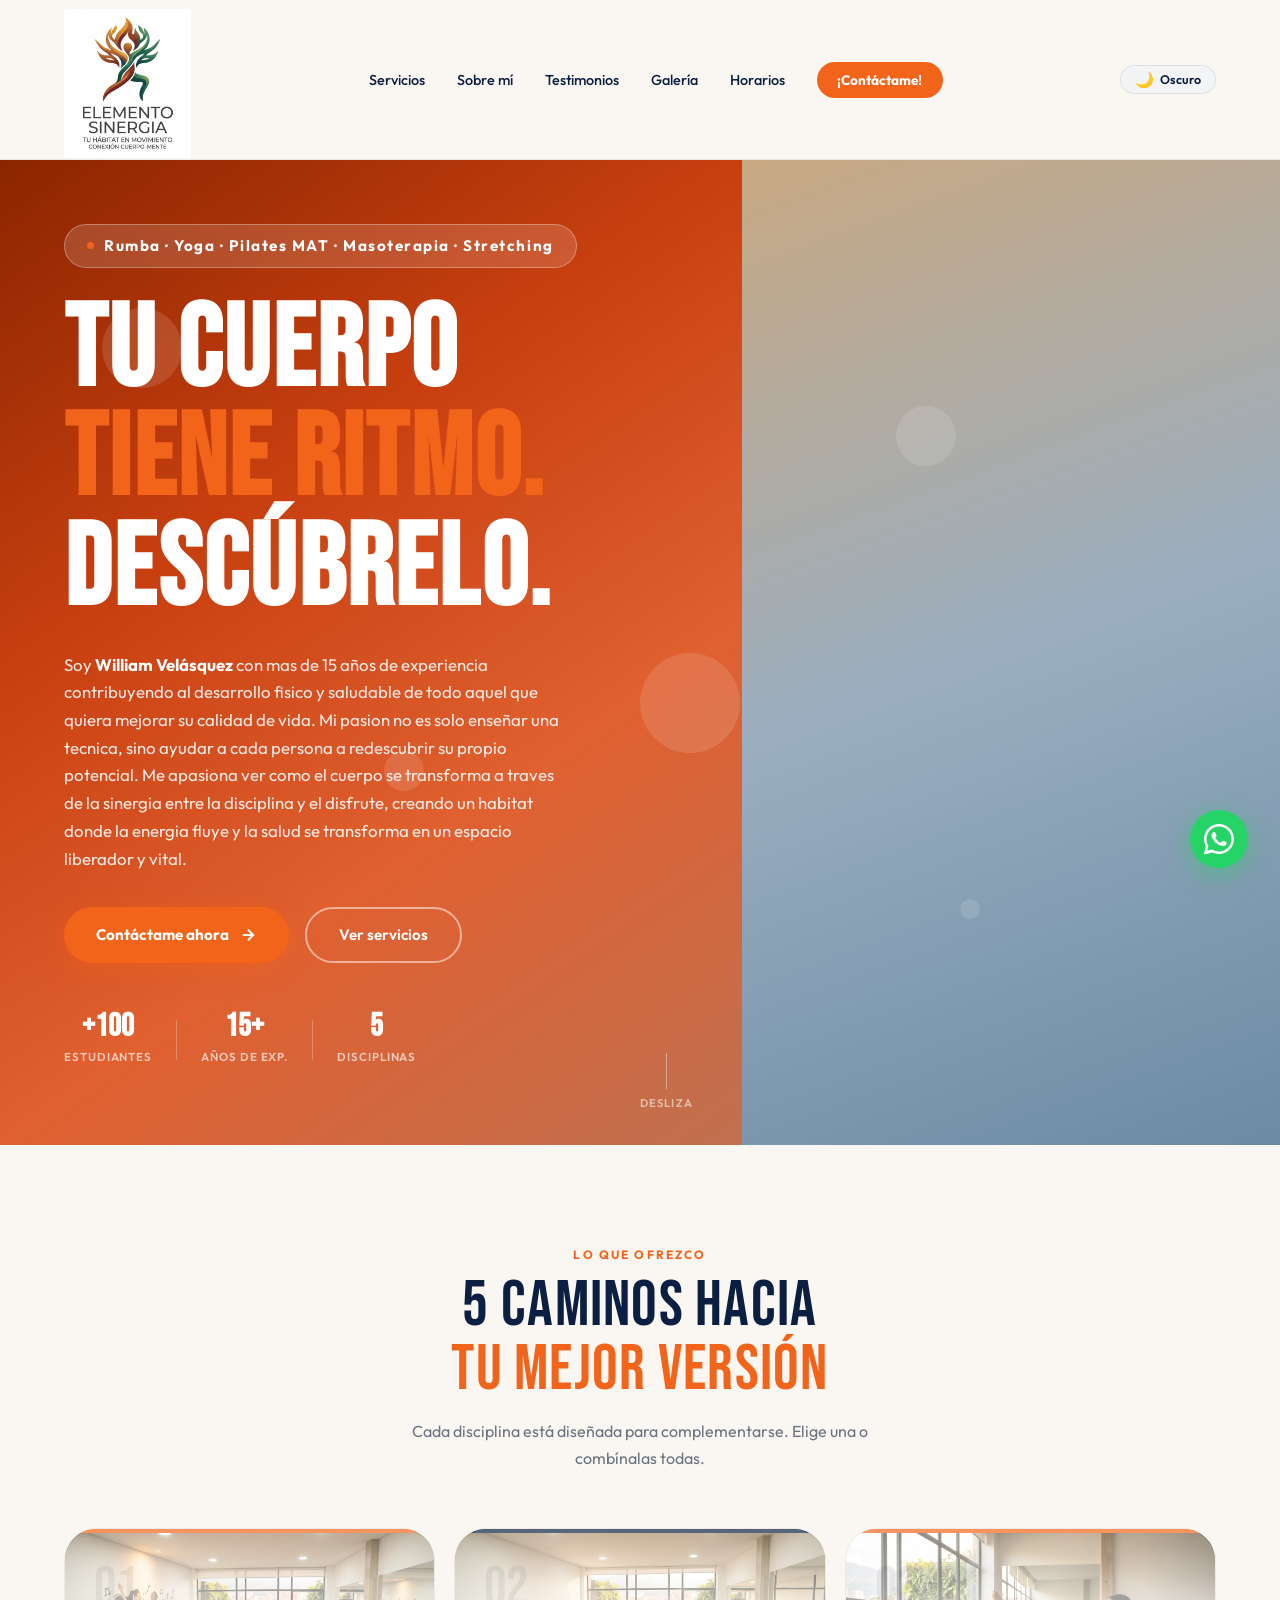
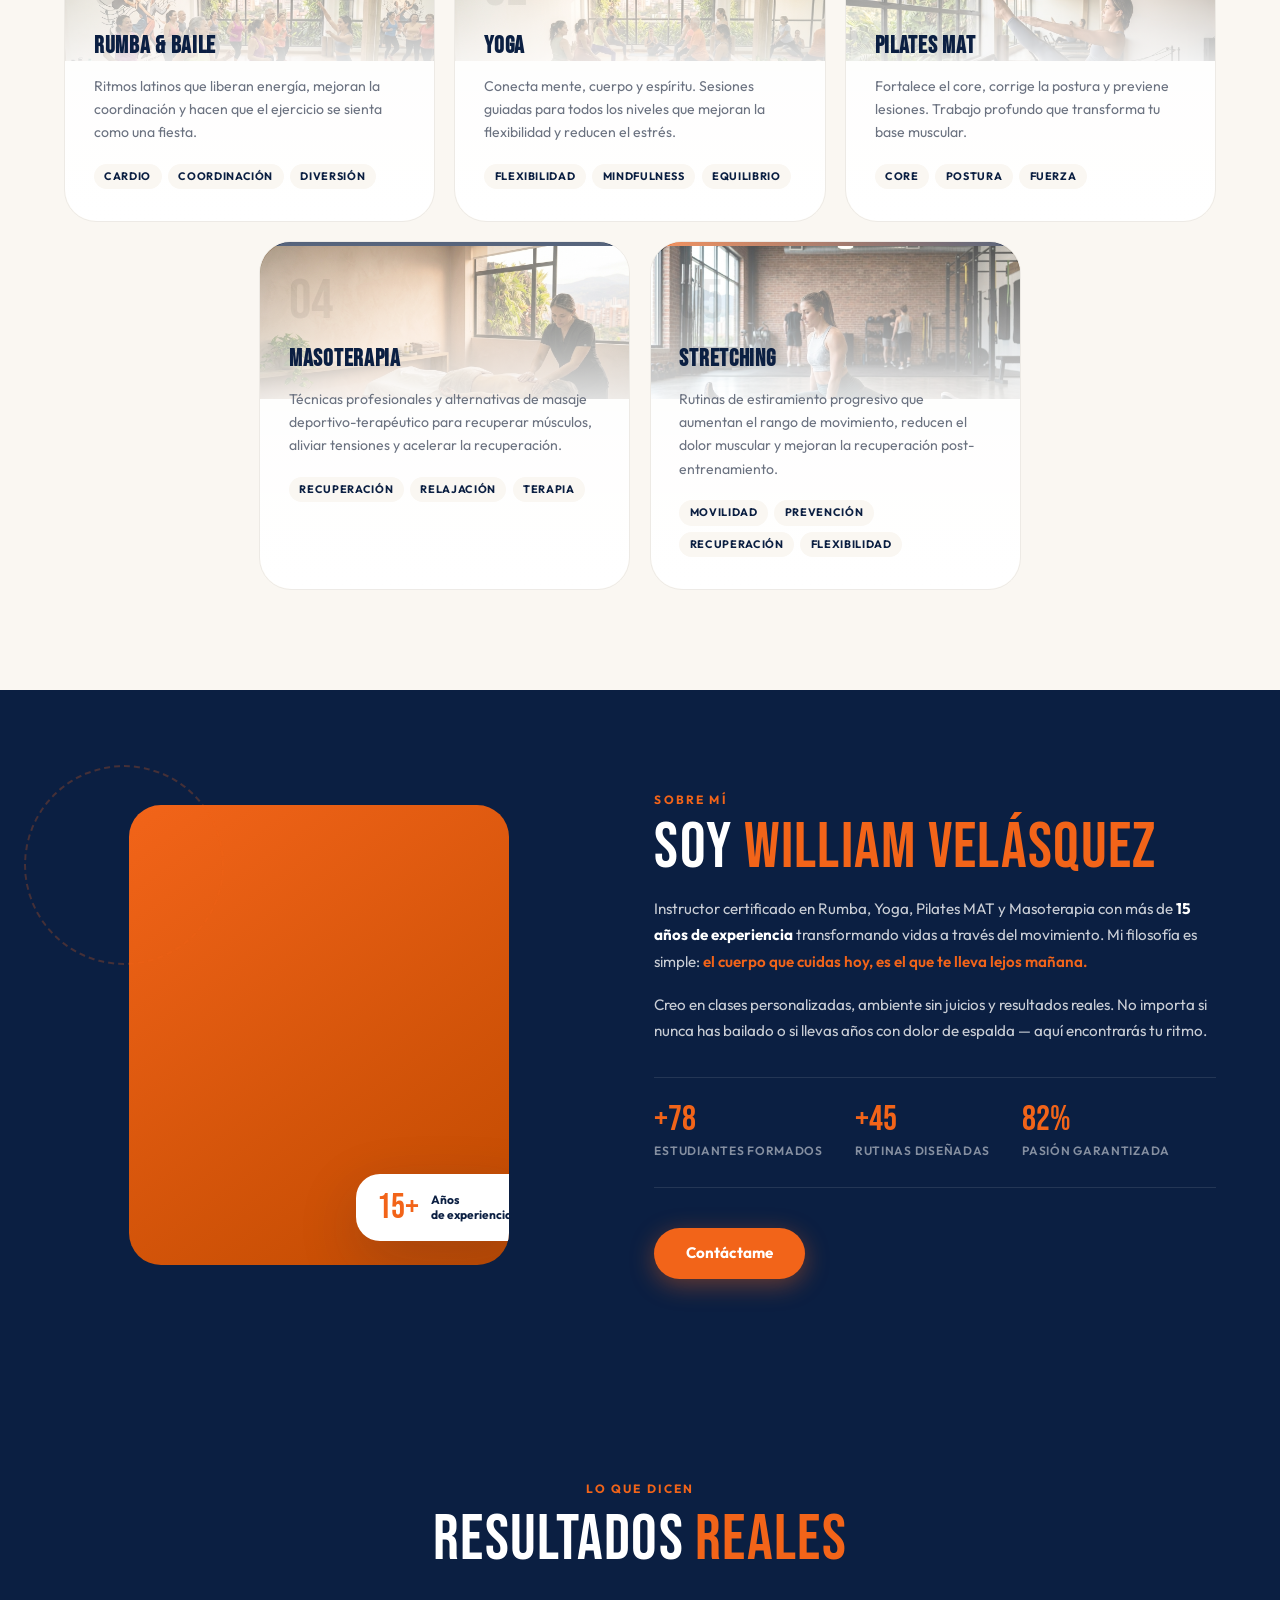
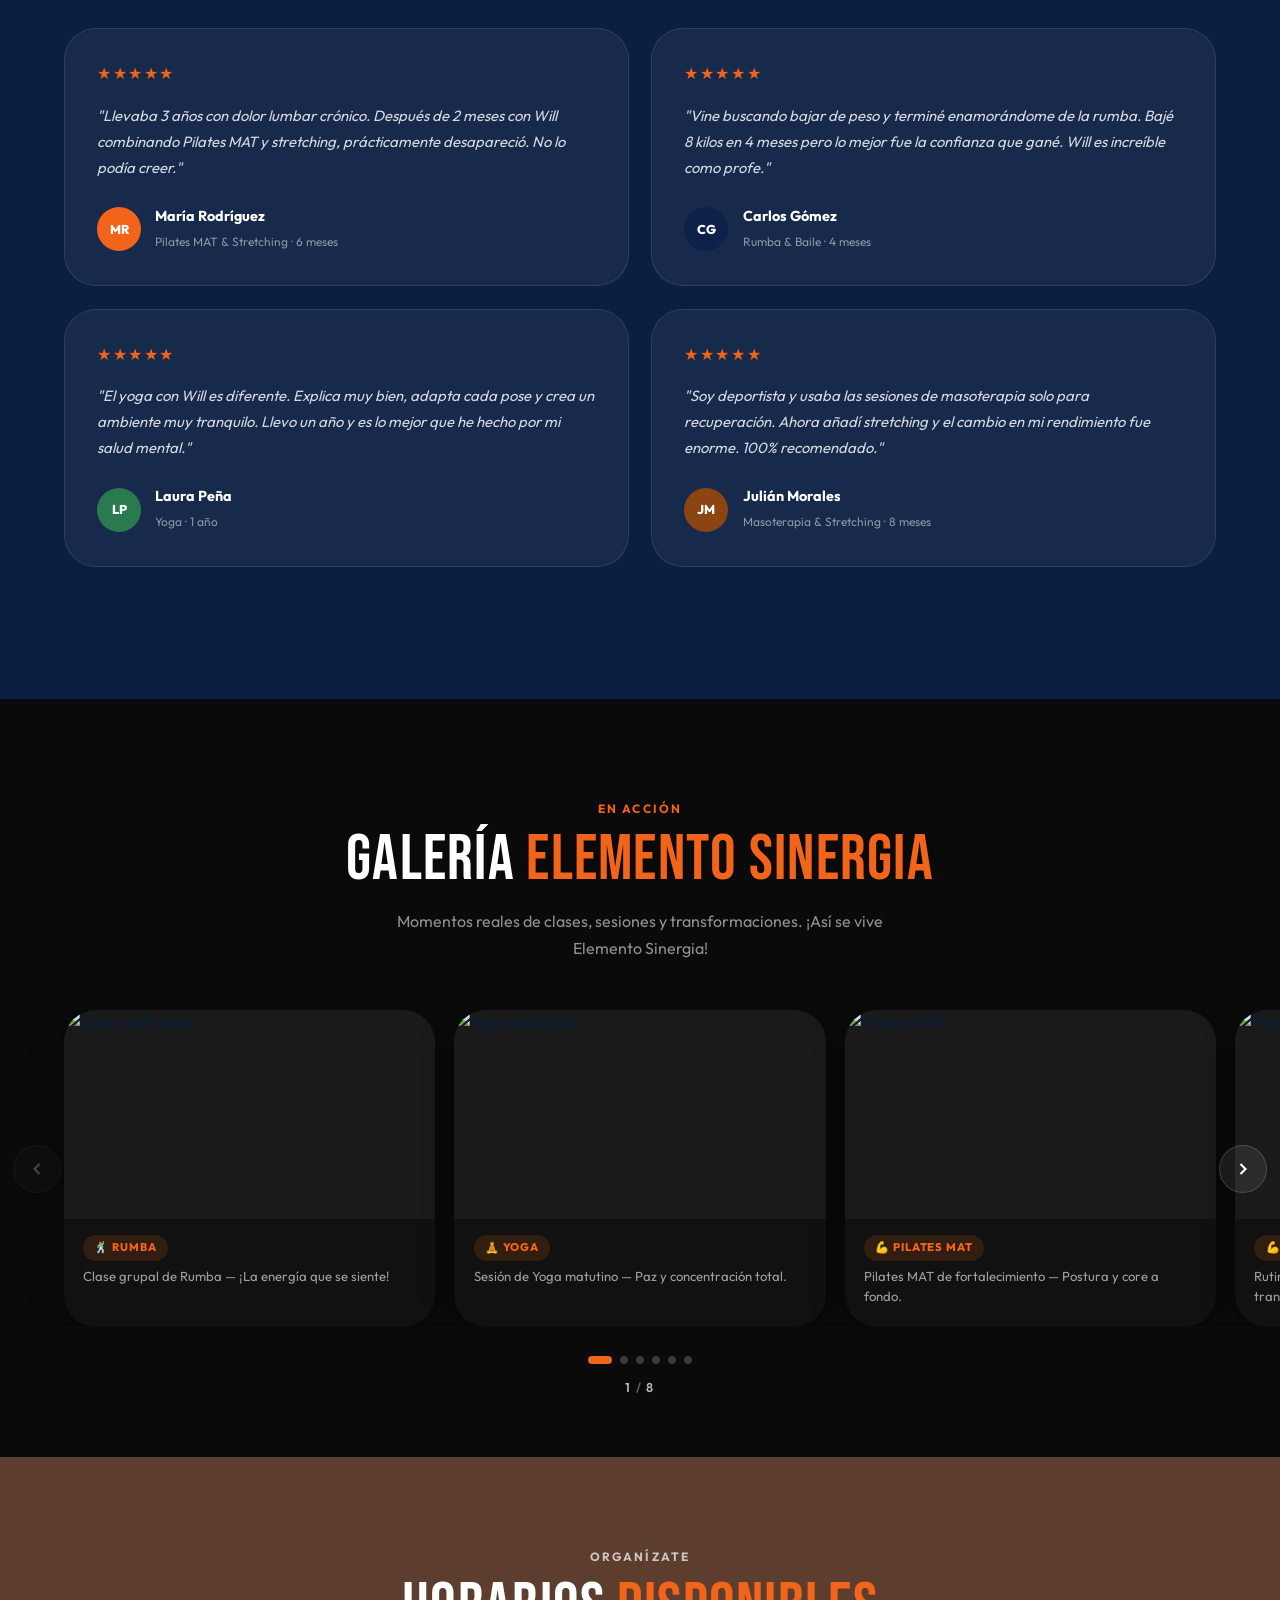
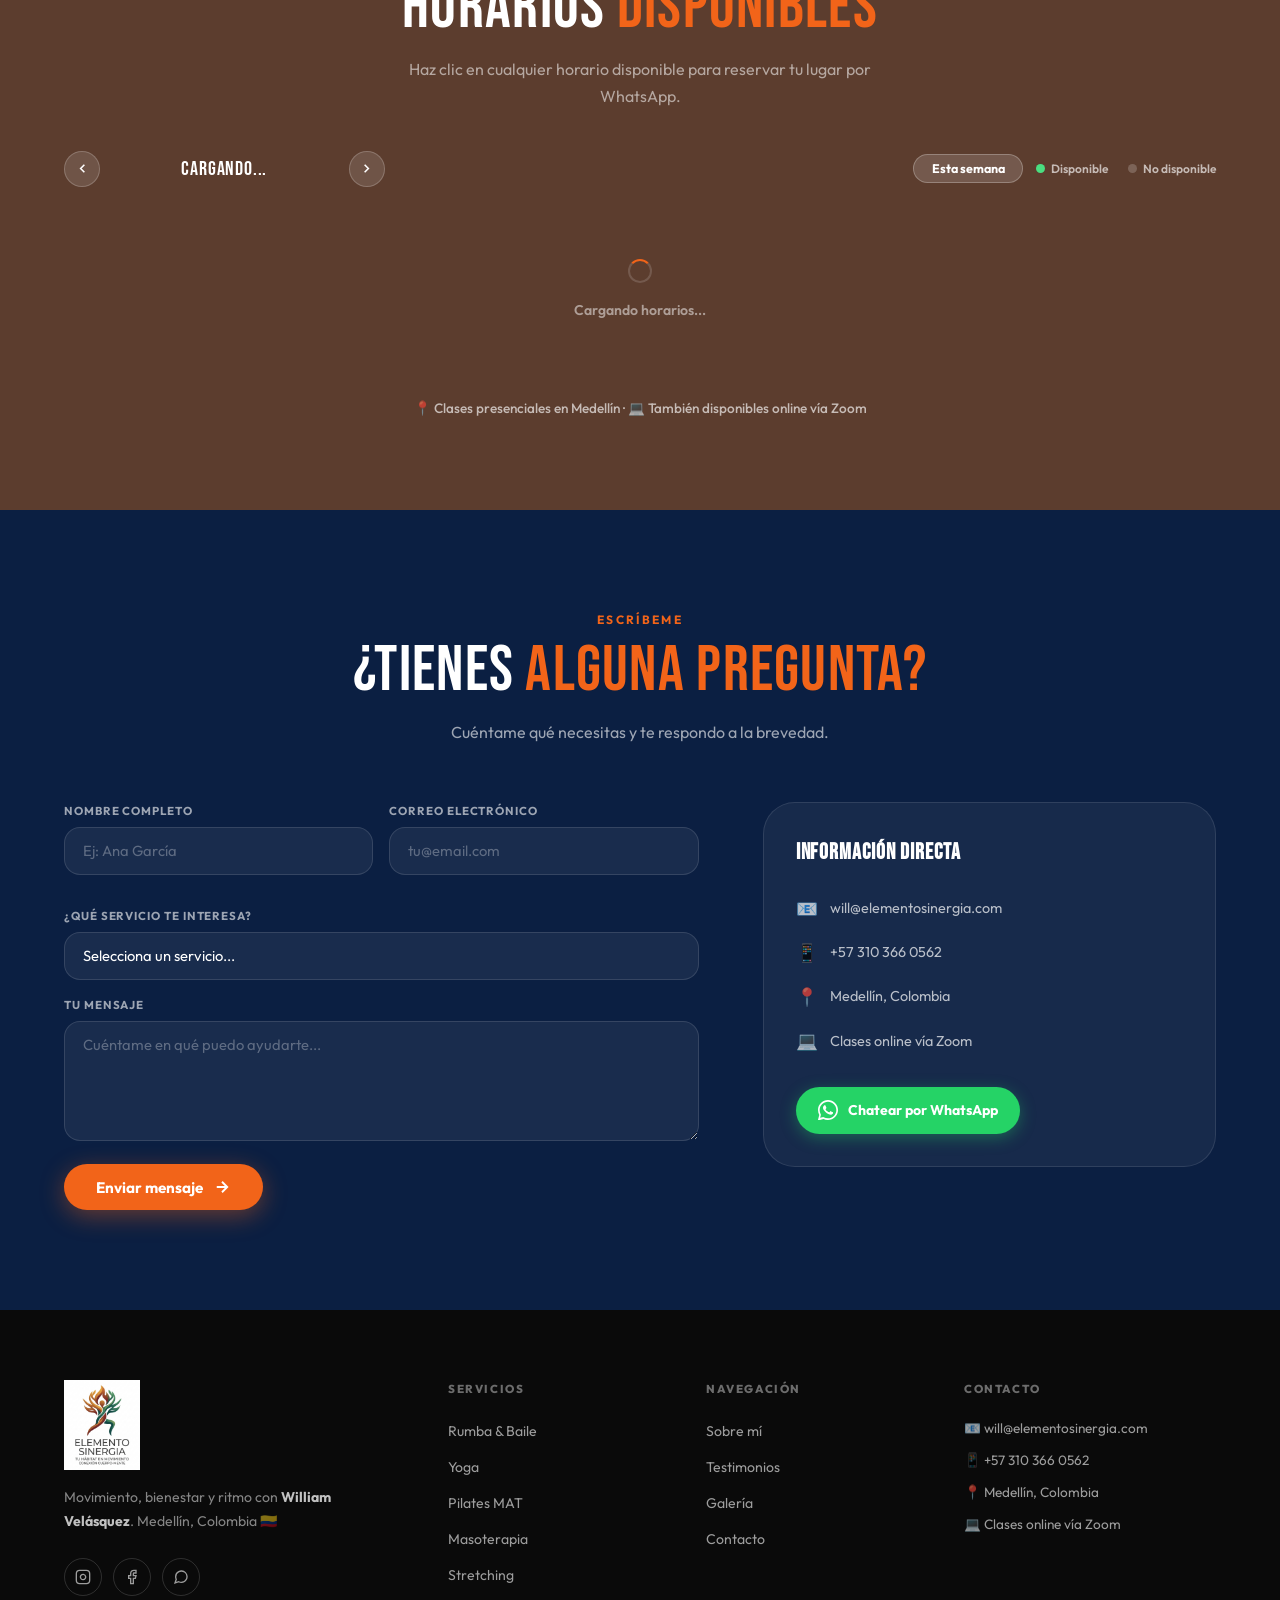
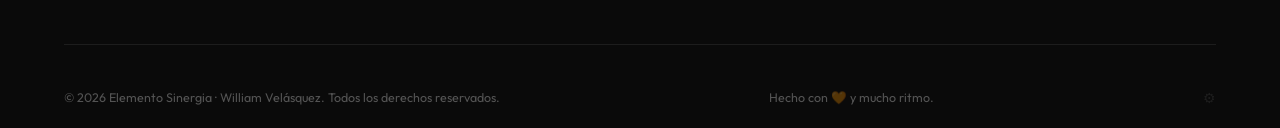
==== commit ef4feef2: "corregir modo oscuro en seccion contacto" ====
--- a/Proyecto/index.html
+++ b/Proyecto/index.html
@@ -26,7 +26,7 @@
   <div id="preloader">
     <div class="pre-inner">
       <div class="pre-logo">
-        <img src="../Multimedia/logosinergia.png" alt="Elemento Sinergia" class="pre-logo-img" />
+        <img src="Multimedia/logosinergia.png" alt="Elemento Sinergia" class="pre-logo-img" />
       </div>
       <div class="pre-bar"><div class="pre-bar-fill"></div></div>
       <p class="pre-txt">Cargando tu experiencia...</p>
@@ -35,7 +35,7 @@
 
   <nav id="navbar">
     <a href="#inicio" class="nav-logo">
-      <img src="../Multimedia/logosinergia.png" alt="Elemento Sinergia" class="nav-logo-img" />
+      <img src="Multimedia/logosinergia.png" alt="Elemento Sinergia" class="nav-logo-img" />
     </a>
     <ul class="nav-links" id="navLinks">
       <li><a href="#servicios">Servicios</a></li>
@@ -340,11 +340,73 @@
     </div>
   </section>
 
+  <section id="contacto" class="section-contacto">
+    <div class="container">
+      <div class="section-head">
+        <p class="eyebrow">Escríbeme</p>
+        <h2 class="section-title">¿Tienes <span class="accent">alguna pregunta?</span></h2>
+        <p class="section-sub">Cuéntame qué necesitas y te respondo a la brevedad.</p>
+      </div>
+      <div class="contacto-wrap">
+        <form id="formContacto" class="contacto-form" novalidate>
+          <div class="form-row">
+            <div class="form-group">
+              <label class="form-label" for="cNombre">Nombre completo</label>
+              <input class="form-input" type="text" id="cNombre" placeholder="Ej: Ana García" autocomplete="name" />
+            </div>
+            <div class="form-group">
+              <label class="form-label" for="cEmail">Correo electrónico</label>
+              <input class="form-input" type="email" id="cEmail" placeholder="tu@email.com" autocomplete="email" />
+            </div>
+          </div>
+          <div class="form-group">
+            <label class="form-label" for="cServicio">¿Qué servicio te interesa?</label>
+            <select class="form-input" id="cServicio">
+              <option value="">Selecciona un servicio...</option>
+              <option>Rumba &amp; Baile</option>
+              <option>Yoga</option>
+              <option>Pilates MAT</option>
+              <option>Masoterapia</option>
+              <option>Stretching</option>
+              <option>Información general</option>
+            </select>
+          </div>
+          <div class="form-group">
+            <label class="form-label" for="cMensaje">Tu mensaje</label>
+            <textarea class="form-input form-textarea" id="cMensaje" placeholder="Cuéntame en qué puedo ayudarte..." rows="4"></textarea>
+          </div>
+          <p id="contactoError" class="form-error hidden">Por favor completa nombre, correo y mensaje.</p>
+          <button type="submit" class="btn-primary contacto-submit">
+            <span>Enviar mensaje</span>
+            <svg viewBox="0 0 24 24" fill="none" stroke="currentColor" stroke-width="2.5" aria-hidden="true"><path d="M5 12h14M12 5l7 7-7 7"/></svg>
+          </button>
+        </form>
+        <div class="contacto-info">
+          <h3 class="contacto-info-title">Información directa</h3>
+          <ul class="contacto-info-list">
+            <li><span class="ci-icon" aria-hidden="true">📧</span><span>will@elementosinergia.com</span></li>
+            <li><span class="ci-icon" aria-hidden="true">📱</span><a href="https://wa.me/573103660562" target="_blank" rel="noopener">+57 310 366 0562</a></li>
+            <li><span class="ci-icon" aria-hidden="true">📍</span><span>Medellín, Colombia</span></li>
+            <li><span class="ci-icon" aria-hidden="true">💻</span><span>Clases online vía Zoom</span></li>
+          </ul>
+          <a href="https://wa.me/573103660562?text=Hola%20William!%20Quiero%20informaci%C3%B3n%20sobre%20las%20clases%20de%20Elemento%20Sinergia."
+             class="btn-wa-contacto" target="_blank" rel="noopener" aria-label="Chatear por WhatsApp">
+            <svg viewBox="0 0 24 24" fill="currentColor" width="20" height="20" aria-hidden="true">
+              <path d="M17.472 14.382c-.297-.149-1.758-.867-2.03-.967-.273-.099-.471-.148-.67.15-.197.297-.767.966-.94 1.164-.173.199-.347.223-.644.075-.297-.15-1.255-.463-2.39-1.475-.883-.788-1.48-1.761-1.653-2.059-.173-.297-.018-.458.13-.606.134-.133.298-.347.446-.52.149-.174.198-.298.298-.497.099-.198.05-.371-.025-.52-.075-.149-.669-1.612-.916-2.207-.242-.579-.487-.5-.669-.51-.173-.008-.371-.01-.57-.01-.198 0-.52.074-.792.372-.272.297-1.04 1.016-1.04 2.479 0 1.462 1.065 2.875 1.213 3.074.149.198 2.096 3.2 5.077 4.487.709.306 1.262.489 1.694.625.712.227 1.36.195 1.871.118.571-.085 1.758-.719 2.006-1.413.248-.694.248-1.289.173-1.413-.074-.124-.272-.198-.57-.347z"/>
+              <path d="M12 0C5.373 0 0 5.373 0 12c0 2.122.554 4.118 1.523 5.855L.057 23.428a.75.75 0 0 0 .914.914l5.663-1.453A11.945 11.945 0 0 0 12 24c6.627 0 12-5.373 12-12S18.627 0 12 0zm0 22c-1.891 0-3.667-.497-5.207-1.367l-.371-.214-3.862.991.999-3.77-.228-.381A9.944 9.944 0 0 1 2 12C2 6.477 6.477 2 12 2s10 4.477 10 10-4.477 10-10 10z"/>
+            </svg>
+            Chatear por WhatsApp
+          </a>
+        </div>
+      </div>
+    </div>
+  </section>
+
   <footer>
     <div class="container footer-inner">
       <div class="footer-brand">
         <a href="#inicio" class="nav-logo footer-logo">
-          <img src="../Multimedia/logosinergia.png" alt="Elemento Sinergia" class="footer-logo-img" />
+          <img src="Multimedia/logosinergia.png" alt="Elemento Sinergia" class="footer-logo-img" />
         </a>
         <p class="footer-desc">
           Movimiento, bienestar y ritmo con <strong>William Velásquez</strong>.
@@ -388,7 +450,7 @@
           <li><a href="#contacto">Contacto</a></li>
         </ul>
       </div>
-      <div class="footer-col" id="contacto">
+      <div class="footer-col">
         <h4>Contacto</h4>
         <ul class="footer-contact">
           <li>📧 will@elementosinergia.com</li>
@@ -421,317 +483,37 @@
 
   <script src="Will.js"></script>
 
-  <script>
-    setTimeout(function () {
-      function easeOut(t) { return 1 - Math.pow(1 - t, 3); }
-      function animar(el) {
-        var destino  = parseFloat(el.getAttribute('data-count'));
-        var duracion = parseInt(el.getAttribute('data-duration') || '2000');
-        var prefijo  = el.getAttribute('data-prefix') || '';
-        var sufijo   = el.getAttribute('data-suffix') || '';
-        var inicio   = performance.now();
-        function tick(now) {
-          var t = Math.min((now - inicio) / duracion, 1);
-          el.textContent = prefijo + Math.floor(destino * easeOut(t)) + sufijo;
-          if (t < 1) requestAnimationFrame(tick);
-          else el.textContent = prefijo + destino + sufijo;
-        }
-        requestAnimationFrame(tick);
-      }
-      function enPantalla(el) { var r = el.getBoundingClientRect(); return r.top < window.innerHeight && r.bottom > 0; }
-      var pendientes = Array.prototype.slice.call(document.querySelectorAll('[data-count]'));
-      function revisar() {
-        pendientes = pendientes.filter(function (el) {
-          if (el.getAttribute('data-hecho')) return false;
-          if (enPantalla(el)) { el.setAttribute('data-hecho', '1'); animar(el); return false; }
-          return true;
-        });
-        if (!pendientes.length) window.removeEventListener('scroll', revisar);
-      }
-      revisar();
-      window.addEventListener('scroll', revisar, { passive: true });
-    }, 1200);
-  </script>
-
-  <!-- Popup seleccion servicio -->
-  <div id="svcPopupOverlay" style="display:none;position:fixed;inset:0;z-index:9990;background:rgba(0,0,0,.55);backdrop-filter:blur(4px);align-items:center;justify-content:center;padding:1.5rem;">
-    <div style="background:#fff;border-radius:20px;padding:2rem;width:100%;max-width:400px;box-shadow:0 20px 60px rgba(0,0,0,.3);">
-      <p style="font-family:'Bebas Neue',sans-serif;font-size:1.6rem;color:#0B1F42;margin-bottom:.2rem;letter-spacing:.03em;">Reserva tu clase</p>
-      <p id="svcPopupInfo" style="font-size:.82rem;color:#6B7280;font-weight:600;margin-bottom:1.2rem;"></p>
-
-      <!-- Paso 1: elegir clase -->
+  <!-- Popup selección servicio -->
+  <div id="svcPopupOverlay" class="popup-overlay" role="dialog" aria-modal="true" aria-labelledby="popupTitulo">
+    <div class="popup-dialog">
+      <p id="popupTitulo" class="popup-title">Reserva tu clase</p>
+      <p id="svcPopupInfo" class="popup-info"></p>
+
       <div id="popupPaso1">
-        <p style="font-size:.7rem;font-weight:800;letter-spacing:.1em;text-transform:uppercase;color:#0B1F42;margin-bottom:.6rem;">Elige la clase</p>
-        <div id="svcBtns" style="display:grid;grid-template-columns:1fr 1fr;gap:.6rem;margin-bottom:1.2rem;"></div>
-      </div>
-
-      <!-- Paso 2: datos personales -->
-      <div id="popupPaso2" style="display:none;">
-        <p style="font-size:.7rem;font-weight:800;letter-spacing:.1em;text-transform:uppercase;color:#0B1F42;margin-bottom:.8rem;">Tus datos</p>
-        <div style="margin-bottom:.8rem;">
-          <label style="display:block;font-size:.72rem;font-weight:700;color:#0B1F42;margin-bottom:.35rem;letter-spacing:.06em;text-transform:uppercase;">Nombre completo</label>
-          <input id="popupNombre" type="text" placeholder="Ej: Juan García" style="width:100%;padding:.75rem 1rem;border:1.5px solid rgba(0,0,0,.1);border-radius:12px;font-family:Outfit,sans-serif;font-size:.9rem;color:#0B1F42;background:#F3F4F6;outline:none;" />
-        </div>
-        <div style="margin-bottom:1.2rem;">
-          <label style="display:block;font-size:.72rem;font-weight:700;color:#0B1F42;margin-bottom:.35rem;letter-spacing:.06em;text-transform:uppercase;">Dirección del domicilio</label>
-          <input id="popupDireccion" type="text" placeholder="Ej: Calle 50 #32-15, Laureles" style="width:100%;padding:.75rem 1rem;border:1.5px solid rgba(0,0,0,.1);border-radius:12px;font-family:Outfit,sans-serif;font-size:.9rem;color:#0B1F42;background:#F3F4F6;outline:none;" />
-        </div>
-        <p id="popupError" style="display:none;color:#dc2626;font-size:.78rem;font-weight:600;margin-bottom:.8rem;">Por favor completa todos los campos.</p>
-        <button id="popupConfirmar" style="width:100%;padding:.85rem;background:#F26419;color:#fff;border:none;border-radius:999px;font-family:Outfit,sans-serif;font-weight:700;font-size:.92rem;cursor:pointer;margin-bottom:.6rem;">Confirmar reserva →</button>
-        <button onclick="volverPaso1Svc()" style="width:100%;padding:.65rem;background:#F3F4F6;border:none;border-radius:999px;font-family:Outfit,sans-serif;font-weight:700;font-size:.82rem;color:#6B7280;cursor:pointer;">← Volver</button>
-      </div>
-
-      <button onclick="cerrarPopupSvc()" style="width:100%;padding:.7rem;background:#F3F4F6;border:none;border-radius:999px;font-family:'Outfit',sans-serif;font-weight:700;font-size:.85rem;color:#6B7280;cursor:pointer;margin-top:.5rem;">Cancelar</button>
+        <p class="popup-section-lbl">Elige la clase</p>
+        <div id="svcBtns" class="svc-btns-grid"></div>
+      </div>
+
+      <div id="popupPaso2" class="hidden">
+        <p class="popup-section-lbl">Tus datos</p>
+        <div class="popup-field">
+          <label class="popup-field-label" for="popupNombre">Nombre completo</label>
+          <input class="popup-field-input" type="text" id="popupNombre" placeholder="Ej: Juan García" autocomplete="name" />
+        </div>
+        <div class="popup-field">
+          <label class="popup-field-label" for="popupDireccion">Dirección del domicilio</label>
+          <input class="popup-field-input" type="text" id="popupDireccion" placeholder="Ej: Calle 50 #32-15, Laureles" autocomplete="street-address" />
+        </div>
+        <p id="popupError" class="popup-error hidden">Por favor completa todos los campos.</p>
+        <button id="popupConfirmar" class="popup-btn-primary" type="button">Confirmar reserva →</button>
+        <button id="popupVolver" class="popup-btn-secondary" type="button">← Volver</button>
+      </div>
+
+      <button id="popupCancelar" class="popup-btn-cancel" type="button">Cancelar</button>
     </div>
   </div>
 
-  <script type="module">
-    import { initializeApp } from "https://www.gstatic.com/firebasejs/10.12.0/firebase-app.js";
-    import { getFirestore, doc, getDoc, setDoc, deleteDoc, collection, addDoc, serverTimestamp } from "https://www.gstatic.com/firebasejs/10.12.0/firebase-firestore.js";
-
-    const firebaseConfig = {
-      apiKey:            "AIzaSyC_k8SIIMG9Qvn69AOcQ2rF3cUWfZySPFk",
-      authDomain:        "elemento-sinergia.firebaseapp.com",
-      projectId:         "elemento-sinergia",
-      storageBucket:     "elemento-sinergia.firebasestorage.app",
-      messagingSenderId: "782989236753",
-      appId:             "1:782989236753:web:e809a172257acc0139afb0"
-    };
-
-    const app = initializeApp(firebaseConfig, 'public');
-    const db  = getFirestore(app);
-
-    const HORAS   = ['06:00','07:00','08:00','09:00','10:00','11:00',
-                     '12:00','13:00','14:00','15:00','16:00','17:00',
-                     '18:00','19:00','20:00'];
-    const DIAS    = ['Dom','Lun','Mar','Mié','Jue','Vie','Sáb'];
-    const DIAS_L  = ['Domingo','Lunes','Martes','Miércoles','Jueves','Viernes','Sábado'];
-    const MESES   = ['enero','febrero','marzo','abril','mayo','junio',
-                     'julio','agosto','septiembre','octubre','noviembre','diciembre'];
-    const MESES_S = ['Ene','Feb','Mar','Abr','May','Jun','Jul','Ago','Sep','Oct','Nov','Dic'];
-
-    const SERVICIOS = [
-      { id:'Rumba',       label:'Rumba & Baile',  emo:'🕺' },
-      { id:'Yoga',        label:'Yoga',            emo:'🧘' },
-      { id:'Pilates',     label:'Pilates MAT',     emo:'💪' },
-      { id:'Masoterapia', label:'Masoterapia',     emo:'🤲' },
-      { id:'Stretching',  label:'Stretching',      emo:'🤸' }
-    ];
-
-    let weekOffset = 0;
-
-    function getWeekDates(offset) {
-      const today  = new Date();
-      const day    = today.getDay();
-      const monday = new Date(today);
-      monday.setDate(today.getDate() - day + 1 + offset * 7);
-      monday.setHours(0,0,0,0);
-      const days = [];
-      for (let i = 0; i < 7; i++) {
-        const d = new Date(monday);
-        d.setDate(monday.getDate() + i);
-        days.push(d);
-      }
-      return days;
-    }
-
-    function dateKey(d, hora) {
-      const y   = d.getFullYear();
-      const m   = String(d.getMonth()+1).padStart(2,'0');
-      const day = String(d.getDate()).padStart(2,'0');
-      return y + '-' + m + '-' + day + '_' + hora;
-    }
-
-    function isPast(d, hora) {
-      const now = new Date();
-      const slotDate = new Date(d);
-      slotDate.setHours(parseInt(hora.split(':')[0]), 0, 0, 0);
-      return slotDate < now;
-    }
-
-    function isToday(d) {
-      const t = new Date();
-      return d.getDate()===t.getDate() && d.getMonth()===t.getMonth() && d.getFullYear()===t.getFullYear();
-    }
-
-    function buildWaLink(d, hora, servicio, modalidad) {
-      const dow   = DIAS_L[d.getDay()];
-      const fecha = dow + ' ' + d.getDate() + ' de ' + MESES[d.getMonth()];
-      const msg   = 'Hola William! Quiero reservar la clase de ' + servicio + ' el ' + fecha + ' a las ' + hora + '. Modalidad: ' + modalidad + '.';
-      return 'https://wa.me/573103660562?text=' + encodeURIComponent(msg);
-    }
-
-    // Estado del popup
-    var popupEstado = { d: null, hora: null, modalidad: null, servicio: null, fecha: null };
-
-    window.cerrarPopupSvc = function() {
-      document.getElementById('svcPopupOverlay').style.display = 'none';
-      popupEstado = { d: null, hora: null, modalidad: null, servicio: null, fecha: null };
-    };
-
-    window.volverPaso1Svc = function() {
-      document.getElementById('popupPaso1').style.display = 'block';
-      document.getElementById('popupPaso2').style.display = 'none';
-      document.getElementById('popupError').style.display = 'none';
-    };
-
-    function abrirPopupSvc(d, hora, modalidad) {
-      const dow    = DIAS_L[d.getDay()];
-      const fecha  = dow + ' ' + d.getDate() + ' de ' + MESES[d.getMonth()];
-      const modTxt = modalidad === 'Online' ? '💻 Online' : modalidad === 'Ambas' ? '📍💻 Presencial y Online' : '📍 Presencial';
-      document.getElementById('svcPopupInfo').textContent = hora + ' · ' + fecha + ' · ' + modTxt;
-
-      // Mostrar paso 1
-      document.getElementById('popupPaso1').style.display = 'block';
-      document.getElementById('popupPaso2').style.display = 'none';
-      document.getElementById('popupError').style.display = 'none';
-      document.getElementById('popupNombre').value = '';
-      document.getElementById('popupDireccion').value = '';
-
-      // Construir botones de servicios
-      const btns = document.getElementById('svcBtns');
-      btns.innerHTML = '';
-      SERVICIOS.forEach(function(svc) {
-        const btn = document.createElement('button');
-        btn.style.cssText = 'padding:.8rem .5rem;background:#FAF7F2;border:1.5px solid rgba(0,0,0,.08);border-radius:14px;font-family:Outfit,sans-serif;font-weight:700;font-size:.82rem;color:#0B1F42;cursor:pointer;display:flex;flex-direction:column;align-items:center;gap:.3rem;transition:all .2s;';
-        btn.innerHTML = '<span style="font-size:1.4rem;">' + svc.emo + '</span><span>' + svc.label + '</span>';
-        btn.addEventListener('mouseenter', function() { btn.style.background='#F26419'; btn.style.color='#fff'; btn.style.borderColor='#F26419'; });
-        btn.addEventListener('mouseleave', function() { btn.style.background='#FAF7F2'; btn.style.color='#0B1F42'; btn.style.borderColor='rgba(0,0,0,.08)'; });
-        btn.addEventListener('click', function() {
-          var mod = modalidad === 'Ambas' ? 'Presencial y Online' : modalidad;
-          popupEstado.d = d; popupEstado.hora = hora;
-          popupEstado.modalidad = mod; popupEstado.servicio = svc.id;
-          popupEstado.fecha = fecha;
-          // Ir al paso 2
-          document.getElementById('popupPaso1').style.display = 'none';
-          document.getElementById('popupPaso2').style.display = 'block';
-        });
-        btns.appendChild(btn);
-      });
-
-      document.getElementById('svcPopupOverlay').style.display = 'flex';
-    }
-
-    // Confirmar reserva con nombre y dirección
-    document.getElementById('popupConfirmar').addEventListener('click', async function() {
-      var nombre    = document.getElementById('popupNombre').value.trim();
-      var direccion = document.getElementById('popupDireccion').value.trim();
-      var errEl     = document.getElementById('popupError');
-
-      if (!nombre || !direccion) {
-        errEl.style.display = 'block';
-        return;
-      }
-      errEl.style.display = 'none';
-
-      var d         = popupEstado.d;
-      var hora      = popupEstado.hora;
-      var servicio  = popupEstado.servicio;
-      var mod       = popupEstado.modalidad;
-      var fecha     = popupEstado.fecha;
-      var slotK     = dateKey(d, hora);
-
-      // Construir mensaje WhatsApp con nombre y dirección
-      var msg = 'Hola William! Quiero reservar la clase de ' + servicio +
-                ' el ' + fecha + ' a las ' + hora + '.' +
-                '%0ANombre: ' + encodeURIComponent(nombre) +
-                '%0ADirección: ' + encodeURIComponent(direccion) +
-                '%0AModalidad: ' + mod;
-
-      window.open('https://wa.me/573103660562?text=' + msg, '_blank', 'noopener');
-      cerrarPopupSvc();
-
-      try {
-        await addDoc(collection(db, 'reservas'), {
-          servicio:   servicio,
-          hora:       hora,
-          fecha:      fecha,
-          fechaISO:   d.toISOString().split('T')[0],
-          modalidad:  mod,
-          nombre:     nombre,
-          direccion:  direccion,
-          slotKey:    slotK,
-          estado:     'pendiente',
-          creadoEn:   serverTimestamp()
-        });
-        // El slot NO se elimina — William lo desactiva manualmente desde el admin
-      } catch(e) { console.log('Error en reserva:', e); }
-    });
-
-    document.getElementById('svcPopupOverlay').addEventListener('click', function(e) {
-      if (e.target === document.getElementById('svcPopupOverlay')) cerrarPopupSvc();
-    });
-
-    async function renderPublicCal() {
-      const cal = document.getElementById('horCal');
-      if (!cal) return;
-      cal.innerHTML = '<div class="hor-loading"><div class="hor-spinner"></div><br>Cargando horarios...</div>';
-
-      const days = getWeekDates(weekOffset);
-      const d0 = days[0], d6 = days[6];
-      document.getElementById('horWeekLabel').textContent =
-        d0.getDate() + ' ' + MESES_S[d0.getMonth()] + ' - ' + d6.getDate() + ' ' + MESES_S[d6.getMonth()] + ' ' + d6.getFullYear();
-
-      const allKeys = [];
-      days.forEach(function(d) { HORAS.forEach(function(h) { allKeys.push(dateKey(d,h)); }); });
-      const cache = {};
-      await Promise.all(allKeys.map(async function(key) {
-        try {
-          const snap = await getDoc(doc(db,'horarios',key));
-          if (snap.exists()) cache[key] = snap.data();
-        } catch(e) {}
-      }));
-
-      cal.innerHTML = '';
-      cal.appendChild(document.createElement('div'));
-
-      days.forEach(function(d) {
-        const head = document.createElement('div');
-        head.className = 'hor-day-head' + (isToday(d) ? ' hor-today' : '');
-        head.innerHTML = '<span class="hor-dow">' + DIAS[d.getDay()] + '</span><div class="hor-dom">' + d.getDate() + '</div>';
-        cal.appendChild(head);
-      });
-
-      HORAS.forEach(function(hora) {
-        // Si todos los dias de esta hora son pasados, omitir la fila completa
-        var todaPasada = days.every(function(d) { return isPast(d, hora); });
-        if (todaPasada) return;
-
-        const lbl = document.createElement('div');
-        lbl.className = 'hor-hour-lbl';
-        lbl.textContent = hora;
-        cal.appendChild(lbl);
-
-        days.forEach(function(d) {
-          const key  = dateKey(d, hora);
-          const data = cache[key];
-          const past = isPast(d, hora);
-          const slot = document.createElement('div');
-          slot.className = 'hor-slot' + (data && !past ? ' hor-avail' : '') + (past ? ' hor-past' : '');
-
-          if (data && !past) {
-            const modIcon = data.modalidad === 'Online' ? '💻' : data.modalidad === 'Ambas' ? '📍💻' : '📍';
-            slot.innerHTML = '<span class="hor-slot-icon">✅</span><span class="hor-slot-svc">Disponible</span><span class="hor-slot-mod">' + modIcon + '</span>';
-            slot.title = 'Disponible · ' + hora + ' · ' + data.modalidad;
-            slot.addEventListener('click', (function(dd, h, mod) {
-              return function() { abrirPopupSvc(dd, h, mod); };
-            }(d, hora, data.modalidad)));
-          } else {
-            slot.innerHTML = '<span class="hor-slot-icon">·</span>';
-          }
-          cal.appendChild(slot);
-        });
-      });
-    }
-
-    document.getElementById('horPrev').addEventListener('click', function() { weekOffset--; renderPublicCal(); });
-    document.getElementById('horNext').addEventListener('click', function() { weekOffset++; renderPublicCal(); });
-    document.getElementById('horToday').addEventListener('click', function() { weekOffset = 0; renderPublicCal(); });
-
-    renderPublicCal();
-  </script>
-
-
+  <script type="module" src="firebase-public.js"></script>
 
   <script>
     if ('serviceWorker' in navigator) {
--- a/Proyecto/Willstyle.css
+++ b/Proyecto/Willstyle.css
@@ -505,11 +505,11 @@
 }
 
 /* Imagen de fondo via pseudo-elemento — no compite con background-color */
-#servicesTrack .svc-card:nth-child(1)::before { background-image: url('../Multimedia/rumbaimg.png');      }
-#servicesTrack .svc-card:nth-child(2)::before { background-image: url('../Multimedia/yogaimg.png');       }
-#servicesTrack .svc-card:nth-child(3)::before { background-image: url('../Multimedia/pilatesimg.png');    }
-#servicesTrack .svc-card:nth-child(4)::before { background-image: url('../Multimedia/masoterapia.png');   }
-#servicesTrack .svc-card:nth-child(5)::before { background-image: url('../Multimedia/stretchingimg.png'); }
+#servicesTrack .svc-card:nth-child(1)::before { background-image: url('Multimedia/rumbaimg.png');      }
+#servicesTrack .svc-card:nth-child(2)::before { background-image: url('Multimedia/yogaimg.png');       }
+#servicesTrack .svc-card:nth-child(3)::before { background-image: url('Multimedia/pilatesimg.png');    }
+#servicesTrack .svc-card:nth-child(4)::before { background-image: url('Multimedia/masoterapia.png');   }
+#servicesTrack .svc-card:nth-child(5)::before { background-image: url('Multimedia/stretchingimg.png'); }
 
 .svc-card::before {
   content: '';
@@ -1804,4 +1804,336 @@
 /* Modo oscuro */
 [data-theme="dark"] .svc-card .svc-hover-panel {
   background: linear-gradient(to top, var(--orange-dk) 0%, rgba(212,84,15,.92) 100%);
-}+}
+
+/* ══════════════════════════════════════════════════════════════
+   UTILIDAD GLOBAL
+══════════════════════════════════════════════════════════════ */
+.hidden { display: none !important; }
+
+/* ══════════════════════════════════════════════════════════════
+   POPUP DE RESERVA
+══════════════════════════════════════════════════════════════ */
+.popup-overlay {
+  display: none;
+  position: fixed;
+  inset: 0;
+  z-index: 9990;
+  background: rgba(0,0,0,.55);
+  backdrop-filter: blur(4px);
+  -webkit-backdrop-filter: blur(4px);
+  align-items: center;
+  justify-content: center;
+  padding: 1.5rem;
+}
+.popup-overlay.popup-visible { display: flex; }
+
+.popup-dialog {
+  background: var(--white);
+  border-radius: 20px;
+  padding: 2rem;
+  width: 100%;
+  max-width: 400px;
+  box-shadow: 0 20px 60px rgba(0,0,0,.3);
+}
+
+.popup-title {
+  font-family: var(--font-h);
+  font-size: 1.6rem;
+  color: var(--navy);
+  margin-bottom: .2rem;
+  letter-spacing: .03em;
+}
+
+.popup-info {
+  font-size: .82rem;
+  color: var(--gray);
+  font-weight: 600;
+  margin-bottom: 1.2rem;
+}
+
+.popup-section-lbl {
+  font-size: .7rem;
+  font-weight: 800;
+  letter-spacing: .1em;
+  text-transform: uppercase;
+  color: var(--navy);
+  margin-bottom: .6rem;
+}
+
+.svc-btns-grid {
+  display: grid;
+  grid-template-columns: 1fr 1fr;
+  gap: .6rem;
+  margin-bottom: 1.2rem;
+}
+
+.svc-btn {
+  padding: .8rem .5rem;
+  background: var(--cream);
+  border: 1.5px solid rgba(0,0,0,.08);
+  border-radius: 14px;
+  font-family: var(--font-b);
+  font-weight: 700;
+  font-size: .82rem;
+  color: var(--navy);
+  cursor: pointer;
+  display: flex;
+  flex-direction: column;
+  align-items: center;
+  gap: .3rem;
+  transition: background .2s, color .2s, border-color .2s;
+}
+.svc-btn:hover {
+  background: var(--orange);
+  color: var(--white);
+  border-color: var(--orange);
+}
+.svc-btn-emo { font-size: 1.4rem; line-height: 1; }
+
+.popup-field { margin-bottom: .8rem; }
+.popup-field:last-of-type { margin-bottom: 1.2rem; }
+
+.popup-field-label {
+  display: block;
+  font-size: .72rem;
+  font-weight: 700;
+  color: var(--navy);
+  margin-bottom: .35rem;
+  letter-spacing: .06em;
+  text-transform: uppercase;
+}
+
+.popup-field-input {
+  width: 100%;
+  padding: .75rem 1rem;
+  border: 1.5px solid rgba(0,0,0,.1);
+  border-radius: 12px;
+  font-family: var(--font-b);
+  font-size: .9rem;
+  color: var(--navy);
+  background: var(--gray-lt);
+  outline: none;
+  transition: border-color .2s;
+}
+.popup-field-input:focus { border-color: var(--orange); }
+
+.popup-error {
+  color: #dc2626;
+  font-size: .78rem;
+  font-weight: 600;
+  margin-bottom: .8rem;
+}
+
+.popup-btn-primary {
+  width: 100%;
+  padding: .85rem;
+  background: var(--orange);
+  color: var(--white);
+  border: none;
+  border-radius: var(--r-full);
+  font-family: var(--font-b);
+  font-weight: 700;
+  font-size: .92rem;
+  cursor: pointer;
+  margin-bottom: .6rem;
+  transition: background var(--transition);
+}
+.popup-btn-primary:hover { background: var(--orange-dk); }
+
+.popup-btn-secondary,
+.popup-btn-cancel {
+  width: 100%;
+  padding: .65rem;
+  background: var(--gray-lt);
+  border: none;
+  border-radius: var(--r-full);
+  font-family: var(--font-b);
+  font-weight: 700;
+  font-size: .82rem;
+  color: var(--gray);
+  cursor: pointer;
+  transition: background .2s;
+}
+.popup-btn-secondary { margin-bottom: 0; }
+.popup-btn-cancel    { margin-top: .5rem; }
+.popup-btn-secondary:hover,
+.popup-btn-cancel:hover { background: #e5e7eb; }
+
+[data-theme="dark"] .popup-dialog        { background: #1a1d27; }
+[data-theme="dark"] .popup-title         { color: #e8edf5; }
+[data-theme="dark"] .popup-info          { color: #9aa3b8; }
+[data-theme="dark"] .popup-section-lbl  { color: #e8edf5; }
+[data-theme="dark"] .popup-field-input  { background: #0f1117; border-color: rgba(255,255,255,.1); color: #e8edf5; }
+[data-theme="dark"] .popup-field-label  { color: #e8edf5; }
+[data-theme="dark"] .popup-btn-secondary,
+[data-theme="dark"] .popup-btn-cancel   { background: #0f1117; color: #9aa3b8; }
+[data-theme="dark"] .svc-btn            { background: #1e2235; border-color: rgba(255,255,255,.1); color: #e8edf5; }
+
+/* ══════════════════════════════════════════════════════════════
+   SERVICIOS — CARRUSEL EN MOBILE
+══════════════════════════════════════════════════════════════ */
+@media (max-width: 600px) {
+  .services-grid-wrap { overflow: hidden; }
+  .services-grid {
+    display: flex !important;
+    gap: 1rem;
+    padding: 0 5%;
+    overflow: visible;
+  }
+  #servicesTrack .svc-card,
+  #servicesTrack .svc-card:nth-child(1),
+  #servicesTrack .svc-card:nth-child(2),
+  #servicesTrack .svc-card:nth-child(3),
+  #servicesTrack .svc-card:nth-child(4),
+  #servicesTrack .svc-card:nth-child(5) {
+    flex: 0 0 82%;
+    width: 82% !important;
+    grid-column: auto;
+  }
+}
+
+/* ══════════════════════════════════════════════════════════════
+   SECCIÓN CONTACTO
+══════════════════════════════════════════════════════════════ */
+.section-contacto {
+  padding: 100px 0;
+  background: var(--navy);
+  overflow: hidden;
+}
+.section-contacto .section-title { color: var(--white); }
+.section-contacto .section-sub   { color: rgba(255,255,255,.6); }
+
+.contacto-wrap {
+  display: grid;
+  grid-template-columns: 1.4fr 1fr;
+  gap: 4rem;
+  align-items: start;
+}
+
+.contacto-form { display: flex; flex-direction: column; gap: 0; }
+
+.form-row {
+  display: grid;
+  grid-template-columns: 1fr 1fr;
+  gap: 1rem;
+  margin-bottom: 1rem;
+}
+
+.form-group { margin-bottom: 1rem; }
+
+.form-label {
+  display: block;
+  font-size: .72rem;
+  font-weight: 700;
+  letter-spacing: .08em;
+  text-transform: uppercase;
+  color: rgba(255,255,255,.6);
+  margin-bottom: .4rem;
+}
+
+.form-input {
+  width: 100%;
+  padding: .85rem 1.1rem;
+  border: 1.5px solid rgba(255,255,255,.12);
+  border-radius: var(--r-md);
+  background: rgba(255,255,255,.06);
+  color: var(--white);
+  font-family: var(--font-b);
+  font-size: .92rem;
+  outline: none;
+  transition: border-color .2s, background .2s;
+  -webkit-appearance: none;
+}
+.form-input::placeholder { color: rgba(255,255,255,.3); }
+.form-input:focus {
+  border-color: var(--orange);
+  background: rgba(255,255,255,.1);
+}
+.form-input option { background: var(--navy); color: var(--white); }
+
+.form-textarea { resize: vertical; min-height: 120px; }
+
+.form-error {
+  color: #f87171;
+  font-size: .8rem;
+  font-weight: 600;
+  margin-bottom: .8rem;
+}
+
+.contacto-submit { align-self: flex-start; }
+
+.contacto-info {
+  padding: 2rem;
+  background: rgba(255,255,255,.05);
+  border: 1px solid rgba(255,255,255,.1);
+  border-radius: var(--r-xl);
+}
+
+.contacto-info-title {
+  font-family: var(--font-h);
+  font-size: 1.4rem;
+  color: var(--white);
+  letter-spacing: .04em;
+  margin-bottom: 1.5rem;
+}
+
+.contacto-info-list {
+  list-style: none;
+  display: flex;
+  flex-direction: column;
+  gap: 1rem;
+  margin-bottom: 2rem;
+}
+.contacto-info-list li {
+  display: flex;
+  align-items: center;
+  gap: .75rem;
+  color: rgba(255,255,255,.7);
+  font-size: .9rem;
+}
+.contacto-info-list a {
+  color: rgba(255,255,255,.7);
+  text-decoration: none;
+  transition: color .2s;
+}
+.contacto-info-list a:hover { color: var(--orange); }
+.ci-icon { font-size: 1.1rem; flex-shrink: 0; }
+
+.btn-wa-contacto {
+  display: inline-flex;
+  align-items: center;
+  gap: .6rem;
+  background: #25D366;
+  color: var(--white);
+  padding: .75rem 1.4rem;
+  border-radius: var(--r-full);
+  font-family: var(--font-b);
+  font-weight: 700;
+  font-size: .88rem;
+  text-decoration: none;
+  transition: background .2s, transform .2s;
+  box-shadow: 0 4px 16px rgba(37,211,102,.35);
+}
+.btn-wa-contacto:hover {
+  background: #1ebe5a;
+  transform: translateY(-2px);
+}
+
+[data-theme="dark"] .section-contacto            { background: #080d1a; }
+[data-theme="dark"] .section-contacto .section-title { color: #ffffff; }
+[data-theme="dark"] .contacto-info-title         { color: #ffffff; }
+[data-theme="dark"] .contacto-info {
+  background: rgba(255,255,255,.04);
+  border-color: rgba(255,255,255,.08);
+}
+
+@media (max-width: 900px) {
+  .contacto-wrap { grid-template-columns: 1fr; gap: 2.5rem; }
+  .form-row { grid-template-columns: 1fr; }
+}
+@media (max-width: 600px) {
+  .section-contacto { padding: 70px 0; }
+  .contacto-info { padding: 1.5rem; }
+  .form-row { gap: 0; }
+}
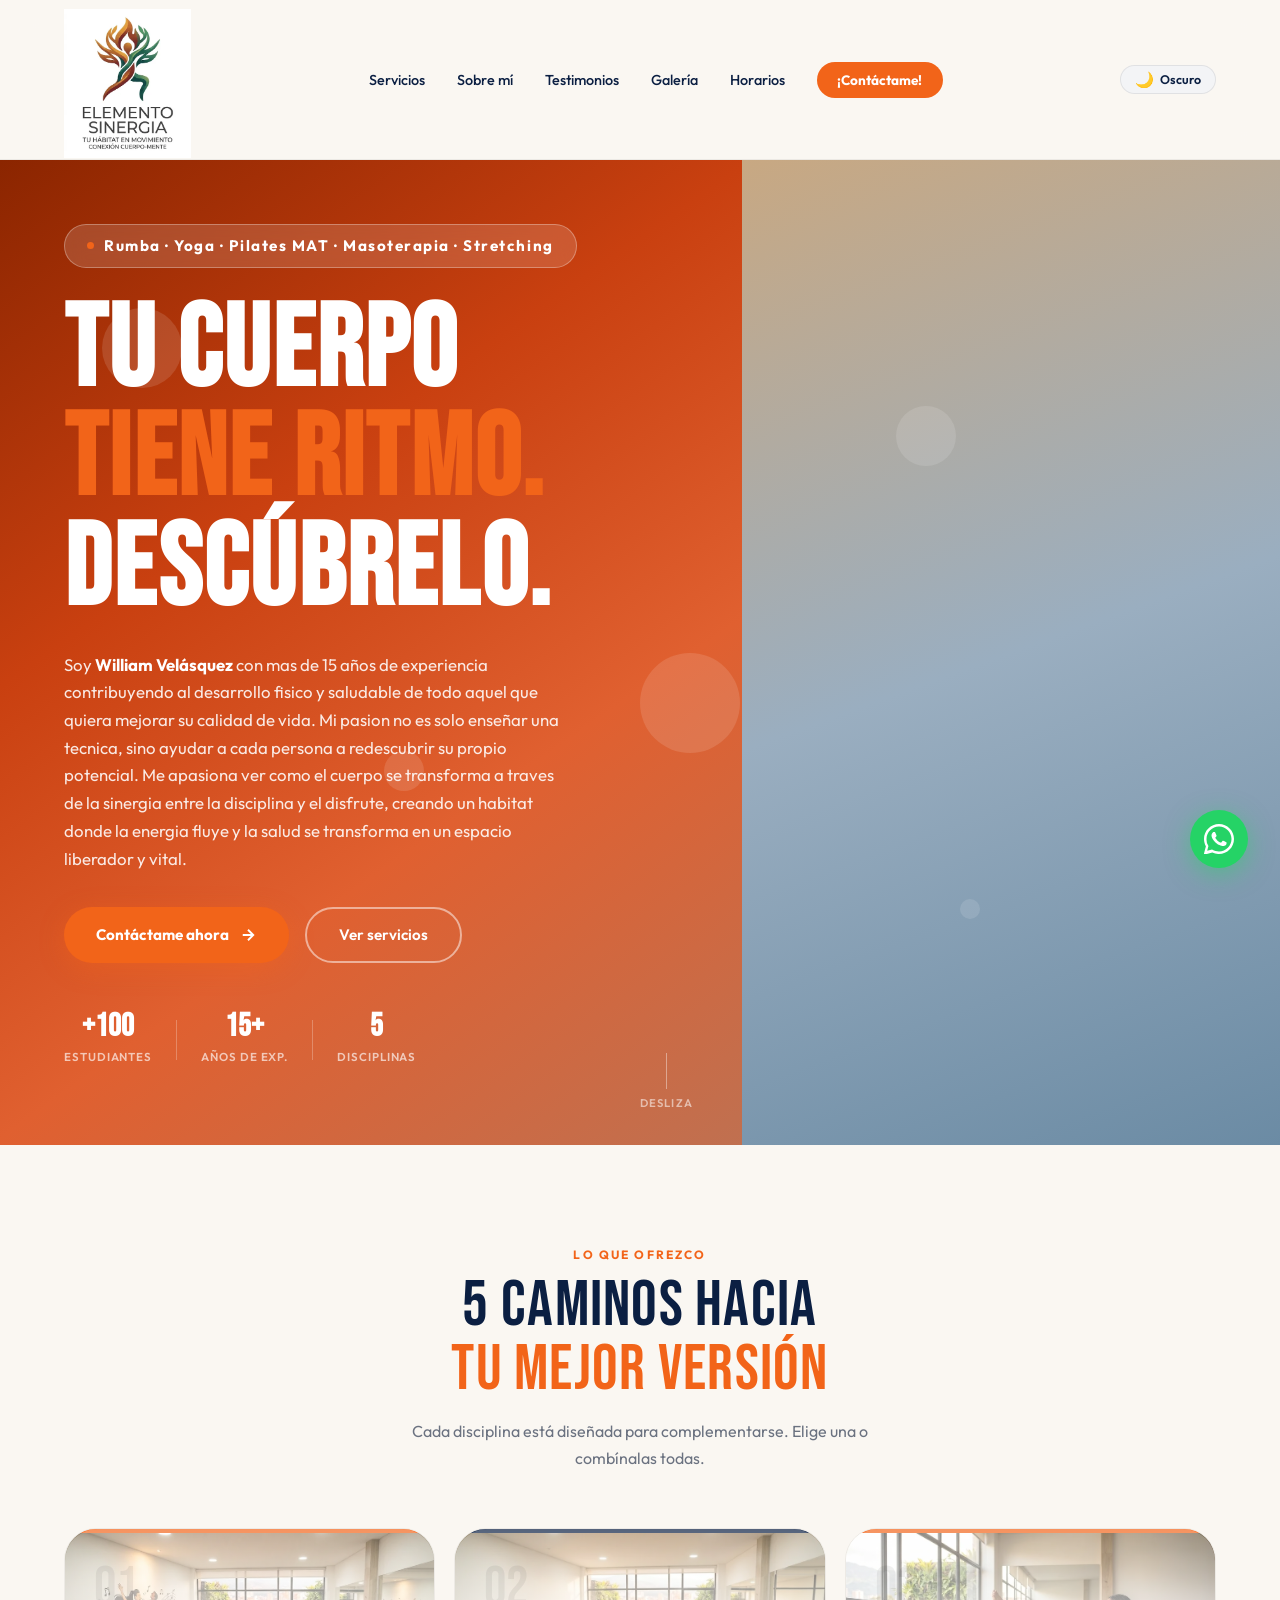
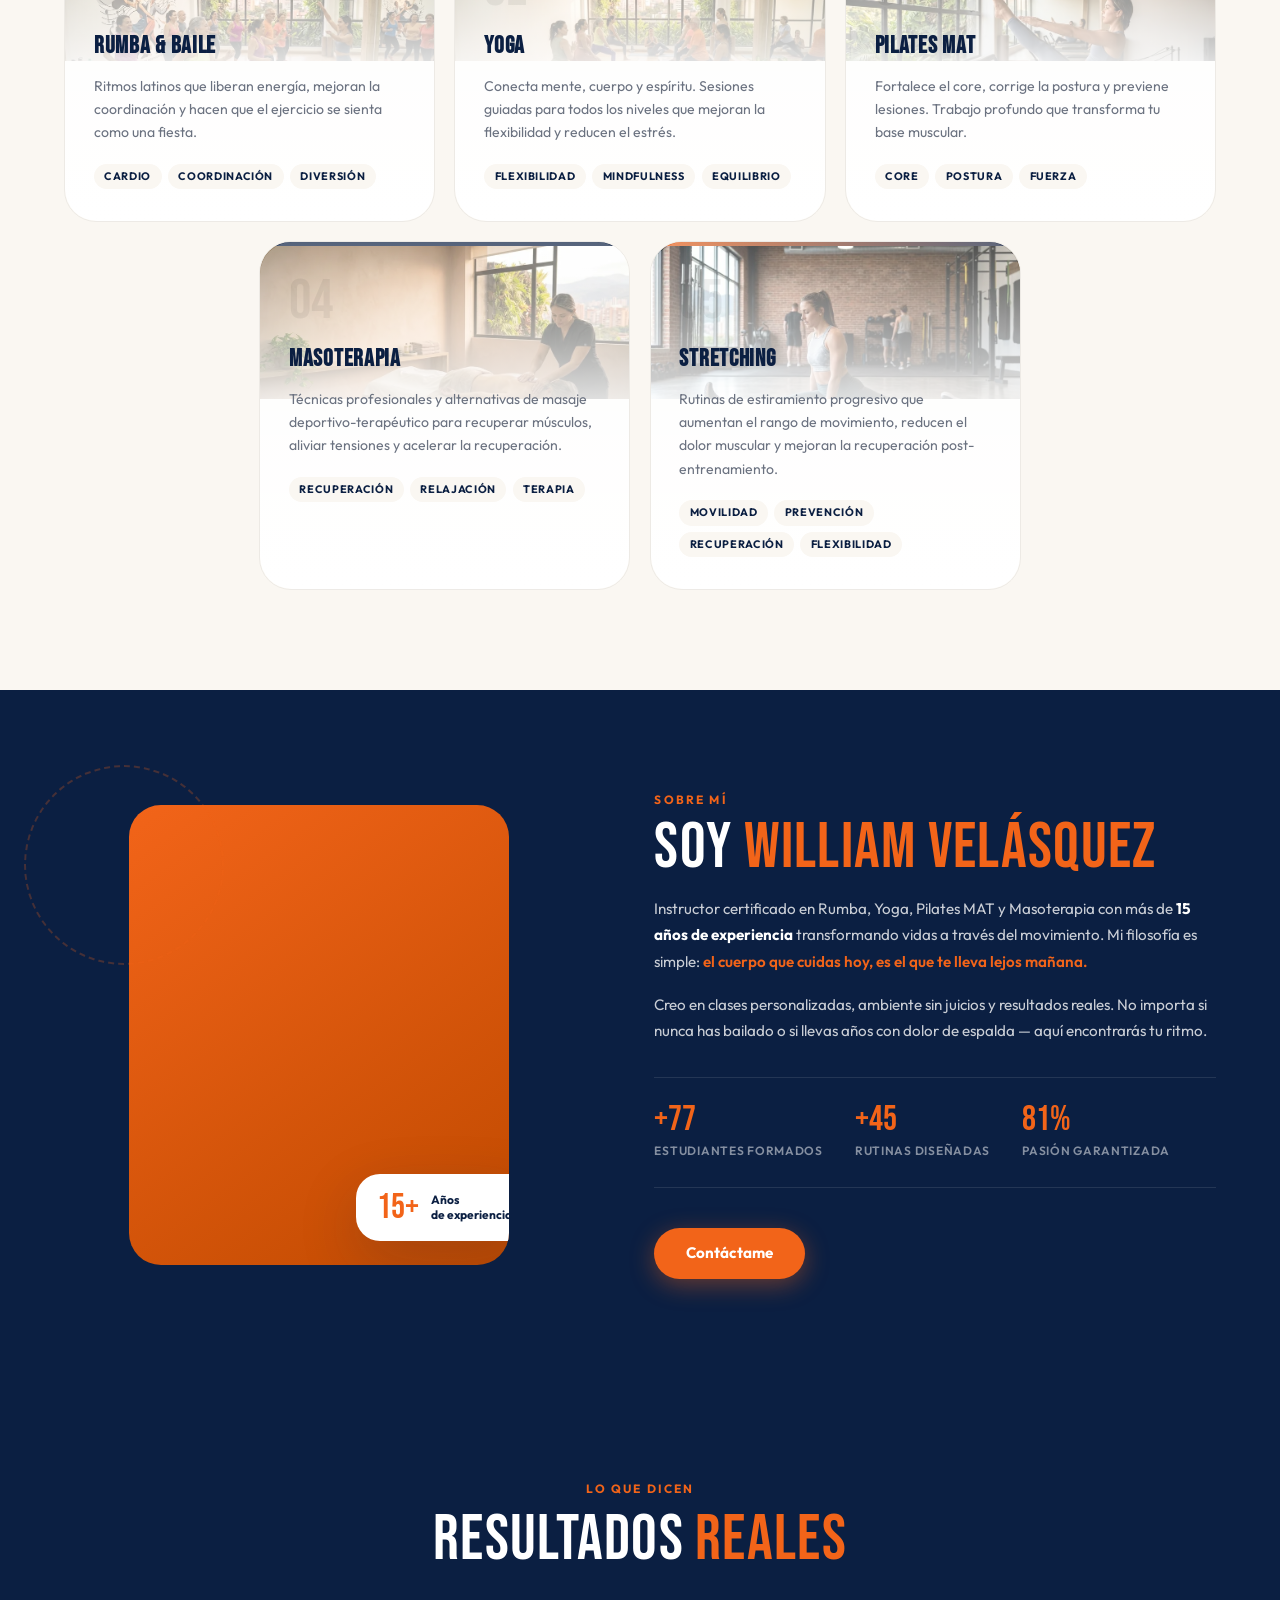
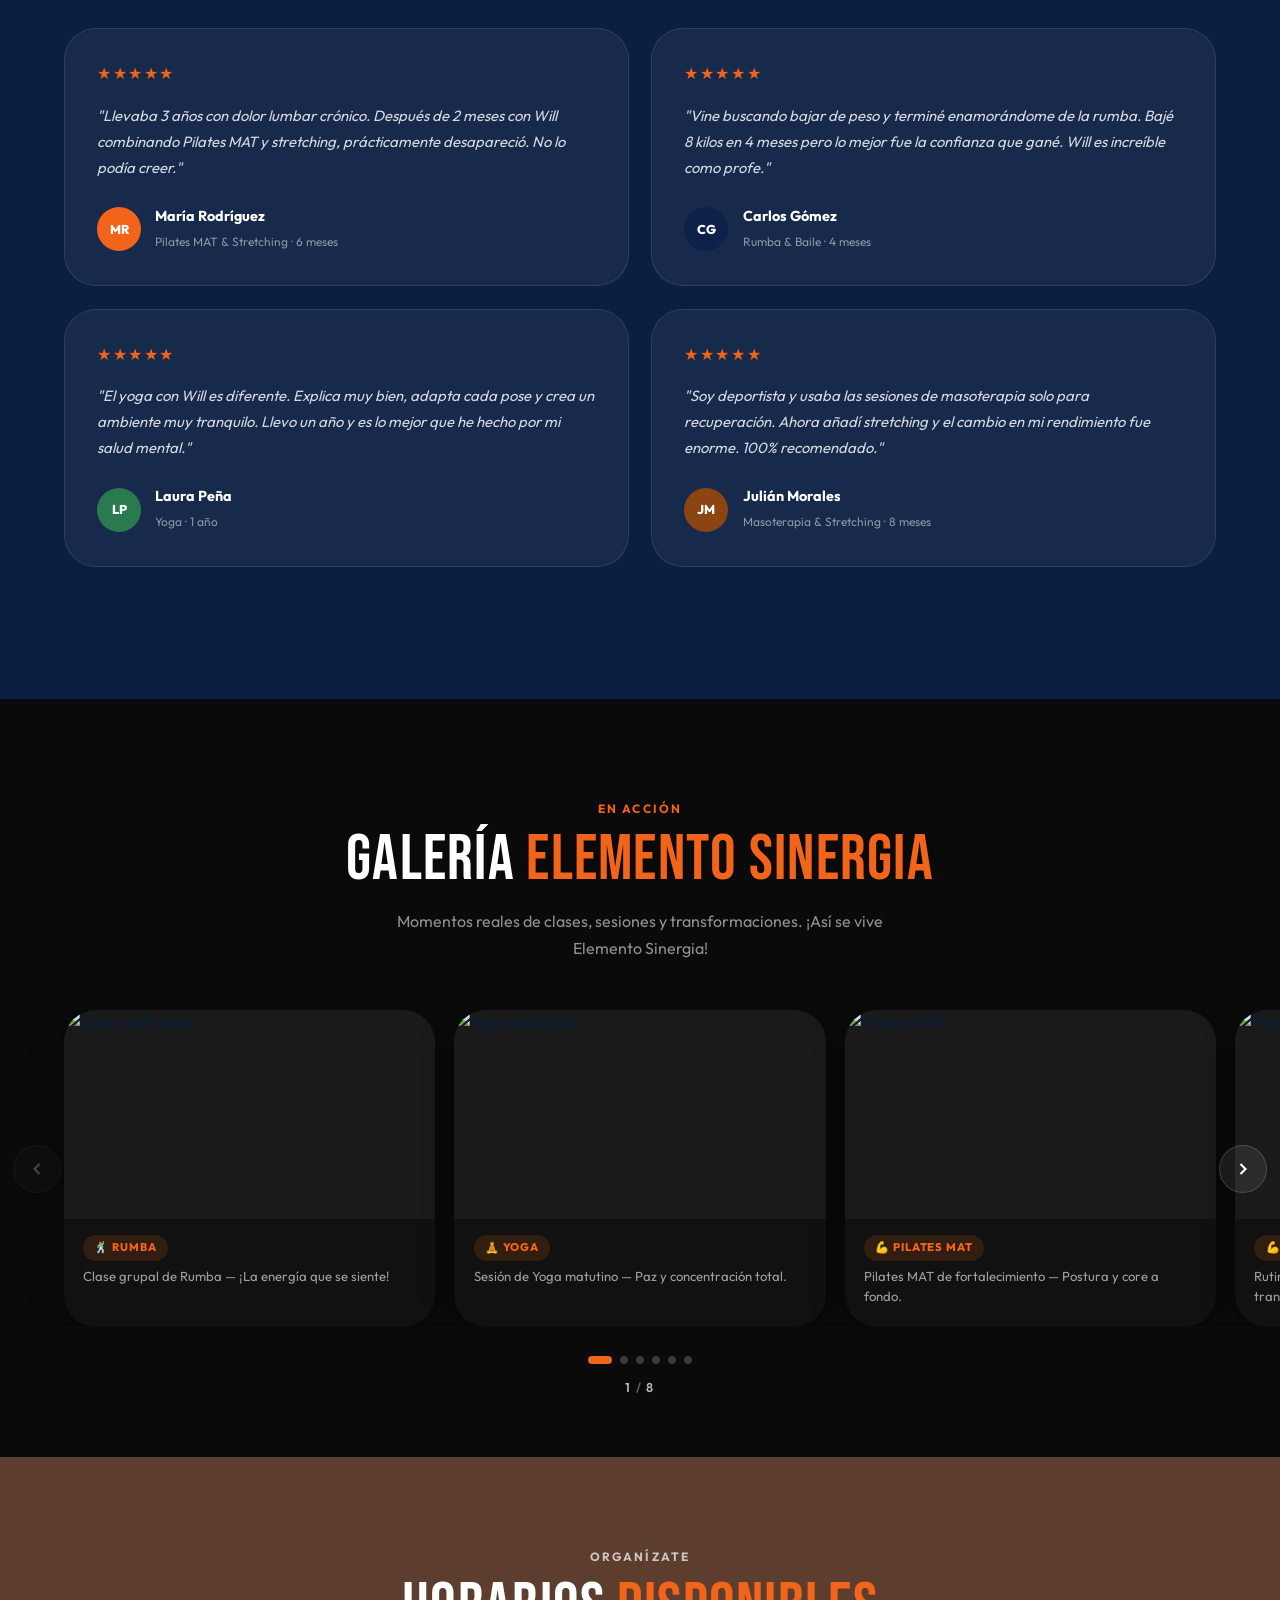
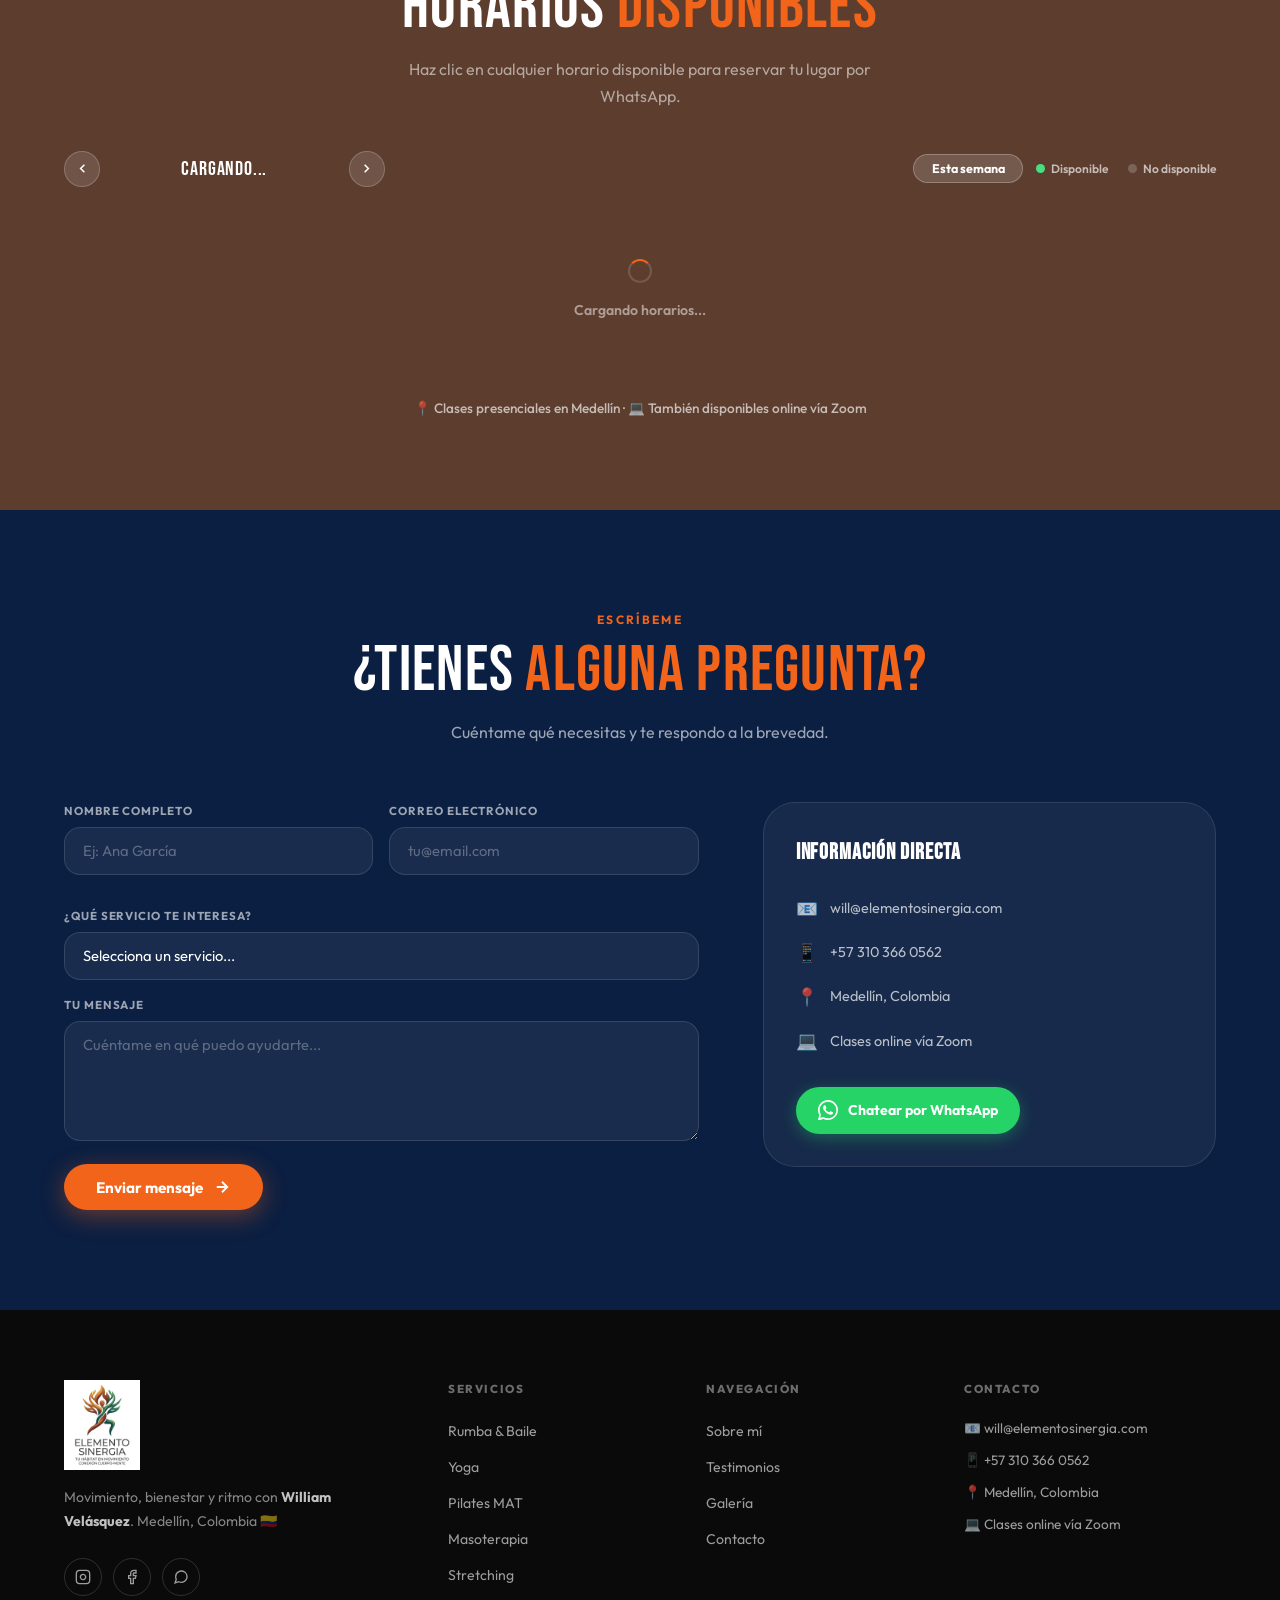
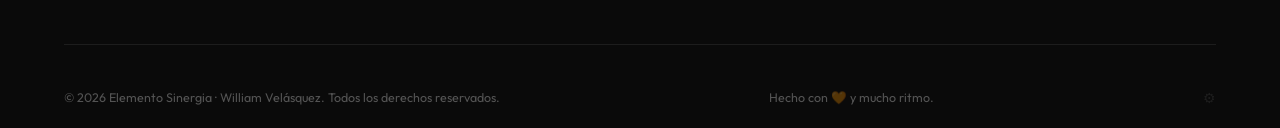
==== commit 9f4d31be: "optimizacion de imagenes webP, manificacion css/js y demas mejoras" ====
--- a/Proyecto/index.html
+++ b/Proyecto/index.html
@@ -7,7 +7,8 @@
   <meta name="description" content="Clases de Rumba, Yoga, Pilates MAT, Masoterapia y Stretching con William Velásquez. Transforma tu cuerpo y tu mente." />
   <link rel="preconnect" href="https://fonts.googleapis.com" />
   <link rel="preconnect" href="https://fonts.gstatic.com" crossorigin />
-  <link href="https://fonts.googleapis.com/css2?family=Bebas+Neue&family=Outfit:wght@300;400;500;600;700;800&display=swap" rel="stylesheet" />
+  <link rel="preload" href="https://fonts.googleapis.com/css2?family=Bebas+Neue&family=Outfit:wght@300;400;500;600;700;800&display=swap" as="style" onload="this.onload=null;this.rel='stylesheet'" />
+  <noscript><link rel="stylesheet" href="https://fonts.googleapis.com/css2?family=Bebas+Neue&family=Outfit:wght@300;400;500;600;700;800&display=swap" /></noscript>
   <link rel="stylesheet" href="Willstyle.css" />
 
   <!-- PWA -->
@@ -26,7 +27,7 @@
   <div id="preloader">
     <div class="pre-inner">
       <div class="pre-logo">
-        <img src="Multimedia/logosinergia.png" alt="Elemento Sinergia" class="pre-logo-img" />
+        <img src="Multimedia/logosinergia.webp" alt="Elemento Sinergia" class="pre-logo-img" width="400" height="471" />
       </div>
       <div class="pre-bar"><div class="pre-bar-fill"></div></div>
       <p class="pre-txt">Cargando tu experiencia...</p>
@@ -35,7 +36,7 @@
 
   <nav id="navbar">
     <a href="#inicio" class="nav-logo">
-      <img src="Multimedia/logosinergia.png" alt="Elemento Sinergia" class="nav-logo-img" />
+      <img src="Multimedia/logosinergia.webp" alt="Elemento Sinergia" class="nav-logo-img" width="400" height="471" />
     </a>
     <ul class="nav-links" id="navLinks">
       <li><a href="#servicios">Servicios</a></li>
@@ -406,7 +407,7 @@
     <div class="container footer-inner">
       <div class="footer-brand">
         <a href="#inicio" class="nav-logo footer-logo">
-          <img src="Multimedia/logosinergia.png" alt="Elemento Sinergia" class="footer-logo-img" />
+          <img src="Multimedia/logosinergia.webp" alt="Elemento Sinergia" class="footer-logo-img" width="400" height="471" />
         </a>
         <p class="footer-desc">
           Movimiento, bienestar y ritmo con <strong>William Velásquez</strong>.
--- a/Proyecto/Willstyle.css
+++ b/Proyecto/Willstyle.css
@@ -1,2139 +1 @@
-/* ============================================================
-   Willstyle.css  —  WillFlow | William Velásquez
-   ============================================================ */
-
-/* ── RESET ─────────────────────────────────────────────────── */
-*, *::before, *::after { box-sizing: border-box; margin: 0; padding: 0; }
-img, video { max-width: 100%; display: block; }
-
-/* ── VARIABLES ─────────────────────────────────────────────── */
-:root {
-  --orange:     #F26419;
-  --orange-dk:  #d4540f;
-  --orange-lt:  #fde8d8;
-  --navy:       #0B1F42;
-  --navy-mid:   #1A3668;
-  --navy-lt:    #e8edf5;
-  --cream:      #FAF7F2;
-  --white:      #FFFFFF;
-  --gray:       #6B7280;
-  --gray-lt:    #F3F4F6;
-  --black:      #0a0a0a;
-
-  --font-h: 'Bebas Neue', sans-serif;
-  --font-b: 'Outfit', sans-serif;
-
-  --r-sm:   10px;
-  --r-md:   16px;
-  --r-lg:   24px;
-  --r-xl:   32px;
-  --r-full: 9999px;
-
-  --shadow-sm: 0 2px 8px rgba(0,0,0,.08);
-  --shadow-md: 0 8px 32px rgba(11,31,66,.12);
-  --shadow-lg: 0 20px 60px rgba(11,31,66,.18);
-
-  --nav-h: 160px;
-  --transition: .28s cubic-bezier(.4,0,.2,1);
-}
-
-/* ── BASE ──────────────────────────────────────────────────── */
-html { scroll-behavior: smooth; font-size: 16px; }
-
-body {
-  font-family: var(--font-b);
-  background: var(--cream);
-  color: var(--navy);
-  overflow-x: hidden;
-  line-height: 1.6;
-}
-
-.container {
-  width: 90%;
-  max-width: 1200px;
-  margin: 0 auto;
-}
-
-.accent { color: var(--orange); }
-
-.eyebrow {
-  font-family: var(--font-b);
-  font-weight: 700;
-  font-size: .75rem;
-  letter-spacing: .18em;
-  text-transform: uppercase;
-  color: var(--orange);
-  margin-bottom: .6rem;
-  display: block;
-}
-
-.section-title {
-  font-family: var(--font-h);
-  font-size: clamp(2.4rem, 5vw, 4rem);
-  font-weight: 400;
-  line-height: 1.0;
-  color: var(--navy);
-  margin-bottom: 1rem;
-  letter-spacing: .02em;
-}
-
-.section-sub {
-  color: var(--gray);
-  font-size: 1rem;
-  max-width: 540px;
-  line-height: 1.7;
-}
-
-.section-head {
-  text-align: center;
-  margin-bottom: 3.5rem;
-}
-.section-head .section-sub { margin: 0 auto; }
-
-/* ── BOTONES ───────────────────────────────────────────────── */
-.btn-primary {
-  display: inline-flex;
-  align-items: center;
-  gap: .6rem;
-  background: var(--orange);
-  color: var(--white);
-  padding: .85rem 2rem;
-  border-radius: var(--r-full);
-  font-family: var(--font-b);
-  font-weight: 700;
-  font-size: .95rem;
-  text-decoration: none;
-  border: none;
-  cursor: pointer;
-  transition: background var(--transition), transform var(--transition), box-shadow var(--transition);
-  box-shadow: 0 6px 24px rgba(242,100,25,.4);
-}
-.btn-primary svg { width: 18px; height: 18px; transition: transform var(--transition); }
-.btn-primary:hover {
-  background: var(--orange-dk);
-  transform: translateY(-2px);
-  box-shadow: 0 12px 32px rgba(242,100,25,.5);
-}
-.btn-primary:hover svg { transform: translateX(4px); }
-
-.btn-ghost {
-  display: inline-flex;
-  align-items: center;
-  gap: .5rem;
-  background: transparent;
-  color: var(--white);
-  padding: .85rem 2rem;
-  border-radius: var(--r-full);
-  font-family: var(--font-b);
-  font-weight: 600;
-  font-size: .95rem;
-  text-decoration: none;
-  border: 2px solid rgba(255,255,255,.5);
-  cursor: pointer;
-  transition: background var(--transition), border-color var(--transition), transform var(--transition);
-}
-.btn-ghost:hover {
-  background: rgba(255,255,255,.12);
-  border-color: rgba(255,255,255,.8);
-  transform: translateY(-2px);
-}
-
-/* ══════════════════════════════════════════════════════════════
-   NAVBAR
-══════════════════════════════════════════════════════════════ */
-nav {
-  position: fixed;
-  top: 0; left: 0; right: 0;
-  z-index: 1000;
-  height: var(--nav-h);
-  display: flex;
-  align-items: center;
-  justify-content: space-between;
-  padding: 0 5%;
-  background: rgba(250,247,242,.92);
-  backdrop-filter: blur(16px);
-  -webkit-backdrop-filter: blur(16px);
-  border-bottom: 1px solid rgba(0,0,0,.06);
-  transition: box-shadow var(--transition), background var(--transition);
-}
-nav.scrolled {
-  box-shadow: 0 4px 24px rgba(0,0,0,.10);
-  background: rgba(250,247,242,.98);
-}
-
-.nav-logo {
-  text-decoration: none;
-  display: flex;
-  align-items: center;
-  transition: opacity var(--transition);
-}
-.nav-logo:hover { opacity: .8; }
-.nav-logo-img {
-  height: 150px;
-  width: auto;
-  object-fit: contain;
-  display: block;
-  margin-top: 8px;
-}
-
-.nav-links {
-  display: flex;
-  align-items: center;
-  gap: 2rem;
-  list-style: none;
-}
-.nav-links a {
-  text-decoration: none;
-  color: var(--navy);
-  font-weight: 500;
-  font-size: .9rem;
-  position: relative;
-  transition: color var(--transition);
-}
-.nav-links a::after {
-  content: '';
-  position: absolute;
-  bottom: -3px; left: 0;
-  width: 0; height: 2px;
-  background: var(--orange);
-  border-radius: 2px;
-  transition: width var(--transition);
-}
-.nav-links a:hover { color: var(--orange); }
-.nav-links a:hover::after { width: 100%; }
-
-.btn-nav {
-  background: var(--orange) !important;
-  color: var(--white) !important;
-  padding: .55rem 1.3rem;
-  border-radius: var(--r-full);
-  font-weight: 700 !important;
-  font-size: .85rem !important;
-  transition: background var(--transition) !important;
-}
-.btn-nav::after { display: none !important; }
-.btn-nav:hover { background: var(--orange-dk) !important; }
-
-.hamburger {
-  display: none;
-  flex-direction: column;
-  justify-content: center;
-  gap: 5px;
-  width: 36px; height: 36px;
-  background: none;
-  border: none;
-  cursor: pointer;
-  padding: 4px;
-}
-.hamburger span {
-  display: block;
-  height: 2px;
-  background: var(--navy);
-  border-radius: 2px;
-  transition: var(--transition);
-}
-.hamburger.open span:nth-child(1) { transform: rotate(45deg) translate(5px,5px); }
-.hamburger.open span:nth-child(2) { opacity: 0; }
-.hamburger.open span:nth-child(3) { transform: rotate(-45deg) translate(5px,-5px); }
-
-/* ══════════════════════════════════════════════════════════════
-   HERO
-══════════════════════════════════════════════════════════════ */
-.hero {
-  margin-top: var(--nav-h);
-  min-height: calc(100vh - var(--nav-h));
-  position: relative;
-  display: flex;
-  align-items: center;
-  overflow: hidden;
-}
-
-.hero-bg-wrap {
-  position: absolute;
-  inset: 0;
-  display: grid;
-  grid-template-columns: 58% 42%;
-}
-
-.col-left {
-  background: linear-gradient(145deg, #8B2500 0%, #C94010 35%, #E06030 65%, #c07050 100%);
-  position: relative;
-}
-.col-left::after {
-  content: '';
-  position: absolute;
-  inset: 0;
-  background: url('https://images.unsplash.com/photo-1547153760-18fc86324498?w=900&q=75') center/cover no-repeat;
-  opacity: .3;
-  mix-blend-mode: multiply;
-}
-
-.col-right {
-  background: linear-gradient(160deg, #c8a882 0%, #9aaec0 50%, #6b8ba4 100%);
-  position: relative;
-}
-.col-right::after {
-  content: '';
-  position: absolute;
-  inset: 0;
-  background: url('https://images.unsplash.com/photo-1506126613408-eca07ce68773?w=900&q=75') center/cover no-repeat;
-  opacity: .45;
-}
-
-/* Partículas */
-.particles { position: absolute; inset: 0; pointer-events: none; overflow: hidden; }
-.p {
-  position: absolute;
-  border-radius: 50%;
-  background: rgba(255,255,255,.12);
-  animation: floatP 8s ease-in-out infinite;
-}
-.p1 { width: 80px; height: 80px; top: 15%; left: 8%;  animation-delay: 0s;   animation-duration: 9s; }
-.p2 { width: 40px; height: 40px; top: 60%; left: 30%; animation-delay: 2s;   animation-duration: 7s; }
-.p3 { width: 60px; height: 60px; top: 25%; left: 70%; animation-delay: 4s;   animation-duration: 11s; }
-.p4 { width: 20px; height: 20px; top: 75%; left: 75%; animation-delay: 1s;   animation-duration: 6s; }
-.p5 { width: 100px;height:100px; top: 50%; left: 50%; animation-delay: 3s;   animation-duration: 13s; }
-
-@keyframes floatP {
-  0%, 100% { transform: translateY(0) scale(1); opacity: .12; }
-  50%       { transform: translateY(-30px) scale(1.1); opacity: .2; }
-}
-
-.hero-inner {
-  position: relative;
-  z-index: 2;
-  padding: 5% 5% 6%;
-  max-width: 820px;
-}
-
-.hero-tag {
-  display: inline-flex;
-  align-items: center;
-  gap: .6rem;
-  background: rgba(255,255,255,.15);
-  backdrop-filter: blur(10px);
-  border: 1px solid rgba(255,255,255,.3);
-  color: var(--white);
-  font-size: .95rem;
-  font-weight: 700;
-  letter-spacing: .1em;
-  padding: .55rem 1.4rem;
-  border-radius: var(--r-full);
-  margin-bottom: 1.8rem;
-  animation: fadeDown .7s ease both;
-}
-.dot {
-  width: 7px; height: 7px;
-  background: var(--orange);
-  border-radius: 50%;
-  animation: pulse 2s infinite;
-}
-@keyframes pulse {
-  0%,100% { box-shadow: 0 0 0 0 rgba(242,100,25,.7); }
-  50%      { box-shadow: 0 0 0 6px rgba(242,100,25,0); }
-}
-
-.hero-title {
-  display: flex;
-  flex-direction: column;
-  font-family: var(--font-h);
-  font-size: clamp(3.5rem, 9vw, 7.5rem);
-  line-height: .95;
-  letter-spacing: .02em;
-  margin-bottom: 1.6rem;
-}
-.line { display: block; }
-.line1 {
-  color: var(--white);
-  animation:
-    lineEntrada .9s cubic-bezier(.22,1,.36,1) .1s both,
-    lineFloat1  4s  ease-in-out               1s infinite;
-}
-.line2 {
-  color: var(--orange);
-  animation:
-    lineEntrada .9s cubic-bezier(.22,1,.36,1) .35s both,
-    lineFloat2  5s  ease-in-out               1.35s infinite;
-}
-.line3 {
-  color: var(--white);
-  animation:
-    lineEntrada .9s cubic-bezier(.22,1,.36,1) .6s both,
-    lineFloat3  4.5s ease-in-out              1.6s infinite;
-}
-
-@keyframes lineEntrada {
-  0%   { opacity: 0; transform: translateX(-80px) scale(.92) skewX(-6deg); }
-  65%  { opacity: 1; transform: translateX(10px)  scale(1.02) skewX(1deg); }
-  100% { opacity: 1; transform: translateX(0)     scale(1)    skewX(0deg); }
-}
-
-@keyframes lineFloat1 {
-  0%,100% { transform: translateX(0)    translateY(0)   skewX(0deg);    }
-  25%     { transform: translateX(6px)  translateY(-4px) skewX(.6deg);  }
-  50%     { transform: translateX(-4px) translateY(-7px) skewX(-.4deg); }
-  75%     { transform: translateX(3px)  translateY(-3px) skewX(.3deg);  }
-}
-
-@keyframes lineFloat2 {
-  0%,100% { transform: translateX(0)    translateY(0)    skewX(0deg);   }
-  20%     { transform: translateX(-5px) translateY(-5px) skewX(-.5deg); }
-  55%     { transform: translateX(7px)  translateY(-8px) skewX(.7deg);  }
-  80%     { transform: translateX(-3px) translateY(-3px) skewX(-.3deg); }
-}
-
-@keyframes lineFloat3 {
-  0%,100% { transform: translateX(0)    translateY(0)    skewX(0deg);   }
-  30%     { transform: translateX(5px)  translateY(-6px) skewX(.5deg);  }
-  60%     { transform: translateX(-6px) translateY(-4px) skewX(-.6deg); }
-  85%     { transform: translateX(2px)  translateY(-2px) skewX(.2deg);  }
-}
-
-
-@keyframes fadeDown {
-  from { opacity: 0; transform: translateY(-16px); }
-  to   { opacity: 1; transform: none; }
-}
-@keyframes fadeUp {
-  from { opacity: 0; transform: translateY(24px); }
-  to   { opacity: 1; transform: none; }
-}
-
-.hero-sub {
-  color: rgba(255,255,255,.88);
-  font-size: 1.05rem;
-  max-width: 500px;
-  line-height: 1.65;
-  margin-bottom: 2.2rem;
-  animation: fadeUp .6s .4s ease both;
-}
-.hero-sub strong { color: var(--white); }
-
-.hero-actions {
-  display: flex;
-  flex-wrap: wrap;
-  gap: 1rem;
-  margin-bottom: 3rem;
-  animation: fadeUp .6s .5s ease both;
-}
-
-.hero-stats {
-  display: flex;
-  align-items: center;
-  gap: 1.5rem;
-  animation: fadeUp .6s .6s ease both;
-}
-.hstat { text-align: center; }
-.hstat strong {
-  display: block;
-  font-family: var(--font-h);
-  font-size: 2rem;
-  color: var(--white);
-  line-height: 1;
-}
-.hstat span {
-  font-size: .72rem;
-  color: rgba(255,255,255,.65);
-  letter-spacing: .08em;
-  font-weight: 600;
-  text-transform: uppercase;
-}
-.hstat-sep {
-  width: 1px; height: 40px;
-  background: rgba(255,255,255,.25);
-}
-
-.hero-scroll {
-  position: absolute;
-  bottom: 2rem; left: 50%;
-  transform: translateX(-50%);
-  display: flex;
-  flex-direction: column;
-  align-items: center;
-  gap: .4rem;
-  color: rgba(255,255,255,.55);
-  font-size: .7rem;
-  letter-spacing: .1em;
-  text-transform: uppercase;
-  font-weight: 600;
-  animation: fadeUp .6s .9s ease both;
-}
-.hero-scroll span {
-  display: block;
-  width: 1px; height: 36px;
-  background: rgba(255,255,255,.4);
-  animation: scrollLine 2s ease-in-out infinite;
-}
-@keyframes scrollLine {
-  0%   { transform: scaleY(0); transform-origin: top; }
-  50%  { transform: scaleY(1); transform-origin: top; }
-  51%  { transform: scaleY(1); transform-origin: bottom; }
-  100% { transform: scaleY(0); transform-origin: bottom; }
-}
-
-/* ══════════════════════════════════════════════════════════════
-   SERVICIOS
-══════════════════════════════════════════════════════════════ */
-.section-servicios {
-  padding: 100px 0;
-  background: var(--cream);
-}
-
-.services-grid-wrap {
-  position: relative;
-}
-
-.services-grid {
-  display: grid;
-  gap: 1.2rem;
-}
-
-.svc-card,
-.svc-wide {
-  background: none;
-  border-radius: var(--r-xl);
-  padding: 2rem 1.8rem;
-  position: relative;
-  overflow: hidden;
-  isolation: isolate;
-  border: 1px solid rgba(0,0,0,.05);
-  transition: transform .3s ease, box-shadow .3s ease;
-  cursor: pointer;
-  display: block;
-  text-decoration: none;
-  color: inherit;
-}
-
-/* Imagen de fondo via pseudo-elemento — no compite con background-color */
-#servicesTrack .svc-card:nth-child(1)::before { background-image: url('Multimedia/rumbaimg.png');      }
-#servicesTrack .svc-card:nth-child(2)::before { background-image: url('Multimedia/yogaimg.png');       }
-#servicesTrack .svc-card:nth-child(3)::before { background-image: url('Multimedia/pilatesimg.png');    }
-#servicesTrack .svc-card:nth-child(4)::before { background-image: url('Multimedia/masoterapia.png');   }
-#servicesTrack .svc-card:nth-child(5)::before { background-image: url('Multimedia/stretchingimg.png'); }
-
-.svc-card::before {
-  content: '';
-  position: absolute;
-  top: 0; left: 0; right: 0;
-  height: 45%;
-  background-color: transparent;
-  background-size: cover;
-  background-repeat: no-repeat;
-  background-position: center top;
-  z-index: 0;
-}
-
-/* Barra de color superior */
-.svc-card[data-color="orange"]::before   { border-top: 4px solid var(--orange); }
-.svc-card[data-color="navy"]::before     { border-top: 4px solid var(--navy); }
-.svc-card[data-color="gradient"]::before { border-top: 4px solid transparent;
-  border-image: linear-gradient(90deg, var(--orange), var(--navy)) 1; }
-
-/* Fondo de la card */
-.svc-card::after {
-  content: '';
-  position: absolute;
-  inset: 0;
-  background: linear-gradient(to bottom,
-    rgba(255,255,255,.3) 0%,
-    rgba(255,255,255,.88) 46%,
-    rgba(255,255,255,1) 100%);
-  border-radius: var(--r-xl);
-  z-index: 1;
-}
-
-[data-theme="dark"] .svc-card::after {
-  background: linear-gradient(to bottom,
-    rgba(26,29,39,.3) 0%,
-    rgba(26,29,39,.88) 46%,
-    rgba(26,29,39,1) 100%);
-}
-
-.svc-card > * { position: relative; z-index: 2; }
-
-[data-theme="dark"] .svc-card {
-  border-color: rgba(255,255,255,.07);
-}
-[data-theme="dark"] .svc-card h3 { color: #e8edf5; }
-[data-theme="dark"] .svc-card p  { color: #9aa3b8; }
-[data-theme="dark"] .svc-num     { color: rgba(255,255,255,.06); }
-
-[data-theme="dark"] .svc-tags span { background: #0f1117; color: var(--navy); }
-
-.services-grid {
-  grid-template-columns: repeat(6, 1fr);
-}
-#servicesTrack .svc-card:nth-child(1) { grid-column: 1 / 3; }
-#servicesTrack .svc-card:nth-child(2) { grid-column: 3 / 5; }
-#servicesTrack .svc-card:nth-child(3) { grid-column: 5 / 7; }
-#servicesTrack .svc-card:nth-child(4) { grid-column: 2 / 4; }
-#servicesTrack .svc-card:nth-child(5) { grid-column: 4 / 6; }
-#servicesTrack { justify-items: center; }
-#servicesTrack .svc-card:nth-child(4),
-#servicesTrack .svc-card:nth-child(5) { width: 100%; }
-
-.svc-arrow { display: none; }
-
-@media (max-width: 900px) {
-  .services-grid { grid-template-columns: repeat(2, 1fr); }
-  #servicesTrack .svc-card:nth-child(1),
-  #servicesTrack .svc-card:nth-child(2),
-  #servicesTrack .svc-card:nth-child(3),
-  #servicesTrack .svc-card:nth-child(4),
-  #servicesTrack .svc-card:nth-child(5) { grid-column: auto; width: 100%; }
-}
-@media (max-width: 600px) {
-  .services-grid { grid-template-columns: 1fr; }
-  #servicesTrack .svc-card:nth-child(1),
-  #servicesTrack .svc-card:nth-child(2),
-  #servicesTrack .svc-card:nth-child(3),
-  #servicesTrack .svc-card:nth-child(4),
-  #servicesTrack .svc-card:nth-child(5) { grid-column: auto; width: 100%; }
-}
-
-.svc-num {
-  font-family: var(--font-h);
-  font-size: 3.5rem;
-  color: rgba(0,0,0,.06);
-  line-height: 1;
-  margin-bottom: .6rem;
-}
-
-
-.svc-card h3 {
-  font-family: var(--font-h);
-  font-size: 1.5rem;
-  letter-spacing: .03em;
-  color: var(--navy);
-  margin-bottom: .6rem;
-}
-.svc-card p {
-  font-size: .88rem;
-  color: var(--gray);
-  line-height: 1.65;
-  margin-bottom: 1.2rem;
-}
-
-.svc-tags {
-  display: flex;
-  flex-wrap: wrap;
-  gap: .4rem;
-  margin-top: auto;
-}
-.svc-tags span {
-  background: var(--cream);
-  color: var(--navy);
-  font-size: .68rem;
-  font-weight: 700;
-  letter-spacing: .06em;
-  padding: .25rem .65rem;
-  border-radius: var(--r-full);
-  text-transform: uppercase;
-}
-
-/* ══════════════════════════════════════════════════════════════
-   SOBRE MÍ
-══════════════════════════════════════════════════════════════ */
-.section-sobre {
-  padding: 100px 0;
-  background: var(--navy);
-  overflow: hidden;
-}
-
-.sobre-grid {
-  display: grid;
-  grid-template-columns: 1fr 1.1fr;
-  gap: 5rem;
-  align-items: center;
-}
-
-.sobre-visual {
-  position: relative;
-  display: flex;
-  justify-content: center;
-}
-
-.sobre-img-wrap {
-  width: 380px; height: 460px;
-  border-radius: var(--r-xl);
-  background: linear-gradient(145deg, var(--orange) 0%, #c04a00 100%);
-  position: relative;
-  overflow: hidden;
-  flex-shrink: 0;
-}
-.sobre-img-bg {
-  position: absolute;
-  inset: 0;
-  background: url('https://images.unsplash.com/photo-1571902943202-507ec2618e8f?w=600&q=80') center/cover no-repeat;
-  opacity: .5;
-  mix-blend-mode: luminosity;
-}
-
-.sobre-badge-float {
-  position: absolute;
-  bottom: 1.5rem; right: -1.5rem;
-  background: var(--white);
-  border-radius: var(--r-lg);
-  padding: 1rem 1.3rem;
-  display: flex;
-  align-items: center;
-  gap: .8rem;
-  box-shadow: var(--shadow-lg);
-}
-.badge-num {
-  font-family: var(--font-h);
-  font-size: 2.2rem;
-  color: var(--orange);
-  line-height: 1;
-}
-.badge-txt {
-  font-size: .75rem;
-  font-weight: 700;
-  color: var(--navy);
-  line-height: 1.3;
-}
-
-.sobre-deco-ring {
-  position: absolute;
-  top: -40px; left: -40px;
-  width: 200px; height: 200px;
-  border-radius: 50%;
-  border: 2px dashed rgba(242,100,25,.25);
-  animation: spin 30s linear infinite;
-}
-@keyframes spin { to { transform: rotate(360deg); } }
-
-.sobre-text .section-title { color: var(--white); }
-.sobre-text .eyebrow { margin-bottom: .4rem; }
-
-.sobre-p {
-  color: rgba(255,255,255,.78);
-  font-size: .95rem;
-  line-height: 1.75;
-  margin-bottom: 1rem;
-}
-.sobre-p strong { color: var(--white); }
-.sobre-p em { color: var(--orange); font-style: normal; font-weight: 600; }
-
-.sobre-logros {
-  display: flex;
-  gap: 2rem;
-  margin: 2rem 0 2.5rem;
-  padding: 1.5rem 0;
-  border-top: 1px solid rgba(255,255,255,.1);
-  border-bottom: 1px solid rgba(255,255,255,.1);
-}
-.logro-n {
-  display: block;
-  font-family: var(--font-h);
-  font-size: 2.2rem;
-  color: var(--orange);
-  line-height: 1;
-}
-.logro-l {
-  font-size: .75rem;
-  color: rgba(255,255,255,.5);
-  font-weight: 600;
-  letter-spacing: .06em;
-  text-transform: uppercase;
-}
-
-/* ══════════════════════════════════════════════════════════════
-   TESTIMONIOS
-══════════════════════════════════════════════════════════════ */
-.section-testimonios {
-  padding: 100px 0;
-  background: var(--navy);
-  overflow: hidden;
-}
-.section-testimonios .section-title { color: var(--white); }
-
-.testi-slider {
-  display: grid;
-  grid-template-columns: repeat(2, 1fr);
-  gap: 1.4rem;
-  margin-bottom: 2rem;
-}
-
-.testi-card {
-  background: rgba(255,255,255,.05);
-  border: 1px solid rgba(255,255,255,.1);
-  border-radius: var(--r-xl);
-  padding: 2rem;
-  transition: background var(--transition), transform var(--transition);
-}
-.testi-card:hover {
-  background: rgba(255,255,255,.09);
-  transform: translateY(-4px);
-}
-
-.testi-stars {
-  color: var(--orange);
-  font-size: 1rem;
-  letter-spacing: .1em;
-  margin-bottom: 1rem;
-}
-
-.testi-text {
-  color: rgba(255,255,255,.82);
-  font-size: .93rem;
-  line-height: 1.75;
-  margin-bottom: 1.5rem;
-  font-style: italic;
-}
-
-.testi-author {
-  display: flex;
-  align-items: center;
-  gap: .9rem;
-}
-.testi-avatar {
-  width: 44px; height: 44px;
-  border-radius: 50%;
-  display: flex;
-  align-items: center;
-  justify-content: center;
-  font-weight: 800;
-  font-size: .8rem;
-  color: var(--white);
-  flex-shrink: 0;
-}
-.testi-author strong {
-  display: block;
-  color: var(--white);
-  font-size: .9rem;
-}
-.testi-author span {
-  font-size: .75rem;
-  color: rgba(255,255,255,.5);
-}
-
-.testi-dots {
-  display: flex;
-  justify-content: center;
-  gap: .5rem;
-}
-
-
-
-/* ══════════════════════════════════════════════════════════════
-   FOOTER
-══════════════════════════════════════════════════════════════ */
-footer {
-  background: var(--black);
-  padding: 70px 0 0;
-}
-
-.footer-inner {
-  display: grid;
-  grid-template-columns: 1.6fr 1fr 1fr 1.2fr;
-  gap: 3rem;
-  padding-bottom: 3rem;
-  border-bottom: 1px solid rgba(255,255,255,.08);
-  margin-bottom: 1.5rem;
-}
-
-.footer-logo { margin-bottom: 1rem; display: inline-flex; }
-.footer-logo-img {
-  height: 90px;
-  width: auto;
-  object-fit: contain;
-  /* El logo tiene fondo blanco — brightness lo integra mejor en el footer negro */
-  filter: none;
-}
-.footer-desc {
-  color: rgba(255,255,255,.5);
-  font-size: .88rem;
-  line-height: 1.7;
-  margin-bottom: 1.5rem;
-}
-.footer-desc strong { color: rgba(255,255,255,.75); }
-
-.footer-social { display: flex; gap: .7rem; }
-.social-btn {
-  width: 38px; height: 38px;
-  border-radius: 50%;
-  border: 1px solid rgba(255,255,255,.15);
-  display: flex;
-  align-items: center;
-  justify-content: center;
-  color: rgba(255,255,255,.6);
-  text-decoration: none;
-  transition: border-color var(--transition), color var(--transition), background var(--transition);
-}
-.social-btn svg { width: 16px; height: 16px; }
-.social-btn:hover {
-  border-color: var(--orange);
-  color: var(--orange);
-  background: rgba(242,100,25,.1);
-}
-
-.footer-col h4 {
-  font-weight: 800;
-  font-size: .72rem;
-  letter-spacing: .14em;
-  text-transform: uppercase;
-  color: rgba(255,255,255,.4);
-  margin-bottom: 1.2rem;
-}
-.footer-col ul { list-style: none; display: flex; flex-direction: column; gap: .65rem; }
-.footer-col a {
-  color: rgba(255,255,255,.6);
-  text-decoration: none;
-  font-size: .88rem;
-  transition: color var(--transition);
-}
-.footer-col a:hover { color: var(--orange); }
-
-.footer-contact li {
-  color: rgba(255,255,255,.6);
-  font-size: .85rem;
-}
-
-.footer-bottom {
-  display: flex;
-  justify-content: space-between;
-  align-items: center;
-  flex-wrap: wrap;
-  gap: 1rem;
-  padding: 1.2rem 5%;
-}
-.footer-bottom p { color: rgba(255,255,255,.3); font-size: .78rem; }
-
-/* ══════════════════════════════════════════════════════════════
-   TOAST
-══════════════════════════════════════════════════════════════ */
-.toast {
-  position: fixed;
-  bottom: 2rem; right: 2rem;
-  background: var(--navy);
-  color: var(--white);
-  padding: 1rem 1.5rem;
-  border-radius: var(--r-lg);
-  display: flex;
-  align-items: center;
-  gap: .8rem;
-  font-weight: 600;
-  font-size: .9rem;
-  box-shadow: var(--shadow-lg);
-  z-index: 9999;
-  transform: translateY(120px);
-  opacity: 0;
-  transition: transform .4s cubic-bezier(.34,1.56,.64,1), opacity .4s ease;
-  border-left: 4px solid var(--orange);
-}
-.toast.show { transform: translateY(0); opacity: 1; }
-.toast-icon { font-size: 1.2rem; }
-
-/* ══════════════════════════════════════════════════════════════
-   SCROLL REVEAL
-══════════════════════════════════════════════════════════════ */
-.reveal {
-  opacity: 0;
-  transform: translateY(32px);
-  transition: opacity .65s ease, transform .65s ease;
-}
-.reveal.visible { opacity: 1; transform: none; }
-
-.reveal-left {
-  opacity: 0;
-  transform: translateX(-40px);
-  transition: opacity .65s ease, transform .65s ease;
-}
-.reveal-left.visible { opacity: 1; transform: none; }
-
-.reveal-right {
-  opacity: 0;
-  transform: translateX(40px);
-  transition: opacity .65s ease, transform .65s ease;
-}
-.reveal-right.visible { opacity: 1; transform: none; }
-
-/* ══════════════════════════════════════════════════════════════
-   RESPONSIVE
-══════════════════════════════════════════════════════════════ */
-@media (max-width: 1100px) {
-  .services-grid { gap: 1rem; }
-  .footer-inner { grid-template-columns: 1fr 1fr; }
-}
-
-@media (max-width: 900px) {
-  .sobre-grid   { grid-template-columns: 1fr; }
-  .sobre-visual { display: none; }
-  .testi-slider { grid-template-columns: 1fr; }
-}
-
-@media (max-width: 768px) {
-  .nav-links {
-    display: none;
-    flex-direction: column;
-    position: absolute;
-    top: var(--nav-h);
-    left: 0; right: 0;
-    background: var(--cream);
-    padding: 1.5rem 5%;
-    gap: 1.2rem;
-    border-bottom: 1px solid rgba(0,0,0,.07);
-    box-shadow: 0 12px 32px rgba(0,0,0,.10);
-  }
-  .nav-links.open { display: flex; }
-  .hamburger { display: flex; }
-
-  .hero-bg-wrap { grid-template-columns: 100%; }
-  .col-right { display: none; }
-  .hero-title { font-size: clamp(3rem, 12vw, 5rem); }
-  .hero-stats { gap: 1rem; flex-wrap: wrap; }
-
-  .services-grid { gap: .8rem; }
-
-  .footer-inner { grid-template-columns: 1fr; }
-  .footer-bottom { flex-direction: column; text-align: center; }
-}
-
-@media (max-width: 480px) {
-  .hero-actions { flex-direction: column; }
-  .hero-actions a { text-align: center; justify-content: center; }
-}
-
-/* ══════════════════════════════════════════════════════════════
-   GALERÍA — CARRUSEL
-══════════════════════════════════════════════════════════════ */
-.section-galeria {
-  padding: 100px 0 60px;
-  background: var(--black);
-  overflow: hidden;
-}
-.section-galeria .section-head { margin-bottom: 3rem; }
-.section-galeria .section-title { color: var(--white); }
-.section-galeria .section-sub   { color: rgba(255,255,255,.55); }
-
-.galeria-wrap {
-  position: relative;
-  width: 100%;
-}
-
-.galeria-track-outer {
-  overflow: hidden;
-  width: 100%;
-  cursor: grab;
-  user-select: none;
-  -webkit-user-select: none;
-}
-.galeria-track-outer:active { cursor: grabbing; }
-
-.galeria-track {
-  display: flex;
-  gap: 1.2rem;
-  transition: transform .45s cubic-bezier(.4,0,.2,1);
-  will-change: transform;
-  padding: 0 5%;
-}
-
-.gal-item {
-  flex: 0 0 calc(33.333% - .8rem);
-  border-radius: var(--r-xl);
-  overflow: hidden;
-  background: #111;
-  box-shadow: 0 8px 32px rgba(0,0,0,.45);
-  transition: transform .3s ease, box-shadow .3s ease;
-  position: relative;
-}
-.gal-item:hover {
-  transform: translateY(-6px) scale(1.01);
-  box-shadow: 0 20px 50px rgba(0,0,0,.6);
-}
-
-.gal-media {
-  position: relative;
-  width: 100%;
-  aspect-ratio: 16 / 9;
-  overflow: hidden;
-  background: #1a1a1a;
-}
-.gal-media img,
-.gal-media video {
-  width: 100%;
-  height: 100%;
-  object-fit: cover;
-  display: block;
-  transition: transform .4s ease;
-}
-.gal-item:hover .gal-media img,
-.gal-item:hover .gal-media video {
-  transform: scale(1.04);
-}
-
-.gal-play-btn {
-  position: absolute;
-  inset: 0;
-  margin: auto;
-  width: 56px; height: 56px;
-  background: rgba(242,100,25,.9);
-  border: none;
-  border-radius: 50%;
-  color: var(--white);
-  font-size: 1.3rem;
-  display: flex;
-  align-items: center;
-  justify-content: center;
-  cursor: pointer;
-  transition: background .2s, transform .2s;
-  z-index: 2;
-  backdrop-filter: blur(4px);
-  padding-left: 4px;
-}
-.gal-play-btn:hover {
-  background: var(--orange-dk);
-  transform: scale(1.12);
-}
-.gal-play-btn.hidden { display: none; }
-
-.gal-info {
-  padding: 1rem 1.2rem 1.3rem;
-  display: flex;
-  flex-direction: column;
-  gap: .4rem;
-}
-.gal-badge {
-  display: inline-flex;
-  align-items: center;
-  gap: .3rem;
-  background: rgba(242,100,25,.15);
-  color: var(--orange);
-  font-size: .7rem;
-  font-weight: 800;
-  letter-spacing: .08em;
-  text-transform: uppercase;
-  padding: .25rem .7rem;
-  border-radius: var(--r-full);
-  width: fit-content;
-}
-.gal-info p {
-  color: rgba(255,255,255,.6);
-  font-size: .82rem;
-  line-height: 1.5;
-  margin: 0;
-}
-
-.gal-arrow {
-  flex-shrink: 0;
-  width: 48px; height: 48px;
-  background: rgba(255,255,255,.08);
-  border: 1px solid rgba(255,255,255,.15);
-  border-radius: 50%;
-  color: var(--white);
-  display: flex;
-  align-items: center;
-  justify-content: center;
-  cursor: pointer;
-  transition: background .2s, border-color .2s, transform .2s;
-  z-index: 10;
-  position: absolute;
-  top: 50%; transform: translateY(-50%);
-}
-.gal-arrow svg { width: 20px; height: 20px; }
-.gal-arrow:hover { background: var(--orange); border-color: var(--orange); }
-.gal-arrow:disabled { opacity: .25; cursor: not-allowed; }
-.gal-arrow:disabled:hover { background: rgba(255,255,255,.08); border-color: rgba(255,255,255,.15); }
-
-.gal-prev { left: .8rem; }
-.gal-next { right: .8rem; }
-
-.gal-dots {
-  display: flex;
-  justify-content: center;
-  gap: .5rem;
-  margin-top: 1.8rem;
-}
-.gal-dot {
-  width: 8px; height: 8px;
-  border-radius: 50%;
-  background: rgba(255,255,255,.2);
-  border: none;
-  cursor: pointer;
-  transition: background .2s, transform .2s, width .25s;
-}
-.gal-dot.active {
-  background: var(--orange);
-  width: 24px;
-  border-radius: 4px;
-}
-
-.gal-counter {
-  text-align: center;
-  color: rgba(255,255,255,.35);
-  font-size: .8rem;
-  font-weight: 600;
-  letter-spacing: .1em;
-  margin-top: .8rem;
-}
-.gal-counter span { color: rgba(255,255,255,.7); }
-
-@media (max-width: 900px) {
-  .gal-item { flex: 0 0 calc(50% - .6rem); }
-}
-@media (max-width: 600px) {
-  .gal-item { flex: 0 0 calc(85% - .6rem); }
-  .gal-arrow { width: 38px; height: 38px; }
-  .section-galeria { padding: 70px 0 50px; }
-}
-
-/* ══════════════════════════════════════════════════════════════
-   MODO OSCURO — data-theme="dark"
-══════════════════════════════════════════════════════════════ */
-[data-theme="dark"] {
-  --cream:     #0f1117;
-  --white:     #1a1d27;
-  --navy:      #e8edf5;
-  --navy-mid:  #c5d0e8;
-  --navy-lt:   #1e2235;
-  --gray:      #9aa3b8;
-  --gray-lt:   #1e2235;
-  --black:     #070810;
-
-  --orange:    #F26419;
-  --orange-dk: #d4540f;
-  --orange-lt: #2d1a0a;
-
-  --shadow-sm: 0 2px 8px rgba(0,0,0,.35);
-  --shadow-md: 0 8px 32px rgba(0,0,0,.45);
-  --shadow-lg: 0 20px 60px rgba(0,0,0,.6);
-}
-
-[data-theme="dark"] nav {
-  background: rgba(15,17,23,.92);
-  border-bottom-color: rgba(255,255,255,.06);
-}
-[data-theme="dark"] nav.scrolled {
-  background: rgba(15,17,23,.98);
-}
-
-[data-theme="dark"] .section-sobre  { background: #080d1a; }
-[data-theme="dark"] .sobre-text .section-title { color: #FFFFFF; }
-[data-theme="dark"] .sobre-badge-float {
-  background: #1e2235;
-  box-shadow: 0 20px 60px rgba(0,0,0,.7);
-}
-[data-theme="dark"] .badge-num { color: var(--orange); }
-[data-theme="dark"] .badge-txt { color: #e8edf5; }
-[data-theme="dark"] .sobre-p        { color: rgba(255,255,255,.78); }
-[data-theme="dark"] .sobre-p strong { color: #FFFFFF; }
-[data-theme="dark"] .logro-l { color: rgba(255,255,255,.5); }
-[data-theme="dark"] .section-galeria { background: #040507; }
-[data-theme="dark"] .section-testimonios { background: #080d1a; }
-
-[data-theme="dark"] .svc-card {
-  background: #1a1d27;
-  border-color: rgba(255,255,255,.07);
-}
-[data-theme="dark"] .svc-tags span {
-  background: #0f1117;
-  color: var(--navy);
-}
-
-[data-theme="dark"] .toast { background: #1a1d27; }
-
-[data-theme="dark"] .nav-links {
-  background: #0f1117;
-  border-bottom-color: rgba(255,255,255,.06);
-}
-[data-theme="dark"] .hamburger span { background: var(--navy); }
-
-html {
-  transition:
-    background-color .35s ease,
-    color .35s ease;
-}
-a, button, input, .svc-card, .testi-card, .nav-links a,
-.social-btn, .footer-col a, .dark-toggle, .hor-nav-btn,
-.hor-slot, .hor-today-btn {
-  transition-property: background-color, border-color, color, box-shadow;
-  transition-duration: .3s;
-  transition-timing-function: ease;
-}
-.hero-title .line,
-.hero-sub,
-.hero-actions,
-.hero-scroll,
-.galeria-track,
-.gal-play-btn {
-  transition: none !important;
-}
-.hero-stats { transition: none !important; }
-
-/* ══════════════════════════════════════════════════════════════
-   BOTÓN TOGGLE DARK MODE
-══════════════════════════════════════════════════════════════ */
-.dark-toggle {
-  display: flex;
-  align-items: center;
-  gap: .4rem;
-  background: var(--gray-lt);
-  border: 1.5px solid rgba(0,0,0,.08);
-  border-radius: var(--r-full);
-  padding: .38rem .85rem;
-  font-family: var(--font-b);
-  font-weight: 600;
-  font-size: .78rem;
-  color: var(--navy);
-  cursor: pointer;
-  transition: background var(--transition), border-color var(--transition), color var(--transition);
-  white-space: nowrap;
-}
-.dark-toggle:hover {
-  background: var(--orange-lt);
-  border-color: var(--orange);
-  color: var(--orange);
-}
-.toggle-icon { font-size: .95rem; line-height: 1; }
-
-[data-theme="dark"] .dark-toggle {
-  background: #1a1d27;
-  border-color: rgba(255,255,255,.1);
-  color: var(--navy);
-}
-[data-theme="dark"] .dark-toggle:hover {
-  background: #2d1a0a;
-  border-color: var(--orange);
-  color: var(--orange);
-}
-
-/* ══════════════════════════════════════════════════════════════
-   CONTADORES ANIMADOS
-══════════════════════════════════════════════════════════════ */
-.hstat,
-.logro {
-  opacity: 1 !important;
-  transform: none !important;
-  visibility: visible !important;
-}
-
-/* ══════════════════════════════════════════════════════════════
-   BOTÓN FLOTANTE WHATSAPP
-══════════════════════════════════════════════════════════════ */
-.wa-float {
-  position: fixed;
-  bottom: 2rem;
-  right: 2rem;
-  z-index: 9990;
-  width: 58px;
-  height: 58px;
-  background: #25D366;
-  border-radius: 50%;
-  display: flex;
-  align-items: center;
-  justify-content: center;
-  box-shadow: 0 6px 24px rgba(37,211,102,.5);
-  text-decoration: none;
-  transition: transform .25s ease, box-shadow .25s ease;
-  animation: waPulse 2.5s ease-in-out infinite;
-}
-
-.wa-float:hover {
-  transform: scale(1.12) translateY(-3px);
-  box-shadow: 0 12px 32px rgba(37,211,102,.6);
-  animation: none;
-}
-
-.wa-float svg {
-  width: 30px;
-  height: 30px;
-  color: #fff;
-  fill: #fff;
-}
-
-.wa-float-tooltip {
-  position: absolute;
-  right: 68px;
-  background: var(--navy);
-  color: var(--white);
-  font-family: var(--font-b);
-  font-size: .78rem;
-  font-weight: 600;
-  padding: .4rem .85rem;
-  border-radius: var(--r-full);
-  white-space: nowrap;
-  opacity: 0;
-  pointer-events: none;
-  transform: translateX(8px);
-  transition: opacity .2s ease, transform .2s ease;
-  box-shadow: var(--shadow-md);
-}
-
-.wa-float-tooltip::after {
-  content: '';
-  position: absolute;
-  right: -6px;
-  top: 50%;
-  transform: translateY(-50%);
-  border: 6px solid transparent;
-  border-right: none;
-  border-left-color: var(--navy);
-}
-
-.wa-float:hover .wa-float-tooltip {
-  opacity: 1;
-  transform: translateX(0);
-}
-
-@keyframes waPulse {
-  0%, 100% { box-shadow: 0 6px 24px rgba(37,211,102,.5); }
-  50%       { box-shadow: 0 6px 32px rgba(37,211,102,.8), 0 0 0 10px rgba(37,211,102,.1); }
-}
-
-[data-theme="dark"] .wa-float-tooltip {
-  background: #1a1d27;
-  color: #e8edf5;
-}
-[data-theme="dark"] .wa-float-tooltip::after {
-  border-left-color: #1a1d27;
-}
-
-@media (max-width: 600px) {
-  .wa-float {
-    bottom: 1.2rem;
-    right: 1.2rem;
-    width: 52px;
-    height: 52px;
-  }
-  .wa-float svg { width: 26px; height: 26px; }
-  .wa-float-tooltip { display: none; }
-}
-
-/* ══════════════════════════════════════════════════════════════
-   PRELOADER
-══════════════════════════════════════════════════════════════ */
-body.loading {
-  overflow: hidden;
-}
-
-#preloader {
-  position: fixed;
-  inset: 0;
-  z-index: 99999;
-  background: var(--navy);
-  display: flex;
-  align-items: center;
-  justify-content: center;
-  transition: opacity .6s ease, visibility .6s ease;
-}
-
-#preloader.pre-oculto {
-  opacity: 0;
-  visibility: hidden;
-  pointer-events: none;
-}
-
-.pre-inner {
-  display: flex;
-  flex-direction: column;
-  align-items: center;
-  gap: 1.8rem;
-  animation: preEntrada .5s ease both;
-}
-
-@keyframes preEntrada {
-  from { opacity: 0; transform: translateY(20px); }
-  to   { opacity: 1; transform: none; }
-}
-
-.pre-logo {
-  line-height: 1;
-  display: flex;
-  align-items: center;
-  justify-content: center;
-}
-.pre-logo-img {
-  width: 220px;
-  height: auto;
-  object-fit: contain;
-  border-radius: var(--r-lg);
-  filter: drop-shadow(0 6px 28px rgba(242,100,25,.4));
-}
-
-.pre-bar {
-  width: 180px;
-  height: 3px;
-  background: rgba(255,255,255,.12);
-  border-radius: var(--r-full);
-  overflow: hidden;
-}
-
-.pre-bar-fill {
-  height: 100%;
-  width: 0%;
-  background: linear-gradient(90deg, var(--orange), #f7a072);
-  border-radius: var(--r-full);
-  animation: preProgress 1.8s cubic-bezier(.4,0,.2,1) forwards;
-}
-
-@keyframes preProgress {
-  0%   { width: 0%; }
-  60%  { width: 75%; }
-  100% { width: 100%; }
-}
-
-.pre-txt {
-  font-family: var(--font-b);
-  font-size: .78rem;
-  font-weight: 600;
-  letter-spacing: .14em;
-  text-transform: uppercase;
-  color: rgba(255,255,255,.4);
-  animation: preParpade 1.2s ease-in-out infinite;
-}
-
-@keyframes preParpade {
-  0%, 100% { opacity: .4; }
-  50%       { opacity: .9; }
-}
-
-/* ══════════════════════════════════════════════════════════════
-   HORARIOS DINÁMICOS — CALENDARIO PÚBLICO
-   Añadir al final de Willstyle.css
-══════════════════════════════════════════════════════════════ */
-
-.section-horarios {
-  padding: 90px 0;
-  background: #5C3D2E;
-  overflow: hidden;
-}
-.section-horarios .eyebrow  { color: rgba(255,255,255,.7); }
-.section-horarios .section-title { color: var(--white); }
-.section-horarios .section-head  { margin-bottom: 2.5rem; }
-
-/* Toolbar de semana */
-.hor-toolbar {
-  display: flex;
-  align-items: center;
-  justify-content: space-between;
-  flex-wrap: wrap;
-  gap: 1rem;
-  margin-bottom: 1.5rem;
-}
-.hor-nav {
-  display: flex;
-  align-items: center;
-  gap: .9rem;
-}
-.hor-nav-btn {
-  width: 36px; height: 36px;
-  background: rgba(255,255,255,.12);
-  border: 1px solid rgba(255,255,255,.2);
-  border-radius: 50%;
-  display: flex; align-items: center; justify-content: center;
-  cursor: pointer;
-  color: var(--white);
-  transition: background var(--transition), border-color var(--transition);
-  flex-shrink: 0;
-}
-.hor-nav-btn:hover {
-  background: var(--orange);
-  border-color: var(--orange);
-}
-.hor-nav-btn svg { width: 15px; height: 15px; }
-.hor-week-label {
-  font-family: var(--font-h);
-  font-size: 1.25rem;
-  color: var(--white);
-  letter-spacing: .04em;
-  min-width: 220px;
-  text-align: center;
-}
-.hor-today-btn {
-  background: rgba(255,255,255,.15);
-  border: 1px solid rgba(255,255,255,.25);
-  color: var(--white);
-  border-radius: var(--r-full);
-  padding: .4rem 1.1rem;
-  font-family: var(--font-b);
-  font-size: .78rem;
-  font-weight: 700;
-  cursor: pointer;
-  transition: background var(--transition);
-}
-.hor-today-btn:hover { background: rgba(255,255,255,.25); }
-
-.hor-legend {
-  display: flex;
-  align-items: center;
-  gap: 1.2rem;
-}
-.hor-legend-item {
-  display: flex;
-  align-items: center;
-  gap: .4rem;
-  font-size: .75rem;
-  font-weight: 600;
-  color: rgba(255,255,255,.65);
-}
-.hor-legend-dot {
-  width: 9px; height: 9px;
-  border-radius: 50%;
-}
-.hor-legend-dot.avail { background: #4ade80; }
-.hor-legend-dot.off   { background: rgba(255,255,255,.2); }
-
-/* Grid calendario */
-.hor-cal-wrap { overflow-x: auto; }
-.hor-cal {
-  display: grid;
-  grid-template-columns: 62px repeat(7, 1fr);
-  gap: 3px;
-  min-width: 640px;
-}
-
-/* Cabecera días */
-.hor-day-head {
-  background: rgba(255,255,255,.1);
-  border-radius: 8px;
-  padding: .6rem .3rem;
-  text-align: center;
-}
-.hor-day-head .hor-dow {
-  font-size: .6rem;
-  font-weight: 800;
-  letter-spacing: .1em;
-  text-transform: uppercase;
-  color: rgba(255,255,255,.5);
-  display: block;
-}
-.hor-day-head .hor-dom {
-  font-family: var(--font-h);
-  font-size: 1.4rem;
-  color: var(--white);
-  line-height: 1;
-}
-.hor-day-head.hor-today { background: var(--orange); }
-.hor-day-head.hor-today .hor-dow { color: rgba(255,255,255,.8); }
-
-/* Etiqueta hora */
-.hor-hour-lbl {
-  display: flex;
-  align-items: center;
-  justify-content: flex-end;
-  padding-right: .65rem;
-  font-size: .68rem;
-  font-weight: 700;
-  color: rgba(255,255,255,.4);
-  letter-spacing: .03em;
-}
-
-/* Celda de slot */
-.hor-slot {
-  background: rgba(255,255,255,.06);
-  border-radius: 6px;
-  border: 1.5px solid transparent;
-  min-height: 36px;
-  display: flex;
-  flex-direction: column;
-  align-items: center;
-  justify-content: center;
-  gap: 1px;
-  padding: .2rem .15rem;
-  position: relative;
-  transition: background var(--transition), border-color var(--transition), transform var(--transition);
-}
-
-/* Disponible */
-.hor-slot.hor-avail {
-  background: rgba(74,222,128,.12);
-  border-color: rgba(74,222,128,.3);
-  cursor: pointer;
-}
-.hor-slot.hor-avail:hover {
-  background: rgba(74,222,128,.22);
-  border-color: rgba(74,222,128,.6);
-  transform: scale(1.04);
-  z-index: 2;
-  box-shadow: 0 4px 16px rgba(0,0,0,.25);
-}
-
-/* Pasado — completamente oculto sin ocupar espacio */
-.hor-slot.hor-past {
-  opacity: 0;
-  pointer-events: none;
-  border-color: transparent !important;
-  background: transparent !important;
-}
-.hor-slot.hor-past:hover { transform: none; }
-
-.hor-slot-icon {
-  font-size: .75rem;
-  line-height: 1;
-}
-.hor-slot-svc {
-  font-size: .5rem;
-  font-weight: 800;
-  letter-spacing: .03em;
-  text-transform: uppercase;
-  color: #4ade80;
-  text-align: center;
-  line-height: 1.1;
-}
-.hor-slot-mod {
-  font-size: .52rem;
-  color: rgba(74,222,128,.6);
-  font-weight: 600;
-}
-
-/* Slot vacío */
-.hor-slot:not(.hor-avail) .hor-slot-icon { opacity: .15; font-size: .75rem; }
-
-/* Loading */
-.hor-loading {
-  grid-column: 1 / -1;
-  text-align: center;
-  padding: 3rem 0;
-  color: rgba(255,255,255,.5);
-  font-size: .88rem;
-  font-weight: 600;
-}
-.hor-spinner {
-  display: inline-block;
-  width: 24px; height: 24px;
-  border: 2px solid rgba(255,255,255,.15);
-  border-top-color: var(--orange);
-  border-radius: 50%;
-  animation: spinH .8s linear infinite;
-  margin-bottom: .6rem;
-}
-@keyframes spinH { to { transform: rotate(360deg); } }
-
-/* Nota inferior */
-.horarios-nota {
-  text-align: center;
-  color: rgba(255,255,255,.65);
-  font-size: .85rem;
-  font-weight: 500;
-  margin-top: 1.8rem;
-}
-
-/* ── Enlace discreto admin en footer ── */
-.admin-link {
-  color: rgba(255,255,255,.08);
-  font-size: .85rem;
-  text-decoration: none;
-  transition: color .3s ease;
-  cursor: pointer;
-  line-height: 1;
-}
-.admin-link:hover { color: rgba(255,255,255,.35); }
-
-/* ── Responsive ── */
-@media (max-width: 900px) {
-  .hor-nav { gap: .6rem; }
-  .hor-week-label { font-size: 1rem; min-width: 170px; }
-  .hor-cal { grid-template-columns: 50px repeat(7, 1fr); gap: 2px; }
-  .hor-slot { min-height: 32px; }
-}
-@media (max-width: 600px) {
-  .hor-cal { grid-template-columns: 42px repeat(7, 1fr); gap: 2px; }
-  .hor-slot { min-height: 28px; }
-  .hor-legend { display: none; }
-  .hor-day-head .hor-dom { font-size: 1.1rem; }
-}
-
-/* ══════════════════════════════════════════════════════════════
-   ANIMACIONES TARJETAS DE SERVICIOS — Brillo + Info hover
-══════════════════════════════════════════════════════════════ */
-
-/* B — Brillo deslizante via span.svc-brillo */
-.svc-brillo {
-  position: absolute;
-  top: 0; left: -75%;
-  width: 50%;
-  height: 100%;
-  background: linear-gradient(
-    120deg,
-    rgba(255,255,255,0) 0%,
-    rgba(255,255,255,.4) 50%,
-    rgba(255,255,255,0) 100%
-  );
-  transform: skewX(-20deg);
-  z-index: 3;
-  pointer-events: none;
-}
-.svc-card:hover .svc-brillo {
-  animation: brilloSlide .65s ease forwards;
-}
-@keyframes brilloSlide {
-  0%   { left: -75%; }
-  100% { left: 130%; }
-}
-
-/* D — Panel info que sube desde abajo */
-.svc-card .svc-hover-panel {
-  position: absolute;
-  bottom: 0; left: 0; right: 0;
-  background: linear-gradient(to top, var(--orange) 0%, rgba(242,100,25,.92) 100%);
-  padding: 1.2rem 1.5rem;
-  transform: translateY(100%);
-  transition: transform .35s cubic-bezier(.4,0,.2,1);
-  z-index: 3;
-  display: flex;
-  align-items: center;
-  justify-content: space-between;
-  border-radius: 0 0 var(--r-xl) var(--r-xl);
-}
-.svc-card:hover .svc-hover-panel {
-  transform: translateY(0);
-}
-.svc-hover-txt {
-  font-family: var(--font-b);
-  font-size: .82rem;
-  font-weight: 700;
-  color: var(--white);
-  letter-spacing: .04em;
-}
-.svc-hover-arrow {
-  width: 32px; height: 32px;
-  background: rgba(255,255,255,.2);
-  border-radius: 50%;
-  display: flex; align-items: center; justify-content: center;
-  color: var(--white);
-  font-size: 1rem;
-  flex-shrink: 0;
-  transition: background .2s, transform .2s;
-}
-.svc-card:hover .svc-hover-arrow {
-  background: rgba(255,255,255,.35);
-  transform: translateX(3px);
-}
-
-/* Modo oscuro */
-[data-theme="dark"] .svc-card .svc-hover-panel {
-  background: linear-gradient(to top, var(--orange-dk) 0%, rgba(212,84,15,.92) 100%);
-}
-
-/* ══════════════════════════════════════════════════════════════
-   UTILIDAD GLOBAL
-══════════════════════════════════════════════════════════════ */
-.hidden { display: none !important; }
-
-/* ══════════════════════════════════════════════════════════════
-   POPUP DE RESERVA
-══════════════════════════════════════════════════════════════ */
-.popup-overlay {
-  display: none;
-  position: fixed;
-  inset: 0;
-  z-index: 9990;
-  background: rgba(0,0,0,.55);
-  backdrop-filter: blur(4px);
-  -webkit-backdrop-filter: blur(4px);
-  align-items: center;
-  justify-content: center;
-  padding: 1.5rem;
-}
-.popup-overlay.popup-visible { display: flex; }
-
-.popup-dialog {
-  background: var(--white);
-  border-radius: 20px;
-  padding: 2rem;
-  width: 100%;
-  max-width: 400px;
-  box-shadow: 0 20px 60px rgba(0,0,0,.3);
-}
-
-.popup-title {
-  font-family: var(--font-h);
-  font-size: 1.6rem;
-  color: var(--navy);
-  margin-bottom: .2rem;
-  letter-spacing: .03em;
-}
-
-.popup-info {
-  font-size: .82rem;
-  color: var(--gray);
-  font-weight: 600;
-  margin-bottom: 1.2rem;
-}
-
-.popup-section-lbl {
-  font-size: .7rem;
-  font-weight: 800;
-  letter-spacing: .1em;
-  text-transform: uppercase;
-  color: var(--navy);
-  margin-bottom: .6rem;
-}
-
-.svc-btns-grid {
-  display: grid;
-  grid-template-columns: 1fr 1fr;
-  gap: .6rem;
-  margin-bottom: 1.2rem;
-}
-
-.svc-btn {
-  padding: .8rem .5rem;
-  background: var(--cream);
-  border: 1.5px solid rgba(0,0,0,.08);
-  border-radius: 14px;
-  font-family: var(--font-b);
-  font-weight: 700;
-  font-size: .82rem;
-  color: var(--navy);
-  cursor: pointer;
-  display: flex;
-  flex-direction: column;
-  align-items: center;
-  gap: .3rem;
-  transition: background .2s, color .2s, border-color .2s;
-}
-.svc-btn:hover {
-  background: var(--orange);
-  color: var(--white);
-  border-color: var(--orange);
-}
-.svc-btn-emo { font-size: 1.4rem; line-height: 1; }
-
-.popup-field { margin-bottom: .8rem; }
-.popup-field:last-of-type { margin-bottom: 1.2rem; }
-
-.popup-field-label {
-  display: block;
-  font-size: .72rem;
-  font-weight: 700;
-  color: var(--navy);
-  margin-bottom: .35rem;
-  letter-spacing: .06em;
-  text-transform: uppercase;
-}
-
-.popup-field-input {
-  width: 100%;
-  padding: .75rem 1rem;
-  border: 1.5px solid rgba(0,0,0,.1);
-  border-radius: 12px;
-  font-family: var(--font-b);
-  font-size: .9rem;
-  color: var(--navy);
-  background: var(--gray-lt);
-  outline: none;
-  transition: border-color .2s;
-}
-.popup-field-input:focus { border-color: var(--orange); }
-
-.popup-error {
-  color: #dc2626;
-  font-size: .78rem;
-  font-weight: 600;
-  margin-bottom: .8rem;
-}
-
-.popup-btn-primary {
-  width: 100%;
-  padding: .85rem;
-  background: var(--orange);
-  color: var(--white);
-  border: none;
-  border-radius: var(--r-full);
-  font-family: var(--font-b);
-  font-weight: 700;
-  font-size: .92rem;
-  cursor: pointer;
-  margin-bottom: .6rem;
-  transition: background var(--transition);
-}
-.popup-btn-primary:hover { background: var(--orange-dk); }
-
-.popup-btn-secondary,
-.popup-btn-cancel {
-  width: 100%;
-  padding: .65rem;
-  background: var(--gray-lt);
-  border: none;
-  border-radius: var(--r-full);
-  font-family: var(--font-b);
-  font-weight: 700;
-  font-size: .82rem;
-  color: var(--gray);
-  cursor: pointer;
-  transition: background .2s;
-}
-.popup-btn-secondary { margin-bottom: 0; }
-.popup-btn-cancel    { margin-top: .5rem; }
-.popup-btn-secondary:hover,
-.popup-btn-cancel:hover { background: #e5e7eb; }
-
-[data-theme="dark"] .popup-dialog        { background: #1a1d27; }
-[data-theme="dark"] .popup-title         { color: #e8edf5; }
-[data-theme="dark"] .popup-info          { color: #9aa3b8; }
-[data-theme="dark"] .popup-section-lbl  { color: #e8edf5; }
-[data-theme="dark"] .popup-field-input  { background: #0f1117; border-color: rgba(255,255,255,.1); color: #e8edf5; }
-[data-theme="dark"] .popup-field-label  { color: #e8edf5; }
-[data-theme="dark"] .popup-btn-secondary,
-[data-theme="dark"] .popup-btn-cancel   { background: #0f1117; color: #9aa3b8; }
-[data-theme="dark"] .svc-btn            { background: #1e2235; border-color: rgba(255,255,255,.1); color: #e8edf5; }
-
-/* ══════════════════════════════════════════════════════════════
-   SERVICIOS — CARRUSEL EN MOBILE
-══════════════════════════════════════════════════════════════ */
-@media (max-width: 600px) {
-  .services-grid-wrap { overflow: hidden; }
-  .services-grid {
-    display: flex !important;
-    gap: 1rem;
-    padding: 0 5%;
-    overflow: visible;
-  }
-  #servicesTrack .svc-card,
-  #servicesTrack .svc-card:nth-child(1),
-  #servicesTrack .svc-card:nth-child(2),
-  #servicesTrack .svc-card:nth-child(3),
-  #servicesTrack .svc-card:nth-child(4),
-  #servicesTrack .svc-card:nth-child(5) {
-    flex: 0 0 82%;
-    width: 82% !important;
-    grid-column: auto;
-  }
-}
-
-/* ══════════════════════════════════════════════════════════════
-   SECCIÓN CONTACTO
-══════════════════════════════════════════════════════════════ */
-.section-contacto {
-  padding: 100px 0;
-  background: var(--navy);
-  overflow: hidden;
-}
-.section-contacto .section-title { color: var(--white); }
-.section-contacto .section-sub   { color: rgba(255,255,255,.6); }
-
-.contacto-wrap {
-  display: grid;
-  grid-template-columns: 1.4fr 1fr;
-  gap: 4rem;
-  align-items: start;
-}
-
-.contacto-form { display: flex; flex-direction: column; gap: 0; }
-
-.form-row {
-  display: grid;
-  grid-template-columns: 1fr 1fr;
-  gap: 1rem;
-  margin-bottom: 1rem;
-}
-
-.form-group { margin-bottom: 1rem; }
-
-.form-label {
-  display: block;
-  font-size: .72rem;
-  font-weight: 700;
-  letter-spacing: .08em;
-  text-transform: uppercase;
-  color: rgba(255,255,255,.6);
-  margin-bottom: .4rem;
-}
-
-.form-input {
-  width: 100%;
-  padding: .85rem 1.1rem;
-  border: 1.5px solid rgba(255,255,255,.12);
-  border-radius: var(--r-md);
-  background: rgba(255,255,255,.06);
-  color: var(--white);
-  font-family: var(--font-b);
-  font-size: .92rem;
-  outline: none;
-  transition: border-color .2s, background .2s;
-  -webkit-appearance: none;
-}
-.form-input::placeholder { color: rgba(255,255,255,.3); }
-.form-input:focus {
-  border-color: var(--orange);
-  background: rgba(255,255,255,.1);
-}
-.form-input option { background: var(--navy); color: var(--white); }
-
-.form-textarea { resize: vertical; min-height: 120px; }
-
-.form-error {
-  color: #f87171;
-  font-size: .8rem;
-  font-weight: 600;
-  margin-bottom: .8rem;
-}
-
-.contacto-submit { align-self: flex-start; }
-
-.contacto-info {
-  padding: 2rem;
-  background: rgba(255,255,255,.05);
-  border: 1px solid rgba(255,255,255,.1);
-  border-radius: var(--r-xl);
-}
-
-.contacto-info-title {
-  font-family: var(--font-h);
-  font-size: 1.4rem;
-  color: var(--white);
-  letter-spacing: .04em;
-  margin-bottom: 1.5rem;
-}
-
-.contacto-info-list {
-  list-style: none;
-  display: flex;
-  flex-direction: column;
-  gap: 1rem;
-  margin-bottom: 2rem;
-}
-.contacto-info-list li {
-  display: flex;
-  align-items: center;
-  gap: .75rem;
-  color: rgba(255,255,255,.7);
-  font-size: .9rem;
-}
-.contacto-info-list a {
-  color: rgba(255,255,255,.7);
-  text-decoration: none;
-  transition: color .2s;
-}
-.contacto-info-list a:hover { color: var(--orange); }
-.ci-icon { font-size: 1.1rem; flex-shrink: 0; }
-
-.btn-wa-contacto {
-  display: inline-flex;
-  align-items: center;
-  gap: .6rem;
-  background: #25D366;
-  color: var(--white);
-  padding: .75rem 1.4rem;
-  border-radius: var(--r-full);
-  font-family: var(--font-b);
-  font-weight: 700;
-  font-size: .88rem;
-  text-decoration: none;
-  transition: background .2s, transform .2s;
-  box-shadow: 0 4px 16px rgba(37,211,102,.35);
-}
-.btn-wa-contacto:hover {
-  background: #1ebe5a;
-  transform: translateY(-2px);
-}
-
-[data-theme="dark"] .section-contacto            { background: #080d1a; }
-[data-theme="dark"] .section-contacto .section-title { color: #ffffff; }
-[data-theme="dark"] .contacto-info-title         { color: #ffffff; }
-[data-theme="dark"] .contacto-info {
-  background: rgba(255,255,255,.04);
-  border-color: rgba(255,255,255,.08);
-}
-
-@media (max-width: 900px) {
-  .contacto-wrap { grid-template-columns: 1fr; gap: 2.5rem; }
-  .form-row { grid-template-columns: 1fr; }
-}
-@media (max-width: 600px) {
-  .section-contacto { padding: 70px 0; }
-  .contacto-info { padding: 1.5rem; }
-  .form-row { gap: 0; }
-}
+*,*::before,*::after{box-sizing:border-box;margin:0;padding:0}img,video{max-width:100%;display:block}:root{--orange:#F26419;--orange-dk:#d4540f;--orange-lt:#fde8d8;--navy:#0B1F42;--navy-mid:#1A3668;--navy-lt:#e8edf5;--cream:#FAF7F2;--white:#FFFFFF;--gray:#6B7280;--gray-lt:#F3F4F6;--black:#0a0a0a;--font-h:'Bebas Neue',sans-serif;--font-b:'Outfit',sans-serif;--r-sm:10px;--r-md:16px;--r-lg:24px;--r-xl:32px;--r-full:9999px;--shadow-sm:0 2px 8px rgba(0,0,0,.08);--shadow-md:0 8px 32px rgba(11,31,66,.12);--shadow-lg:0 20px 60px rgba(11,31,66,.18);--nav-h:160px;--transition:.28s cubic-bezier(.4,0,.2,1)}html{scroll-behavior:smooth;font-size:16px}body{font-family:var(--font-b);background:var(--cream);color:var(--navy);overflow-x:hidden;line-height:1.6}.container{width:90%;max-width:1200px;margin:0 auto}.accent{color:var(--orange)}.eyebrow{font-family:var(--font-b);font-weight:700;font-size:.75rem;letter-spacing:.18em;text-transform:uppercase;color:var(--orange);margin-bottom:.6rem;display:block}.section-title{font-family:var(--font-h);font-size:clamp(2.4rem,5vw,4rem);font-weight:400;line-height:1.0;color:var(--navy);margin-bottom:1rem;letter-spacing:.02em}.section-sub{color:var(--gray);font-size:1rem;max-width:540px;line-height:1.7}.section-head{text-align:center;margin-bottom:3.5rem}.section-head .section-sub{margin:0 auto}.btn-primary{display:inline-flex;align-items:center;gap:.6rem;background:var(--orange);color:var(--white);padding:.85rem 2rem;border-radius:var(--r-full);font-family:var(--font-b);font-weight:700;font-size:.95rem;text-decoration:none;border:none;cursor:pointer;transition:background var(--transition),transform var(--transition),box-shadow var(--transition);box-shadow:0 6px 24px rgba(242,100,25,.4)}.btn-primary svg{width:18px;height:18px;transition:transform var(--transition)}.btn-primary:hover{background:var(--orange-dk);transform:translateY(-2px);box-shadow:0 12px 32px rgba(242,100,25,.5)}.btn-primary:hover svg{transform:translateX(4px)}.btn-ghost{display:inline-flex;align-items:center;gap:.5rem;background:transparent;color:var(--white);padding:.85rem 2rem;border-radius:var(--r-full);font-family:var(--font-b);font-weight:600;font-size:.95rem;text-decoration:none;border:2px solid rgba(255,255,255,.5);cursor:pointer;transition:background var(--transition),border-color var(--transition),transform var(--transition)}.btn-ghost:hover{background:rgba(255,255,255,.12);border-color:rgba(255,255,255,.8);transform:translateY(-2px)}nav{position:fixed;top:0;left:0;right:0;z-index:1000;height:var(--nav-h);display:flex;align-items:center;justify-content:space-between;padding:0 5%;background:rgba(250,247,242,.92);backdrop-filter:blur(16px);-webkit-backdrop-filter:blur(16px);border-bottom:1px solid rgba(0,0,0,.06);transition:box-shadow var(--transition),background var(--transition)}nav.scrolled{box-shadow:0 4px 24px rgba(0,0,0,.10);background:rgba(250,247,242,.98)}.nav-logo{text-decoration:none;display:flex;align-items:center;transition:opacity var(--transition)}.nav-logo:hover{opacity:.8}.nav-logo-img{height:150px;width:auto;object-fit:contain;display:block;margin-top:8px}.nav-links{display:flex;align-items:center;gap:2rem;list-style:none}.nav-links a{text-decoration:none;color:var(--navy);font-weight:500;font-size:.9rem;position:relative;transition:color var(--transition)}.nav-links a::after{content:'';position:absolute;bottom:-3px;left:0;width:0;height:2px;background:var(--orange);border-radius:2px;transition:width var(--transition)}.nav-links a:hover{color:var(--orange)}.nav-links a:hover::after{width:100%}.btn-nav{background:var(--orange) !important;color:var(--white) !important;padding:.55rem 1.3rem;border-radius:var(--r-full);font-weight:700 !important;font-size:.85rem !important;transition:background var(--transition) !important}.btn-nav::after{display:none !important}.btn-nav:hover{background:var(--orange-dk) !important}.hamburger{display:none;flex-direction:column;justify-content:center;gap:5px;width:36px;height:36px;background:none;border:none;cursor:pointer;padding:4px}.hamburger span{display:block;height:2px;background:var(--navy);border-radius:2px;transition:var(--transition)}.hamburger.open span:nth-child(1){transform:rotate(45deg) translate(5px,5px)}.hamburger.open span:nth-child(2){opacity:0}.hamburger.open span:nth-child(3){transform:rotate(-45deg) translate(5px,-5px)}.hero{margin-top:var(--nav-h);min-height:calc(100vh - var(--nav-h));position:relative;display:flex;align-items:center;overflow:hidden}.hero-bg-wrap{position:absolute;inset:0;display:grid;grid-template-columns:58% 42%}.col-left{background:linear-gradient(145deg,#8B2500 0%,#C94010 35%,#E06030 65%,#c07050 100%);position:relative}.col-left::after{content:'';position:absolute;inset:0;background:url('https://images.unsplash.com/photo-1547153760-18fc86324498?w=900&q=75') center/cover no-repeat;opacity:.3;mix-blend-mode:multiply}.col-right{background:linear-gradient(160deg,#c8a882 0%,#9aaec0 50%,#6b8ba4 100%);position:relative}.col-right::after{content:'';position:absolute;inset:0;background:url('https://images.unsplash.com/photo-1506126613408-eca07ce68773?w=900&q=75') center/cover no-repeat;opacity:.45}.particles{position:absolute;inset:0;pointer-events:none;overflow:hidden}.p{position:absolute;border-radius:50%;background:rgba(255,255,255,.12);animation:floatP 8s ease-in-out infinite}.p1{width:80px;height:80px;top:15%;left:8%;animation-delay:0s;animation-duration:9s}.p2{width:40px;height:40px;top:60%;left:30%;animation-delay:2s;animation-duration:7s}.p3{width:60px;height:60px;top:25%;left:70%;animation-delay:4s;animation-duration:11s}.p4{width:20px;height:20px;top:75%;left:75%;animation-delay:1s;animation-duration:6s}.p5{width:100px;height:100px;top:50%;left:50%;animation-delay:3s;animation-duration:13s}@keyframes floatP{0%,100%{transform:translateY(0) scale(1);opacity:.12}50%{transform:translateY(-30px) scale(1.1);opacity:.2}}.hero-inner{position:relative;z-index:2;padding:5% 5% 6%;max-width:820px}.hero-tag{display:inline-flex;align-items:center;gap:.6rem;background:rgba(255,255,255,.15);backdrop-filter:blur(10px);border:1px solid rgba(255,255,255,.3);color:var(--white);font-size:.95rem;font-weight:700;letter-spacing:.1em;padding:.55rem 1.4rem;border-radius:var(--r-full);margin-bottom:1.8rem;animation:fadeDown .7s ease both}.dot{width:7px;height:7px;background:var(--orange);border-radius:50%;animation:pulse 2s infinite}@keyframes pulse{0%,100%{box-shadow:0 0 0 0 rgba(242,100,25,.7)}50%{box-shadow:0 0 0 6px rgba(242,100,25,0)}}.hero-title{display:flex;flex-direction:column;font-family:var(--font-h);font-size:clamp(3.5rem,9vw,7.5rem);line-height:.95;letter-spacing:.02em;margin-bottom:1.6rem}.line{display:block}.line1{color:var(--white);animation:lineEntrada .9s cubic-bezier(.22,1,.36,1) .1s both,lineFloat1 4s ease-in-out 1s infinite}.line2{color:var(--orange);animation:lineEntrada .9s cubic-bezier(.22,1,.36,1) .35s both,lineFloat2 5s ease-in-out 1.35s infinite}.line3{color:var(--white);animation:lineEntrada .9s cubic-bezier(.22,1,.36,1) .6s both,lineFloat3 4.5s ease-in-out 1.6s infinite}@keyframes lineEntrada{0%{opacity:0;transform:translateX(-80px) scale(.92) skewX(-6deg)}65%{opacity:1;transform:translateX(10px) scale(1.02) skewX(1deg)}100%{opacity:1;transform:translateX(0) scale(1) skewX(0deg)}}@keyframes lineFloat1{0%,100%{transform:translateX(0) translateY(0) skewX(0deg)}25%{transform:translateX(6px) translateY(-4px) skewX(.6deg)}50%{transform:translateX(-4px) translateY(-7px) skewX(-.4deg)}75%{transform:translateX(3px) translateY(-3px) skewX(.3deg)}}@keyframes lineFloat2{0%,100%{transform:translateX(0) translateY(0) skewX(0deg)}20%{transform:translateX(-5px) translateY(-5px) skewX(-.5deg)}55%{transform:translateX(7px) translateY(-8px) skewX(.7deg)}80%{transform:translateX(-3px) translateY(-3px) skewX(-.3deg)}}@keyframes lineFloat3{0%,100%{transform:translateX(0) translateY(0) skewX(0deg)}30%{transform:translateX(5px) translateY(-6px) skewX(.5deg)}60%{transform:translateX(-6px) translateY(-4px) skewX(-.6deg)}85%{transform:translateX(2px) translateY(-2px) skewX(.2deg)}}@keyframes fadeDown{from{opacity:0;transform:translateY(-16px)}to{opacity:1;transform:none}}@keyframes fadeUp{from{opacity:0;transform:translateY(24px)}to{opacity:1;transform:none}}.hero-sub{color:rgba(255,255,255,.88);font-size:1.05rem;max-width:500px;line-height:1.65;margin-bottom:2.2rem;animation:fadeUp .6s .4s ease both}.hero-sub strong{color:var(--white)}.hero-actions{display:flex;flex-wrap:wrap;gap:1rem;margin-bottom:3rem;animation:fadeUp .6s .5s ease both}.hero-stats{display:flex;align-items:center;gap:1.5rem;animation:fadeUp .6s .6s ease both}.hstat{text-align:center}.hstat strong{display:block;font-family:var(--font-h);font-size:2rem;color:var(--white);line-height:1}.hstat span{font-size:.72rem;color:rgba(255,255,255,.65);letter-spacing:.08em;font-weight:600;text-transform:uppercase}.hstat-sep{width:1px;height:40px;background:rgba(255,255,255,.25)}.hero-scroll{position:absolute;bottom:2rem;left:50%;transform:translateX(-50%);display:flex;flex-direction:column;align-items:center;gap:.4rem;color:rgba(255,255,255,.55);font-size:.7rem;letter-spacing:.1em;text-transform:uppercase;font-weight:600;animation:fadeUp .6s .9s ease both}.hero-scroll span{display:block;width:1px;height:36px;background:rgba(255,255,255,.4);animation:scrollLine 2s ease-in-out infinite}@keyframes scrollLine{0%{transform:scaleY(0);transform-origin:top}50%{transform:scaleY(1);transform-origin:top}51%{transform:scaleY(1);transform-origin:bottom}100%{transform:scaleY(0);transform-origin:bottom}}.section-servicios{padding:100px 0;background:var(--cream)}.services-grid-wrap{position:relative}.services-grid{display:grid;gap:1.2rem}.svc-card,.svc-wide{background:none;border-radius:var(--r-xl);padding:2rem 1.8rem;position:relative;overflow:hidden;isolation:isolate;border:1px solid rgba(0,0,0,.05);transition:transform .3s ease,box-shadow .3s ease;cursor:pointer;display:block;text-decoration:none;color:inherit}#servicesTrack .svc-card:nth-child(1)::before{background-image:url('Multimedia/rumbaimg.webp')}#servicesTrack .svc-card:nth-child(2)::before{background-image:url('Multimedia/yogaimg.webp')}#servicesTrack .svc-card:nth-child(3)::before{background-image:url('Multimedia/pilatesimg.webp')}#servicesTrack .svc-card:nth-child(4)::before{background-image:url('Multimedia/masoterapia.webp')}#servicesTrack .svc-card:nth-child(5)::before{background-image:url('Multimedia/stretchingimg.webp')}.svc-card::before{content:'';position:absolute;top:0;left:0;right:0;height:45%;background-color:transparent;background-size:cover;background-repeat:no-repeat;background-position:center top;z-index:0}.svc-card[data-color="orange"]::before{border-top:4px solid var(--orange)}.svc-card[data-color="navy"]::before{border-top:4px solid var(--navy)}.svc-card[data-color="gradient"]::before{border-top:4px solid transparent;border-image:linear-gradient(90deg,var(--orange),var(--navy)) 1}.svc-card::after{content:'';position:absolute;inset:0;background:linear-gradient(to bottom,rgba(255,255,255,.3) 0%,rgba(255,255,255,.88) 46%,rgba(255,255,255,1) 100%);border-radius:var(--r-xl);z-index:1}[data-theme="dark"] .svc-card::after{background:linear-gradient(to bottom,rgba(26,29,39,.3) 0%,rgba(26,29,39,.88) 46%,rgba(26,29,39,1) 100%)}.svc-card>*{position:relative;z-index:2}[data-theme="dark"] .svc-card{border-color:rgba(255,255,255,.07)}[data-theme="dark"] .svc-card h3{color:#e8edf5}[data-theme="dark"] .svc-card p{color:#9aa3b8}[data-theme="dark"] .svc-num{color:rgba(255,255,255,.06)}[data-theme="dark"] .svc-tags span{background:#0f1117;color:var(--navy)}.services-grid{grid-template-columns:repeat(6,1fr)}#servicesTrack .svc-card:nth-child(1){grid-column:1 / 3}#servicesTrack .svc-card:nth-child(2){grid-column:3 / 5}#servicesTrack .svc-card:nth-child(3){grid-column:5 / 7}#servicesTrack .svc-card:nth-child(4){grid-column:2 / 4}#servicesTrack .svc-card:nth-child(5){grid-column:4 / 6}#servicesTrack{justify-items:center}#servicesTrack .svc-card:nth-child(4),#servicesTrack .svc-card:nth-child(5){width:100%}.svc-arrow{display:none}@media (max-width:900px){.services-grid{grid-template-columns:repeat(2,1fr)}#servicesTrack .svc-card:nth-child(1),#servicesTrack .svc-card:nth-child(2),#servicesTrack .svc-card:nth-child(3),#servicesTrack .svc-card:nth-child(4),#servicesTrack .svc-card:nth-child(5){grid-column:auto;width:100%}}@media (max-width:600px){.services-grid{grid-template-columns:1fr}#servicesTrack .svc-card:nth-child(1),#servicesTrack .svc-card:nth-child(2),#servicesTrack .svc-card:nth-child(3),#servicesTrack .svc-card:nth-child(4),#servicesTrack .svc-card:nth-child(5){grid-column:auto;width:100%}}.svc-num{font-family:var(--font-h);font-size:3.5rem;color:rgba(0,0,0,.06);line-height:1;margin-bottom:.6rem}.svc-card h3{font-family:var(--font-h);font-size:1.5rem;letter-spacing:.03em;color:var(--navy);margin-bottom:.6rem}.svc-card p{font-size:.88rem;color:var(--gray);line-height:1.65;margin-bottom:1.2rem}.svc-tags{display:flex;flex-wrap:wrap;gap:.4rem;margin-top:auto}.svc-tags span{background:var(--cream);color:var(--navy);font-size:.68rem;font-weight:700;letter-spacing:.06em;padding:.25rem .65rem;border-radius:var(--r-full);text-transform:uppercase}.section-sobre{padding:100px 0;background:var(--navy);overflow:hidden}.sobre-grid{display:grid;grid-template-columns:1fr 1.1fr;gap:5rem;align-items:center}.sobre-visual{position:relative;display:flex;justify-content:center}.sobre-img-wrap{width:380px;height:460px;border-radius:var(--r-xl);background:linear-gradient(145deg,var(--orange) 0%,#c04a00 100%);position:relative;overflow:hidden;flex-shrink:0}.sobre-img-bg{position:absolute;inset:0;background:url('https://images.unsplash.com/photo-1571902943202-507ec2618e8f?w=600&q=80') center/cover no-repeat;opacity:.5;mix-blend-mode:luminosity}.sobre-badge-float{position:absolute;bottom:1.5rem;right:-1.5rem;background:var(--white);border-radius:var(--r-lg);padding:1rem 1.3rem;display:flex;align-items:center;gap:.8rem;box-shadow:var(--shadow-lg)}.badge-num{font-family:var(--font-h);font-size:2.2rem;color:var(--orange);line-height:1}.badge-txt{font-size:.75rem;font-weight:700;color:var(--navy);line-height:1.3}.sobre-deco-ring{position:absolute;top:-40px;left:-40px;width:200px;height:200px;border-radius:50%;border:2px dashed rgba(242,100,25,.25);animation:spin 30s linear infinite}@keyframes spin{to{transform:rotate(360deg)}}.sobre-text .section-title{color:var(--white)}.sobre-text .eyebrow{margin-bottom:.4rem}.sobre-p{color:rgba(255,255,255,.78);font-size:.95rem;line-height:1.75;margin-bottom:1rem}.sobre-p strong{color:var(--white)}.sobre-p em{color:var(--orange);font-style:normal;font-weight:600}.sobre-logros{display:flex;gap:2rem;margin:2rem 0 2.5rem;padding:1.5rem 0;border-top:1px solid rgba(255,255,255,.1);border-bottom:1px solid rgba(255,255,255,.1)}.logro-n{display:block;font-family:var(--font-h);font-size:2.2rem;color:var(--orange);line-height:1}.logro-l{font-size:.75rem;color:rgba(255,255,255,.5);font-weight:600;letter-spacing:.06em;text-transform:uppercase}.section-testimonios{padding:100px 0;background:var(--navy);overflow:hidden}.section-testimonios .section-title{color:var(--white)}.testi-slider{display:grid;grid-template-columns:repeat(2,1fr);gap:1.4rem;margin-bottom:2rem}.testi-card{background:rgba(255,255,255,.05);border:1px solid rgba(255,255,255,.1);border-radius:var(--r-xl);padding:2rem;transition:background var(--transition),transform var(--transition)}.testi-card:hover{background:rgba(255,255,255,.09);transform:translateY(-4px)}.testi-stars{color:var(--orange);font-size:1rem;letter-spacing:.1em;margin-bottom:1rem}.testi-text{color:rgba(255,255,255,.82);font-size:.93rem;line-height:1.75;margin-bottom:1.5rem;font-style:italic}.testi-author{display:flex;align-items:center;gap:.9rem}.testi-avatar{width:44px;height:44px;border-radius:50%;display:flex;align-items:center;justify-content:center;font-weight:800;font-size:.8rem;color:var(--white);flex-shrink:0}.testi-author strong{display:block;color:var(--white);font-size:.9rem}.testi-author span{font-size:.75rem;color:rgba(255,255,255,.5)}.testi-dots{display:flex;justify-content:center;gap:.5rem}footer{background:var(--black);padding:70px 0 0}.footer-inner{display:grid;grid-template-columns:1.6fr 1fr 1fr 1.2fr;gap:3rem;padding-bottom:3rem;border-bottom:1px solid rgba(255,255,255,.08);margin-bottom:1.5rem}.footer-logo{margin-bottom:1rem;display:inline-flex}.footer-logo-img{height:90px;width:auto;object-fit:contain;filter:none}.footer-desc{color:rgba(255,255,255,.5);font-size:.88rem;line-height:1.7;margin-bottom:1.5rem}.footer-desc strong{color:rgba(255,255,255,.75)}.footer-social{display:flex;gap:.7rem}.social-btn{width:38px;height:38px;border-radius:50%;border:1px solid rgba(255,255,255,.15);display:flex;align-items:center;justify-content:center;color:rgba(255,255,255,.6);text-decoration:none;transition:border-color var(--transition),color var(--transition),background var(--transition)}.social-btn svg{width:16px;height:16px}.social-btn:hover{border-color:var(--orange);color:var(--orange);background:rgba(242,100,25,.1)}.footer-col h4{font-weight:800;font-size:.72rem;letter-spacing:.14em;text-transform:uppercase;color:rgba(255,255,255,.4);margin-bottom:1.2rem}.footer-col ul{list-style:none;display:flex;flex-direction:column;gap:.65rem}.footer-col a{color:rgba(255,255,255,.6);text-decoration:none;font-size:.88rem;transition:color var(--transition)}.footer-col a:hover{color:var(--orange)}.footer-contact li{color:rgba(255,255,255,.6);font-size:.85rem}.footer-bottom{display:flex;justify-content:space-between;align-items:center;flex-wrap:wrap;gap:1rem;padding:1.2rem 5%}.footer-bottom p{color:rgba(255,255,255,.3);font-size:.78rem}.toast{position:fixed;bottom:2rem;right:2rem;background:var(--navy);color:var(--white);padding:1rem 1.5rem;border-radius:var(--r-lg);display:flex;align-items:center;gap:.8rem;font-weight:600;font-size:.9rem;box-shadow:var(--shadow-lg);z-index:9999;transform:translateY(120px);opacity:0;transition:transform .4s cubic-bezier(.34,1.56,.64,1),opacity .4s ease;border-left:4px solid var(--orange)}.toast.show{transform:translateY(0);opacity:1}.toast-icon{font-size:1.2rem}.reveal{opacity:0;transform:translateY(32px);transition:opacity .65s ease,transform .65s ease}.reveal.visible{opacity:1;transform:none}.reveal-left{opacity:0;transform:translateX(-40px);transition:opacity .65s ease,transform .65s ease}.reveal-left.visible{opacity:1;transform:none}.reveal-right{opacity:0;transform:translateX(40px);transition:opacity .65s ease,transform .65s ease}.reveal-right.visible{opacity:1;transform:none}@media (max-width:1100px){.services-grid{gap:1rem}.footer-inner{grid-template-columns:1fr 1fr}}@media (max-width:900px){.sobre-grid{grid-template-columns:1fr}.sobre-visual{display:none}.testi-slider{grid-template-columns:1fr}}@media (max-width:768px){.nav-links{display:none;flex-direction:column;position:absolute;top:var(--nav-h);left:0;right:0;background:var(--cream);padding:1.5rem 5%;gap:1.2rem;border-bottom:1px solid rgba(0,0,0,.07);box-shadow:0 12px 32px rgba(0,0,0,.10)}.nav-links.open{display:flex}.hamburger{display:flex}.hero-bg-wrap{grid-template-columns:100%}.col-right{display:none}.hero-title{font-size:clamp(3rem,12vw,5rem)}.hero-stats{gap:1rem;flex-wrap:wrap}.services-grid{gap:.8rem}.footer-inner{grid-template-columns:1fr}.footer-bottom{flex-direction:column;text-align:center}}@media (max-width:480px){.hero-actions{flex-direction:column}.hero-actions a{text-align:center;justify-content:center}}.section-galeria{padding:100px 0 60px;background:var(--black);overflow:hidden}.section-galeria .section-head{margin-bottom:3rem}.section-galeria .section-title{color:var(--white)}.section-galeria .section-sub{color:rgba(255,255,255,.55)}.galeria-wrap{position:relative;width:100%}.galeria-track-outer{overflow:hidden;width:100%;cursor:grab;user-select:none;-webkit-user-select:none}.galeria-track-outer:active{cursor:grabbing}.galeria-track{display:flex;gap:1.2rem;transition:transform .45s cubic-bezier(.4,0,.2,1);will-change:transform;padding:0 5%}.gal-item{flex:0 0 calc(33.333% - .8rem);border-radius:var(--r-xl);overflow:hidden;background:#111;box-shadow:0 8px 32px rgba(0,0,0,.45);transition:transform .3s ease,box-shadow .3s ease;position:relative}.gal-item:hover{transform:translateY(-6px) scale(1.01);box-shadow:0 20px 50px rgba(0,0,0,.6)}.gal-media{position:relative;width:100%;aspect-ratio:16 / 9;overflow:hidden;background:#1a1a1a}.gal-media img,.gal-media video{width:100%;height:100%;object-fit:cover;display:block;transition:transform .4s ease}.gal-item:hover .gal-media img,.gal-item:hover .gal-media video{transform:scale(1.04)}.gal-play-btn{position:absolute;inset:0;margin:auto;width:56px;height:56px;background:rgba(242,100,25,.9);border:none;border-radius:50%;color:var(--white);font-size:1.3rem;display:flex;align-items:center;justify-content:center;cursor:pointer;transition:background .2s,transform .2s;z-index:2;backdrop-filter:blur(4px);padding-left:4px}.gal-play-btn:hover{background:var(--orange-dk);transform:scale(1.12)}.gal-play-btn.hidden{display:none}.gal-info{padding:1rem 1.2rem 1.3rem;display:flex;flex-direction:column;gap:.4rem}.gal-badge{display:inline-flex;align-items:center;gap:.3rem;background:rgba(242,100,25,.15);color:var(--orange);font-size:.7rem;font-weight:800;letter-spacing:.08em;text-transform:uppercase;padding:.25rem .7rem;border-radius:var(--r-full);width:fit-content}.gal-info p{color:rgba(255,255,255,.6);font-size:.82rem;line-height:1.5;margin:0}.gal-arrow{flex-shrink:0;width:48px;height:48px;background:rgba(255,255,255,.08);border:1px solid rgba(255,255,255,.15);border-radius:50%;color:var(--white);display:flex;align-items:center;justify-content:center;cursor:pointer;transition:background .2s,border-color .2s,transform .2s;z-index:10;position:absolute;top:50%;transform:translateY(-50%)}.gal-arrow svg{width:20px;height:20px}.gal-arrow:hover{background:var(--orange);border-color:var(--orange)}.gal-arrow:disabled{opacity:.25;cursor:not-allowed}.gal-arrow:disabled:hover{background:rgba(255,255,255,.08);border-color:rgba(255,255,255,.15)}.gal-prev{left:.8rem}.gal-next{right:.8rem}.gal-dots{display:flex;justify-content:center;gap:.5rem;margin-top:1.8rem}.gal-dot{width:8px;height:8px;border-radius:50%;background:rgba(255,255,255,.2);border:none;cursor:pointer;transition:background .2s,transform .2s,width .25s}.gal-dot.active{background:var(--orange);width:24px;border-radius:4px}.gal-counter{text-align:center;color:rgba(255,255,255,.35);font-size:.8rem;font-weight:600;letter-spacing:.1em;margin-top:.8rem}.gal-counter span{color:rgba(255,255,255,.7)}@media (max-width:900px){.gal-item{flex:0 0 calc(50% - .6rem)}}@media (max-width:600px){.gal-item{flex:0 0 calc(85% - .6rem)}.gal-arrow{width:38px;height:38px}.section-galeria{padding:70px 0 50px}}[data-theme="dark"]{--cream:#0f1117;--white:#1a1d27;--navy:#e8edf5;--navy-mid:#c5d0e8;--navy-lt:#1e2235;--gray:#9aa3b8;--gray-lt:#1e2235;--black:#070810;--orange:#F26419;--orange-dk:#d4540f;--orange-lt:#2d1a0a;--shadow-sm:0 2px 8px rgba(0,0,0,.35);--shadow-md:0 8px 32px rgba(0,0,0,.45);--shadow-lg:0 20px 60px rgba(0,0,0,.6)}[data-theme="dark"] nav{background:rgba(15,17,23,.92);border-bottom-color:rgba(255,255,255,.06)}[data-theme="dark"] nav.scrolled{background:rgba(15,17,23,.98)}[data-theme="dark"] .section-sobre{background:#080d1a}[data-theme="dark"] .sobre-text .section-title{color:#FFFFFF}[data-theme="dark"] .sobre-badge-float{background:#1e2235;box-shadow:0 20px 60px rgba(0,0,0,.7)}[data-theme="dark"] .badge-num{color:var(--orange)}[data-theme="dark"] .badge-txt{color:#e8edf5}[data-theme="dark"] .sobre-p{color:rgba(255,255,255,.78)}[data-theme="dark"] .sobre-p strong{color:#FFFFFF}[data-theme="dark"] .logro-l{color:rgba(255,255,255,.5)}[data-theme="dark"] .section-galeria{background:#040507}[data-theme="dark"] .section-testimonios{background:#080d1a}[data-theme="dark"] .svc-card{background:#1a1d27;border-color:rgba(255,255,255,.07)}[data-theme="dark"] .svc-tags span{background:#0f1117;color:var(--navy)}[data-theme="dark"] .toast{background:#1a1d27}[data-theme="dark"] .nav-links{background:#0f1117;border-bottom-color:rgba(255,255,255,.06)}[data-theme="dark"] .hamburger span{background:var(--navy)}html{transition:background-color .35s ease,color .35s ease}a,button,input,.svc-card,.testi-card,.nav-links a,.social-btn,.footer-col a,.dark-toggle,.hor-nav-btn,.hor-slot,.hor-today-btn{transition-property:background-color,border-color,color,box-shadow;transition-duration:.3s;transition-timing-function:ease}.hero-title .line,.hero-sub,.hero-actions,.hero-scroll,.galeria-track,.gal-play-btn{transition:none !important}.hero-stats{transition:none !important}.dark-toggle{display:flex;align-items:center;gap:.4rem;background:var(--gray-lt);border:1.5px solid rgba(0,0,0,.08);border-radius:var(--r-full);padding:.38rem .85rem;font-family:var(--font-b);font-weight:600;font-size:.78rem;color:var(--navy);cursor:pointer;transition:background var(--transition),border-color var(--transition),color var(--transition);white-space:nowrap}.dark-toggle:hover{background:var(--orange-lt);border-color:var(--orange);color:var(--orange)}.toggle-icon{font-size:.95rem;line-height:1}[data-theme="dark"] .dark-toggle{background:#1a1d27;border-color:rgba(255,255,255,.1);color:var(--navy)}[data-theme="dark"] .dark-toggle:hover{background:#2d1a0a;border-color:var(--orange);color:var(--orange)}.hstat,.logro{opacity:1 !important;transform:none !important;visibility:visible !important}.wa-float{position:fixed;bottom:2rem;right:2rem;z-index:9990;width:58px;height:58px;background:#25D366;border-radius:50%;display:flex;align-items:center;justify-content:center;box-shadow:0 6px 24px rgba(37,211,102,.5);text-decoration:none;transition:transform .25s ease,box-shadow .25s ease;animation:waPulse 2.5s ease-in-out infinite}.wa-float:hover{transform:scale(1.12) translateY(-3px);box-shadow:0 12px 32px rgba(37,211,102,.6);animation:none}.wa-float svg{width:30px;height:30px;color:#fff;fill:#fff}.wa-float-tooltip{position:absolute;right:68px;background:var(--navy);color:var(--white);font-family:var(--font-b);font-size:.78rem;font-weight:600;padding:.4rem .85rem;border-radius:var(--r-full);white-space:nowrap;opacity:0;pointer-events:none;transform:translateX(8px);transition:opacity .2s ease,transform .2s ease;box-shadow:var(--shadow-md)}.wa-float-tooltip::after{content:'';position:absolute;right:-6px;top:50%;transform:translateY(-50%);border:6px solid transparent;border-right:none;border-left-color:var(--navy)}.wa-float:hover .wa-float-tooltip{opacity:1;transform:translateX(0)}@keyframes waPulse{0%,100%{box-shadow:0 6px 24px rgba(37,211,102,.5)}50%{box-shadow:0 6px 32px rgba(37,211,102,.8),0 0 0 10px rgba(37,211,102,.1)}}[data-theme="dark"] .wa-float-tooltip{background:#1a1d27;color:#e8edf5}[data-theme="dark"] .wa-float-tooltip::after{border-left-color:#1a1d27}@media (max-width:600px){.wa-float{bottom:1.2rem;right:1.2rem;width:52px;height:52px}.wa-float svg{width:26px;height:26px}.wa-float-tooltip{display:none}}body.loading{overflow:hidden}#preloader{position:fixed;inset:0;z-index:99999;background:var(--navy);display:flex;align-items:center;justify-content:center;transition:opacity .6s ease,visibility .6s ease}#preloader.pre-oculto{opacity:0;visibility:hidden;pointer-events:none}.pre-inner{display:flex;flex-direction:column;align-items:center;gap:1.8rem;animation:preEntrada .5s ease both}@keyframes preEntrada{from{opacity:0;transform:translateY(20px)}to{opacity:1;transform:none}}.pre-logo{line-height:1;display:flex;align-items:center;justify-content:center}.pre-logo-img{width:220px;height:auto;object-fit:contain;border-radius:var(--r-lg);filter:drop-shadow(0 6px 28px rgba(242,100,25,.4))}.pre-bar{width:180px;height:3px;background:rgba(255,255,255,.12);border-radius:var(--r-full);overflow:hidden}.pre-bar-fill{height:100%;width:0%;background:linear-gradient(90deg,var(--orange),#f7a072);border-radius:var(--r-full);animation:preProgress 1.8s cubic-bezier(.4,0,.2,1) forwards}@keyframes preProgress{0%{width:0%}60%{width:75%}100%{width:100%}}.pre-txt{font-family:var(--font-b);font-size:.78rem;font-weight:600;letter-spacing:.14em;text-transform:uppercase;color:rgba(255,255,255,.4);animation:preParpade 1.2s ease-in-out infinite}@keyframes preParpade{0%,100%{opacity:.4}50%{opacity:.9}}.section-horarios{padding:90px 0;background:#5C3D2E;overflow:hidden}.section-horarios .eyebrow{color:rgba(255,255,255,.7)}.section-horarios .section-title{color:var(--white)}.section-horarios .section-head{margin-bottom:2.5rem}.hor-toolbar{display:flex;align-items:center;justify-content:space-between;flex-wrap:wrap;gap:1rem;margin-bottom:1.5rem}.hor-nav{display:flex;align-items:center;gap:.9rem}.hor-nav-btn{width:36px;height:36px;background:rgba(255,255,255,.12);border:1px solid rgba(255,255,255,.2);border-radius:50%;display:flex;align-items:center;justify-content:center;cursor:pointer;color:var(--white);transition:background var(--transition),border-color var(--transition);flex-shrink:0}.hor-nav-btn:hover{background:var(--orange);border-color:var(--orange)}.hor-nav-btn svg{width:15px;height:15px}.hor-week-label{font-family:var(--font-h);font-size:1.25rem;color:var(--white);letter-spacing:.04em;min-width:220px;text-align:center}.hor-today-btn{background:rgba(255,255,255,.15);border:1px solid rgba(255,255,255,.25);color:var(--white);border-radius:var(--r-full);padding:.4rem 1.1rem;font-family:var(--font-b);font-size:.78rem;font-weight:700;cursor:pointer;transition:background var(--transition)}.hor-today-btn:hover{background:rgba(255,255,255,.25)}.hor-legend{display:flex;align-items:center;gap:1.2rem}.hor-legend-item{display:flex;align-items:center;gap:.4rem;font-size:.75rem;font-weight:600;color:rgba(255,255,255,.65)}.hor-legend-dot{width:9px;height:9px;border-radius:50%}.hor-legend-dot.avail{background:#4ade80}.hor-legend-dot.off{background:rgba(255,255,255,.2)}.hor-cal-wrap{overflow-x:auto}.hor-cal{display:grid;grid-template-columns:62px repeat(7,1fr);gap:3px;min-width:640px}.hor-day-head{background:rgba(255,255,255,.1);border-radius:8px;padding:.6rem .3rem;text-align:center}.hor-day-head .hor-dow{font-size:.6rem;font-weight:800;letter-spacing:.1em;text-transform:uppercase;color:rgba(255,255,255,.5);display:block}.hor-day-head .hor-dom{font-family:var(--font-h);font-size:1.4rem;color:var(--white);line-height:1}.hor-day-head.hor-today{background:var(--orange)}.hor-day-head.hor-today .hor-dow{color:rgba(255,255,255,.8)}.hor-hour-lbl{display:flex;align-items:center;justify-content:flex-end;padding-right:.65rem;font-size:.68rem;font-weight:700;color:rgba(255,255,255,.4);letter-spacing:.03em}.hor-slot{background:rgba(255,255,255,.06);border-radius:6px;border:1.5px solid transparent;min-height:36px;display:flex;flex-direction:column;align-items:center;justify-content:center;gap:1px;padding:.2rem .15rem;position:relative;transition:background var(--transition),border-color var(--transition),transform var(--transition)}.hor-slot.hor-avail{background:rgba(74,222,128,.12);border-color:rgba(74,222,128,.3);cursor:pointer}.hor-slot.hor-avail:hover{background:rgba(74,222,128,.22);border-color:rgba(74,222,128,.6);transform:scale(1.04);z-index:2;box-shadow:0 4px 16px rgba(0,0,0,.25)}.hor-slot.hor-past{opacity:0;pointer-events:none;border-color:transparent !important;background:transparent !important}.hor-slot.hor-past:hover{transform:none}.hor-slot-icon{font-size:.75rem;line-height:1}.hor-slot-svc{font-size:.5rem;font-weight:800;letter-spacing:.03em;text-transform:uppercase;color:#4ade80;text-align:center;line-height:1.1}.hor-slot-mod{font-size:.52rem;color:rgba(74,222,128,.6);font-weight:600}.hor-slot:not(.hor-avail) .hor-slot-icon{opacity:.15;font-size:.75rem}.hor-loading{grid-column:1 / -1;text-align:center;padding:3rem 0;color:rgba(255,255,255,.5);font-size:.88rem;font-weight:600}.hor-spinner{display:inline-block;width:24px;height:24px;border:2px solid rgba(255,255,255,.15);border-top-color:var(--orange);border-radius:50%;animation:spinH .8s linear infinite;margin-bottom:.6rem}@keyframes spinH{to{transform:rotate(360deg)}}.horarios-nota{text-align:center;color:rgba(255,255,255,.65);font-size:.85rem;font-weight:500;margin-top:1.8rem}.admin-link{color:rgba(255,255,255,.08);font-size:.85rem;text-decoration:none;transition:color .3s ease;cursor:pointer;line-height:1}.admin-link:hover{color:rgba(255,255,255,.35)}@media (max-width:900px){.hor-nav{gap:.6rem}.hor-week-label{font-size:1rem;min-width:170px}.hor-cal{grid-template-columns:50px repeat(7,1fr);gap:2px}.hor-slot{min-height:32px}}@media (max-width:600px){.hor-cal{grid-template-columns:42px repeat(7,1fr);gap:2px}.hor-slot{min-height:28px}.hor-legend{display:none}.hor-day-head .hor-dom{font-size:1.1rem}}.svc-brillo{position:absolute;top:0;left:-75%;width:50%;height:100%;background:linear-gradient( 120deg,rgba(255,255,255,0) 0%,rgba(255,255,255,.4) 50%,rgba(255,255,255,0) 100% );transform:skewX(-20deg);z-index:3;pointer-events:none}.svc-card:hover .svc-brillo{animation:brilloSlide .65s ease forwards}@keyframes brilloSlide{0%{left:-75%}100%{left:130%}}.svc-card .svc-hover-panel{position:absolute;bottom:0;left:0;right:0;background:linear-gradient(to top,var(--orange) 0%,rgba(242,100,25,.92) 100%);padding:1.2rem 1.5rem;transform:translateY(100%);transition:transform .35s cubic-bezier(.4,0,.2,1);z-index:3;display:flex;align-items:center;justify-content:space-between;border-radius:0 0 var(--r-xl) var(--r-xl)}.svc-card:hover .svc-hover-panel{transform:translateY(0)}.svc-hover-txt{font-family:var(--font-b);font-size:.82rem;font-weight:700;color:var(--white);letter-spacing:.04em}.svc-hover-arrow{width:32px;height:32px;background:rgba(255,255,255,.2);border-radius:50%;display:flex;align-items:center;justify-content:center;color:var(--white);font-size:1rem;flex-shrink:0;transition:background .2s,transform .2s}.svc-card:hover .svc-hover-arrow{background:rgba(255,255,255,.35);transform:translateX(3px)}[data-theme="dark"] .svc-card .svc-hover-panel{background:linear-gradient(to top,var(--orange-dk) 0%,rgba(212,84,15,.92) 100%)}.hidden{display:none !important}.popup-overlay{display:none;position:fixed;inset:0;z-index:9990;background:rgba(0,0,0,.55);backdrop-filter:blur(4px);-webkit-backdrop-filter:blur(4px);align-items:center;justify-content:center;padding:1.5rem}.popup-overlay.popup-visible{display:flex}.popup-dialog{background:var(--white);border-radius:20px;padding:2rem;width:100%;max-width:400px;box-shadow:0 20px 60px rgba(0,0,0,.3)}.popup-title{font-family:var(--font-h);font-size:1.6rem;color:var(--navy);margin-bottom:.2rem;letter-spacing:.03em}.popup-info{font-size:.82rem;color:var(--gray);font-weight:600;margin-bottom:1.2rem}.popup-section-lbl{font-size:.7rem;font-weight:800;letter-spacing:.1em;text-transform:uppercase;color:var(--navy);margin-bottom:.6rem}.svc-btns-grid{display:grid;grid-template-columns:1fr 1fr;gap:.6rem;margin-bottom:1.2rem}.svc-btn{padding:.8rem .5rem;background:var(--cream);border:1.5px solid rgba(0,0,0,.08);border-radius:14px;font-family:var(--font-b);font-weight:700;font-size:.82rem;color:var(--navy);cursor:pointer;display:flex;flex-direction:column;align-items:center;gap:.3rem;transition:background .2s,color .2s,border-color .2s}.svc-btn:hover{background:var(--orange);color:var(--white);border-color:var(--orange)}.svc-btn-emo{font-size:1.4rem;line-height:1}.popup-field{margin-bottom:.8rem}.popup-field:last-of-type{margin-bottom:1.2rem}.popup-field-label{display:block;font-size:.72rem;font-weight:700;color:var(--navy);margin-bottom:.35rem;letter-spacing:.06em;text-transform:uppercase}.popup-field-input{width:100%;padding:.75rem 1rem;border:1.5px solid rgba(0,0,0,.1);border-radius:12px;font-family:var(--font-b);font-size:.9rem;color:var(--navy);background:var(--gray-lt);outline:none;transition:border-color .2s}.popup-field-input:focus{border-color:var(--orange)}.popup-error{color:#dc2626;font-size:.78rem;font-weight:600;margin-bottom:.8rem}.popup-btn-primary{width:100%;padding:.85rem;background:var(--orange);color:var(--white);border:none;border-radius:var(--r-full);font-family:var(--font-b);font-weight:700;font-size:.92rem;cursor:pointer;margin-bottom:.6rem;transition:background var(--transition)}.popup-btn-primary:hover{background:var(--orange-dk)}.popup-btn-secondary,.popup-btn-cancel{width:100%;padding:.65rem;background:var(--gray-lt);border:none;border-radius:var(--r-full);font-family:var(--font-b);font-weight:700;font-size:.82rem;color:var(--gray);cursor:pointer;transition:background .2s}.popup-btn-secondary{margin-bottom:0}.popup-btn-cancel{margin-top:.5rem}.popup-btn-secondary:hover,.popup-btn-cancel:hover{background:#e5e7eb}[data-theme="dark"] .popup-dialog{background:#1a1d27}[data-theme="dark"] .popup-title{color:#e8edf5}[data-theme="dark"] .popup-info{color:#9aa3b8}[data-theme="dark"] .popup-section-lbl{color:#e8edf5}[data-theme="dark"] .popup-field-input{background:#0f1117;border-color:rgba(255,255,255,.1);color:#e8edf5}[data-theme="dark"] .popup-field-label{color:#e8edf5}[data-theme="dark"] .popup-btn-secondary,[data-theme="dark"] .popup-btn-cancel{background:#0f1117;color:#9aa3b8}[data-theme="dark"] .svc-btn{background:#1e2235;border-color:rgba(255,255,255,.1);color:#e8edf5}@media (max-width:600px){.services-grid-wrap{overflow:hidden}.services-grid{display:flex !important;gap:1rem;padding:0 5%;overflow:visible}#servicesTrack .svc-card,#servicesTrack .svc-card:nth-child(1),#servicesTrack .svc-card:nth-child(2),#servicesTrack .svc-card:nth-child(3),#servicesTrack .svc-card:nth-child(4),#servicesTrack .svc-card:nth-child(5){flex:0 0 82%;width:82% !important;grid-column:auto}}.section-contacto{padding:100px 0;background:var(--navy);overflow:hidden}.section-contacto .section-title{color:var(--white)}.section-contacto .section-sub{color:rgba(255,255,255,.6)}.contacto-wrap{display:grid;grid-template-columns:1.4fr 1fr;gap:4rem;align-items:start}.contacto-form{display:flex;flex-direction:column;gap:0}.form-row{display:grid;grid-template-columns:1fr 1fr;gap:1rem;margin-bottom:1rem}.form-group{margin-bottom:1rem}.form-label{display:block;font-size:.72rem;font-weight:700;letter-spacing:.08em;text-transform:uppercase;color:rgba(255,255,255,.6);margin-bottom:.4rem}.form-input{width:100%;padding:.85rem 1.1rem;border:1.5px solid rgba(255,255,255,.12);border-radius:var(--r-md);background:rgba(255,255,255,.06);color:var(--white);font-family:var(--font-b);font-size:.92rem;outline:none;transition:border-color .2s,background .2s;-webkit-appearance:none}.form-input::placeholder{color:rgba(255,255,255,.3)}.form-input:focus{border-color:var(--orange);background:rgba(255,255,255,.1)}.form-input option{background:var(--navy);color:var(--white)}.form-textarea{resize:vertical;min-height:120px}.form-error{color:#f87171;font-size:.8rem;font-weight:600;margin-bottom:.8rem}.contacto-submit{align-self:flex-start}.contacto-info{padding:2rem;background:rgba(255,255,255,.05);border:1px solid rgba(255,255,255,.1);border-radius:var(--r-xl)}.contacto-info-title{font-family:var(--font-h);font-size:1.4rem;color:var(--white);letter-spacing:.04em;margin-bottom:1.5rem}.contacto-info-list{list-style:none;display:flex;flex-direction:column;gap:1rem;margin-bottom:2rem}.contacto-info-list li{display:flex;align-items:center;gap:.75rem;color:rgba(255,255,255,.7);font-size:.9rem}.contacto-info-list a{color:rgba(255,255,255,.7);text-decoration:none;transition:color .2s}.contacto-info-list a:hover{color:var(--orange)}.ci-icon{font-size:1.1rem;flex-shrink:0}.btn-wa-contacto{display:inline-flex;align-items:center;gap:.6rem;background:#25D366;color:var(--white);padding:.75rem 1.4rem;border-radius:var(--r-full);font-family:var(--font-b);font-weight:700;font-size:.88rem;text-decoration:none;transition:background .2s,transform .2s;box-shadow:0 4px 16px rgba(37,211,102,.35)}.btn-wa-contacto:hover{background:#1ebe5a;transform:translateY(-2px)}[data-theme="dark"] .section-contacto{background:#080d1a}[data-theme="dark"] .section-contacto .section-title{color:#ffffff}[data-theme="dark"] .contacto-info-title{color:#ffffff}[data-theme="dark"] .contacto-info{background:rgba(255,255,255,.04);border-color:rgba(255,255,255,.08)}@media (max-width:900px){.contacto-wrap{grid-template-columns:1fr;gap:2.5rem}.form-row{grid-template-columns:1fr}}@media (max-width:600px){.section-contacto{padding:70px 0}.contacto-info{padding:1.5rem}.form-row{gap:0}}
